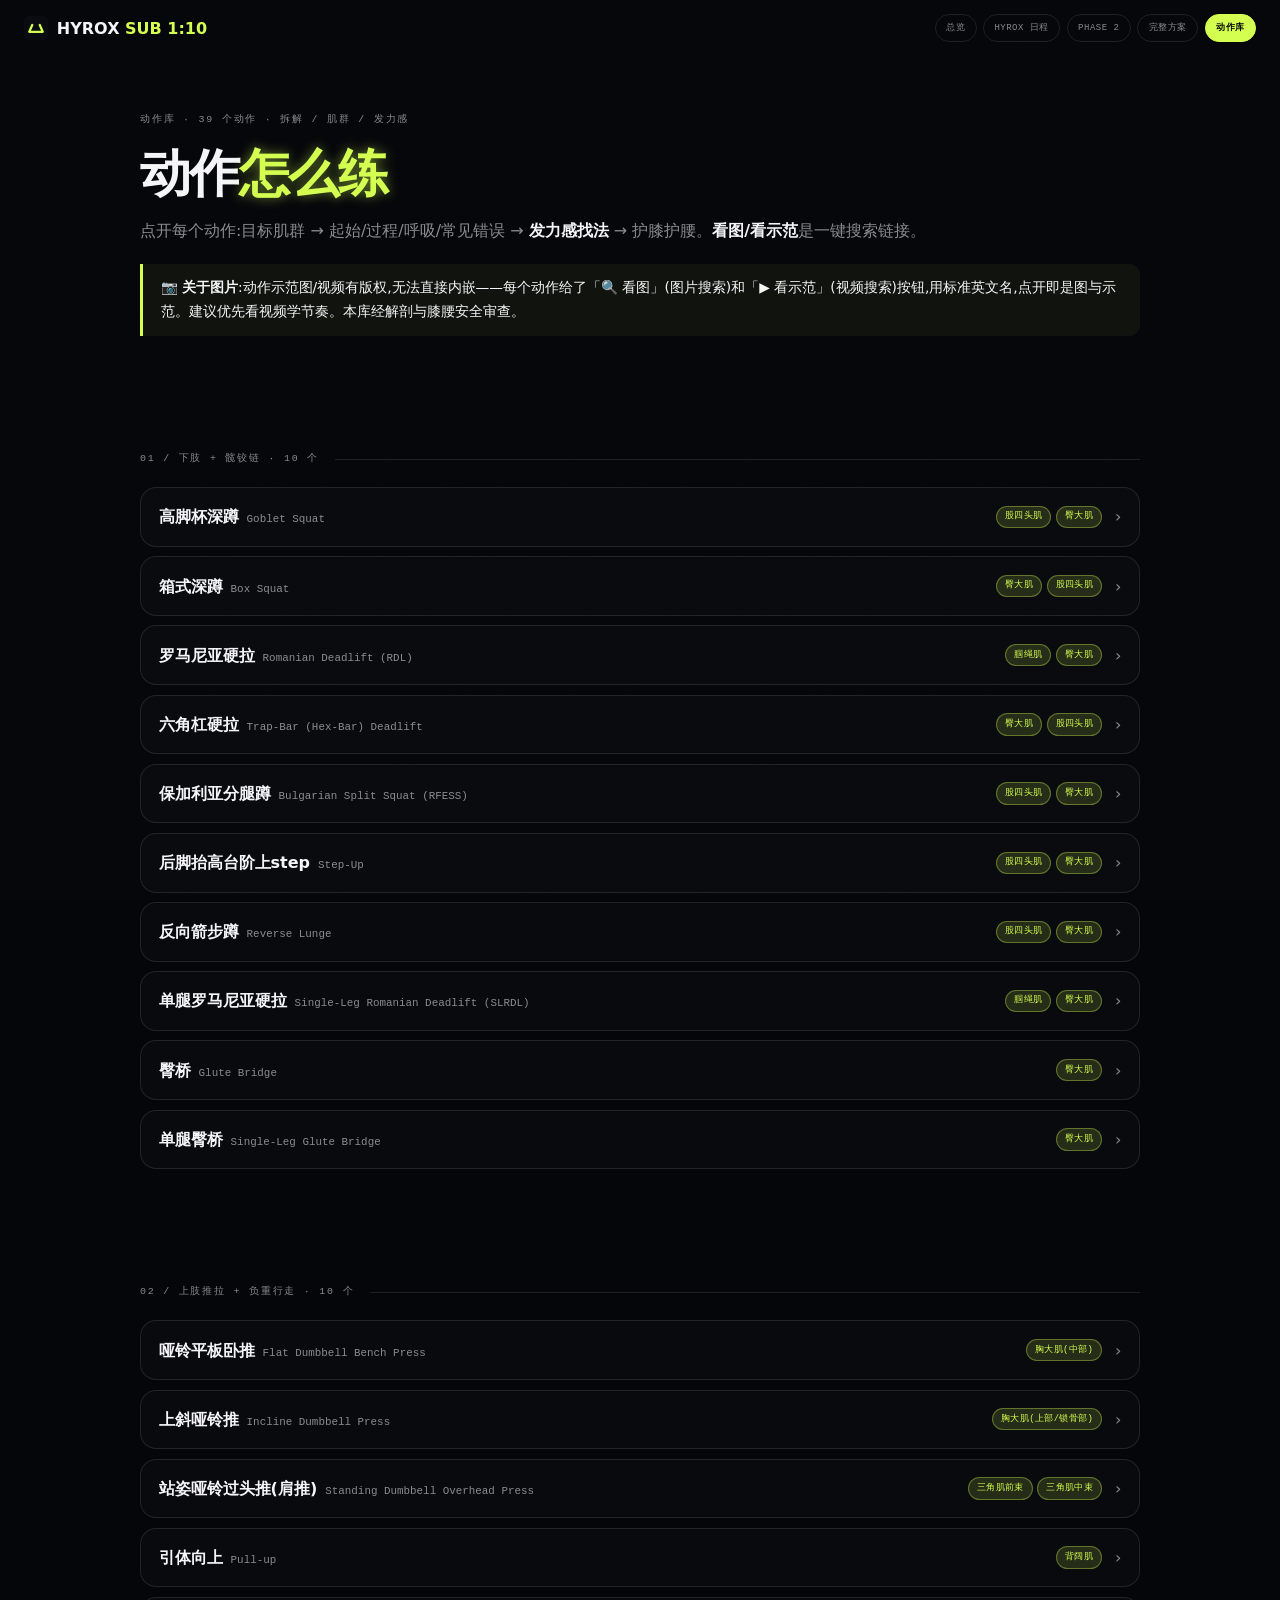
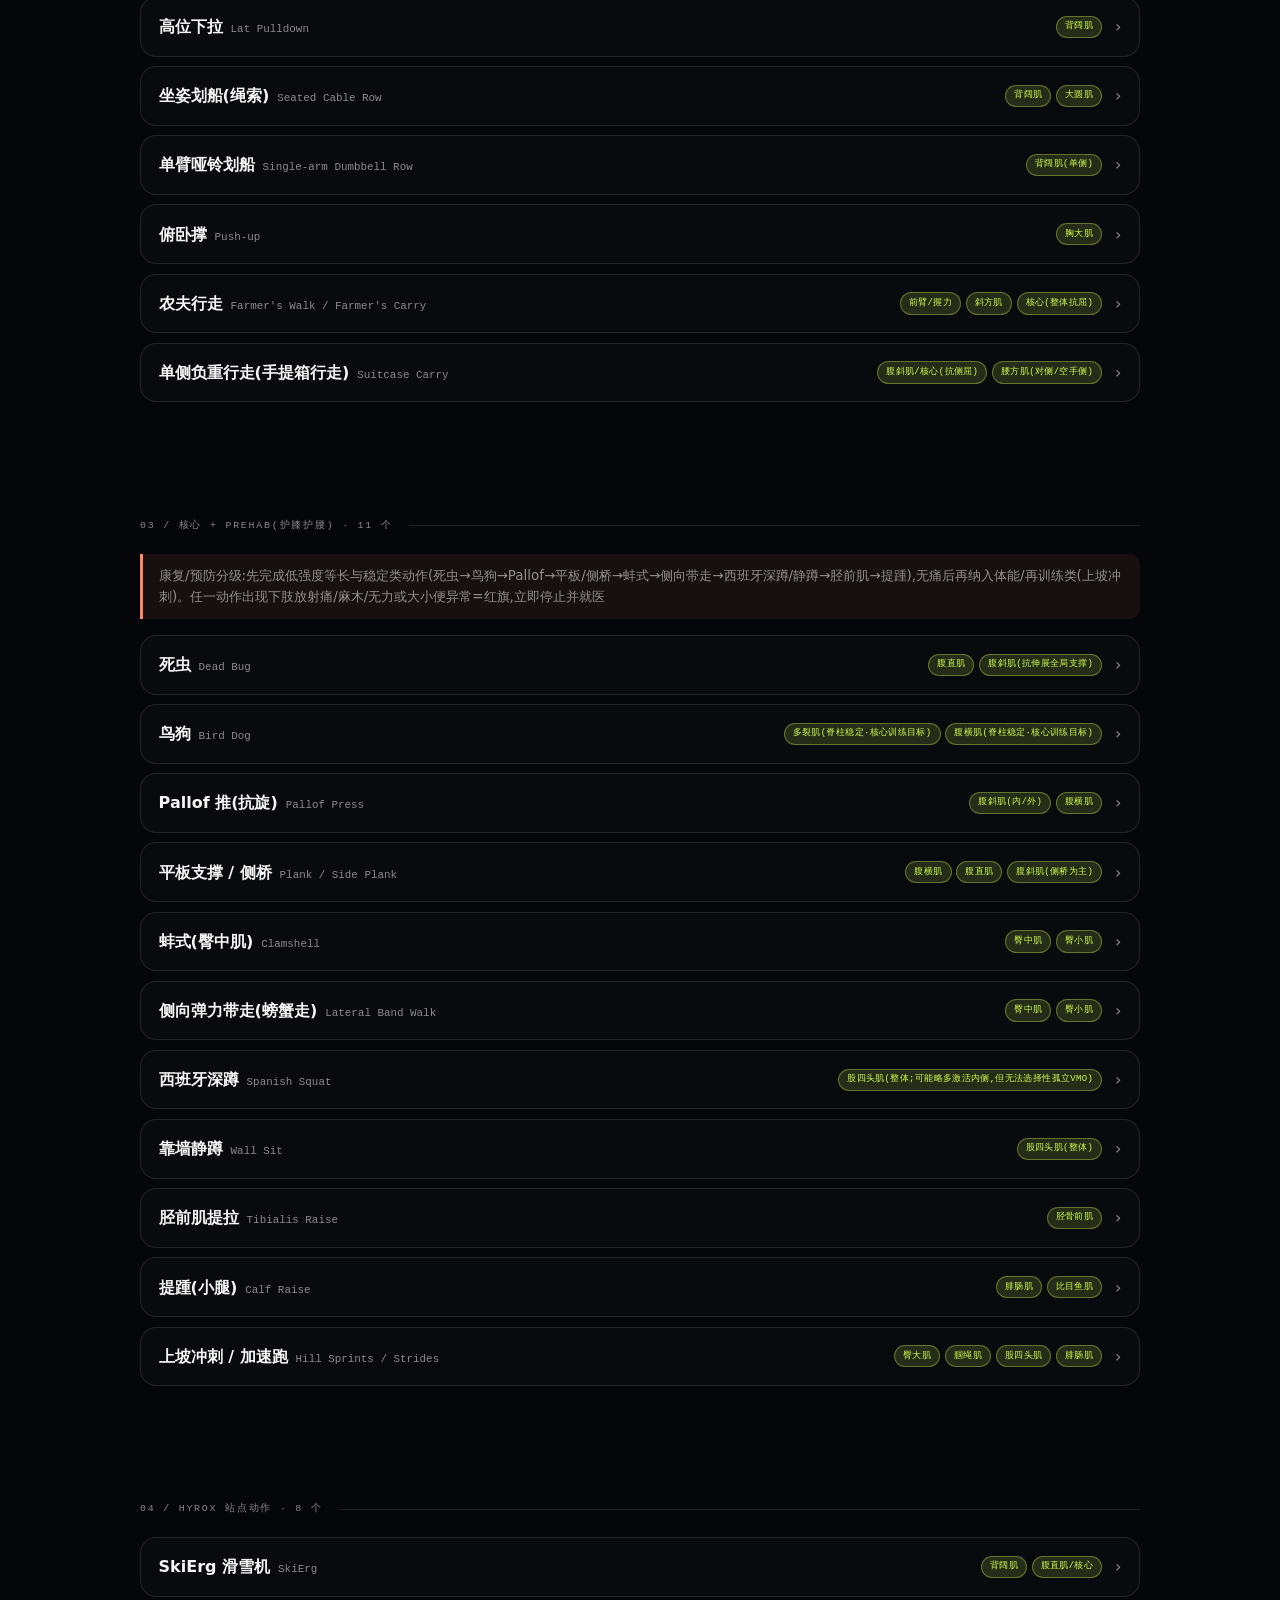
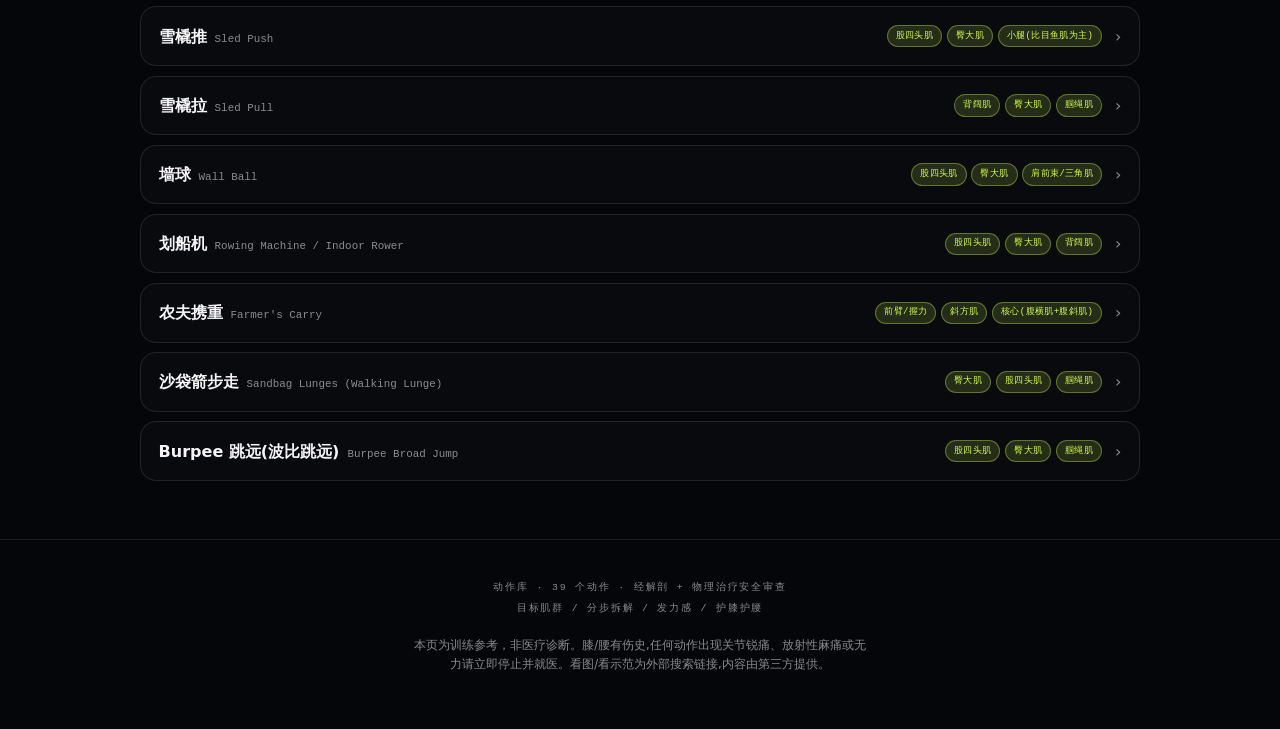
==== exercises.html @ d81061ca "Add exercise library (exercises.html): 39 movements with muscles, breakdown, mind-muscle cues Per mo" ====
<!DOCTYPE html>
<html lang="zh-CN"><head>
<meta charset="UTF-8"><meta name="viewport" content="width=device-width, initial-scale=1.0, viewport-fit=cover">
<title>动作库 · 拆解 / 目标肌群 / 发力感找法</title>
<meta name="description" content="计划中 39 个动作的目标肌群、分步拆解、常见错误、发力感找法与护膝护腰注意,附看图/看示范搜索链接。经解剖与安全审查。">
<link rel="icon" href="data:image/svg+xml,%3Csvg xmlns='http://www.w3.org/2000/svg' viewBox='0 0 64 64'%3E%3Crect width='64' height='64' rx='14' fill='%2305060a'/%3E%3Cpath d='M14 40h36M14 40l8-16M50 40l-8-16' stroke='%23d4ff50' stroke-width='6' stroke-linecap='round' stroke-linejoin='round'/%3E%3C/svg%3E">
<style>
:root{color-scheme:dark;--ink:#05060a;--ink-2:#0a0c12;--text:#f5f5f7;--muted:rgba(245,245,247,.55);--volt:#d4ff50;--volt-rgb:212,255,80;--volt-on-light:#5c750e;--indigo:#583cff;--warn:#ff8a5d;--line:rgba(255,255,255,.1);--ease:cubic-bezier(.16,1,.3,1);--sans:"PingFang SC","SF Pro Display","Hiragino Sans GB","Microsoft YaHei",-apple-system,system-ui,sans-serif;--mono:ui-monospace,"SF Mono",Menlo,monospace;}
*,*::before,*::after{box-sizing:border-box;margin:0;padding:0;}
html{scroll-behavior:smooth;}
body{font-family:var(--sans);background:var(--ink);color:var(--text);line-height:1.7;overflow-x:hidden;-webkit-font-smoothing:antialiased;}
a{color:inherit;text-decoration:none;}
section{position:relative;padding:clamp(2.4rem,4.5vw,3.6rem) 1.5rem;}
.wrap{max-width:1000px;margin:0 auto;}
h1{line-height:1.1;letter-spacing:-.02em;}
.plus{color:var(--volt);}
::selection{background:var(--volt);color:var(--ink);}
.credits{font-family:var(--mono);font-size:.62rem;letter-spacing:.18em;text-transform:uppercase;color:var(--muted);}
.sec-no{display:flex;align-items:center;gap:1rem;margin-bottom:1.2rem;}
.sec-no::after{content:"";flex:1;height:1px;background:var(--line);}
.lead{color:var(--muted);max-width:64ch;font-size:clamp(.96rem,2vw,1.08rem);}
body::after{content:"";position:fixed;inset:0;z-index:5;pointer-events:none;opacity:.05;background-image:url("data:image/svg+xml,%3Csvg xmlns='http://www.w3.org/2000/svg' width='180' height='180'%3E%3Cfilter id='n'%3E%3CfeTurbulence type='fractalNoise' baseFrequency='0.8' numOctaves='2'/%3E%3C/filter%3E%3Crect width='180' height='180' filter='url(%23n)'/%3E%3C/svg%3E");mix-blend-mode:overlay;}
header.bar{position:fixed;top:0;left:0;right:0;z-index:60;display:flex;align-items:center;justify-content:space-between;padding:.9rem 1.5rem;border-bottom:1px solid transparent;transition:border-color .4s,background .4s;}
header.bar.scrolled{border-color:var(--line);background:rgba(5,6,10,.7);}
@supports (backdrop-filter:blur(1px)){header.bar.scrolled{background:rgba(5,6,10,.55);backdrop-filter:blur(20px) saturate(1.5);}}
.bar-logo{display:flex;align-items:center;gap:.55rem;font-weight:800;font-size:1rem;color:var(--text);}
.bar-logo svg{width:24px;height:24px;}
.bar-nav{display:flex;gap:.4rem;flex-wrap:wrap;justify-content:flex-end;}
.bar-nav a{font-family:var(--mono);font-size:.56rem;letter-spacing:.06em;color:var(--muted);border:1px solid var(--line);border-radius:999px;padding:.32rem .65rem;text-transform:uppercase;white-space:nowrap;transition:border-color .2s,color .2s,background .2s;}
.bar-nav a:hover{border-color:var(--volt);color:var(--volt);}
.bar-nav a.active{background:var(--volt);color:var(--ink);border-color:var(--volt);font-weight:700;}
@media(max-width:680px){.bar-logo span{display:none;}}
.intro{padding-top:6rem;}
.intro h1{font-size:clamp(1.9rem,5.5vw,3.2rem);font-weight:900;text-transform:uppercase;letter-spacing:-.03em;}
.intro h1 .plus{text-shadow:0 0 12px rgba(var(--volt-rgb),.5);}
.intro p{color:var(--muted);margin-top:1rem;}
.note0{margin-top:1.2rem;border-left:3px solid var(--volt);background:rgba(var(--volt-rgb),.05);padding:.8rem 1.1rem;border-radius:0 .7rem .7rem 0;font-size:.86rem;color:var(--text);}
.gnote{font-size:.84rem;color:var(--muted);border-left:3px solid var(--warn);background:rgba(255,138,93,.08);padding:.7rem 1rem;border-radius:0 .7rem .7rem 0;margin-bottom:1rem;line-height:1.6;}
.exlist{display:grid;gap:.6rem;}
details.ex{border:1px solid var(--line);border-radius:1rem;background:rgba(255,255,255,.02);overflow:hidden;}
details.ex[open]{border-color:rgba(var(--volt-rgb),.3);}
.ex summary{list-style:none;cursor:pointer;padding:.95rem 1.1rem;display:grid;grid-template-columns:1fr auto auto;gap:.8rem;align-items:center;}
.ex summary::-webkit-details-marker{display:none;}
.exn{font-weight:700;font-size:1rem;}
.exn small{font-family:var(--mono);font-weight:400;font-size:.68rem;color:var(--muted);margin-left:.5rem;text-transform:none;}
.exm{display:flex;gap:.3rem;flex-wrap:wrap;justify-content:flex-end;}
.chev{color:var(--muted);transition:transform .3s var(--ease);}
details.ex[open] .chev{transform:rotate(90deg);}
.mb{font-family:var(--mono);font-size:.56rem;letter-spacing:.04em;border-radius:999px;padding:.16rem .5rem;white-space:nowrap;}
.mb.p{background:rgba(var(--volt-rgb),.14);color:var(--volt);border:1px solid rgba(var(--volt-rgb),.35);}
.mb.s{border:1px solid var(--line);color:var(--muted);}
.exb{padding:0 1.1rem 1.1rem;}
.exlinks{display:flex;gap:.6rem;margin:.2rem 0 1rem;}
.exlinks a{font-family:var(--mono);font-size:.7rem;letter-spacing:.04em;border:1px solid var(--line);border-radius:999px;padding:.4rem .9rem;color:var(--text);transition:all .2s;}
.exlinks a:hover{border-color:var(--volt);color:var(--volt);}
.exrow{display:grid;grid-template-columns:72px 1fr;gap:.8rem;padding:.55rem 0;border-top:1px solid rgba(255,255,255,.06);align-items:start;}
.exrow .lab{font-family:var(--mono);font-size:.56rem;letter-spacing:.06em;text-transform:uppercase;color:var(--volt);padding-top:.15rem;white-space:nowrap;}
.exrow .val{font-size:.86rem;color:var(--muted);line-height:1.6;}
.exrow .val b{color:var(--text);}
.exrow.cue .lab{color:var(--volt);}
.exrow.cue .val{color:var(--text);background:rgba(var(--volt-rgb),.05);border-radius:.6rem;padding:.6rem .8rem;}
.exrow.inj .lab{color:var(--warn);}
.exrow.inj .val{color:rgba(245,245,247,.7);}
.mbset{display:flex;gap:.3rem;flex-wrap:wrap;align-items:center;margin:.2rem 0;}
.mbset b{font-size:.66rem;color:var(--muted);font-family:var(--mono);}
.fl{margin:0;padding-left:1rem;}
.fl li{margin:.15rem 0;}
@media(max-width:560px){.exrow{grid-template-columns:1fr;gap:.2rem;}.ex summary{grid-template-columns:1fr auto;}.exm{display:none;}}
footer{border-top:1px solid var(--line);padding:2.4rem 1.5rem 3.4rem;text-align:center;}
footer .credits{line-height:2.1;}
footer .disc{margin-top:1rem;font-size:.72rem;color:var(--muted);max-width:62ch;margin-inline:auto;}
</style></head><body>
<header class="bar" id="bar">
  <a class="bar-logo" href="index.html"><svg viewBox="0 0 64 64" aria-hidden="true"><rect width="64" height="64" rx="14" fill="#0a0c12"/><path d="M14 42h36M14 42l8-18M50 42l-8-18" stroke="#d4ff50" stroke-width="6" stroke-linecap="round" stroke-linejoin="round"/></svg><span>HYROX <span class="plus">SUB 1:10</span></span></a>
  <nav class="bar-nav">
    <a href="index.html" title="计划总览">总览</a>
    <a href="schedule.html" title="HYROX 日程">HYROX 日程</a>
    <a href="phase2.html" title="赛后 Phase 2">Phase 2</a>
    <a href="journey.html" title="74→体脂15% 全程">完整方案</a>
    <a href="exercises.html" class="active" title="动作图解/拆解/发力感">动作库</a>
  </nav>
</header>
<section class="intro"><div class="wrap">
  <p class="credits" style="margin-bottom:1rem;">动作库 · 39 个动作 · 拆解 / 肌群 / 发力感</p>
  <h1>动作<span class="plus">怎么练</span></h1>
  <p>点开每个动作:目标肌群 → 起始/过程/呼吸/常见错误 → <b style="color:var(--text)">发力感找法</b> → 护膝护腰。<b style="color:var(--text)">看图/看示范</b>是一键搜索链接。</p>
  <div class="note0">📷 <b>关于图片</b>:动作示范图/视频有版权,无法直接内嵌——每个动作给了「🔍 看图」(图片搜索)和「▶ 看示范」(视频搜索)按钮,用标准英文名,点开即是图与示范。建议优先看视频学节奏。本库经解剖与膝腰安全审查。</div>
</div></section>
<section><div class="wrap"><div class="sec-no"><span class="credits">01 / 下肢 + 髋铰链 · 10 个</span></div><div class="exlist"><details class="ex"><summary><span class="exn">高脚杯深蹲<small>Goblet Squat</small></span><span class="exm"><span class="mb p">股四头肌</span><span class="mb p">臀大肌</span></span><span class="chev">›</span></summary><div class="exb"><div class="exlinks"><a href="https://www.google.com/search?udm=2&q=Goblet+Squat+exercise" target="_blank" rel="noopener">🔍 看图</a><a href="https://www.youtube.com/results?search_query=Goblet+Squat+exercise+how+to" target="_blank" rel="noopener">▶ 看示范</a></div><div class="exrow"><span class="lab">目标肌群</span><div class="val"><div class="mbset"><b>主</b> <span class="mb p">股四头肌</span><span class="mb p">臀大肌</span></div><div class="mbset"><b>次</b> <span class="mb s">内收肌</span><span class="mb s">核心(腹横肌/竖脊肌)</span><span class="mb s">上背部</span></div></div></div><div class="exrow"><span class="lab">起始</span><div class="val">双手捧一只哑铃或壶铃竖抱于胸前(壶铃球部朝上托住,或哑铃一端立托),手肘自然指向地面。双脚与肩同宽或略宽,脚尖外旋10–30度。沉肩、肋骨下收、核心轻微绷紧。先徒手做几次掌握轨迹,再加重量。</div></div><div class="exrow"><span class="lab">过程</span><div class="val">离心(下蹲):站立顶端先吸气并轻微收腹,随后屈髋屈膝同时下沉,膝盖顺着脚尖方向往外推,重心压在全脚掌(尤其足跟与拇趾球),控制约2秒,下到大腿接近平行或你能保持腰背中立的最低点。向心(起身):脚跟蹬地,髋膝同时伸展,臀部夹紧到顶,不要先翘屁股再起上身。</div></div><div class="exrow"><span class="lab">呼吸</span><div class="val">轻负荷下吸上呼即可;较大负重时可在顶端短暂吸气收腹建立腹压,仅在下蹲到起身的最费力段短暂保持,越过最费力点即呼气。瓦式呼吸(全程憋气)禁忌:高血压、心血管病、孕期、青光眼、易头晕/晕厥者改用『下吸上呼、不憋气』,出现头晕立即停止。</div></div><div class="exrow"><span class="lab">常见错误</span><div class="val"><ul class="fl"><li>膝盖内扣(膝外翻)</li><li>脚跟离地、重心前移到脚尖</li><li>下蹲到底骨盆后翻塌腰(buttwink)</li><li>上身过度前倾变成早安式</li><li>哑铃远离身体造成上背圆肩</li></ul></div></div><div class="exrow cue"><span class="lab">★ 发力感</span><div class="val">发力感找法:(1)预激活臀部——下蹲前想象用脚把地面‘掰开’,膝盖外推时能摸到臀部外侧(臀中肌)发紧。(2)起身瞬间默念‘脚跟踩穿地板’,感觉力量从足跟经臀部传出,而不是膝盖往前顶。(3)到顶端用力夹臀1秒、像夹住一张纸,建立臀大肌收缩的终点感。(4)股四头找法:把注意力放在大腿前侧‘撑起’重量,下蹲时大腿前侧被拉长、起身时主动收缩。</div></div><div class="exrow inj"><span class="lab">护膝护腰</span><div class="val">护膝:膝盖始终对准2、3脚趾方向,严禁内扣;下蹲深度以腰背能保持中立为限,旧伤期可只蹲到大腿平行以上。护腰:全程肋骨下收、不塌腰不翘臀,憋气建立腹内压锁住下背;到底避免骨盆后翻(buttwink),感到尾骨要卷起就提高站距或减小深度。疼痛红线:正常为大腿/臀部酸胀,若出现关节内锐痛或腰部放射性麻痛应立即停训并就医,不靠自行减深度硬扛。</div></div></div></details><details class="ex"><summary><span class="exn">箱式深蹲<small>Box Squat</small></span><span class="exm"><span class="mb p">臀大肌</span><span class="mb p">股四头肌</span></span><span class="chev">›</span></summary><div class="exb"><div class="exlinks"><a href="https://www.google.com/search?udm=2&q=Box+Squat+exercise" target="_blank" rel="noopener">🔍 看图</a><a href="https://www.youtube.com/results?search_query=Box+Squat+exercise+how+to" target="_blank" rel="noopener">▶ 看示范</a></div><div class="exrow"><span class="lab">目标肌群</span><div class="val"><div class="mbset"><b>主</b> <span class="mb p">臀大肌</span><span class="mb p">股四头肌</span></div><div class="mbset"><b>次</b> <span class="mb s">腘绳肌</span><span class="mb s">内收肌</span><span class="mb s">竖脊肌/核心</span></div></div></div><div class="exrow"><span class="lab">起始</span><div class="val">身后放一个高度让你坐下时大腿约平行(或膝盖不超过你能耐受的角度)的箱子/凳子。双脚与肩同宽或略宽,脚尖微外旋,站位略宽于普通深蹲。杠铃后背或哑铃高脚杯均可,核心绷紧。</div></div><div class="exrow"><span class="lab">过程</span><div class="val">离心(坐下):主动后推臀部(像够后面的箱子),屈髋为主带动屈膝,胫骨尽量保持竖直,控制下放约2–3秒,轻轻坐到箱子上但不松懈(不要砸坐、不要在箱上完全瘫软放松脊柱)。向心(起身):坐稳后保持核心张力,脚跟蹬地、髋部猛力前顶站起,顶端夹臀。</div></div><div class="exrow"><span class="lab">呼吸</span><div class="val">坐下前吸气、较大负重时短暂收腹建立腹压 → 坐到箱上保持张力 → 蹬地起身越过最费力点呼气。瓦式憋气仅短暂用于最费力段;高血压、心血管、孕期、青光眼、易头晕者改用『下吸上呼、不憋气』,头晕立即停。</div></div><div class="exrow"><span class="lab">常见错误</span><div class="val"><ul class="fl"><li>重重砸坐到箱子上(冲击脊柱)</li><li>坐下时膝盖先前移而非臀部后推</li><li>在箱上完全放松导致下背失去张力</li><li>起身靠上身前倾甩起来</li><li>脚跟离地</li></ul></div></div><div class="exrow cue"><span class="lab">★ 发力感</span><div class="val">发力感找法:(1)后坐时想象屁股去‘找身后的门把手’,主动用臀部和腘绳控制下放,能明显感到大腿后侧(腘绳)被拉长。(2)坐箱瞬间保持张力别松,起身前先‘绷住臀部’再蹬,感觉是臀部把你顶起来。(3)用手指先点一下臀部,起身时确认那块肌肉先收紧。(4)胫骨竖直能把负荷导向臀和腘绳——感觉膝盖几乎不前移、力都在髋后。</div></div><div class="exrow inj"><span class="lab">护膝护腰</span><div class="val">护膝:箱式的最大优点就是减少膝前剪切力,务必保持胫骨竖直、膝盖不超过脚尖太多,膝痛者首选此动作。护腰:严禁砸坐,坐下要‘控制触箱’;坐在箱上时下背绝不可塌陷或圆背放松,全程保持腹压与脊柱中立;起身别用腰甩,用髋驱动。疼痛红线:关节内锐痛或腰部放射麻痛立即停止就医。</div></div></div></details><details class="ex"><summary><span class="exn">罗马尼亚硬拉<small>Romanian Deadlift (RDL)</small></span><span class="exm"><span class="mb p">腘绳肌</span><span class="mb p">臀大肌</span></span><span class="chev">›</span></summary><div class="exb"><div class="exlinks"><a href="https://www.google.com/search?udm=2&q=Romanian+Deadlift+%28RDL%29+exercise" target="_blank" rel="noopener">🔍 看图</a><a href="https://www.youtube.com/results?search_query=Romanian+Deadlift+%28RDL%29+exercise+how+to" target="_blank" rel="noopener">▶ 看示范</a></div><div class="exrow"><span class="lab">目标肌群</span><div class="val"><div class="mbset"><b>主</b> <span class="mb p">腘绳肌</span><span class="mb p">臀大肌</span></div><div class="mbset"><b>次</b> <span class="mb s">竖脊肌</span><span class="mb s">背阔肌</span><span class="mb s">上背/斜方</span><span class="mb s">前臂握力</span></div></div></div><div class="exrow"><span class="lab">起始</span><div class="val">站姿与髋同宽,膝盖微屈并在全程基本固定(约15–20度,不再继续弯)。双手正握杠铃(或哑铃)置于大腿前。沉肩、收紧背阔(想象腋下夹住毛巾),核心绷紧,杠贴近大腿。先徒手做髋铰链空摆掌握模式再负重。</div></div><div class="exrow"><span class="lab">过程</span><div class="val">离心(下放):屈髋为主——臀部主动向后推,上身随之前倾,杠铃/哑铃贴着大腿下滑过膝;下放到腘绳有明显牵拉感(通常杠到膝下/胫骨中段)即止,背全程保持中立平直。建议离心放慢到3秒。向心(起身):臀部前顶、用腘绳和臀把上身‘拉’回直立,顶端夹臀,不过度后仰。</div></div><div class="exrow"><span class="lab">呼吸</span><div class="val">直立顶端吸气、负重时短暂收腹建立腹压 → 屈髋下放保持脊柱刚性 → 回到顶端呼气。憋气仅短暂用于最费力段;高血压、心血管、孕期、青光眼、易头晕/晕厥者改用『下吸上呼、不憋气』,头晕立即停。</div></div><div class="exrow"><span class="lab">常见错误</span><div class="val"><ul class="fl"><li>弯腰圆背下放(用下背代替屈髋)</li><li>膝盖随下放越弯越多变成普通硬拉/深蹲</li><li>杠铃离开身体导致力臂变长伤腰</li><li>下放过深超过柔韧度而塌腰</li><li>顶端过度后仰挤压腰椎</li></ul></div></div><div class="exrow cue"><span class="lab">★ 发力感</span><div class="val">发力感找法:(1)关键意念‘屁股向后够墙’而不是‘弯腰向下’——髋后推到极限,腘绳像橡皮筋被拉紧,这种后侧紧绷牵拉感就是对了。(2)离心放慢到3秒,刻意去感受大腿后侧一寸寸被拉长。(3)起身时默念‘用屁股把杠推回去/把髋向前送’,顶端夹臀,而不是用腰挺。(4)预激活:开始前先轻夹一下臀、绷一下大腿后侧,建立目标肌肉的‘存在感’。(5)全程想象用背阔把杠‘黏’在腿上。</div></div><div class="exrow inj"><span class="lab">护膝护腰</span><div class="val">护腰(本动作头号重点):背必须全程中立平直,绝不可圆背;下放深度由腘绳柔韧度决定——一旦感到腰要代偿弯曲立即停止上抬,不追求杠到地面。杠/哑铃始终贴身减少腰椎力臂。旧腰伤先用轻重量或单纯髋铰链空手练模式。护膝:膝盖微屈固定、不锁死也不深蹲,避免膝关节在伸直位被反复牵拉。神经张力区分:若大腿后侧‘牵拉’伴随放射、麻刺或沿腿向下窜痛,可能是坐骨神经张力而非腘绳延展,应立即停止并就医评估,不可强行加深。</div></div></div></details><details class="ex"><summary><span class="exn">六角杠硬拉<small>Trap-Bar (Hex-Bar) Deadlift</small></span><span class="exm"><span class="mb p">臀大肌</span><span class="mb p">股四头肌</span></span><span class="chev">›</span></summary><div class="exb"><div class="exlinks"><a href="https://www.google.com/search?udm=2&q=Trap-Bar+%28Hex-Bar%29+Deadlift+exercise" target="_blank" rel="noopener">🔍 看图</a><a href="https://www.youtube.com/results?search_query=Trap-Bar+%28Hex-Bar%29+Deadlift+exercise+how+to" target="_blank" rel="noopener">▶ 看示范</a></div><div class="exrow"><span class="lab">目标肌群</span><div class="val"><div class="mbset"><b>主</b> <span class="mb p">臀大肌</span><span class="mb p">股四头肌</span></div><div class="mbset"><b>次</b> <span class="mb s">腘绳肌(参与低于直杠硬拉)</span><span class="mb s">竖脊肌</span><span class="mb s">斜方/上背</span><span class="mb s">核心</span><span class="mb s">前臂握力</span></div></div></div><div class="exrow"><span class="lab">起始</span><div class="val">站进六角杠中央,双脚与髋同宽。屈髋屈膝下蹲握住两侧把手(优先用低把还是高把视柔韧/伤情,膝腰不适可用高把减少下蹲幅度)。挺胸、收背阔、核心绷紧,肩在杠略前、手臂垂直,杠重心位于足中。</div></div><div class="exrow"><span class="lab">过程</span><div class="val">向心(起):全脚掌尤其足跟蹬地,髋膝同时伸展把杠竖直推/拉起来,过程中保持背中立、杠贴近身体重心线,顶端站直夹臀,不耸肩后仰。离心(放):屈髋为主带屈膝,控制约2秒把杠竖直放回地面,背始终平直。</div></div><div class="exrow"><span class="lab">呼吸</span><div class="val">下蹲握把后吸气、短暂收腹建立腹压 → 发力起身保持腹压 → 顶端站直后呼气,再吸气放下。憋气仅短暂用于最费力段;高血压、心血管、孕期、青光眼、易头晕/晕厥者改用『下吸上呼、不憋气』,头晕立即停。</div></div><div class="exrow"><span class="lab">常见错误</span><div class="val"><ul class="fl"><li>臀部先抬、上身后起变成腰主导(腘绳/腰超负荷)</li><li>圆背起杠</li><li>膝盖内扣</li><li>起身耸肩或顶端身体后仰</li><li>杠离重心导致前后晃</li></ul></div></div><div class="exrow cue"><span class="lab">★ 发力感</span><div class="val">发力感找法:(1)因为人站在杠中央、重心更接近身体,六角杠比传统硬拉更‘臀腿主导、更护腰’——起身想象‘脚把地面踩下去、同时髋向前顶’,力从足跟经臀传出。(2)起杠前先绷臀绷腿、想象‘髋膝同时打开’,避免屁股抢跑。(3)顶端用力夹臀,建立臀大肌终点收缩感。(4)想股四头时,把注意力放在‘腿把地板蹬开’的前侧发力。注:六角杠重心居中、下蹲幅度更大,实际更偏股四头+臀主导,腘绳参与低于传统直杠硬拉。</div></div><div class="exrow inj"><span class="lab">护膝护腰</span><div class="val">护腰:六角杠重心居中,是腰伤人群比传统直杠更安全的硬拉选择;仍须全程背中立、核心憋气锁脊柱,严禁圆背或‘屁股抢跑’让腰单独挑起。护膝:膝盖对准脚尖不内扣;起放控制节奏,放杠不要砸地。柔韧或伤情受限就用高把位减少下蹲深度。疼痛红线:关节内锐痛或腰部放射麻痛立即停训就医。</div></div></div></details><details class="ex"><summary><span class="exn">保加利亚分腿蹲<small>Bulgarian Split Squat (RFESS)</small></span><span class="exm"><span class="mb p">股四头肌</span><span class="mb p">臀大肌</span></span><span class="chev">›</span></summary><div class="exb"><div class="exlinks"><a href="https://www.google.com/search?udm=2&q=Bulgarian+Split+Squat+%28RFESS%29+exercise" target="_blank" rel="noopener">🔍 看图</a><a href="https://www.youtube.com/results?search_query=Bulgarian+Split+Squat+%28RFESS%29+exercise+how+to" target="_blank" rel="noopener">▶ 看示范</a></div><div class="exrow"><span class="lab">目标肌群</span><div class="val"><div class="mbset"><b>主</b> <span class="mb p">股四头肌</span><span class="mb p">臀大肌</span></div><div class="mbset"><b>次</b> <span class="mb s">内收肌</span><span class="mb s">腘绳肌</span><span class="mb s">臀中肌/髋稳定肌</span><span class="mb s">核心</span></div></div></div><div class="exrow"><span class="lab">起始</span><div class="val">找一张膝盖高度的凳子。后脚脚背或脚尖搭在凳上,前脚向前迈出约一大步(前脚落点要够远,使下蹲时前膝不过度超脚尖)。上身略前倾、核心绷紧。哑铃可双手持于体侧或高脚杯抱于胸前。前脚踩实全掌。平衡不稳者先徒手或单手扶墙/扶杆掌握轨迹再负重。</div></div><div class="exrow"><span class="lab">过程</span><div class="val">离心(下蹲):前腿屈髋屈膝垂直下沉,后膝朝地面降落,重心压在前脚足跟与全掌,控制约2秒,下到前大腿接近平行或后膝近地。向心(起):前脚足跟用力蹬地,髋膝伸展回到起始,顶端前侧臀腿收紧。后腿只作平衡支撑,不主动发力。</div></div><div class="exrow"><span class="lab">呼吸</span><div class="val">起始吸气收紧核心 → 下蹲保持骨盆稳定 → 蹬起越过最费力点呼气。负重大时短暂收腹建立腹压;高血压、心血管、孕期、青光眼、易头晕者改用『下吸上呼、不憋气』,头晕立即停。</div></div><div class="exrow"><span class="lab">常见错误</span><div class="val"><ul class="fl"><li>前脚落点太近,前膝过度前移压力全压膝盖</li><li>骨盆左右倾斜/旋转不稳</li><li>上身乱晃或过度前倒</li><li>重心压在前脚掌前端、脚跟离地</li><li>后腿乱使劲帮忙蹬</li></ul></div></div><div class="exrow cue"><span class="lab">★ 发力感</span><div class="val">发力感找法:(1)想练臀就让上身略前倾、想象‘前脚足跟踩地、髋向后向下坐’,会更多感到前腿臀部牵拉发力;想多练股四头就让躯干更竖直、重心略靠前。(2)起身时默念‘用前脚跟把地板推开、髋向前顶’,感觉臀和大腿前侧把你撑起。(3)先用手摸前侧臀部,下蹲到底时它被拉长、起身时它收紧。(4)全程把后腿当‘脚架’忘掉它,所有力量来自前腿,目标肌的感觉会立刻清晰。</div></div><div class="exrow inj"><span class="lab">护膝护腰</span><div class="val">护膝:前脚迈足够远,使下蹲时前膝大致在脚踝正上方、膝不过度超脚尖;膝盖对准脚尖不内扣;膝痛者减小下蹲深度并选竖直躯干。护腰:核心全程绷紧、骨盆保持水平不前倾塌腰;负重选高脚杯或体侧哑铃比后背杠更稳、对腰更友好。平衡退阶:不稳者先单手扶墙/扶稳固支撑、缩短幅度或先徒手练,稳定后再加重,避免失衡跌倒。单侧动作要先练弱侧、保证骨盆不歪。</div></div></div></details><details class="ex"><summary><span class="exn">后脚抬高台阶上step<small>Step-Up</small></span><span class="exm"><span class="mb p">股四头肌</span><span class="mb p">臀大肌</span></span><span class="chev">›</span></summary><div class="exb"><div class="exlinks"><a href="https://www.google.com/search?udm=2&q=Step-Up+exercise" target="_blank" rel="noopener">🔍 看图</a><a href="https://www.youtube.com/results?search_query=Step-Up+exercise+how+to" target="_blank" rel="noopener">▶ 看示范</a></div><div class="exrow"><span class="lab">目标肌群</span><div class="val"><div class="mbset"><b>主</b> <span class="mb p">股四头肌</span><span class="mb p">臀大肌</span></div><div class="mbset"><b>次</b> <span class="mb s">臀中肌/髋稳定肌</span><span class="mb s">腘绳肌</span><span class="mb s">小腿</span><span class="mb s">核心</span></div></div></div><div class="exrow"><span class="lab">起始</span><div class="val">面对一个膝盖高度左右的稳固箱子/台阶(高度越高臀越多,初学先用较低台阶,确保台面稳固防滑)。一只脚整脚掌踏稳台面,膝对脚尖。双手可持哑铃于体侧或高脚杯抱胸。上身略前倾过台脚上方,核心绷紧。</div></div><div class="exrow"><span class="lab">过程</span><div class="val">向心(上):重心移到台上的前脚,用前脚‘踩台面’把全身推上去——主动用台上腿发力,后腿尽量少蹬地(可让后脚轻点或悬空),站上台顶端伸髋夹臀。离心(下):控制约2–3秒,用台上腿缓慢屈髋屈膝把后脚放回地面,不要直接坠落。全程同一条腿主导。</div></div><div class="exrow"><span class="lab">呼吸</span><div class="val">起步吸气收紧 → 上台发力呼气 → 下放控制时吸气。负重时仅短暂收腹,不长憋气;高血压、心血管、孕期、青光眼、易头晕者用『下吸上呼』,头晕立即停。</div></div><div class="exrow"><span class="lab">常见错误</span><div class="val"><ul class="fl"><li>后脚用力蹬地‘借力’上台(目标腿没真正发力)</li><li>台面太高导致骨盆晃动或上身猛甩</li><li>前脚只用脚掌前端、脚跟没踩实</li><li>膝盖内扣</li><li>下放时直接跳/砸落地不控制</li></ul></div></div><div class="exrow cue"><span class="lab">★ 发力感</span><div class="val">发力感找法:(1)核心意念‘只用台上那条腿把自己踩上去’,后脚像没有一样——这能立刻把感觉集中到台上腿的臀和股四头。(2)上台时想‘前脚跟用力下踩台面’,会更多调动臀部;想多练股四头则重心略靠前用大腿前侧推。(3)离心放慢到3秒,感受台上腿臀腿控制全身重量缓缓下降。(4)顶端伸髋夹臀1秒建立臀收缩终点感。</div></div><div class="exrow inj"><span class="lab">护膝护腰</span><div class="val">护膝:台面高度量力而行(膝伤先用低台减少屈膝角度);上台和下放都让膝盖对准脚尖不内扣;下放务必缓慢离心,严禁跳落冲击膝关节。护腰:核心绷紧、上身前倾但脊柱中立不塌腰;避免用上身甩动借力,骨盆保持稳定不左右歪;负重选体侧哑铃更稳。跌落/平衡防护:台面务必稳固防滑,平衡不稳者先用低台并扶墙/扶杆、徒手掌握轨迹再负重,防止踩空跌倒。</div></div></div></details><details class="ex"><summary><span class="exn">反向箭步蹲<small>Reverse Lunge</small></span><span class="exm"><span class="mb p">股四头肌</span><span class="mb p">臀大肌</span></span><span class="chev">›</span></summary><div class="exb"><div class="exlinks"><a href="https://www.google.com/search?udm=2&q=Reverse+Lunge+exercise" target="_blank" rel="noopener">🔍 看图</a><a href="https://www.youtube.com/results?search_query=Reverse+Lunge+exercise+how+to" target="_blank" rel="noopener">▶ 看示范</a></div><div class="exrow"><span class="lab">目标肌群</span><div class="val"><div class="mbset"><b>主</b> <span class="mb p">股四头肌</span><span class="mb p">臀大肌</span></div><div class="mbset"><b>次</b> <span class="mb s">腘绳肌</span><span class="mb s">臀中肌/髋稳定肌</span><span class="mb s">内收肌</span><span class="mb s">核心</span></div></div></div><div class="exrow"><span class="lab">起始</span><div class="val">双脚与髋同宽站立,核心绷紧,上身略前倾。双手持哑铃于体侧或高脚杯抱胸。选定前脚(支撑脚)踩实全掌。平衡不稳者先徒手或一侧扶墙/扶杆掌握节奏再负重。</div></div><div class="exrow"><span class="lab">过程</span><div class="val">离心(后撤下蹲):一脚向后跨一大步,后脚前脚掌着地,身体垂直下沉,后膝朝地面降落(不触地或轻触),前腿全掌踩稳,前膝大致在脚踝正上方,控制约2秒。向心(起):前脚足跟蹬地、髋膝伸展把后脚收回到起始站立,顶端前腿臀部收紧。</div></div><div class="exrow"><span class="lab">呼吸</span><div class="val">起始吸气收紧核心 → 后撤下蹲保持稳定 → 蹬回起身呼气。负重时仅短暂收腹建立腹压;高血压、心血管、孕期、青光眼、易头晕者改用『下吸上呼、不憋气』,头晕立即停。</div></div><div class="exrow"><span class="lab">常见错误</span><div class="val"><ul class="fl"><li>前膝过度前移超过脚尖</li><li>上身后仰或左右晃</li><li>后撤步幅太小导致膝盖压力大</li><li>骨盆侧倾不稳</li><li>起身靠后脚蹬而非前腿发力</li></ul></div></div><div class="exrow cue"><span class="lab">★ 发力感</span><div class="val">发力感找法:(1)反向箭步比向前箭步对膝盖更友好、更易控制——意念放在‘前腿吃住重量、用前脚跟把地板推开’,感觉前侧臀和大腿前侧发力。(2)想多练臀就让上身略前倾、髋向后坐感受臀部牵拉;想练股四头就躯干竖直。(3)起身默念‘髋向前顶、前脚跟蹬地’,顶端夹臀。(4)后撤腿当‘探路脚’,主力始终在前腿,目标肌感会更明确。</div></div><div class="exrow inj"><span class="lab">护膝护腰</span><div class="val">护膝:反向(后撤)方向减少了前膝的冲击与剪切力,是膝伤优选;后撤步幅要够大让前膝不超脚尖、膝对脚尖不内扣;后膝轻触地或不触地、别砸地。护腰:核心绷紧、骨盆保持水平,上身可略前倾但脊柱中立;先练弱侧保证两侧均衡,避免代偿性塌腰侧倾。平衡退阶:不稳者先一侧扶墙/扶杆或缩短步幅、先徒手熟练再负重,防止失衡跌倒。</div></div></div></details><details class="ex"><summary><span class="exn">单腿罗马尼亚硬拉<small>Single-Leg Romanian Deadlift (SLRDL)</small></span><span class="exm"><span class="mb p">腘绳肌</span><span class="mb p">臀大肌</span></span><span class="chev">›</span></summary><div class="exb"><div class="exlinks"><a href="https://www.google.com/search?udm=2&q=Single-Leg+Romanian+Deadlift+%28SLRDL%29+exercise" target="_blank" rel="noopener">🔍 看图</a><a href="https://www.youtube.com/results?search_query=Single-Leg+Romanian+Deadlift+%28SLRDL%29+exercise+how+to" target="_blank" rel="noopener">▶ 看示范</a></div><div class="exrow"><span class="lab">目标肌群</span><div class="val"><div class="mbset"><b>主</b> <span class="mb p">腘绳肌</span><span class="mb p">臀大肌</span></div><div class="mbset"><b>次</b> <span class="mb s">臀中肌/髋稳定肌</span><span class="mb s">竖脊肌</span><span class="mb s">核心</span><span class="mb s">踝/足稳定肌</span></div></div></div><div class="exrow"><span class="lab">起始</span><div class="val">单脚站立(支撑腿膝微屈约15度并固定),另一手或双手持轻哑铃。支撑脚全掌踩稳、足趾抓地保持平衡。沉肩收背阔,核心绷紧,骨盆摆正。</div></div><div class="exrow"><span class="lab">过程</span><div class="val">离心(下放):支撑腿屈髋,臀部向后推,上身前倾的同时后腿向后上方伸展,身体与后腿连成一条直线(像跷跷板),哑铃贴近支撑腿下滑;下到腘绳明显牵拉、背保持平直即止,放慢约3秒。向心(起):支撑腿臀部与腘绳发力把上身‘拉’回直立,后腿收回,顶端夹臀。全程保持骨盆水平(髋骨两侧朝下、不要向上翻开)。</div></div><div class="exrow"><span class="lab">呼吸</span><div class="val">直立吸气、负重时短暂收腹建立腹压 → 屈髋下放保持脊柱刚性与平衡 → 回到顶端呼气。本动作负重轻一般无需长憋气;高血压、心血管、孕期、青光眼、易头晕者用『下吸上呼、不憋气』,头晕立即停。</div></div><div class="exrow"><span class="lab">常见错误</span><div class="val"><ul class="fl"><li>骨盆旋转打开(后腿那侧髋上翻)</li><li>圆背下放</li><li>支撑膝越弯越多变成单腿深蹲</li><li>靠惯性甩动而非控制</li><li>重心晃动用脚趾死抠代替髋稳定</li></ul></div></div><div class="exrow cue"><span class="lab">★ 发力感</span><div class="val">发力感找法:(1)想象身体是一根‘跷跷板’绕髋关节转动——头和后脚同时一上一下,注意力放在支撑腿大腿后侧被拉长的牵拉感。(2)刻意保持‘骨盆两侧像端水的托盘一样水平’,后腿脚底朝向天花板(不外翻),此时臀中肌和臀大肌稳定发力的感觉最强。(3)离心放慢3秒细品腘绳拉长。(4)起身默念‘用屁股把自己拉直、髋向前送’,顶端夹臀。平衡不稳就先扶墙/扶杆找感觉。</div></div><div class="exrow inj"><span class="lab">护膝护腰</span><div class="val">护腰:与双腿RDL同理,背全程中立平直、屈髋而非弯腰,下放深度由腘绳柔韧决定,腰要代偿就停。单腿负重轻、对腰更友好,适合腰伤期重建髋铰链模式。护膝:支撑膝微屈固定不锁死不深蹲。神经张力区分:若牵拉感伴随放射、麻刺或沿腿向下窜痛,可能是坐骨神经张力而非腘绳延展,应立即停止并就医评估,不可强行加深。平衡:可单手扶墙或先做‘踢腿式’降低难度,避免为找平衡而骨盆歪斜代偿;练前充分激活臀中肌(如侧向蚌式)有助稳定。</div></div></div></details><details class="ex"><summary><span class="exn">臀桥<small>Glute Bridge</small></span><span class="exm"><span class="mb p">臀大肌</span></span><span class="chev">›</span></summary><div class="exb"><div class="exlinks"><a href="https://www.google.com/search?udm=2&q=Glute+Bridge+exercise" target="_blank" rel="noopener">🔍 看图</a><a href="https://www.youtube.com/results?search_query=Glute+Bridge+exercise+how+to" target="_blank" rel="noopener">▶ 看示范</a></div><div class="exrow"><span class="lab">目标肌群</span><div class="val"><div class="mbset"><b>主</b> <span class="mb p">臀大肌</span></div><div class="mbset"><b>次</b> <span class="mb s">腘绳肌</span><span class="mb s">核心/腹横肌</span><span class="mb s">竖脊肌(等长)</span></div></div></div><div class="exrow"><span class="lab">起始</span><div class="val">仰卧屈膝,双脚与髋同宽踩地、脚跟距臀约一掌(脚跟在膝正下方偏后)。手臂置于体侧。肋骨下收、腰椎贴近地面(骨盆轻微后倾),下巴微收。负重可将哑铃/杠铃置于髋部(下方垫软垫)。</div></div><div class="exrow"><span class="lab">过程</span><div class="val">向心(抬髋):脚跟下压、夹紧臀部把骨盆顶向天花板,直到肩-髋-膝成一条直线,顶端用力夹臀停1–2秒。注意是‘卷骨盆+伸髋’而非用腰拱起来。离心(下放):控制约2秒把臀部缓慢放回,不完全松地保持张力(或轻触地立即再起)。</div></div><div class="exrow"><span class="lab">呼吸</span><div class="val">起始吸气 → 抬髋伸髋顶端呼气并主动收紧臀部(呼气有助骨盆后倾、避免塌腰) → 下放吸气。本动作以呼气配合臀收缩为主,无需憋气;即便加重也不长憋气,易头晕者按节奏呼吸、勿屏息。</div></div><div class="exrow"><span class="lab">常见错误</span><div class="val"><ul class="fl"><li>用下背拱起代替伸髋(顶端塌腰挺肚子)</li><li>脚放太远变成腘绳主导、臀部参与少</li><li>顶端过伸腰椎(肋骨张开)</li><li>膝盖外开或内扣</li><li>靠惯性弹起不夹臀</li></ul></div></div><div class="exrow cue"><span class="lab">★ 发力感</span><div class="val">发力感找法:(1)抬髋前先‘骨盆后倾、腰贴地’,把腰椎锁住,这样顶起来的力只能由臀部输出,能立刻屏蔽下背代偿。(2)动作中用手指按住臀部,顶端确认它在用力收缩、像‘把屁股两边肉夹紧夹住一张纸’。(3)想象‘脚跟把地板向下踩’而非向前蹬,顶端夹臀停1–2秒强化收缩感。(4)若总感到腘绳或腰先酸,把脚向臀部靠近一点、并先做骨盆后倾再发力。</div></div><div class="exrow inj"><span class="lab">护膝护腰</span><div class="val">护腰(关键):顶端高度以髋伸直成直线为止,绝不靠拱腰‘再多顶一点’;肋骨下收、靠呼气和臀收缩维持骨盆后倾,避免腰椎过伸——这是臀桥伤腰的主因。护膝:脚跟在膝下方、膝盖对准脚尖不内扣外翻;负重置髋时下垫软垫保护髋骨。适合膝/腰伤期作为低冲击的臀部激活与重建动作;若顶端出现腰部锐痛或放射麻痛应停止。</div></div></div></details><details class="ex"><summary><span class="exn">单腿臀桥<small>Single-Leg Glute Bridge</small></span><span class="exm"><span class="mb p">臀大肌</span></span><span class="chev">›</span></summary><div class="exb"><div class="exlinks"><a href="https://www.google.com/search?udm=2&q=Single-Leg+Glute+Bridge+exercise" target="_blank" rel="noopener">🔍 看图</a><a href="https://www.youtube.com/results?search_query=Single-Leg+Glute+Bridge+exercise+how+to" target="_blank" rel="noopener">▶ 看示范</a></div><div class="exrow"><span class="lab">目标肌群</span><div class="val"><div class="mbset"><b>主</b> <span class="mb p">臀大肌</span></div><div class="mbset"><b>次</b> <span class="mb s">腘绳肌</span><span class="mb s">臀中肌/髋稳定肌</span><span class="mb s">核心/腹横肌</span></div></div></div><div class="exrow"><span class="lab">起始</span><div class="val">仰卧屈膝,一脚与髋同宽踩地(脚跟在膝下偏后),另一腿伸直或屈髋抬起(膝向胸或腿伸向天花板)。肋骨下收、腰贴地、骨盆后倾。手臂置于体侧辅助稳定。</div></div><div class="exrow"><span class="lab">过程</span><div class="val">向心(抬髋):支撑脚脚跟下压、夹臀把骨盆顶起,直到肩-髋-膝成直线,保持骨盆两侧水平不歪斜,顶端夹臀停1–2秒。离心(下放):控制约2秒缓慢放回,保持张力与骨盆水平。一组内同一条腿。</div></div><div class="exrow"><span class="lab">呼吸</span><div class="val">起始吸气 → 抬髋顶端呼气并收紧支撑侧臀部 → 下放吸气。以呼气配合臀收缩为主、无需憋气;易头晕者按节奏呼吸、勿屏息。</div></div><div class="exrow"><span class="lab">常见错误</span><div class="val"><ul class="fl"><li>骨盆向非支撑侧下掉/旋转(髋不水平)</li><li>用下背拱起代偿</li><li>顶端塌腰过伸</li><li>支撑脚太远变腘绳主导</li><li>靠抬起腿甩动借力</li></ul></div></div><div class="exrow cue"><span class="lab">★ 发力感</span><div class="val">发力感找法:(1)单腿负荷集中,臀部发力感比双腿更明显——抬髋前先骨盆后倾锁腰,确保力由支撑侧臀部输出。(2)核心意念‘保持骨盆像端水盘一样两侧水平’,非支撑侧不许掉下去,这会强烈激活支撑侧臀大肌+臀中肌。(3)手指按支撑侧臀部确认顶端收缩,夹臀停1–2秒。(4)若腘绳先抽筋/酸,脚向臀靠近一点并强化先夹臀再顶。</div></div><div class="exrow inj"><span class="lab">护膝护腰</span><div class="val">护腰:同臀桥,顶端只伸到髋直线、靠臀收缩与骨盆后倾防止腰椎过伸;严禁拱腰借力。护膝:支撑脚跟在膝下、膝对脚尖不内扣。骨盆稳定:重点保持两侧水平,先练弱侧、纠正左右臀力量不平衡,对跑步/攀岩的单侧髋稳定很有价值;难度高可先做双腿臀桥或缩短杠杆(屈髋抬腿而非伸直)。出现腰部锐痛或放射麻痛应停止。</div></div></div></details></div></div></section>
<section><div class="wrap"><div class="sec-no"><span class="credits">02 / 上肢推拉 + 负重行走 · 10 个</span></div><div class="exlist"><details class="ex"><summary><span class="exn">哑铃平板卧推<small>Flat Dumbbell Bench Press</small></span><span class="exm"><span class="mb p">胸大肌(中部)</span></span><span class="chev">›</span></summary><div class="exb"><div class="exlinks"><a href="https://www.google.com/search?udm=2&q=Flat+Dumbbell+Bench+Press+exercise" target="_blank" rel="noopener">🔍 看图</a><a href="https://www.youtube.com/results?search_query=Flat+Dumbbell+Bench+Press+exercise+how+to" target="_blank" rel="noopener">▶ 看示范</a></div><div class="exrow"><span class="lab">目标肌群</span><div class="val"><div class="mbset"><b>主</b> <span class="mb p">胸大肌(中部)</span></div><div class="mbset"><b>次</b> <span class="mb s">三角肌前束</span><span class="mb s">肱三头肌</span></div></div></div><div class="exrow"><span class="lab">起始</span><div class="val">仰卧在平凳上。护腰首选姿势:双脚踏实地面、屈膝约90°,轻微骨盆后倾+绷腹,让腰椎保持中立(腰与凳之间约能塞进一只手掌),靠脚和核心提供稳定底面。两只哑铃放在大腿根,用膝盖顶送顺势躺下,哑铃落到胸两侧、约乳头高度。肩胛后缩下沉、贴紧凳面,胸口微微挺起形成自然小拱(不是塌腰)。手腕中立、与前臂成直线,哑铃略低于肩、夹角约45°。备选:仅当用轻重量/小哑铃且下背仍敏感时,才把脚抬到凳上做屈髋姿——但此姿势会缩小支撑底面、降低稳定,务必同时降重量,搬重哑铃时不要用此姿势。</div></div><div class="exrow"><span class="lab">过程</span><div class="val">向心:呼气,胸口主动'把哑铃推向天花板',两只哑铃走略向内的弧线,顶点不互相撞,肘不完全锁死(留一点弯)。离心:吸气,放慢2–3秒,控制哑铃回到胸两侧,感觉胸肌被拉开、有张力,肘约落到与躯干平面齐或略低即可,不必过度下放。脱困(无保护必读):单人哑铃卧推务必选保守重量;一旦推不起来,绝不把哑铃往脸/颈方向放——双臂同时把哑铃下放到体侧、贴近地面卸力,同时身体顺势坐起把哑铃放到大腿/地面。若场地允许,优先改用 floor press(躺地面做,地板自然限制下放深度,既防脱困意外又护肩)。</div></div><div class="exrow"><span class="lab">呼吸</span><div class="val">下放(离心)吸气,推起(向心)呼气。高血压/心血管风险者:避免长时间憋气(Valsalva),全程采用'发力时呼气';仅熟练者在大重量顶部可用极短屏息稳定核心,绝不憋到头晕、脸胀。</div></div><div class="exrow"><span class="lab">常见错误</span><div class="val"><ul class="fl"><li>肩胛没收紧、肩头前顶导致用肩发力、肩前痛</li><li>哑铃下放过深超过身体平面拉伤肩关节</li><li>塌腰把腰拱得过高借力</li><li>手腕后折(哑铃压腕)</li><li>两手不同步、上推时晃动</li><li>选重过大、无保护时力竭无脱困预案(最现实的受伤场景)</li></ul></div></div><div class="exrow cue"><span class="lab">★ 发力感</span><div class="val">推之前先用一只手摸自己的胸大肌外缘,体会'夹'的感觉;正式做时想象'用胸口把哑铃顶起来,而不是用手臂举'。可在第一组前做2组徒手夹胸(双手胸前互推10秒)预激活胸肌。推到顶时想象'两个哑铃中间夹一张纸',主动收缩内夹,让胸肌顶峰收缩更明显。离心放慢到3秒,专注'胸肌被慢慢拉长'的牵拉感。</div></div><div class="exrow inj"><span class="lab">护膝护腰</span><div class="val">腰:全程腰背只留自然小拱,腰与凳之间能塞进一只手掌即可,首选脚踏地屈膝+绷腹保持中立腰,不要为了举更重而拱腰顶髋;脚上凳屈髋姿仅作轻重量备选并务必降重量。膝:无负荷,踏地脚保持膝盖不内扣即可。肩:下放别过深、肘不要外展到90°一字型,保持约45°夹角保护肩前关节囊。无保护安全:选保守可控重量,练前想好脱困路线(向体侧放、不向脸颈),或直接做 floor press。疼痛红线:全程在无痛 ROM 内训练,出现肩/腕/肘关节锐痛立即停止,降重或换动作,绝不忍痛硬推。</div></div></div></details><details class="ex"><summary><span class="exn">上斜哑铃推<small>Incline Dumbbell Press</small></span><span class="exm"><span class="mb p">胸大肌(上部/锁骨部)</span></span><span class="chev">›</span></summary><div class="exb"><div class="exlinks"><a href="https://www.google.com/search?udm=2&q=Incline+Dumbbell+Press+exercise" target="_blank" rel="noopener">🔍 看图</a><a href="https://www.youtube.com/results?search_query=Incline+Dumbbell+Press+exercise+how+to" target="_blank" rel="noopener">▶ 看示范</a></div><div class="exrow"><span class="lab">目标肌群</span><div class="val"><div class="mbset"><b>主</b> <span class="mb p">胸大肌(上部/锁骨部)</span></div><div class="mbset"><b>次</b> <span class="mb s">三角肌前束</span><span class="mb s">肱三头肌</span></div></div></div><div class="exrow"><span class="lab">起始</span><div class="val">靠背角度调到30–45°(超过45°会变成更偏肩的推)。坐稳后同样用膝盖顶送把哑铃带到肩前。背贴靠背、肩胛后缩下沉,臀部不离凳,头自然靠住。哑铃起始落在锁骨偏外、上胸两侧,手腕中立。无保护时先选保守重量,练前想好脱困路线。</div></div><div class="exrow"><span class="lab">过程</span><div class="val">向心:呼气,沿略向内的弧线把哑铃推向'眼睛上方'方向(不是垂直向上,而是顺着斜面),顶点不锁死。离心:吸气,慢放2–3秒回到上胸两侧,感觉上胸被拉伸。脱困(无保护必读):一旦力竭推不起,绝不往脸/颈方向放;双臂同时把哑铃下放到体侧、贴身体往大腿/地面卸下,身体顺靠背坐稳即可,不要勉强单边硬撑。</div></div><div class="exrow"><span class="lab">呼吸</span><div class="val">离心吸气、向心呼气;保持肋骨不外翻、核心轻微收紧。高血压/心血管风险者避免憋气,采用'发力时呼气';不憋到头晕。</div></div><div class="exrow"><span class="lab">常见错误</span><div class="val"><ul class="fl"><li>靠背角度太高变成肩推、上胸没刺激</li><li>下放到肚子方向(轨迹错)而非上胸</li><li>耸肩、肩胛上提导致斜方肌和肩前代偿</li><li>臀部离凳、腰过度拱起借力</li><li>顶部肘锁死卸力</li><li>无保护选重过大、力竭无脱困预案</li></ul></div></div><div class="exrow cue"><span class="lab">★ 发力感</span><div class="val">做前用手指按住锁骨下方一指宽的上胸区域,推起时去感受'这块在收紧、在把哑铃顶起来'。预激活:做1–2组上斜俯卧撑或弹力带高位夹胸找上胸发力。心里默念'推向眼睛斜上方',轨迹对了上胸的发力感立刻清晰。顶部主动内夹做1秒顶峰收缩再下放。</div></div><div class="exrow inj"><span class="lab">护膝护腰</span><div class="val">腰:臀部和下背全程贴靠背,不要为了多推几下而把臀抬离凳、腰悬空——这是上斜推最伤腰的动作;靠背已给腰支撑,利用它。肩:角度别超45°、下放别过深保护肩前。膝:踏地稳住即可,无特别风险。无保护安全:选保守重量,脱困向体侧放、不向脸颈。疼痛红线:在无痛 ROM 内训练,肩前/腕出现锐痛立即停止降重。</div></div></div></details><details class="ex"><summary><span class="exn">站姿哑铃过头推(肩推)<small>Standing Dumbbell Overhead Press</small></span><span class="exm"><span class="mb p">三角肌前束</span><span class="mb p">三角肌中束</span></span><span class="chev">›</span></summary><div class="exb"><div class="exlinks"><a href="https://www.google.com/search?udm=2&q=Standing+Dumbbell+Overhead+Press+exercise" target="_blank" rel="noopener">🔍 看图</a><a href="https://www.youtube.com/results?search_query=Standing+Dumbbell+Overhead+Press+exercise+how+to" target="_blank" rel="noopener">▶ 看示范</a></div><div class="exrow"><span class="lab">目标肌群</span><div class="val"><div class="mbset"><b>主</b> <span class="mb p">三角肌前束</span><span class="mb p">三角肌中束</span></div><div class="mbset"><b>次</b> <span class="mb s">肱三头肌</span><span class="mb s">上斜方肌</span><span class="mb s">前锯肌</span><span class="mb s">核心(稳定)</span></div></div></div><div class="exrow"><span class="lab">起始</span><div class="val">站距与肩同宽,膝盖微解锁(不锁死),臀夹紧、肋骨下沉、核心收紧形成'刚性躯干'。哑铃举到肩上方、约耳侧高度,掌心朝前或略相对,手腕中立。下巴微收给哑铃让路。</div></div><div class="exrow"><span class="lab">过程</span><div class="val">向心:呼气,核心绷住,把哑铃竖直推过头顶,推到顶时头略前移让哑铃落在耳后正上方(头-肩-腕一条线),肘不完全锁死。离心:吸气,控制放回耳侧肩上,不松垮砸下。力竭脱困:无保护过头推力竭时,把哑铃顺体侧弯肘缓冲下放到肩前再放回大腿/地面,不要让哑铃直接砸落或往后倒拽腰。</div></div><div class="exrow"><span class="lab">呼吸</span><div class="val">推起前吸气收紧核心,推到顶呼气。高血压/心血管风险者重点:过头推是血压飙升的高风险动作,务必避免长时间憋气,采用'推时呼气、放时吸气';绝不憋长气到头晕、眼前发黑;熟练者大重量仅用极短 Valsalva。</div></div><div class="exrow"><span class="lab">常见错误</span><div class="val"><ul class="fl"><li>借腰后仰把肩推变成上斜推(最常见、最伤腰)</li><li>推起时肋骨外翻、骨盆前顶</li><li>耸肩过度、全程斜方肌主导</li><li>哑铃在身前推(轨迹偏前)而非过头</li><li>膝和臀松散没绷住、身体晃</li></ul></div></div><div class="exrow cue"><span class="lab">★ 发力感</span><div class="val">推前先'臀夹紧+肚子像要被打一拳那样绷住',这能锁住骨盆防止借腰。想象'用肩膀的圆三角肌把哑铃顶到天花板',而不是用手臂。预激活:弹力带或空手做侧平举+前平举各10次唤醒三角肌。顶部想象'把耳朵从手臂之间露出来',头穿过去说明轨迹正了。若总借腰,改坐姿(有靠背)先建立发力感。</div></div><div class="exrow inj"><span class="lab">护膝护腰</span><div class="val">腰(重点):站姿过头推对下背要求最高——绝不能用腰后仰发力。务必臀夹+绷腹+肋骨下沉,把推举范围控制在'不靠后仰也能推上去'的重量;一旦感觉腰要往后塌,立刻降重量或换成坐姿靠背肩推。膝:微屈不锁死,避免膝过伸代偿;膝伤者负重站立时双脚踩稳、不在负重下原地拧膝转身,需调整方向就小步绕转,急性膝痛期优先坐姿版本。建议从坐姿/半跪姿入门,确认腰不参与借力后再站姿。疼痛红线:无痛 ROM 内训练,肩关节出现锐痛立即停止。</div></div></div></details><details class="ex"><summary><span class="exn">引体向上<small>Pull-up</small></span><span class="exm"><span class="mb p">背阔肌</span></span><span class="chev">›</span></summary><div class="exb"><div class="exlinks"><a href="https://www.google.com/search?udm=2&q=Pull-up+exercise" target="_blank" rel="noopener">🔍 看图</a><a href="https://www.youtube.com/results?search_query=Pull-up+exercise+how+to" target="_blank" rel="noopener">▶ 看示范</a></div><div class="exrow"><span class="lab">目标肌群</span><div class="val"><div class="mbset"><b>主</b> <span class="mb p">背阔肌</span></div><div class="mbset"><b>次</b> <span class="mb s">大圆肌</span><span class="mb s">肱二头肌</span><span class="mb s">斜方肌中下部</span><span class="mb s">菱形肌</span><span class="mb s">核心</span></div></div></div><div class="exrow"><span class="lab">起始</span><div class="val">正握(掌心朝前)略宽于肩,悬垂时主动'沉肩'——肩胛从耳朵方向往下拉,激活背阔,别松垮挂着。核心收紧、肋骨下沉,双腿可微屈交叠防晃。能力不足用弹力带辅助或做高位下拉替代。</div></div><div class="exrow"><span class="lab">过程</span><div class="val">向心:想象'用手肘往口袋方向拉',带动身体上升,胸口朝向单杠,拉到下巴过杠或锁骨接近杠。离心:慢放2–3秒,控制下降到手臂接近伸直但肩胛仍有张力(不完全松到底)。</div></div><div class="exrow"><span class="lab">呼吸</span><div class="val">拉起呼气,下放吸气;全程核心轻绷防止身体摆荡。高血压者避免憋气硬拉,顺势呼吸。</div></div><div class="exrow"><span class="lab">常见错误</span><div class="val"><ul class="fl"><li>用'屈手臂'借肱二头硬拉、背没参与</li><li>耸肩、肩胛上提没下沉,背阔不发力</li><li>靠甩腿摆动借惯性(kipping)在练力量阶段不该用</li><li>下放直接松到底松开肩胛,肩易受伤</li><li>下巴拼命前伸够杠而背没真正拉够</li></ul></div></div><div class="exrow cue"><span class="lab">★ 发力感</span><div class="val">起拉前先做一个'纯沉肩'动作——身体不动,只把肩胛下压让自己升高一两厘米,先感受背阔'点火'。想象'手是钩子,真正发力的是腋下背阔和手肘',念'肘往下、往后口袋拉'。预激活:做几次直臂下压(弹力带high-to-low)找背阔收缩感。离心放慢去感受背阔被拉长的牵张。</div></div><div class="exrow inj"><span class="lab">护膝护腰</span><div class="val">腰:别用腰反弓+摆腿借力,核心绷住、双腿微屈在身前一点能防止腰过伸晃荡。肩:全程不耸肩,下放保留肩胛张力别完全松脱,保护肩袖。膝:无负荷。能力不够请用弹力带辅助或离心引体(跳上去慢放下),而非靠甩动代偿。疼痛红线:无痛 ROM 内训练,肩/肘出现锐痛立即停止改用辅助版本。</div></div></div></details><details class="ex"><summary><span class="exn">高位下拉<small>Lat Pulldown</small></span><span class="exm"><span class="mb p">背阔肌</span></span><span class="chev">›</span></summary><div class="exb"><div class="exlinks"><a href="https://www.google.com/search?udm=2&q=Lat+Pulldown+exercise" target="_blank" rel="noopener">🔍 看图</a><a href="https://www.youtube.com/results?search_query=Lat+Pulldown+exercise+how+to" target="_blank" rel="noopener">▶ 看示范</a></div><div class="exrow"><span class="lab">目标肌群</span><div class="val"><div class="mbset"><b>主</b> <span class="mb p">背阔肌</span></div><div class="mbset"><b>次</b> <span class="mb s">大圆肌</span><span class="mb s">肱二头肌</span><span class="mb s">斜方肌中下部</span><span class="mb s">菱形肌</span></div></div></div><div class="exrow"><span class="lab">起始</span><div class="val">调好腿垫顶住大腿防身体被拉起。正握略宽于肩,坐稳,先沉肩、肩胛下压。躯干保持几乎直立、可微微后倾10–15°(由髋发起的小后倾,不是塌腰),挺胸朝向把手。</div></div><div class="exrow"><span class="lab">过程</span><div class="val">向心:呼气,想象'肘往肋骨两侧下拉',把横杆拉到锁骨/上胸前,胸口去迎杆,到底时背阔顶峰收缩、肩胛下沉夹紧。离心:吸气,慢放2–3秒让横杆回升,手臂接近伸直但肩胛保留张力,感受背阔被拉长。</div></div><div class="exrow"><span class="lab">呼吸</span><div class="val">下拉呼气、回放吸气;后倾角度全程保持稳定,别随节奏一前一后晃。高血压者避免憋气。</div></div><div class="exrow"><span class="lab">常见错误</span><div class="val"><ul class="fl"><li>用力后仰躯干借身体重量荡下来(变划船+借腰)</li><li>拉到脖子后方(颈后下拉)压迫肩颈,不推荐</li><li>手臂主导、屈肘硬拽,背没发力</li><li>耸肩没下沉</li><li>下放时身体被整个拉起、腿垫没顶住</li></ul></div></div><div class="exrow cue"><span class="lab">★ 发力感</span><div class="val">下拉前先只做'沉肩'让肩胛往下,感受腋下背阔收紧再开始。想象'手只是挂钩,用手肘把杆带到口袋',或'用背把胸口拉向横杆'。可以让自己拉到底时主动多夹0.5秒、用另一侧手平时摸过的背阔记忆去对焦。离心数3秒慢放找拉长感。</div></div><div class="exrow inj"><span class="lab">护膝护腰</span><div class="val">腰(重点):后倾控制在小幅度(≤15°)且由髋发起,绝不把它变成'用整个上身往后甩'的借腰动作——这是高位下拉最常见的伤腰错误。核心绷住、骨盆中立。膝/腿:腿垫顶紧防止身体被拽起。肩:不做颈后下拉,统一拉到锁骨前保护肩颈。疼痛红线:无痛 ROM 内训练,肩颈出现锐痛立即停止。</div></div></div></details><details class="ex"><summary><span class="exn">坐姿划船(绳索)<small>Seated Cable Row</small></span><span class="exm"><span class="mb p">背阔肌</span><span class="mb p">大圆肌</span></span><span class="chev">›</span></summary><div class="exb"><div class="exlinks"><a href="https://www.google.com/search?udm=2&q=Seated+Cable+Row+exercise" target="_blank" rel="noopener">🔍 看图</a><a href="https://www.youtube.com/results?search_query=Seated+Cable+Row+exercise+how+to" target="_blank" rel="noopener">▶ 看示范</a></div><div class="exrow"><span class="lab">目标肌群</span><div class="val"><div class="mbset"><b>主</b> <span class="mb p">背阔肌</span><span class="mb p">大圆肌</span></div><div class="mbset"><b>次</b> <span class="mb s">斜方肌中部</span><span class="mb s">菱形肌</span><span class="mb s">三角肌后束</span><span class="mb s">肱二头肌</span><span class="mb s">竖脊肌(等长稳定)</span></div></div></div><div class="exrow"><span class="lab">起始</span><div class="val">坐稳,脚蹬住踏板、膝微屈不锁死。挺胸、躯干直立或非常轻微前倾起步,先沉肩。握把(中立窄握常用),手臂伸直时让肩胛被向前带一点(前引)但不塌肩驼背。</div></div><div class="exrow"><span class="lab">过程</span><div class="val">向心:呼气,先'肩胛后缩夹紧'再屈肘,把把手拉向肚脐/下腹,肘贴近体侧往后走,到底胸口挺、两侧肩胛往脊柱中间夹。离心:吸气,慢放2–3秒手臂前伸,让肩胛随之前引、背阔被拉长,但躯干不前塌、腰不弓。</div></div><div class="exrow"><span class="lab">呼吸</span><div class="val">后拉呼气、前放吸气;躯干靠核心稳住,不靠前后摇摆带动重量。高血压者顺势呼吸不憋气。</div></div><div class="exrow"><span class="lab">常见错误</span><div class="val"><ul class="fl"><li>用躯干一前一后大幅摆动借力(典型伤腰)</li><li>只屈手臂、肩胛不动,背没发力</li><li>耸肩、把手拉太高到胸口上方</li><li>前放时塌腰圆背把腰交给重量</li><li>肘外展太开变成练后束而非背阔</li></ul></div></div><div class="exrow cue"><span class="lab">★ 发力感</span><div class="val">本动作采用'肘贴体侧、拉向肚脐'的低肘窄握轨迹,是背阔主导(中斜方/菱形为次要协同;若改高肘外展宽握、拉向上胸,则中背肌群转为主导)。拉之前先做一个'只夹肩胛、手臂不动'的小动作,感受两片肩胛骨往中间靠、像夹住一支铅笔,再让手肘跟上往后。想象'手是绳子,发力的是背阔',念'夹背—再屈肘'。离心前放时主动'让肩胛被往前送'去感受背阔拉长,而不是含胸塌腰。</div></div><div class="exrow inj"><span class="lab">护膝护腰</span><div class="val">腰(重点):全程躯干基本不动,绝不用'前倾够把手—后仰拉回来'的甩腰节奏;前放时尤其别塌腰圆背(腰最危险的时刻是负重下圆腰),始终保持核心收紧、脊柱中立。膝:微屈不锁死,别用蹬腿伸膝借力。重量以'能保持躯干不晃'为上限。疼痛红线:无痛 ROM 内训练,出现下背或肩锐痛立即停止降重。</div></div></div></details><details class="ex"><summary><span class="exn">单臂哑铃划船<small>Single-arm Dumbbell Row</small></span><span class="exm"><span class="mb p">背阔肌(单侧)</span></span><span class="chev">›</span></summary><div class="exb"><div class="exlinks"><a href="https://www.google.com/search?udm=2&q=Single-arm+Dumbbell+Row+exercise" target="_blank" rel="noopener">🔍 看图</a><a href="https://www.youtube.com/results?search_query=Single-arm+Dumbbell+Row+exercise+how+to" target="_blank" rel="noopener">▶ 看示范</a></div><div class="exrow"><span class="lab">目标肌群</span><div class="val"><div class="mbset"><b>主</b> <span class="mb p">背阔肌(单侧)</span></div><div class="mbset"><b>次</b> <span class="mb s">斜方肌中下部</span><span class="mb s">菱形肌</span><span class="mb s">三角肌后束</span><span class="mb s">肱二头肌</span><span class="mb s">核心抗旋转</span></div></div></div><div class="exrow"><span class="lab">起始</span><div class="val">同侧手和膝跪撑在平凳上,另一脚踏地、膝微屈;背部保持平直如桌面(脊柱中立,不弓不塌),髋与肩同高、不歪斜。工作手垂直握哑铃,先沉肩、肩胛微前引为起点。眼看斜前下方保持颈椎中立。</div></div><div class="exrow"><span class="lab">过程</span><div class="val">向心:呼气,先'肩胛后缩'带动,把哑铃沿体侧往后上方拉到髋/下肋位置,肘贴近身体往天花板方向走,到顶肩胛往脊柱夹。离心:吸气,慢放2–3秒,让哑铃下降、肩胛前引、背阔拉长,身体不旋转。</div></div><div class="exrow"><span class="lab">呼吸</span><div class="val">上拉呼气、下放吸气;核心绷住对抗身体往工作侧旋转的趋势。高血压者顺势呼吸不憋气。</div></div><div class="exrow"><span class="lab">常见错误</span><div class="val"><ul class="fl"><li>拉的时候转体打开肩膀借力(腰椎扭转,危险)</li><li>弓腰或塌腰、背不平</li><li>肘往外开变成练后束、哑铃拉向肩而非髋</li><li>纯屈手臂、肩胛不动</li><li>颈部抬头过度或低头含胸</li></ul></div></div><div class="exrow cue"><span class="lab">★ 发力感</span><div class="val">拉前先想象'把肘往后裤兜方向收',让背阔主导;起手先做'沉肩+夹一点肩胛'再发力。可让没拿哑铃时先空手感受背阔收缩位置。每一次到顶'夹0.5秒'强化顶峰收缩;离心放慢感受背阔被拉长。用'保持髋和肩两条线都平行地面、身体像被锁住不能转'来确认核心在抗旋。</div></div><div class="exrow inj"><span class="lab">护膝护腰</span><div class="val">腰(重点):核心抗旋转是关键——拉重时绝不靠转体/扭腰甩上去,保持背平如桌、髋肩不歪;宁可降重量也要躯干稳定。支撑手和膝在凳上能卸掉大部分下背负荷,优先用这个支撑版本而非站姿俯身版(后者对腰更狠)。膝:踏地腿膝微屈不锁死,跪凳膝下可垫软垫;膝伤者优先用此跪凳支撑版(膝几乎无负荷)。疼痛红线:无痛 ROM 内训练,腰或肩出现锐痛立即停止。</div></div></div></details><details class="ex"><summary><span class="exn">俯卧撑<small>Push-up</small></span><span class="exm"><span class="mb p">胸大肌</span></span><span class="chev">›</span></summary><div class="exb"><div class="exlinks"><a href="https://www.google.com/search?udm=2&q=Push-up+exercise" target="_blank" rel="noopener">🔍 看图</a><a href="https://www.youtube.com/results?search_query=Push-up+exercise+how+to" target="_blank" rel="noopener">▶ 看示范</a></div><div class="exrow"><span class="lab">目标肌群</span><div class="val"><div class="mbset"><b>主</b> <span class="mb p">胸大肌</span></div><div class="mbset"><b>次</b> <span class="mb s">三角肌前束</span><span class="mb s">肱三头肌</span><span class="mb s">前锯肌</span><span class="mb s">核心(整体抗伸展)</span></div></div></div><div class="exrow"><span class="lab">起始</span><div class="val">双手略宽于肩、掌心压实地面、指尖朝前(手腕痛可握俯卧撑架或拳撑)。从头到脚跟一条直线:臀夹紧、核心收紧、肋骨下沉,别塌腰也别拱臀。肩在腕正上方略偏前,肩胛稳住。</div></div><div class="exrow"><span class="lab">过程</span><div class="val">向心:呼气,胸口主动推地,把身体顶离地面,顶部前锯肌轻推'让上背微微外展'(肩胛贴住),肘不锁死。离心:吸气,慢放2–3秒,身体整体下降,肘约45°夹角向后(不外展成一字),胸口接近地面。</div></div><div class="exrow"><span class="lab">呼吸</span><div class="val">下降吸气、上推呼气;全程像平板支撑一样核心持续绷紧。高血压者顺势呼吸,避免憋气到面胀。</div></div><div class="exrow"><span class="lab">常见错误</span><div class="val"><ul class="fl"><li>塌腰、髋下沉(腰借力且受压)</li><li>翘臀、身体折成倒V躲避难度</li><li>肘外展90°一字型(伤肩)</li><li>头先探地、身体没整体下沉</li><li>肩胛乱晃、含胸驼背</li></ul></div></div><div class="exrow cue"><span class="lab">★ 发力感</span><div class="val">把它当成'会动的平板支撑'——开始前先臀夹+绷腹,锁住骨盆别让腰掉下去。下推时想象'用胸口把地板推开';念'肘往后45°,胸口找地'。预激活:做2组斜上俯卧撑(手撑高)或徒手夹胸找胸发力。难度过大就手撑高(墙/凳/杠铃),保证全程腰不塌,比硬做标准版跪姿更安全有效。</div></div><div class="exrow inj"><span class="lab">护膝护腰</span><div class="val">腰(重点):最大风险是塌腰——务必臀夹紧、核心绷住,让身体始终一条直线;若撑不住直线就升高手的位置(斜上俯卧撑)降难度,而不是塌着腰硬做。膝:可做斜上版或跪姿版减负,跪姿时膝下垫软垫保护;膝伤者优先斜上站姿版(膝无负荷)而非跪姿。肩:肘保持约45°别外展成一字保护肩前。疼痛红线:无痛 ROM 内训练,肩/腕出现锐痛立即停止或升高手位降难度。</div></div></div></details><details class="ex"><summary><span class="exn">农夫行走<small>Farmer's Walk / Farmer's Carry</small></span><span class="exm"><span class="mb p">前臂/握力</span><span class="mb p">斜方肌</span><span class="mb p">核心(整体抗屈)</span></span><span class="chev">›</span></summary><div class="exb"><div class="exlinks"><a href="https://www.google.com/search?udm=2&q=Farmer%27s+Walk+%2F+Farmer%27s+Carry+exercise" target="_blank" rel="noopener">🔍 看图</a><a href="https://www.youtube.com/results?search_query=Farmer%27s+Walk+%2F+Farmer%27s+Carry+exercise+how+to" target="_blank" rel="noopener">▶ 看示范</a></div><div class="exrow"><span class="lab">目标肌群</span><div class="val"><div class="mbset"><b>主</b> <span class="mb p">前臂/握力</span><span class="mb p">斜方肌</span><span class="mb p">核心(整体抗屈)</span></div><div class="mbset"><b>次</b> <span class="mb s">臀大肌</span><span class="mb s">股四头肌</span><span class="mb s">竖脊肌(等长)</span><span class="mb s">小腿</span></div></div></div><div class="exrow"><span class="lab">起始</span><div class="val">两手各持一只哑铃/壶铃置于体侧,用硬拉姿势(屈髋屈膝、背平)把重量提起来,不要弯腰直接捡。站直后:挺胸、沉肩(别被重量拽得耸肩驼背)、肋骨下沉、核心绷紧、骨盆中立。目视前方。</div></div><div class="exrow"><span class="lab">过程</span><div class="val">保持躯干完全直立稳定,迈小步、稳步向前走设定距离/时间。步幅不必大,落地轻、节奏稳,不左右摇晃。转身时小步慢转,别甩。到终点用屈髋屈膝的硬拉姿势把重量放回地面。</div></div><div class="exrow"><span class="lab">呼吸</span><div class="val">短促而规律地呼吸(不憋长气),核心持续保持张力,像负重的'会走路的平板'。高血压者尤其避免长憋气。</div></div><div class="exrow"><span class="lab">常见错误</span><div class="val"><ul class="fl"><li>弯腰捡/放重量(最伤腰)</li><li>被重量拽得耸肩、上背前驼</li><li>走起来左右晃、骨盆侧倾</li><li>步子太大导致躯干摇摆</li><li>握不住中途松垮、肩塌下去</li><li>转身时负重下原地拧膝(伤膝)</li></ul></div></div><div class="exrow cue"><span class="lab">★ 发力感</span><div class="val">起步前先'沉肩+绷腹+挺胸',想象头顶被一根线往上提、把自己拉得又高又直。走的时候默念'肩往下、肚子绷住、走直线';用'像头顶顶着一杯水不能洒'来保持躯干不晃。握力可想象'把哑铃柄捏断',激活前臂稳定。</div></div><div class="exrow inj"><span class="lab">护膝护腰</span><div class="val">腰(重点):提起和放下永远用屈髋屈膝的硬拉姿势,绝不弯腰捡重量——农夫行走伤腰几乎都发生在拿起/放下的瞬间。行走中核心持续绷紧维持脊柱中立,重量以'能全程站直不晃'为准。膝:行走时膝微屈缓冲、步幅小减少冲击;起放时膝随髋一起屈,别只屈膝或只屈腰;膝伤者重点——转身必须用小步绕半圈,绝不在负重下固定脚原地扭膝拧转,急性膝痛期减重量缩短距离或暂缓。疼痛红线:无痛范围内训练,膝/腰出现锐痛立即停下放重。</div></div></div></details><details class="ex"><summary><span class="exn">单侧负重行走(手提箱行走)<small>Suitcase Carry</small></span><span class="exm"><span class="mb p">腹斜肌/核心(抗侧屈)</span><span class="mb p">腰方肌(对侧/空手侧)</span></span><span class="chev">›</span></summary><div class="exb"><div class="exlinks"><a href="https://www.google.com/search?udm=2&q=Suitcase+Carry+exercise" target="_blank" rel="noopener">🔍 看图</a><a href="https://www.youtube.com/results?search_query=Suitcase+Carry+exercise+how+to" target="_blank" rel="noopener">▶ 看示范</a></div><div class="exrow"><span class="lab">目标肌群</span><div class="val"><div class="mbset"><b>主</b> <span class="mb p">腹斜肌/核心(抗侧屈)</span><span class="mb p">腰方肌(对侧/空手侧)</span></div><div class="mbset"><b>次</b> <span class="mb s">臀中肌</span><span class="mb s">握力/前臂</span><span class="mb s">斜方肌</span><span class="mb s">臀大肌</span></div></div></div><div class="exrow"><span class="lab">起始</span><div class="val">只在一侧手持一只哑铃/壶铃(像提行李箱),用屈髋屈膝硬拉姿势提起。关键:站直后躯干必须完全竖直、不被重量拉向负重侧——空手那侧肩不能抬高、负重侧不能掉。沉肩、核心绷紧、骨盆水平。</div></div><div class="exrow"><span class="lab">过程</span><div class="val">保持身体绝对正直(像两侧都拿着重量一样),核心主动对抗往负重侧倾倒的力,迈小步稳步向前走完距离。走完换另一侧手重复,保证两侧均衡。到终点屈髋屈膝把重量放回。</div></div><div class="exrow"><span class="lab">呼吸</span><div class="val">规律短呼吸,核心(尤其负重对侧的腹斜肌/腰方肌)持续收紧抗侧屈,不憋气。高血压者顺势呼吸。</div></div><div class="exrow"><span class="lab">常见错误</span><div class="val"><ul class="fl"><li>身体被重量拉得向负重侧侧弯(没起到抗侧屈作用)</li><li>空手侧肩耸高代偿</li><li>骨盆侧倾、一瘸一拐地走</li><li>弯腰拿放重量</li><li>只练一侧不换边导致失衡</li><li>转身时负重下原地拧膝</li></ul></div></div><div class="exrow cue"><span class="lab">★ 发力感</span><div class="val">抗侧屈时真正发力的是'空手那一侧(对侧)'的腰方肌+腹斜肌,它们收缩把躯干从负重侧拉直、防止倒过去——不是练负重同侧的腰。起步前想象'另一只空手里也拎着同样重的箱子',让两肩两髋都保持水平。可先空手时用手摸住空手侧的腰侧,体会它绷紧'不让身体倒过去'的感觉。默念'站得笔直、肩齐、髋齐、走直线'。重量比农夫行走轻,先把'不歪'练出来再加重。</div></div><div class="exrow inj"><span class="lab">护膝护腰</span><div class="val">腰(重点核心训练动作):这是练腰部稳定(抗侧屈)的好动作,发力主体是空手对侧的腰方肌+腹斜肌,前提是躯干不被拉歪——一旦发现身体明显侧倾就降重量,带着侧弯走反而压迫腰椎。提放永远屈髋屈膝、不弯腰。务必左右两侧次数对等,避免一侧腰方肌过度负荷造成失衡。膝:步幅小、膝微屈缓冲;起放重量时膝髋同屈;膝伤者重点——转身用小步绕转,绝不在负重下原地扭膝,急性膝痛期优先缩短距离或暂缓。疼痛红线:无痛范围内训练,膝/腰锐痛立即停止。</div></div></div></details></div></div></section>
<section><div class="wrap"><div class="sec-no"><span class="credits">03 / 核心 + Prehab(护膝护腰) · 11 个</span></div><div class="gnote">康复/预防分级:先完成低强度等长与稳定类动作(死虫→鸟狗→Pallof→平板/侧桥→蚌式→侧向带走→西班牙深蹲/静蹲→胫前肌→提踵),无痛后再纳入体能/再训练类(上坡冲刺)。任一动作出现下肢放射痛/麻木/无力或大小便异常=红旗,立即停止并就医</div><div class="exlist"><details class="ex"><summary><span class="exn">死虫<small>Dead Bug</small></span><span class="exm"><span class="mb p">腹直肌</span><span class="mb p">腹斜肌(抗伸展全局支撑)</span></span><span class="chev">›</span></summary><div class="exb"><div class="exlinks"><a href="https://www.google.com/search?udm=2&q=Dead+Bug+exercise" target="_blank" rel="noopener">🔍 看图</a><a href="https://www.youtube.com/results?search_query=Dead+Bug+exercise+how+to" target="_blank" rel="noopener">▶ 看示范</a></div><div class="exrow"><span class="lab">目标肌群</span><div class="val"><div class="mbset"><b>主</b> <span class="mb p">腹直肌</span><span class="mb p">腹斜肌(抗伸展全局支撑)</span></div><div class="mbset"><b>次</b> <span class="mb s">腹横肌(深层稳定,无法主观孤立)</span><span class="mb s">髂腰肌(离心控制)</span><span class="mb s">盆底肌</span></div></div></div><div class="exrow"><span class="lab">起始</span><div class="val">仰卧,采用『腰痛/抗伸展导向』版本:主动轻微骨盆后倾、把下背压平贴地(明确放弃『中立位』措辞以消除自相矛盾)。双髋双膝各屈90度,小腿与地面平行(桌面位)。双臂垂直向天花板伸,肩胛轻贴地,下巴微收。</div></div><div class="exrow"><span class="lab">过程</span><div class="val">呼气并保持下背压平贴地,对侧手脚同时缓慢伸展(右臂过头、左腿向前下方伸直至离地5-10cm),始终不让腰拱起。停1秒,吸气收回原位,换边。全程像一台『抗伸展』的机器:躯干一动不动,只有四肢在动。</div></div><div class="exrow"><span class="lab">呼吸</span><div class="val">起始用力前先做一次『吹蜡烛』式长呼气把肋骨下沉、腹壁收紧;四肢伸出时持续慢呼,收回时吸气。绝不憋气鼓肚子。</div></div><div class="exrow"><span class="lab">常见错误</span><div class="val"><ul class="fl"><li>下背拱起离地(最常见,代表核心已失控,幅度要缩小)</li><li>用甩的、靠惯性而非控制</li><li>肋骨外翻、胸口顶起</li><li>腿伸太低导致腰代偿</li><li>憋气导致腹内压乱、骨盆前倾</li></ul></div></div><div class="exrow cue"><span class="lab">★ 发力感</span><div class="val">发力感找法:把一只手掌塞到腰和地面之间,主动『用下背把手压住』并全程维持——这是『骨盆后倾+腹壁整体抗伸展支撑』的感觉(不要把它误标成能被孤立感知的腹横肌)。核心目标是『躯干一动不动、腹壁不被四肢杠杆顶起鼓出』。可在小腹放一本轻书,伸腿时盯着书『不许往上翘』。节奏放慢到伸4秒,你会更清楚感到腹壁在『刹车抗伸展』。</div></div><div class="exrow inj"><span class="lab">护膝护腰</span><div class="val">护腰:全程主动把下背压平,一旦感觉腰要离地立刻缩小腿的幅度(可只伸到膝盖半直)。下背伤史者从『只动腿不动手』或『只动手不动腿』退阶版开始。护膝:无负荷、风险低;髋屈肌紧者收回时膝不必收到极限90度,避免髋前夹挤。孕期提示:本动作为仰卧位,孕中晚期长时间仰卧可能压迫下腔静脉致低血压/头晕,建议改侧卧或上身斜靠垫高的替代体位。红旗:出现下肢放射痛/麻木/无力或大小便异常立即停止就医。</div></div></div></details><details class="ex"><summary><span class="exn">鸟狗<small>Bird Dog</small></span><span class="exm"><span class="mb p">多裂肌(脊柱稳定·核心训练目标)</span><span class="mb p">腹横肌(脊柱稳定·核心训练目标)</span></span><span class="chev">›</span></summary><div class="exb"><div class="exlinks"><a href="https://www.google.com/search?udm=2&q=Bird+Dog+exercise" target="_blank" rel="noopener">🔍 看图</a><a href="https://www.youtube.com/results?search_query=Bird+Dog+exercise+how+to" target="_blank" rel="noopener">▶ 看示范</a></div><div class="exrow"><span class="lab">目标肌群</span><div class="val"><div class="mbset"><b>主</b> <span class="mb p">多裂肌(脊柱稳定·核心训练目标)</span><span class="mb p">腹横肌(脊柱稳定·核心训练目标)</span></div><div class="mbset"><b>次</b> <span class="mb s">臀大肌/髋伸肌群(伸腿侧的肢体原动肌,非本动作主要训练意图)</span><span class="mb s">抗旋腹斜肌</span><span class="mb s">肩袖/中下斜方</span></div></div></div><div class="exrow"><span class="lab">起始</span><div class="val">四点支撑:手在肩正下方、膝在髋正下方,脚尖点地。脊柱中立(像背上放一杯水不洒),颈椎延长、看向地面。先轻轻收腹把肚脐拉向脊柱。</div></div><div class="exrow"><span class="lab">过程</span><div class="val">呼气,缓慢伸出对侧手脚(右臂向前、左腿向后),伸到与躯干同高即止——不要高过背、不要塌腰。手指尖远伸、脚跟向后蹬(像把身体拉长)。停1-2秒保持骨盆水平不歪,吸气收回,肘膝可在腹下轻触再伸出,换边。</div></div><div class="exrow"><span class="lab">呼吸</span><div class="val">伸展前呼气收紧核心,保持位时维持浅而稳的呼吸(不憋气),收回时吸气。</div></div><div class="exrow"><span class="lab">常见错误</span><div class="val"><ul class="fl"><li>塌腰、骨盆前倾(腰椎过伸)</li><li>抬手抬腿过高超过水平</li><li>骨盆向支撑侧旋转/掉胯(抗旋失败)</li><li>耸肩、肘软</li><li>速度过快靠晃</li></ul></div></div><div class="exrow cue"><span class="lab">★ 发力感</span><div class="val">先分清两类目标:鸟狗练的是『脊柱稳定肌(多裂肌/腹横肌/抗旋腹斜)』,臀大肌只是伸腿那侧的肢体原动肌——别把它当成练臀动作。抗旋找法:在骶骨上放一个泡沫轴或水杯,伸手脚时『不让它滚下来』,保持杯子不动的那股拧紧腹斜肌的力就是核心稳定。伸腿侧可先轻夹一下同侧臀启动髋伸,但发力主感受应在『躯干稳住不晃』;若总用腰,把伸腿幅度降到脚只离地一掌。蹬腿想『脚跟推墙』,手想『够远处门把』。</div></div><div class="exrow inj"><span class="lab">护膝护腰</span><div class="val">护腰:严禁塌腰找高度,宁可幅度小;下背伤者先练『只伸腿不伸手』。手腕不适可改握拳或用俯卧撑架。护膝:跪姿垫毛巾或软垫保护髌骨,脚尖点地稳定即可,膝无侧向负荷,风险低。红旗:伸展中出现下肢放射痛/麻木立即停止。</div></div></div></details><details class="ex"><summary><span class="exn">Pallof 推(抗旋)<small>Pallof Press</small></span><span class="exm"><span class="mb p">腹斜肌(内/外)</span><span class="mb p">腹横肌</span></span><span class="chev">›</span></summary><div class="exb"><div class="exlinks"><a href="https://www.google.com/search?udm=2&q=Pallof+Press+exercise" target="_blank" rel="noopener">🔍 看图</a><a href="https://www.youtube.com/results?search_query=Pallof+Press+exercise+how+to" target="_blank" rel="noopener">▶ 看示范</a></div><div class="exrow"><span class="lab">目标肌群</span><div class="val"><div class="mbset"><b>主</b> <span class="mb p">腹斜肌(内/外)</span><span class="mb p">腹横肌</span></div><div class="mbset"><b>次</b> <span class="mb s">腹直肌</span><span class="mb s">臀中肌(站姿稳定)</span><span class="mb s">前锯肌/肩稳定肌</span></div></div></div><div class="exrow"><span class="lab">起始</span><div class="val">弹力带或滑轮固定在胸/腹高度,身体侧对锚点。双脚与肩同宽、微屈膝、骨盆中立,核心收紧。双手把带握在胸前胸骨处。站位离锚点远到带子已有张力。</div></div><div class="exrow"><span class="lab">过程</span><div class="val">呼气,双手把带从胸口『水平推直』到手臂完全伸直,此时带子在拉你向锚点旋转——用腹斜肌抵抗、保持躯干正对前方丝毫不转。停2-3秒,吸气慢慢收回胸前。完成全部次数再换另一侧。</div></div><div class="exrow"><span class="lab">呼吸</span><div class="val">推出时呼气并『锁住』腹壁,保持位维持稳定呼吸,收回吸气。把它当成静态抗旋而非推举动作。</div></div><div class="exrow"><span class="lab">常见错误</span><div class="val"><ul class="fl"><li>躯干被带子拽得转向锚点(抗旋失败)</li><li>耸肩或用肩发力代替核心</li><li>骨盆侧移/翻胯</li><li>屏气、肋骨外翻</li><li>站太近使阻力太小没有抗旋刺激</li></ul></div></div><div class="exrow cue"><span class="lab">★ 发力感</span><div class="val">发力感找法:推出前先『像要被人从侧面推倒一样』预先把靠近锚点那侧的腰侧(腹斜肌)拧紧;手伸出时把另一侧肋骨『往下、往内』收,你会摸到侧腹肌肉变硬——那就是抗旋发力。可让手指先戳一下侧腹感受发紧再做。想象肚脐有一束激光,推手过程中『激光始终钉在正前方一点不许扫动』。</div></div><div class="exrow inj"><span class="lab">护膝护腰</span><div class="val">护腰:核心主动锁定、骨盆中立,避免靠腰椎扭转去对抗(应是肌肉等长收缩稳定脊柱)。下背伤者从低阻力、半跪姿(更稳)开始。护膝:站姿微屈膝、膝对齐脚尖不内扣;半跪姿跪侧垫软垫。整体低风险。</div></div></div></details><details class="ex"><summary><span class="exn">平板支撑 / 侧桥<small>Plank / Side Plank</small></span><span class="exm"><span class="mb p">腹横肌</span><span class="mb p">腹直肌</span><span class="mb p">腹斜肌(侧桥为主)</span></span><span class="chev">›</span></summary><div class="exb"><div class="exlinks"><a href="https://www.google.com/search?udm=2&q=Plank+%2F+Side+Plank+exercise" target="_blank" rel="noopener">🔍 看图</a><a href="https://www.youtube.com/results?search_query=Plank+%2F+Side+Plank+exercise+how+to" target="_blank" rel="noopener">▶ 看示范</a></div><div class="exrow"><span class="lab">目标肌群</span><div class="val"><div class="mbset"><b>主</b> <span class="mb p">腹横肌</span><span class="mb p">腹直肌</span><span class="mb p">腹斜肌(侧桥为主)</span></div><div class="mbset"><b>次</b> <span class="mb s">臀大/中肌</span><span class="mb s">竖脊肌</span><span class="mb s">肩稳定肌(前锯肌)</span><span class="mb s">腰方肌(侧桥)</span></div></div></div><div class="exrow"><span class="lab">起始</span><div class="val">平板:前臂支撑,肘在肩正下方,脚尖撑地,身体头-髋-踝成一直线。侧桥:侧卧,下方肘在肩下,双脚叠放或前后错开,髋抬起成直线。</div></div><div class="exrow"><span class="lab">过程</span><div class="val">平板:收紧腹部把骨盆『后倾一点点』让腰变平(不塌不拱),夹臀、前臂下压地面把肩推远,保持。侧桥:髋向上顶到身体成一直线,上方手叉腰或指天,保持躯干不前后倾倒。按时间或回合保持,质量优先于时长。</div></div><div class="exrow"><span class="lab">呼吸</span><div class="val">全程正常浅呼吸,绝不憋气;每次呼气再确认腹壁收紧、肋骨下沉。注意:长时间等长支撑同样会显著升高血压,高血压人群务必持续呼吸、避免久撑屏气。</div></div><div class="exrow"><span class="lab">常见错误</span><div class="val"><ul class="fl"><li>塌腰、臀部下沉(腰椎超伸,最伤腰)</li><li>翘臀像下犬式(虽安全但已非平板刺激)</li><li>耸肩、头前探</li><li>侧桥髋部下掉或身体前倾</li><li>为了撑时间而牺牲姿势或憋气</li></ul></div></div><div class="exrow cue"><span class="lab">★ 发力感</span><div class="val">发力感找法(平板):想象『用肘把地面往脚的方向拉、用脚尖把地面往头的方向推』(两端对拉),腹部立刻绷成一块板;同时『夹一张纸在臀缝里』激活臀肌帮你稳骨盆。侧桥找法:把上方手压在朝上的侧腰上,主动『把髋顶向手』并感受贴手侧腹发硬。宁可30秒标准也不要60秒塌腰。</div></div><div class="exrow inj"><span class="lab">护膝护腰</span><div class="val">护腰:绝不可塌腰;用『骨盆轻微后倾+收腹+夹臀』保护腰椎,腰一沉立刻结束这组。下背急性期改用『高位平板(手撑桌/墙)』减负。护膝:可跪姿平板减脊柱负荷,膝下垫软垫。侧桥肩不适可屈膝(膝撑地)退阶。高血压者避免长时间屏息久撑。</div></div></div></details><details class="ex"><summary><span class="exn">蚌式(臀中肌)<small>Clamshell</small></span><span class="exm"><span class="mb p">臀中肌</span><span class="mb p">臀小肌</span></span><span class="chev">›</span></summary><div class="exb"><div class="exlinks"><a href="https://www.google.com/search?udm=2&q=Clamshell+exercise" target="_blank" rel="noopener">🔍 看图</a><a href="https://www.youtube.com/results?search_query=Clamshell+exercise+how+to" target="_blank" rel="noopener">▶ 看示范</a></div><div class="exrow"><span class="lab">目标肌群</span><div class="val"><div class="mbset"><b>主</b> <span class="mb p">臀中肌</span><span class="mb p">臀小肌</span></div><div class="mbset"><b>次</b> <span class="mb s">核心(稳定骨盆)</span><span class="mb s">髋外旋肌群(注:角度依赖——髋屈≥约60°时部分外旋肌如梨状肌功能反转为内旋肌,本90°屈髋版主要由臀中/臀小驱动,不宜把梨状肌标为外旋主动肌)</span></div></div></div><div class="exrow"><span class="lab">起始</span><div class="val">侧卧,髋膝屈曲约45度/90度,双膝双脚并拢,脚跟对齐。骨盆垂直地面、不要后仰。可在膝上套迷你弹力带增加阻力。下方手枕头、上方手扶髋监控不让骨盆滚动。</div></div><div class="exrow"><span class="lab">过程</span><div class="val">保持双脚并拢、骨盆不动,呼气把上方膝盖像蚌壳一样向上张开到约45度,感受臀部外上方收紧,停1秒,吸气慢慢落下但不完全放松。全程骨盆不能向后翻滚。</div></div><div class="exrow"><span class="lab">呼吸</span><div class="val">开膝时呼气发力,合膝时吸气;节奏慢、控制离心。</div></div><div class="exrow"><span class="lab">常见错误</span><div class="val"><ul class="fl"><li>骨盆向后翻滚用腰带动(假动作,该用扶髋的手察觉)</li><li>开太大幅度导致代偿</li><li>脚跟分开</li><li>速度快、靠惯性弹</li><li>感觉在大腿前侧或腰而非臀侧</li></ul></div></div><div class="exrow cue"><span class="lab">★ 发力感</span><div class="val">发力感找法:先用上方那只手的手指『掐』住裤袋上方、髋骨外侧偏后那块软组织——开膝时你应感到指下肌肉鼓起变硬,那就是臀中肌;若没鼓起反而腰在动,就缩小幅度并把骨盆『再立直一点』。开膝前可先轻轻预收一下臀侧再动。想象膝盖『被一根线从外上方往天花板拉开』,而非自己抬。</div></div><div class="exrow inj"><span class="lab">护膝护腰</span><div class="val">护膝:膝盖无负重、外旋幅度适中即可,弹力带别套太低(套膝上方而非髌骨)。护腰:关键是骨盆稳定不翻滚——用扶髋手监控,腰一参与就减幅;核心轻收维持中立。低风险、康复友好。</div></div></div></details><details class="ex"><summary><span class="exn">侧向弹力带走(螃蟹走)<small>Lateral Band Walk</small></span><span class="exm"><span class="mb p">臀中肌</span><span class="mb p">臀小肌</span></span><span class="chev">›</span></summary><div class="exb"><div class="exlinks"><a href="https://www.google.com/search?udm=2&q=Lateral+Band+Walk+exercise" target="_blank" rel="noopener">🔍 看图</a><a href="https://www.youtube.com/results?search_query=Lateral+Band+Walk+exercise+how+to" target="_blank" rel="noopener">▶ 看示范</a></div><div class="exrow"><span class="lab">目标肌群</span><div class="val"><div class="mbset"><b>主</b> <span class="mb p">臀中肌</span><span class="mb p">臀小肌</span></div><div class="mbset"><b>次</b> <span class="mb s">臀大肌(上束)</span><span class="mb s">股四头肌(等长稳定)</span><span class="mb s">核心</span></div></div></div><div class="exrow"><span class="lab">起始</span><div class="val">迷你弹力带套在膝上方(进阶套踝/脚掌)。半蹲位:屈髋屈膝下蹲到约1/4-1/2,膝对准脚尖、脚距与肩同宽使带子已有张力。躯干微前倾、背挺直、核心收紧。</div></div><div class="exrow"><span class="lab">过程</span><div class="val">保持半蹲高度不起伏,一脚向侧迈一步(脚尖朝前、不外八),另一脚跟随但不并拢——始终保持带子张力和双膝间距。向一个方向走数步再返回。像螃蟹一样低位横移,膝盖不许内扣。</div></div><div class="exrow"><span class="lab">呼吸</span><div class="val">保持均匀呼吸,每迈一步随节奏呼气收核心,不憋气。</div></div><div class="exrow"><span class="lab">常见错误</span><div class="val"><ul class="fl"><li>身体上下起伏(没保持半蹲)</li><li>膝盖内扣(valgus,最伤膝、也说明臀没发力)</li><li>脚外八作弊</li><li>跟随脚并拢丢失张力</li><li>步子太大失去控制</li></ul></div></div><div class="exrow cue"><span class="lab">★ 发力感</span><div class="val">发力感找法:迈步前想『用膝盖把弹力带往外撑开』,横移时始终『主动外推』保持张力——撑带子的力就是臀中肌;两步之间臀侧外上方持续有灼热感才对。可把手按在迈步腿的臀侧确认它在发力。口诀:『低、慢、膝盖永远对脚尖』。</div></div><div class="exrow inj"><span class="lab">护膝护腰</span><div class="val">护膝:核心要点是膝盖始终对齐脚尖、绝不内扣(内扣=髌股关节剪切+ACL风险),带子放膝上方比放脚踝更易控制对位。护腰:半蹲时背挺直、髋后坐别圆腰;核心收紧防止左右晃。膝伤者降低蹲位深度。</div></div></div></details><details class="ex"><summary><span class="exn">西班牙深蹲<small>Spanish Squat</small></span><span class="exm"><span class="mb p">股四头肌(整体;可能略多激活内侧,但无法选择性孤立VMO)</span></span><span class="chev">›</span></summary><div class="exb"><div class="exlinks"><a href="https://www.google.com/search?udm=2&q=Spanish+Squat+exercise" target="_blank" rel="noopener">🔍 看图</a><a href="https://www.youtube.com/results?search_query=Spanish+Squat+exercise+how+to" target="_blank" rel="noopener">▶ 看示范</a></div><div class="exrow"><span class="lab">目标肌群</span><div class="val"><div class="mbset"><b>主</b> <span class="mb p">股四头肌(整体;可能略多激活内侧,但无法选择性孤立VMO)</span></div><div class="mbset"><b>次</b> <span class="mb s">臀大肌</span><span class="mb s">腘绳肌(等长)</span><span class="mb s">核心</span></div></div></div><div class="exrow"><span class="lab">起始</span><div class="val">一条结实弹力带绕过双膝正下方(胫骨上段)、另一端固定在身后稳固立柱上,带子水平张紧把膝盖向后拉。双脚与肩同宽站立,带张力让你能后坐而小腿保持垂直。</div></div><div class="exrow"><span class="lab">过程</span><div class="val">靠带子的水平张力『后坐』下蹲——重点是下蹲时小腿保持垂直、膝盖不前移过脚尖,像坐在隐形椅子上,大腿前侧吃住力下到约平行(或半程)。停顿或慢起。可做等长保持(蹲住30-45秒)或多次反复。</div></div><div class="exrow"><span class="lab">呼吸</span><div class="val">下蹲吸气、蹲到位稳住,起身或保持时呼气收核心。重要:等长长保持版本(30-45秒)同样会显著升高血压,务必全程持续呼吸、绝不憋气,高血压者尤其注意。</div></div><div class="exrow"><span class="lab">常见错误</span><div class="val"><ul class="fl"><li>膝盖前移越过脚尖(失去保护膝的意义)</li><li>圆腰前倾过度</li><li>带子位置太高(到髌骨上)或太松</li><li>脚跟离地</li><li>膝内扣</li><li>等长保持时憋气</li></ul></div></div><div class="exrow cue"><span class="lab">★ 发力感</span><div class="val">发力感找法:下蹲时把手掌按在大腿前侧靠膝盖上方,体会股四头肌整体绷紧顶手的力(可能内侧感觉略强,但不要追求『孤立/选择性激活VMO』——该说法循证有争议)。带子把膝往后拉,让你能放心把重心后坐、股四前侧吃满力而髌骨压力很小。等长保持时全程『想着把大腿前侧绷紧』并持续呼吸。</div></div><div class="exrow inj"><span class="lab">护膝护腰</span><div class="val">护膝:这是髌腱病(jumper's knee)等长加载的常用循证动作(如Rio等长方案),小腿垂直、膝不过脚尖可大幅降低髌股关节压力;对部分髌股疼痛(PFP)亦友好,但属延伸应用、非『黄金/定论』。带子绕胫骨上段而非髌骨,膝对齐脚尖不内扣。护腰:躯干较直、核心收紧,后坐而非折腰,可先从浅蹲等长开始。高血压/等长保持版注意持续呼吸。</div></div></div></details><details class="ex"><summary><span class="exn">靠墙静蹲<small>Wall Sit</small></span><span class="exm"><span class="mb p">股四头肌(整体)</span></span><span class="chev">›</span></summary><div class="exb"><div class="exlinks"><a href="https://www.google.com/search?udm=2&q=Wall+Sit+exercise" target="_blank" rel="noopener">🔍 看图</a><a href="https://www.youtube.com/results?search_query=Wall+Sit+exercise+how+to" target="_blank" rel="noopener">▶ 看示范</a></div><div class="exrow"><span class="lab">目标肌群</span><div class="val"><div class="mbset"><b>主</b> <span class="mb p">股四头肌(整体)</span></div><div class="mbset"><b>次</b> <span class="mb s">臀大肌</span><span class="mb s">腘绳肌(等长)</span><span class="mb s">核心(背贴墙稳定)</span></div></div></div><div class="exrow"><span class="lab">起始</span><div class="val">背贴墙站立,双脚向前迈出一步、与肩同宽,脚尖朝前。沿墙下滑到大腿与地面平行(或膝痛者更高一些),此时小腿垂直地面、膝在踝正上方约90度。下背贴墙。可双膝夹一个球/瑜伽砖强化内侧。</div></div><div class="exrow"><span class="lab">过程</span><div class="val">保持这个『坐姿』静止,膝90度、大腿前侧持续吃力。按目标时间保持(如20-45秒×数组),保持中可主动夹球。结束沿墙起身,不要用手撑腿。</div></div><div class="exrow"><span class="lab">呼吸</span><div class="val">全程均匀稳定呼吸,绝不憋气(憋气会升血压);每次呼气确认核心与下背贴墙。高血压人群等长长保持尤其注意持续呼吸。</div></div><div class="exrow"><span class="lab">常见错误</span><div class="val"><ul class="fl"><li>膝超过脚尖(脚没迈够远,膝压力大)</li><li>蹲太低致膝过度屈曲不适</li><li>下背离墙拱起</li><li>重心偏向一腿</li><li>用手撑大腿借力</li><li>屏气</li></ul></div></div><div class="exrow cue"><span class="lab">★ 发力感</span><div class="val">发力感找法:保持时把双膝之间夹一个瑜伽砖或球『持续用力夹』,会立刻点亮大腿内侧;同时把手放在膝上方内侧感受绷紧。想着『脚跟用力踩地、把身体钉在墙上』,大腿前侧的灼烧感就是目标。膝痛者把蹲位抬高到120度更安全。</div></div><div class="exrow inj"><span class="lab">护膝护腰</span><div class="val">护膝:膝角度按舒适度调整,痛就抬高蹲位(膝越屈髌股压力越大);小腿垂直、膝不过脚尖、对齐脚尖。护腰:下背全程贴墙、骨盆中立,这正是它比自由静蹲更护腰之处。高血压/憋气倾向者尤其注意保持呼吸。</div></div></div></details><details class="ex"><summary><span class="exn">胫前肌提拉<small>Tibialis Raise</small></span><span class="exm"><span class="mb p">胫骨前肌</span></span><span class="chev">›</span></summary><div class="exb"><div class="exlinks"><a href="https://www.google.com/search?udm=2&q=Tibialis+Raise+exercise" target="_blank" rel="noopener">🔍 看图</a><a href="https://www.youtube.com/results?search_query=Tibialis+Raise+exercise+how+to" target="_blank" rel="noopener">▶ 看示范</a></div><div class="exrow"><span class="lab">目标肌群</span><div class="val"><div class="mbset"><b>主</b> <span class="mb p">胫骨前肌</span></div><div class="mbset"><b>次</b> <span class="mb s">趾长伸肌</span><span class="mb s">足踝稳定肌</span></div></div></div><div class="exrow"><span class="lab">起始</span><div class="val">背靠墙站立,脚跟离墙约一脚到两脚的距离,双脚并拢、脚跟着地。臀背轻靠墙以隔离小腿。也可坐姿勾脚做退阶。进阶可用胫前肌训练器或脚背挂弹力带/小重量。</div></div><div class="exrow"><span class="lab">过程</span><div class="val">脚跟为支点,用力把脚尖、前脚掌尽量向上勾起(背屈)朝向小腿,到顶端感受小腿前外侧收紧,停1秒,缓慢放下(离心3秒)到脚掌快着地但不完全放松,反复。</div></div><div class="exrow"><span class="lab">呼吸</span><div class="val">勾起时呼气发力,放下时吸气;节奏可控、离心放慢。</div></div><div class="exrow"><span class="lab">常见错误</span><div class="val"><ul class="fl"><li>靠晃身体或屈髋借力</li><li>幅度不足、只动一点点</li><li>放下太快不控制离心</li><li>脚跟离地</li><li>速度过快</li></ul></div></div><div class="exrow cue"><span class="lab">★ 发力感</span><div class="val">发力感找法:勾脚前先用一只手指点在小腿骨外侧偏上(膝下、胫骨外侧那条肌肉)位置,勾脚时你会摸到它鼓起变硬——盯住这块发力;想象『用脚尖去够自己的膝盖』。离心放慢到3秒『去感受它被拉长着控制』,跑步落地的缓冲力就来自这里。</div></div><div class="exrow inj"><span class="lab">护膝护腰</span><div class="val">护踝/前侧:主要作用是增强胫骨前肌、改善前侧间室耐力与落地缓冲,对『前侧胫痛』有帮助;但常说的『外胫炎/shin splints』多为内侧胫骨应力综合征(MTSS),主因与胫骨后肌/比目鱼肌相关而非胫前肌,本动作对MTSS证据有限,勿笼统等同于治外胫炎。几乎无关节风险。护腰:站姿靠墙保持躯干直、别靠晃腰借力。本类KOT派流行动作低风险但循证强度有限,按经验渐进即可,勿当作确证疗效;初期很快酸胀属正常。</div></div></div></details><details class="ex"><summary><span class="exn">提踵(小腿)<small>Calf Raise</small></span><span class="exm"><span class="mb p">腓肠肌</span><span class="mb p">比目鱼肌</span></span><span class="chev">›</span></summary><div class="exb"><div class="exlinks"><a href="https://www.google.com/search?udm=2&q=Calf+Raise+exercise" target="_blank" rel="noopener">🔍 看图</a><a href="https://www.youtube.com/results?search_query=Calf+Raise+exercise+how+to" target="_blank" rel="noopener">▶ 看示范</a></div><div class="exrow"><span class="lab">目标肌群</span><div class="val"><div class="mbset"><b>主</b> <span class="mb p">腓肠肌</span><span class="mb p">比目鱼肌</span></div><div class="mbset"><b>次</b> <span class="mb s">足底/踝稳定肌</span><span class="mb s">胫后肌</span></div></div></div><div class="exrow"><span class="lab">起始</span><div class="val">站立,前脚掌踩在台阶/杠片边缘、脚跟悬空(或平地起步)。直膝版主练腓肠肌;坐姿屈膝版主练比目鱼肌。扶墙或栏杆保持平衡。脚尖朝前、双脚与髋同宽。</div></div><div class="exrow"><span class="lab">过程</span><div class="val">脚跟尽量缓慢上提到最高点(踮到极限),顶端挤压小腿停1-2秒,再缓慢下放(离心3秒)让脚跟降到低于台阶水平获得充分牵拉,反复。可单脚进阶。</div></div><div class="exrow"><span class="lab">呼吸</span><div class="val">上提时呼气,下放时吸气;强调顶峰挤压与慢离心。</div></div><div class="exrow"><span class="lab">常见错误</span><div class="val"><ul class="fl"><li>幅度不足、没到顶也没充分下沉</li><li>靠弹震惯性而非控制</li><li>脚踝外翻(重心压到小脚趾侧)</li><li>膝盖乱晃</li><li>下放过快错失离心与牵拉</li></ul></div></div><div class="exrow cue"><span class="lab">★ 发力感</span><div class="val">发力感找法:上提到顶时『把全身重量集中压在大脚趾和第二趾根部』,同时想『用脚跟去顶天花板』,小腿后侧会强烈收紧——可空出一只手摸小腿肚感受鼓硬。顶端『多停一拍用力夹紧』再下放;下放时慢到3秒『感受脚跟被拉到最低、跟腱被拉长』。坐姿屈膝版能更明显感到深层比目鱼肌。</div></div><div class="exrow inj"><span class="lab">护膝护腰</span><div class="val">护踝:重心走大脚趾侧、踝不外翻,保护跟腱与踝;有跟腱问题者减少底部牵拉幅度、循序渐进。护腰:挺直躯干、靠扶手平衡,别用腰背前后甩。单脚版先确保平衡再加难度。</div></div></div></details><details class="ex"><summary><span class="exn">上坡冲刺 / 加速跑<small>Hill Sprints / Strides</small></span><span class="exm"><span class="mb p">臀大肌</span><span class="mb p">腘绳肌</span><span class="mb p">股四头肌</span><span class="mb p">腓肠肌</span></span><span class="chev">›</span></summary><div class="exb"><div class="exlinks"><a href="https://www.google.com/search?udm=2&q=Hill+Sprints+%2F+Strides+exercise" target="_blank" rel="noopener">🔍 看图</a><a href="https://www.youtube.com/results?search_query=Hill+Sprints+%2F+Strides+exercise+how+to" target="_blank" rel="noopener">▶ 看示范</a></div><div class="exrow"><span class="lab">目标肌群</span><div class="val"><div class="mbset"><b>主</b> <span class="mb p">臀大肌</span><span class="mb p">腘绳肌</span><span class="mb p">股四头肌</span><span class="mb p">腓肠肌</span></div><div class="mbset"><b>次</b> <span class="mb s">髋屈肌</span><span class="mb s">核心</span><span class="mb s">胫前肌(缓冲)</span><span class="mb s">足踝稳定肌</span></div></div></div><div class="exrow"><span class="lab">起始</span><div class="val">⚠️分级提示:本项为『体能/再训练阶段』动作,是全组中关节与软组织受伤风险最高的项目,不属于护膝护腰康复内容——须先无痛、能稳定完成所有低强度prehab后再纳入,腰膝疼痛/恢复期人群勿当康复动作做。选缓-中坡(约4-8%)或平地做strides。充分热身(慢跑+动态拉伸+几次递增加速)。上坡冲刺距离短(10-20秒/40-80米);strides为平地70-90%速度的流畅加速跑约60-100米。穿合适跑鞋。</div></div><div class="exrow"><span class="lab">过程</span><div class="val">上坡:身体随坡略前倾(从踝发力前倾、非折腰),手臂有力前后摆,膝向前上方驱动、前脚掌着地,蹬地有力。冲刺10-20秒后完全走回恢复。Strides:平地逐渐加速到接近全速、保持几秒放松流畅的高速,再缓慢减速,组间充分走动恢复。质量优先,疲劳时停止。</div></div><div class="exrow"><span class="lab">呼吸</span><div class="val">冲刺中随步频自然有力呼吸(可用2步一吸2步一呼),组间走动时深长呼吸完全恢复后再下一组。</div></div><div class="exrow"><span class="lab">常见错误</span><div class="val"><ul class="fl"><li>热身不足直接冲(拉伤风险)</li><li>折腰前倾而非踝髋整体前倾</li><li>步子过大、脚跟刹车式落地(伤膝)</li><li>组间不充分恢复导致动作变形</li><li>落地砸地、缺乏缓冲</li><li>次数过多(冲刺重质不重量)</li></ul></div></div><div class="exrow cue"><span class="lab">★ 发力感</span><div class="val">发力感找法:每一步『想用臀部把地面往身后推开』(蹬伸来自臀而非只靠小腿),会感到臀和大腿后侧强力发力;上坡天然减少落地冲击、放大臀腿蹬伸感,是体会『臀驱动』的最佳场景。落地想『轻、快、扒地』,脚像『刨地』一样主动后扒,减少刹车。核心『像穿了束腰』收紧把上下半身连成一体。</div></div><div class="exrow inj"><span class="lab">护膝护腰</span><div class="val">分级隔离:此项非护膝护腰康复内容,务必在无痛且完成全部低强度prehab后才纳入。护膝:上坡冲刺落地冲击远小于平地/下坡,对膝相对友好;切忌跨大步、脚跟前伸刹车式落地——保持步频快、落点在身体重心下方。绝不做下坡冲刺(离心冲击伤膝)。护腰:前倾来自踝髋整体、核心收紧,别塌腰撅臀。充分热身、组间足够恢复、控制总量(如4-8次),疲劳变形即停;急性腰膝伤期间不做此项。红旗:出现下肢放射痛/麻木/无力立即停止就医。</div></div></div></details></div></div></section>
<section><div class="wrap"><div class="sec-no"><span class="credits">04 / HYROX 站点动作 · 8 个</span></div><div class="exlist"><details class="ex"><summary><span class="exn">SkiErg 滑雪机<small>SkiErg</small></span><span class="exm"><span class="mb p">背阔肌</span><span class="mb p">腹直肌/核心</span></span><span class="chev">›</span></summary><div class="exb"><div class="exlinks"><a href="https://www.google.com/search?udm=2&q=SkiErg+exercise" target="_blank" rel="noopener">🔍 看图</a><a href="https://www.youtube.com/results?search_query=SkiErg+exercise+how+to" target="_blank" rel="noopener">▶ 看示范</a></div><div class="exrow"><span class="lab">目标肌群</span><div class="val"><div class="mbset"><b>主</b> <span class="mb p">背阔肌</span><span class="mb p">腹直肌/核心</span></div><div class="mbset"><b>次</b> <span class="mb s">肱三头肌</span><span class="mb s">臀大肌</span><span class="mb s">腘绳肌</span><span class="mb s">前锯肌</span><span class="mb s">斜方肌下部</span></div></div></div><div class="exrow"><span class="lab">起始</span><div class="val">双脚与髋同宽,站在机器前一臂距离;双手抓握手柄置于头顶上方略前;膝微屈、髋微铰链(屁股略后坐),核心收紧,脊柱中立不要塌腰。下机前先做几次踝背屈、髋铰链和肩部绕环激活,避免首组在过顶位拉伤。</div></div><div class="exrow"><span class="lab">过程</span><div class="val">向心:同时用力下拉手柄,动作来自'髋铰链下折+背阔下压',手柄沿身体前侧拉到大腿/裆部高度,身体随之前折但背挺直,在下拉收尾段由肱三头主动伸肘把手柄推过髋。离心:伸髋还原,顺势让手柄被带回头顶,手臂放松上举,2秒还原蓄力。全程靠髋和背驱动而非纯手臂。</div></div><div class="exrow"><span class="lab">呼吸</span><div class="val">下拉发力时短促呼气(像打鼻息),还原上举时吸气;高强度时采用每拍一呼的节奏呼吸,避免憋气。</div></div><div class="exrow"><span class="lab">常见错误</span><div class="val"><ul class="fl"><li>只用手臂拉、不用髋和背(手臂先酸)</li><li>塌腰或圆背代偿</li><li>下拉行程过短没拉到裆部</li><li>膝盖过度前后晃动当成深蹲做</li><li>肩膀耸起、斜方上部紧张</li></ul></div></div><div class="exrow cue"><span class="lab">★ 发力感</span><div class="val">先把一只手放在自己背阔(腋下后侧肌肉)上感受它,再开始;每次下拉默念'用背把手柄压下去、屁股向后坐',想象腋下夹一个网球往下挤。把发力起点放在肚脐和髋折叠上——感觉是'身体重量砸下来'带动手柄,只在最后一段才用三头把手柄推过髋。还原时手臂放松上举,把发力感锁在背和核心而非全靠手臂。</div></div><div class="exrow inj"><span class="lab">护膝护腰</span><div class="val">护腰:全程脊柱中立,用髋铰链(屁股后坐)代替弯腰,核心始终绷紧像穿了护腰带;疲劳后最易塌腰,行程宁短勿塌。护膝:膝盖只是轻微屈伸辅助,不要做成深蹲反复屈膝;膝盖方向对准脚尖、不内扣。护肩:头顶略前抓握属过顶前位负荷,避免耸肩和肩前移,下拉靠背阔和髋传力而非肩硬甩;有肩峰下撞击/肩袖伤史者降低抓握高度、减小过顶幅度。红旗:出现关节锐痛、绞锁/卡顿、放射痛或肢体打软,立即停止。</div></div></div></details><details class="ex"><summary><span class="exn">雪橇推<small>Sled Push</small></span><span class="exm"><span class="mb p">股四头肌</span><span class="mb p">臀大肌</span><span class="mb p">小腿(比目鱼肌为主)</span></span><span class="chev">›</span></summary><div class="exb"><div class="exlinks"><a href="https://www.google.com/search?udm=2&q=Sled+Push+exercise" target="_blank" rel="noopener">🔍 看图</a><a href="https://www.youtube.com/results?search_query=Sled+Push+exercise+how+to" target="_blank" rel="noopener">▶ 看示范</a></div><div class="exrow"><span class="lab">目标肌群</span><div class="val"><div class="mbset"><b>主</b> <span class="mb p">股四头肌</span><span class="mb p">臀大肌</span><span class="mb p">小腿(比目鱼肌为主)</span></div><div class="mbset"><b>次</b> <span class="mb s">腘绳肌</span><span class="mb s">腓肠肌</span><span class="mb s">核心</span><span class="mb s">前锯肌/肩前束</span></div></div></div><div class="exrow"><span class="lab">起始</span><div class="val">双手扶住雪橇立柱(高位扶上端、低位扶下端,低位更费股四),手臂伸直锁定;身体前倾成一条从头到脚跟的直线,前脚掌着地脚跟略抬,核心收紧。</div></div><div class="exrow"><span class="lab">过程</span><div class="val">向心:像短跑起跑一样,后腿用力蹬地伸髋伸膝把雪橇推出,身体保持斜直线,步幅小而快、连续不停顿。每一步都'蹬透'到脚尖,膝盖驱动向前。全程无明显离心,靠双腿交替持续输出。</div></div><div class="exrow"><span class="lab">呼吸</span><div class="val">采用短促连续呼吸,每两三步一呼一吸,避免长时间憋气导致血压飙升;起步爆发瞬间可短呼气。</div></div><div class="exrow"><span class="lab">常见错误</span><div class="val"><ul class="fl"><li>身体太直立、变成用上半身硬顶(腿使不上劲)</li><li>塌腰或弓背</li><li>步幅太大失去推进力</li><li>脚跟踩死不蹬到脚尖</li><li>手臂弯曲泄力</li></ul></div></div><div class="exrow cue"><span class="lab">★ 发力感</span><div class="val">起步前先用力'绷紧屁股+踩实前脚掌',感觉重心压在前脚掌;每蹬一步默念'蹬地、伸髋',想象把地面往身后踹开。可先空推两步找到'臀和大腿前侧同时发烫'的感觉再加速。手臂当成传力的硬杆子(锁死不动),让你专注用腿推。</div></div><div class="exrow inj"><span class="lab">护膝护腰</span><div class="val">护腰:保持头-臀-脚跟一条斜线,核心像铁板一样绷住,严禁塌腰塌髋顶腰;重量过大导致弯腰时立刻减重。护膝:膝盖随脚尖方向前推、不内扣;前脚掌发力、落地有缓冲,避免膝盖被动急停;膝伤期选高位扶手、轻重量、短距离。小腿:持续蹬地的踝跖屈耐力主要来自比目鱼肌(屈膝位主导),感到小腿后侧深层发烫属正常,落步缓冲别让踝踩死。红旗:出现关节锐痛、绞锁/卡顿、放射痛或肢体打软,立即停止。</div></div></div></details><details class="ex"><summary><span class="exn">雪橇拉<small>Sled Pull</small></span><span class="exm"><span class="mb p">背阔肌</span><span class="mb p">臀大肌</span><span class="mb p">腘绳肌</span></span><span class="chev">›</span></summary><div class="exb"><div class="exlinks"><a href="https://www.google.com/search?udm=2&q=Sled+Pull+exercise" target="_blank" rel="noopener">🔍 看图</a><a href="https://www.youtube.com/results?search_query=Sled+Pull+exercise+how+to" target="_blank" rel="noopener">▶ 看示范</a></div><div class="exrow"><span class="lab">目标肌群</span><div class="val"><div class="mbset"><b>主</b> <span class="mb p">背阔肌</span><span class="mb p">臀大肌</span><span class="mb p">腘绳肌</span></div><div class="mbset"><b>次</b> <span class="mb s">股四头肌</span><span class="mb s">肱二头肌</span><span class="mb s">核心</span><span class="mb s">斜方肌中下部</span></div></div></div><div class="exrow"><span class="lab">起始</span><div class="val">面向雪橇,绳索拉直;采用'后坐拉绳'姿势:髋后坐微下蹲、屁股向后、背挺直核心收紧;双手交替倒手拉绳,或屈髋后撤步把整体往后带。</div></div><div class="exrow"><span class="lab">过程</span><div class="val">向心:髋后坐发力,用背阔把绳子大力拉向身体、肘向后下方走,同时身体微后倒/后撤,靠臀腿后蹬把雪橇拖近。离心:不放松地交替倒手、稳步后撤。手拉手节奏连贯,力来自腿后链+背而非纯手臂。</div></div><div class="exrow"><span class="lab">呼吸</span><div class="val">每次大力拉绳时呼气,倒手还原时吸气;保持稳定节奏避免憋气。</div></div><div class="exrow"><span class="lab">常见错误</span><div class="val"><ul class="fl"><li>纯用手臂和二头肌拉(前臂先力竭)</li><li>圆背弓腰猛拉</li><li>腿不参与、只靠上肢</li><li>重心太高拉不动</li><li>肩膀耸起</li></ul></div></div><div class="exrow cue"><span class="lab">★ 发力感</span><div class="val">拉之前先'屁股向后坐、脚跟踩地',让重量挂在臀腿上;每拉一把默念'用背阔把肘往后插、脚跟蹬地'。想象把绳子'用后背的力气吞进来',手只是钩子。可先单手慢拉一次,感受同侧背阔和臀部同时收紧再提速。</div></div><div class="exrow inj"><span class="lab">护膝护腰</span><div class="val">护腰:核心全程绷紧、背挺直,用'髋后坐+后撤步'代替弯腰拉,严禁圆背发力;重量大时降低重心、缩短每次拉幅。护膝:膝盖对齐脚尖、半蹲位不要超伸或猛地锁死;后撤落步要稳、避免膝盖打软或外翻。护肩:大力拉绳时前肩和肱二头肌腱承受牵拉,避免耸肩和肩前移,起手别用肩猛地甩拽;有肩前痛/二头肌腱炎史者减重、放慢倒手节奏。红旗:出现关节锐痛、绞锁/卡顿、放射痛或肢体打软,立即停止。</div></div></div></details><details class="ex"><summary><span class="exn">墙球<small>Wall Ball</small></span><span class="exm"><span class="mb p">股四头肌</span><span class="mb p">臀大肌</span><span class="mb p">肩前束/三角肌</span></span><span class="chev">›</span></summary><div class="exb"><div class="exlinks"><a href="https://www.google.com/search?udm=2&q=Wall+Ball+exercise" target="_blank" rel="noopener">🔍 看图</a><a href="https://www.youtube.com/results?search_query=Wall+Ball+exercise+how+to" target="_blank" rel="noopener">▶ 看示范</a></div><div class="exrow"><span class="lab">目标肌群</span><div class="val"><div class="mbset"><b>主</b> <span class="mb p">股四头肌</span><span class="mb p">臀大肌</span><span class="mb p">肩前束/三角肌</span></div><div class="mbset"><b>次</b> <span class="mb s">核心</span><span class="mb s">肱三头肌</span><span class="mb s">小腿</span><span class="mb s">上胸</span></div></div></div><div class="exrow"><span class="lab">起始</span><div class="val">正对墙站一脚距离,双脚与肩同宽略外八;药球抱在锁骨/下巴前,肘内收;面向墙上目标点(约2.7-3米标记),核心收紧、背挺直。上强度前先做踝背屈、髋铰链和肩部激活,降低首组拉伤与代偿风险。</div></div><div class="exrow"><span class="lab">过程</span><div class="val">向心:做一个完整的全蹲(髋膝同时下蹲到大腿水平),起身时腿先发力伸髋伸膝,把蹬地的力'传'到手臂,在身体完全伸展的瞬间把球向上抛向目标。离心:接球同时顺势屈髋屈膝吸收冲击,直接衔接下一个蹲。蹲-起-抛连成一个流畅的弹簧动作。</div></div><div class="exrow"><span class="lab">呼吸</span><div class="val">下蹲时吸气,起身抛球瞬间用力呼气;接球缓冲时再吸气,形成'蹲吸-抛呼'节奏。</div></div><div class="exrow"><span class="lab">常见错误</span><div class="val"><ul class="fl"><li>用手臂硬抛、腿不发力(肩很快力竭)</li><li>蹲不到位(半蹲)</li><li>起身和抛球脱节、没用上腿的力</li><li>接球时膝盖内扣或砸地不缓冲</li><li>脚跟离地、重心压到前脚掌</li><li>躯干过度前倾</li><li>膝外翻(内扣)</li><li>起身时膝先于髋(没用髋驱动)</li></ul></div></div><div class="exrow cue"><span class="lab">★ 发力感</span><div class="val">把动作想成'腿是发动机、手只是出口':起身时默念'蹬地→伸髋→球被弹出去';先做几个不抛球的'蹲跳找节奏',感觉力从脚底经臀腿冲到手心。蹲到底时主动想'臀部坐到后方再爆发起'。接球瞬间想'轻轻把球吸下来'保护关节。</div></div><div class="exrow inj"><span class="lab">护膝护腰</span><div class="val">护膝:接球落地一定屈髋屈膝缓冲、不要直腿砸地;膝盖随脚尖方向、不内扣;下蹲深度以无痛为准。髌股关节(膝前痛/跑步膝)人群优先减小蹲幅、降低球重、控制下蹲速度。护腰:全程核心收紧、背挺直,抛球时靠伸髋而非'甩腰挺肚';接重球时别用下背猛挺代偿。护肩:过顶出球避免耸肩与肩前移,靠下肢传力而非肩硬甩;有肩峰下撞击/肩袖伤史者降低目标点、减球重、缩小过顶幅度。红旗:出现关节锐痛、绞锁/卡顿、放射痛或肢体打软,立即停止。</div></div></div></details><details class="ex"><summary><span class="exn">划船机<small>Rowing Machine / Indoor Rower</small></span><span class="exm"><span class="mb p">股四头肌</span><span class="mb p">臀大肌</span><span class="mb p">背阔肌</span></span><span class="chev">›</span></summary><div class="exb"><div class="exlinks"><a href="https://www.google.com/search?udm=2&q=Rowing+Machine+%2F+Indoor+Rower+exercise" target="_blank" rel="noopener">🔍 看图</a><a href="https://www.youtube.com/results?search_query=Rowing+Machine+%2F+Indoor+Rower+exercise+how+to" target="_blank" rel="noopener">▶ 看示范</a></div><div class="exrow"><span class="lab">目标肌群</span><div class="val"><div class="mbset"><b>主</b> <span class="mb p">股四头肌</span><span class="mb p">臀大肌</span><span class="mb p">背阔肌</span></div><div class="mbset"><b>次</b> <span class="mb s">腘绳肌</span><span class="mb s">斜方肌中下部</span><span class="mb s">菱形肌</span><span class="mb s">肱二头肌</span><span class="mb s">核心</span></div></div></div><div class="exrow"><span class="lab">起始</span><div class="val">脚绑在踏板上(绑带过脚背中部),前滑'入位'(catch):屈膝小腿垂直、上身前倾从髋部前折、手臂伸直握桨,背挺直核心收紧。</div></div><div class="exrow"><span class="lab">过程</span><div class="val">向心(drive)严格顺序:腿先蹬(伸膝)→身体后摆开髋→最后手臂屈肘把桨拉到下肋。离心(recovery)反顺序:先伸手臂→上身前折→再屈膝前滑回入位。腿出大部分力,背和手臂收尾;recovery比drive慢约2倍以恢复。</div></div><div class="exrow"><span class="lab">呼吸</span><div class="val">拉桨发力(drive)时呼气,前滑还原(recovery)时吸气;一桨一呼吸,保持稳定。</div></div><div class="exrow"><span class="lab">常见错误</span><div class="val"><ul class="fl"><li>先弯手臂拉、再蹬腿(顺序错,手臂早疲劳)</li><li>圆背前够或后仰过度</li><li>腿手同时发力没有分段</li><li>耸肩夹脖</li><li>前滑时身体没先前折就缩膝盖、膝盖顶到胸</li></ul></div></div><div class="exrow cue"><span class="lab">★ 发力感</span><div class="val">默记口诀'腿—身—手'拉、'手—身—腿'还;drive时先只想'用脚把踏板蹬走、像腿举',感觉股四和臀先发力,等腿快伸直了再后摆开髋、最后背阔把肘往后拉到肋骨。可放一只手到肋下感受拉桨末端背阔收紧的位置。还原时刻意放慢一倍去感受腘绳被拉长。</div></div><div class="exrow inj"><span class="lab">护膝护腰</span><div class="val">护腰:入位和还原都靠髋部前折(hip hinge)而非圆背弯腰,核心全程绷紧;后摆角度不超过约11点钟方向,别用力后仰挺腰。护膝:仅在入位(catch)保持小腿大致垂直作为定位,蹬腿别猛地锁死膝关节、保持流畅;膝伤期减小前滑幅度。红旗:出现关节锐痛、绞锁/卡顿、放射痛或肢体打软,立即停止。</div></div></div></details><details class="ex"><summary><span class="exn">农夫携重<small>Farmer's Carry</small></span><span class="exm"><span class="mb p">前臂/握力</span><span class="mb p">斜方肌</span><span class="mb p">核心(腹横肌+腹斜肌)</span></span><span class="chev">›</span></summary><div class="exb"><div class="exlinks"><a href="https://www.google.com/search?udm=2&q=Farmer%27s+Carry+exercise" target="_blank" rel="noopener">🔍 看图</a><a href="https://www.youtube.com/results?search_query=Farmer%27s+Carry+exercise+how+to" target="_blank" rel="noopener">▶ 看示范</a></div><div class="exrow"><span class="lab">目标肌群</span><div class="val"><div class="mbset"><b>主</b> <span class="mb p">前臂/握力</span><span class="mb p">斜方肌</span><span class="mb p">核心(腹横肌+腹斜肌)</span></div><div class="mbset"><b>次</b> <span class="mb s">臀大肌</span><span class="mb s">股四头肌</span><span class="mb s">竖脊肌</span><span class="mb s">小腿(比目鱼肌)</span></div></div></div><div class="exrow"><span class="lab">起始</span><div class="val">两个壶铃/把手放身体两侧,屈髋屈膝像硬拉一样背挺直握把抬起;站直后肩胛微下沉后收、胸打开,手臂自然垂于体侧,核心收紧,重量均衡。</div></div><div class="exrow"><span class="lab">过程</span><div class="val">向心(行走):保持躯干直立、骨盆水平,迈小而稳的步子匀速前进;每步靠臀腿驱动,核心抗住两侧重量不让身体左右晃。转身时小步绕大圈、不扭腰。放下时屈髋屈膝硬拉式落地。</div></div><div class="exrow"><span class="lab">呼吸</span><div class="val">保持腹腔加压的浅短呼吸(像隔着绷紧的肚子呼吸),不要为省力而长憋气;每几步一次呼吸循环。</div></div><div class="exrow"><span class="lab">常见错误</span><div class="val"><ul class="fl"><li>耸肩缩脖让斜方代偿过度</li><li>身体左右摇摆/单侧塌髋</li><li>弯腰驼背走</li><li>步子太大重心不稳</li><li>拎起和放下时圆背(最易伤腰的瞬间)</li></ul></div></div><div class="exrow cue"><span class="lab">★ 发力感</span><div class="val">起步前先'肩胛往下沉、像把肩膀插进口袋',再'绷紧肚子像要被人打一拳';行走时默念'站高、夹紧核心、骨盆别歪'。想象头顶有根线把你往上拉、两侧重物把你往下沉,你用核心'撑'在中间。可先原地站30秒感受核心和前臂收紧再迈步。</div></div><div class="exrow inj"><span class="lab">护膝护腰</span><div class="val">护腰:拎起/放下务必用硬拉式髋铰链、背挺直,这两个瞬间最伤腰;行走时核心持续绷紧、绝不左右塌髋或弯腰。护膝:落步轻、膝微屈有缓冲,膝盖对脚尖;转身不要急停扭转,小步绕行减少膝部剪切力。小腿:负重站立与行走的踝稳定靠比目鱼肌持续做踝跖屈耐力输出,落步前脚掌别踩死。红旗:出现关节锐痛、绞锁/卡顿、放射痛或肢体打软,立即停止。</div></div></div></details><details class="ex"><summary><span class="exn">沙袋箭步走<small>Sandbag Lunges (Walking Lunge)</small></span><span class="exm"><span class="mb p">臀大肌</span><span class="mb p">股四头肌</span><span class="mb p">腘绳肌</span></span><span class="chev">›</span></summary><div class="exb"><div class="exlinks"><a href="https://www.google.com/search?udm=2&q=Sandbag+Lunges+%28Walking+Lunge%29+exercise" target="_blank" rel="noopener">🔍 看图</a><a href="https://www.youtube.com/results?search_query=Sandbag+Lunges+%28Walking+Lunge%29+exercise+how+to" target="_blank" rel="noopener">▶ 看示范</a></div><div class="exrow"><span class="lab">目标肌群</span><div class="val"><div class="mbset"><b>主</b> <span class="mb p">臀大肌</span><span class="mb p">股四头肌</span><span class="mb p">腘绳肌</span></div><div class="mbset"><b>次</b> <span class="mb s">内收肌</span><span class="mb s">核心</span><span class="mb s">小腿</span><span class="mb s">竖脊肌</span></div></div></div><div class="exrow"><span class="lab">起始</span><div class="val">沙袋扛于肩后/颈后或抱于胸前,双手固定;站直、双脚与髋同宽,核心收紧、背挺直、目视前方。</div></div><div class="exrow"><span class="lab">过程</span><div class="val">向心:向前迈一大步,后膝下沉接近地面、前膝屈约90度(前小腿垂直),前脚掌和脚跟踩实,用前腿臀腿发力把身体蹬起并把后腿带到前方进入下一步。两腿交替向前行进。离心:下沉到底的过程控制不要砸膝。重心稳定、躯干始终竖直。</div></div><div class="exrow"><span class="lab">呼吸</span><div class="val">下沉时吸气,起身蹬起时呼气;一步一呼吸,扛重时保持核心加压。</div></div><div class="exrow"><span class="lab">常见错误</span><div class="val"><ul class="fl"><li>前膝内扣(外翻)</li><li>上身前倾或塌腰</li><li>步子太小膝盖压力大</li><li>后膝砸地</li><li>起身靠后腿点地借力而非前腿发力</li><li>左右晃失衡</li></ul></div></div><div class="exrow cue"><span class="lab">★ 发力感</span><div class="val">下沉前默念'重心放在前脚跟',起身时'用前脚跟和臀部把自己顶起来',感觉前侧臀和大腿后侧发力而非膝盖顶。可先扶墙做几次徒手箭步,把手放在工作腿臀部上感受它在起身时先收紧。想象后腿只是平衡支架,主力永远是前腿的臀。</div></div><div class="exrow inj"><span class="lab">护膝护腰</span><div class="val">护膝:以'前膝对准脚尖方向、不内扣、下蹲深度无痛'为唯一判据,不必刻意限制前膝前后位置(自然前移过脚尖属正常);后膝轻触地不砸。髌股关节(膝前痛/跑步膝)人群优先缩短步幅、减重或改原地箭步、控制下沉速度与深度。护腰:躯干始终竖直、核心绷紧,扛后肩沙袋时尤其别塌腰挺肚;抱胸式对腰更友好,腰不适时优选抱胸位。红旗:出现关节锐痛、绞锁/卡顿、放射痛或肢体打软,立即停止。</div></div></div></details><details class="ex"><summary><span class="exn">Burpee 跳远(波比跳远)<small>Burpee Broad Jump</small></span><span class="exm"><span class="mb p">股四头肌</span><span class="mb p">臀大肌</span><span class="mb p">腘绳肌</span></span><span class="chev">›</span></summary><div class="exb"><div class="exlinks"><a href="https://www.google.com/search?udm=2&q=Burpee+Broad+Jump+exercise" target="_blank" rel="noopener">🔍 看图</a><a href="https://www.youtube.com/results?search_query=Burpee+Broad+Jump+exercise+how+to" target="_blank" rel="noopener">▶ 看示范</a></div><div class="exrow"><span class="lab">目标肌群</span><div class="val"><div class="mbset"><b>主</b> <span class="mb p">股四头肌</span><span class="mb p">臀大肌</span><span class="mb p">腘绳肌</span></div><div class="mbset"><b>次</b> <span class="mb s">胸大肌(仅俯卧撑相)</span><span class="mb s">肩前束</span><span class="mb s">肱三头肌</span><span class="mb s">核心</span><span class="mb s">小腿(比目鱼肌缓冲)</span></div></div></div><div class="exrow"><span class="lab">起始</span><div class="val">站立于起点,双脚与肩同宽,核心收紧。把动作拆成:下蹲撑地→跳/退成俯卧→俯卧撑(或胸贴地)→收腿起身→向前立定跳远→落地缓冲,循环。上强度前先做踝背屈、髋铰链与肩部激活。</div></div><div class="exrow"><span class="lab">过程</span><div class="val">向心:屈髋下蹲双手撑地,双脚向后跳成平板;胸贴地完成一个俯卧撑;双脚收回到手旁,起身;立即屈髋屈膝预蹲、双臂后摆,爆发伸髋伸膝向前跳远,双脚同时落地。离心:落地瞬间屈髋屈膝、前脚掌先着地缓冲,稳住后进入下一个。</div></div><div class="exrow"><span class="lab">呼吸</span><div class="val">下地俯卧时呼气,起身蓄力时吸气,跳远腾空发力时呼气;高强度下保持每动作一呼一吸、绝不长憋气。</div></div><div class="exrow"><span class="lab">常见错误</span><div class="val"><ul class="fl"><li>落地直腿砸地不缓冲(最伤膝)</li><li>起身和跳远脱节、跳前没蓄力</li><li>俯卧/起身时塌腰(尤其疲劳后)</li><li>落地左右脚不齐或膝内扣</li><li>上肢撑地耸肩、肘外翻</li></ul></div></div><div class="exrow cue"><span class="lab">★ 发力感</span><div class="val">跳远前默念'后坐蓄力→摆臂→蹬地伸髋把自己甩出去',感觉力从臀和大腿前侧爆发;落地时想'像猫一样轻、用屁股和大腿后侧把冲击吃掉'。先单独练几次'立定跳远+软着陆'找到屈髋缓冲的感觉,再接进波比。趴地起身时主动'绷紧肚子'再起,避免塌腰。</div></div><div class="exrow inj"><span class="lab">护膝护腰</span><div class="val">护膝:落地必须屈髋屈膝、前脚掌先着地做软着陆(踝由比目鱼肌吸收冲击),绝不直腿硬砸;膝盖对脚尖不内扣。髌股关节(膝前痛/跑步膝)人群优先缩短跳距、降低跳跃速度、把落地缓冲做足,膝痛期可把跳远改为'向前跨步走'。护腰:平板和起身阶段核心全程绷紧、臀夹紧防止塌腰;疲劳后塌腰风险最高,宁可放慢节奏保持脊柱中立,俯卧撑可改跪姿减负。红旗:出现关节锐痛、绞锁/卡顿、放射痛或肢体打软,立即停止。</div></div></div></details></div></div></section>

<footer>
  <p class="credits">动作库 · 39 个动作 · 经解剖 + 物理治疗安全审查<br>目标肌群 / 分步拆解 / 发力感 / 护膝护腰</p>
  <p class="disc">本页为训练参考，非医疗诊断。膝/腰有伤史,任何动作出现关节锐痛、放射性麻痛或无力请立即停止并就医。看图/看示范为外部搜索链接,内容由第三方提供。</p>
</footer>
<script>
(function(){var bar=document.getElementById('bar');var os=function(){bar.classList.toggle('scrolled',window.scrollY>40);};window.addEventListener('scroll',os,{passive:true});os();})();
</script>
</body></html>
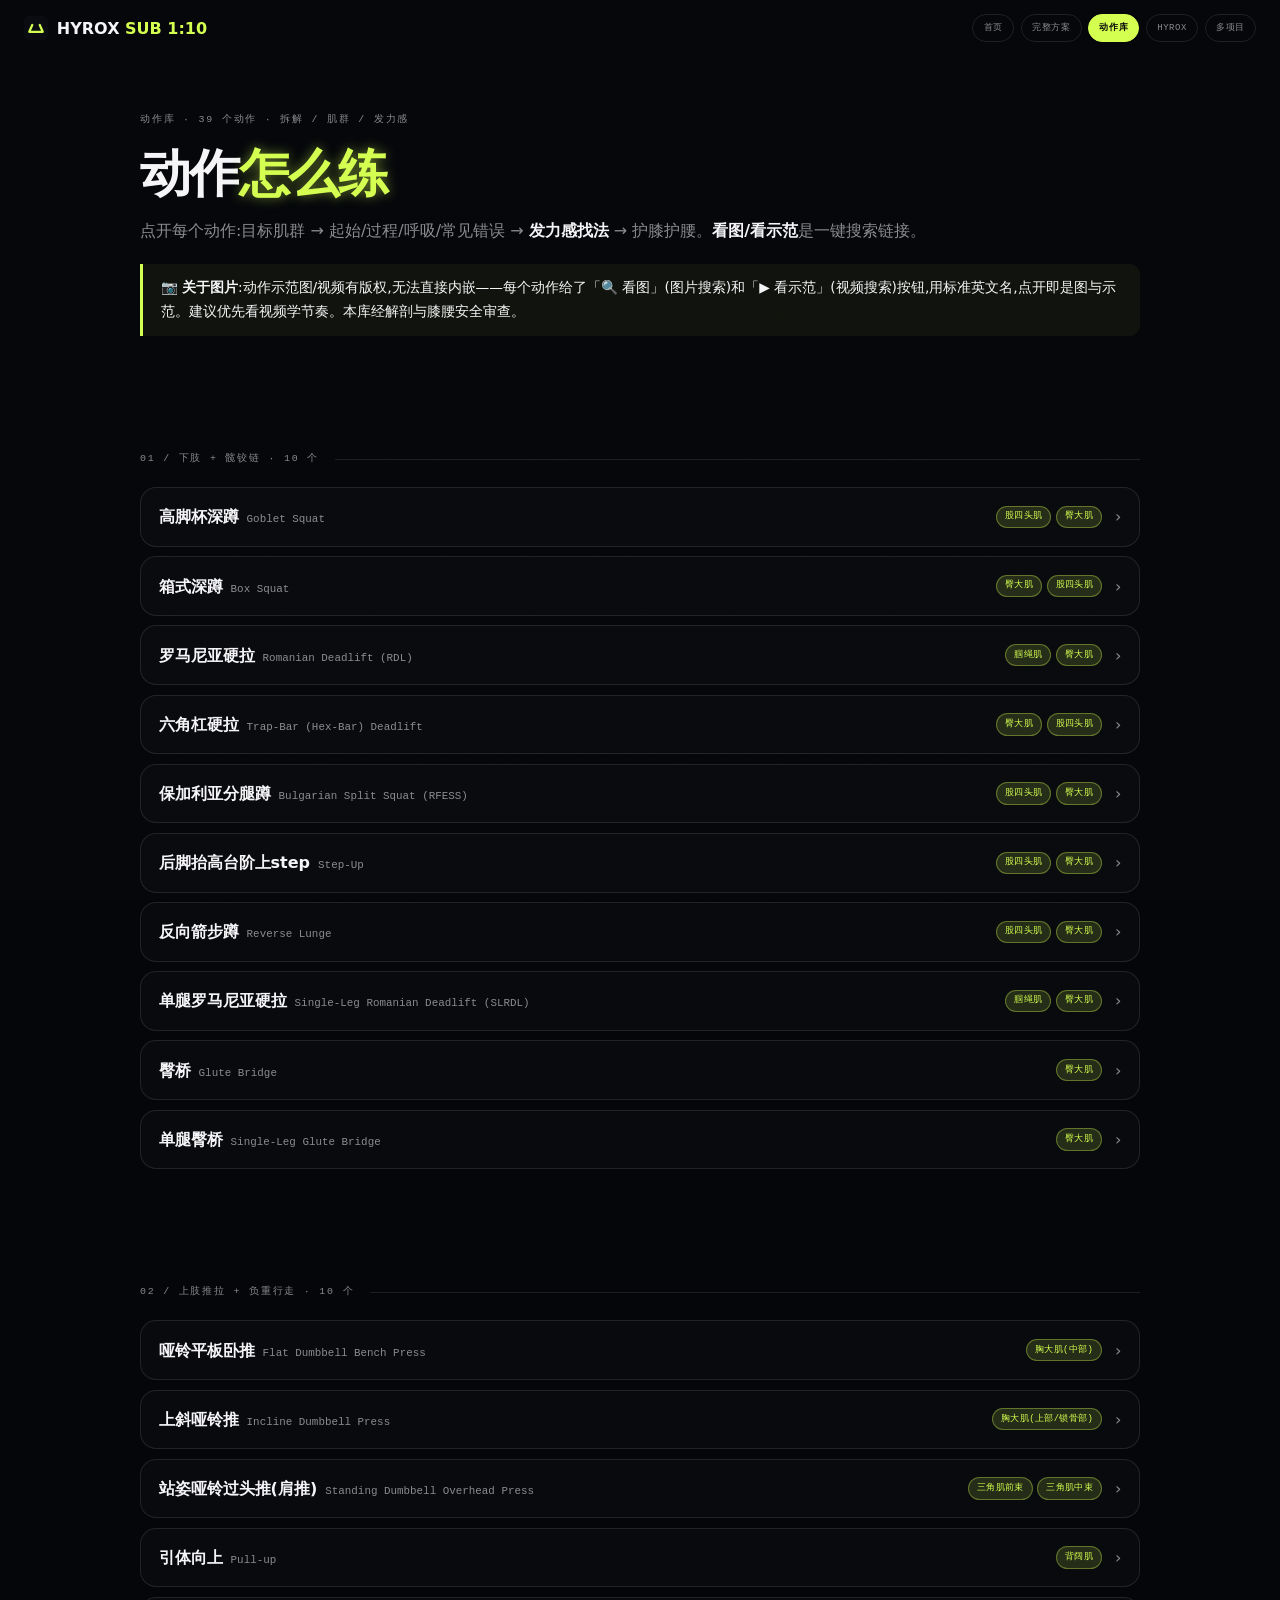
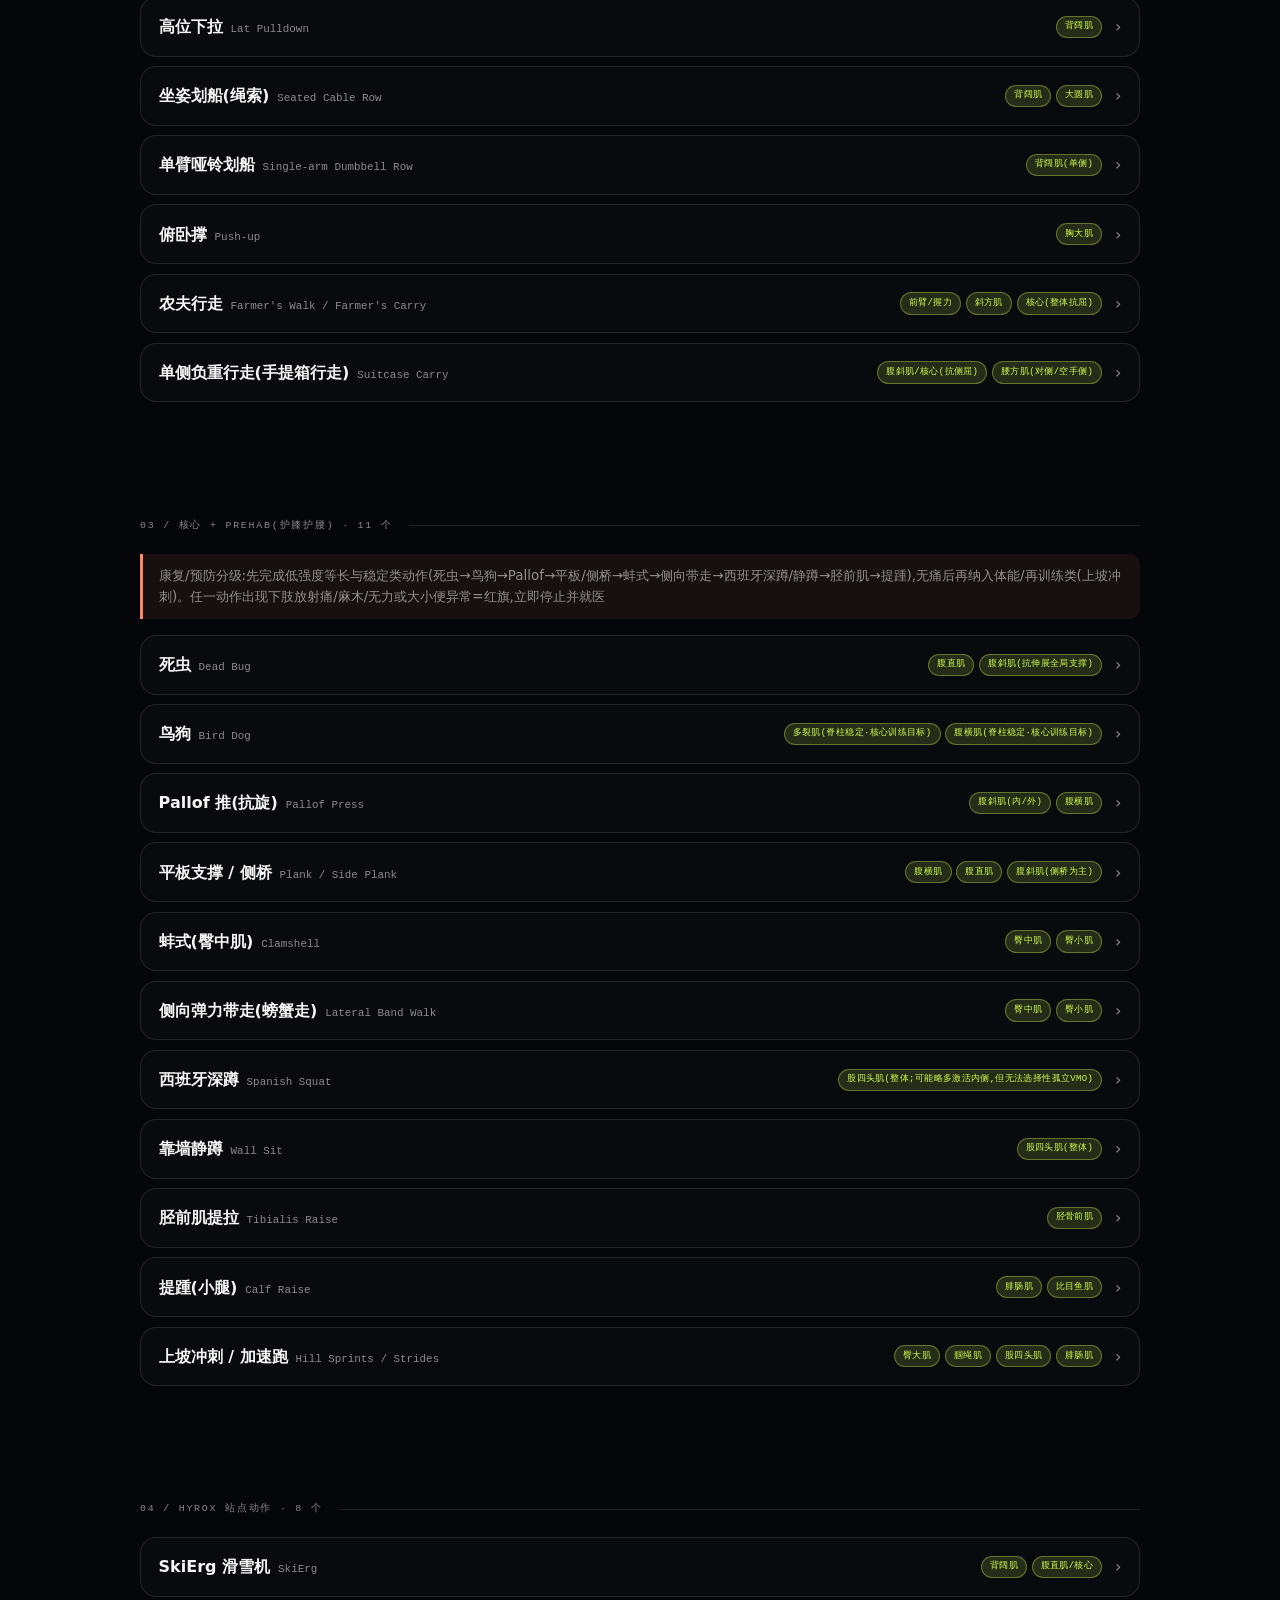
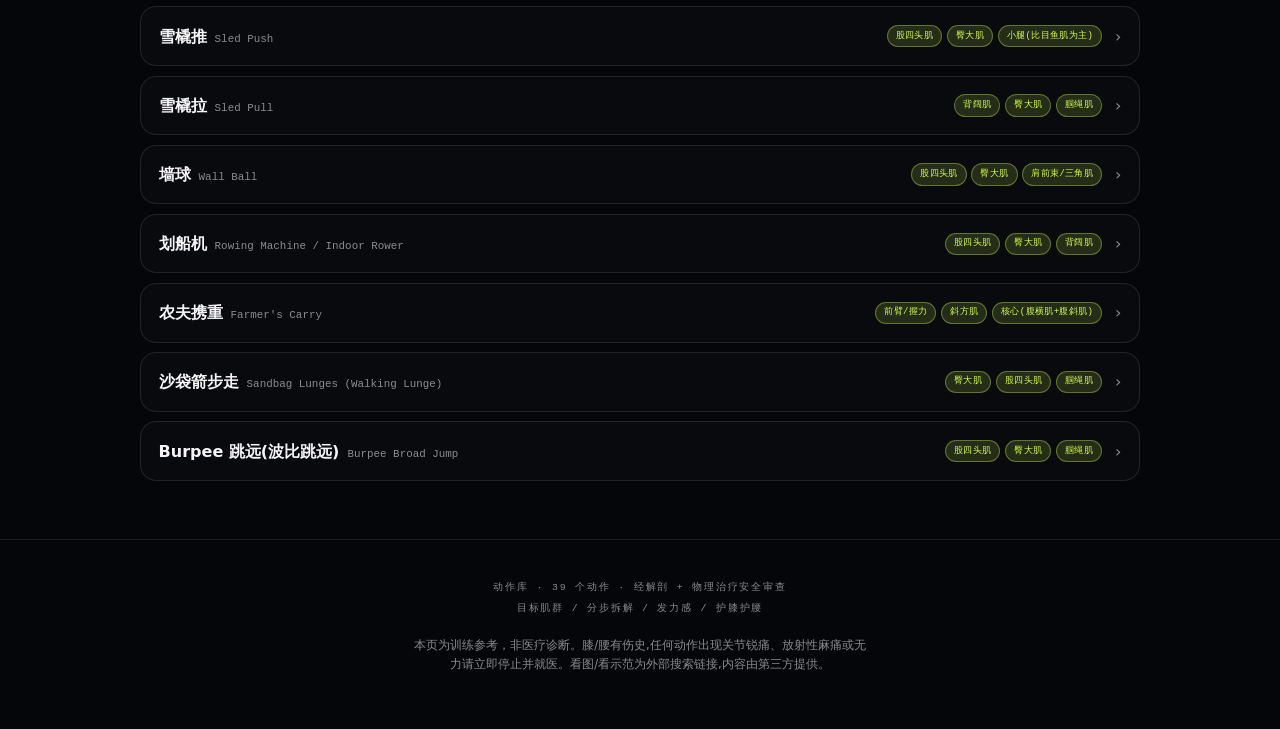
==== commit e61efd22: "Reorganize site IA: rebuild index as home/hub, unify nav across all pages - index.html is now a true" ====
--- a/exercises.html
+++ b/exercises.html
@@ -73,11 +73,11 @@
 <header class="bar" id="bar">
   <a class="bar-logo" href="index.html"><svg viewBox="0 0 64 64" aria-hidden="true"><rect width="64" height="64" rx="14" fill="#0a0c12"/><path d="M14 42h36M14 42l8-18M50 42l-8-18" stroke="#d4ff50" stroke-width="6" stroke-linecap="round" stroke-linejoin="round"/></svg><span>HYROX <span class="plus">SUB 1:10</span></span></a>
   <nav class="bar-nav">
-    <a href="index.html" title="计划总览">总览</a>
-    <a href="schedule.html" title="HYROX 日程">HYROX 日程</a>
-    <a href="phase2.html" title="赛后 Phase 2">Phase 2</a>
-    <a href="journey.html" title="74→体脂15% 全程">完整方案</a>
-    <a href="exercises.html" class="active" title="动作图解/拆解/发力感">动作库</a>
+    <a href="index.html">首页</a>
+    <a href="journey.html">完整方案</a>
+    <a href="exercises.html" class="active">动作库</a>
+    <a href="schedule.html">HYROX</a>
+    <a href="phase2.html">多项目</a>
   </nav>
 </header>
 <section class="intro"><div class="wrap">
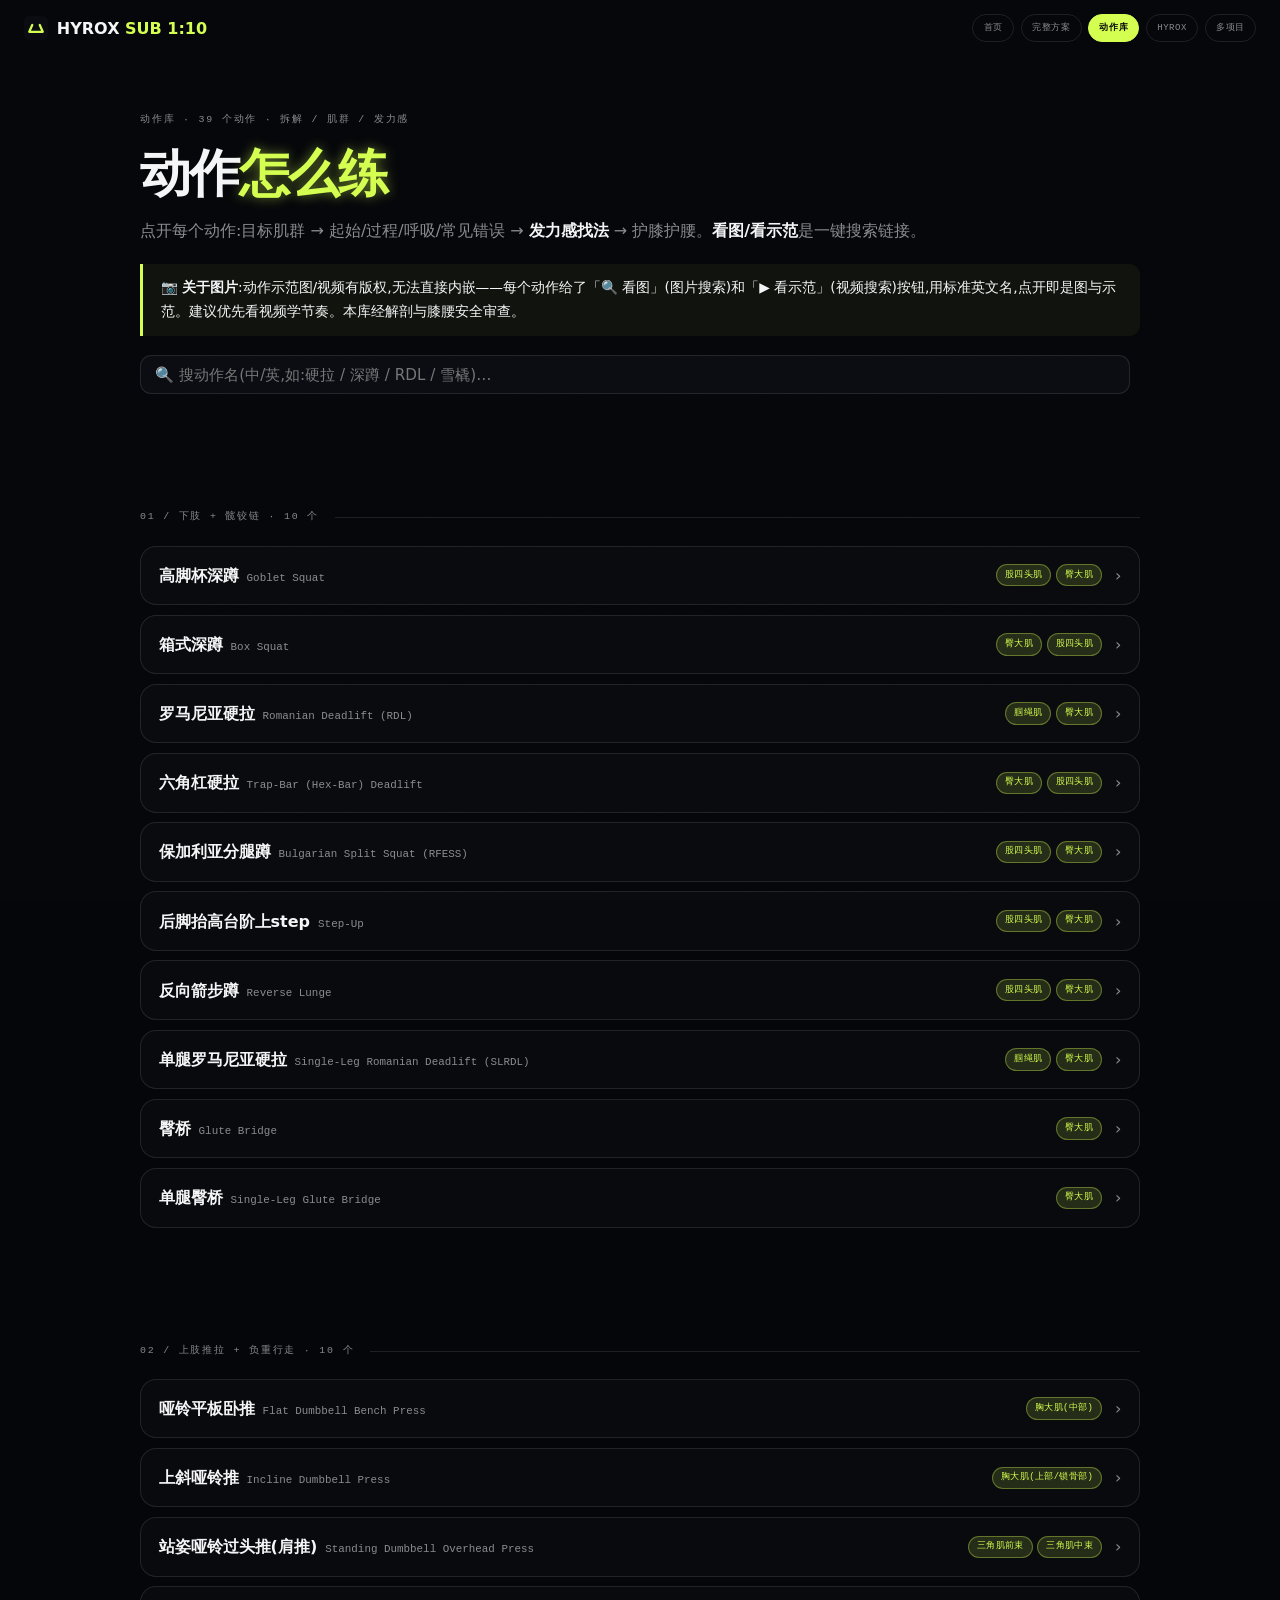
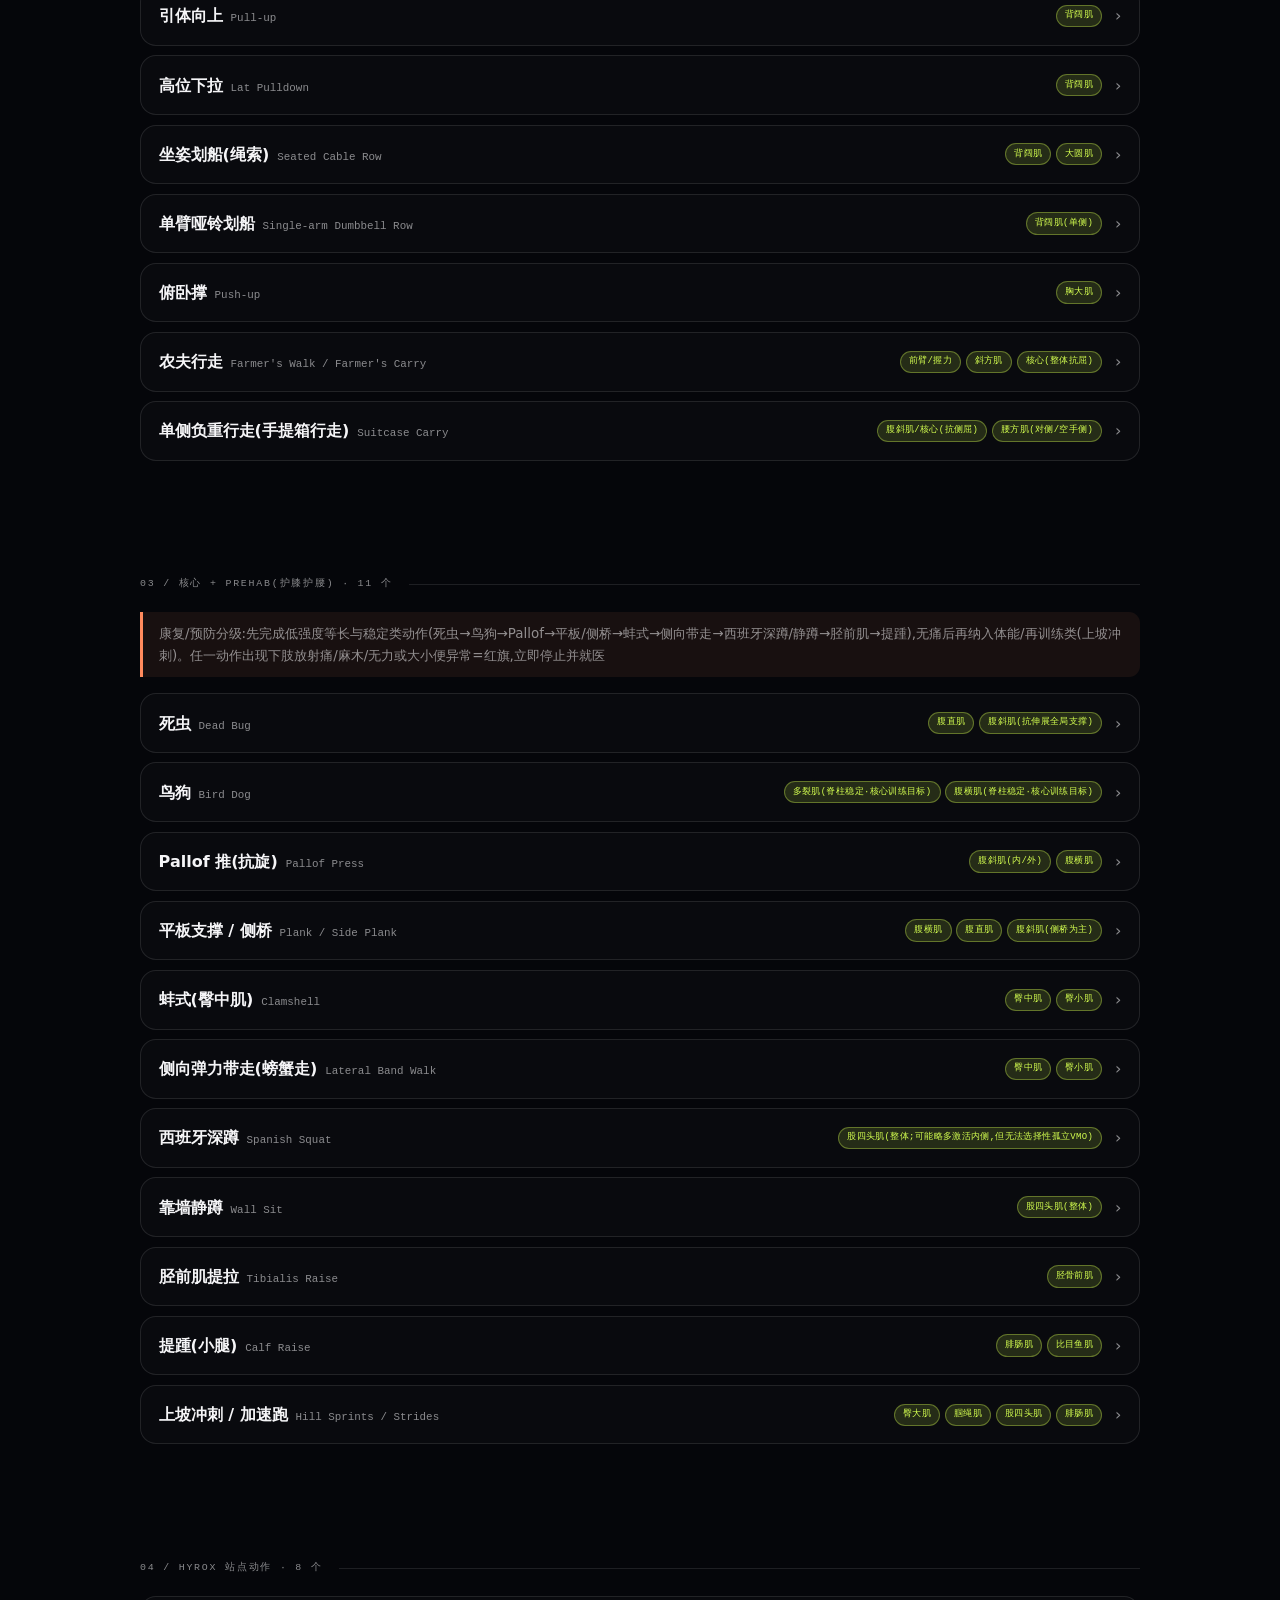
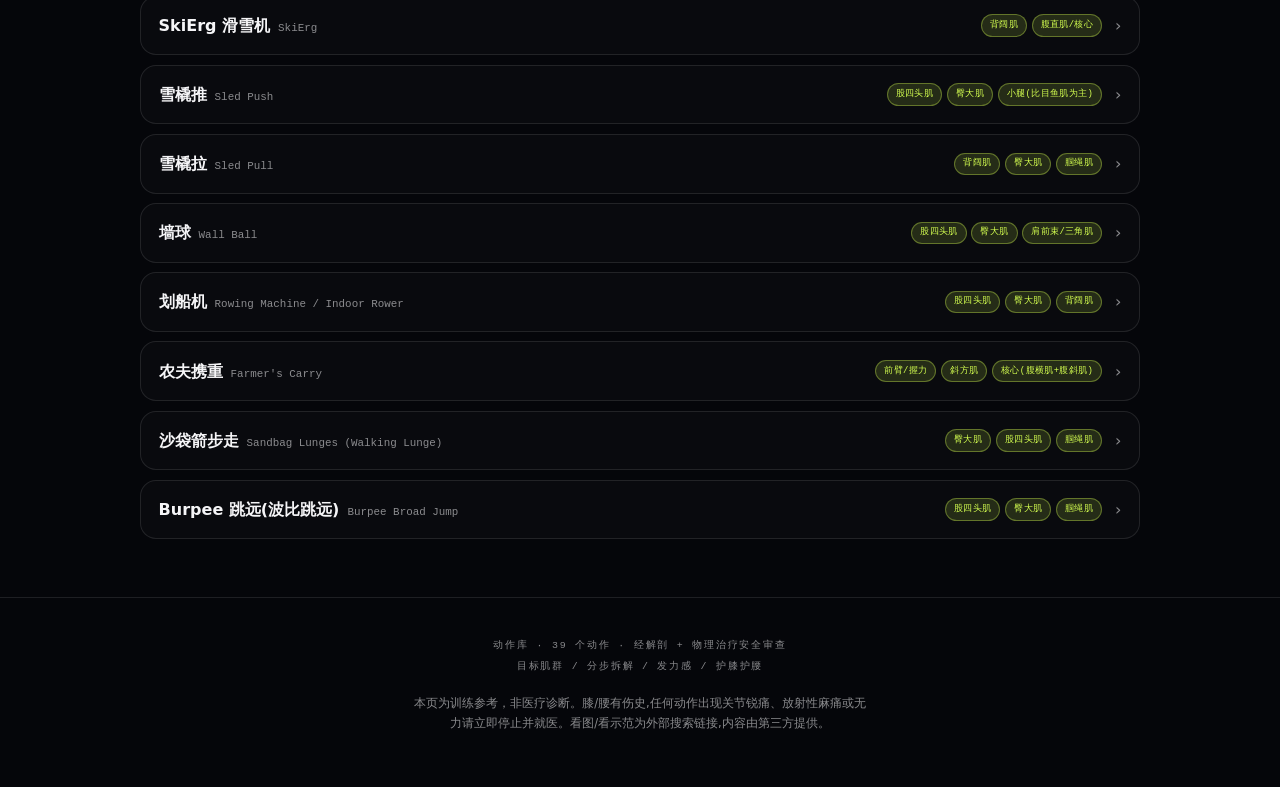
==== commit 9481a50f: "Link HYROX plan to exercise library; add search + deep-link anchors - exercises.html: per-card ids, " ====
--- a/exercises.html
+++ b/exercises.html
@@ -69,6 +69,12 @@
 footer{border-top:1px solid var(--line);padding:2.4rem 1.5rem 3.4rem;text-align:center;}
 footer .credits{line-height:2.1;}
 footer .disc{margin-top:1rem;font-size:.72rem;color:var(--muted);max-width:62ch;margin-inline:auto;}
+
+.exsearch{display:flex;gap:.6rem;align-items:center;margin-top:1.2rem;}
+.exsearch input{flex:1;font-family:var(--sans);font-size:.95rem;background:#0a0c12;border:1px solid var(--line);border-radius:.7rem;color:var(--text);padding:.6rem .9rem;}
+.exsearch input:focus{outline:2px solid var(--volt);}
+.exsearch #exCount{font-family:var(--mono);font-size:.66rem;color:var(--muted);white-space:nowrap;}
+details.ex.hl{border-color:var(--volt);box-shadow:0 0 30px rgba(var(--volt-rgb),.12);}
 </style></head><body>
 <header class="bar" id="bar">
   <a class="bar-logo" href="index.html"><svg viewBox="0 0 64 64" aria-hidden="true"><rect width="64" height="64" rx="14" fill="#0a0c12"/><path d="M14 42h36M14 42l8-18M50 42l-8-18" stroke="#d4ff50" stroke-width="6" stroke-linecap="round" stroke-linejoin="round"/></svg><span>HYROX <span class="plus">SUB 1:10</span></span></a>
@@ -85,17 +91,24 @@
   <h1>动作<span class="plus">怎么练</span></h1>
   <p>点开每个动作:目标肌群 → 起始/过程/呼吸/常见错误 → <b style="color:var(--text)">发力感找法</b> → 护膝护腰。<b style="color:var(--text)">看图/看示范</b>是一键搜索链接。</p>
   <div class="note0">📷 <b>关于图片</b>:动作示范图/视频有版权,无法直接内嵌——每个动作给了「🔍 看图」(图片搜索)和「▶ 看示范」(视频搜索)按钮,用标准英文名,点开即是图与示范。建议优先看视频学节奏。本库经解剖与膝腰安全审查。</div>
+  <div class="exsearch"><input id="exSearch" type="search" placeholder="🔍 搜动作名(中/英,如:硬拉 / 深蹲 / RDL / 雪橇)…"><span id="exCount"></span></div>
 </div></section>
-<section><div class="wrap"><div class="sec-no"><span class="credits">01 / 下肢 + 髋铰链 · 10 个</span></div><div class="exlist"><details class="ex"><summary><span class="exn">高脚杯深蹲<small>Goblet Squat</small></span><span class="exm"><span class="mb p">股四头肌</span><span class="mb p">臀大肌</span></span><span class="chev">›</span></summary><div class="exb"><div class="exlinks"><a href="https://www.google.com/search?udm=2&q=Goblet+Squat+exercise" target="_blank" rel="noopener">🔍 看图</a><a href="https://www.youtube.com/results?search_query=Goblet+Squat+exercise+how+to" target="_blank" rel="noopener">▶ 看示范</a></div><div class="exrow"><span class="lab">目标肌群</span><div class="val"><div class="mbset"><b>主</b> <span class="mb p">股四头肌</span><span class="mb p">臀大肌</span></div><div class="mbset"><b>次</b> <span class="mb s">内收肌</span><span class="mb s">核心(腹横肌/竖脊肌)</span><span class="mb s">上背部</span></div></div></div><div class="exrow"><span class="lab">起始</span><div class="val">双手捧一只哑铃或壶铃竖抱于胸前(壶铃球部朝上托住,或哑铃一端立托),手肘自然指向地面。双脚与肩同宽或略宽,脚尖外旋10–30度。沉肩、肋骨下收、核心轻微绷紧。先徒手做几次掌握轨迹,再加重量。</div></div><div class="exrow"><span class="lab">过程</span><div class="val">离心(下蹲):站立顶端先吸气并轻微收腹,随后屈髋屈膝同时下沉,膝盖顺着脚尖方向往外推,重心压在全脚掌(尤其足跟与拇趾球),控制约2秒,下到大腿接近平行或你能保持腰背中立的最低点。向心(起身):脚跟蹬地,髋膝同时伸展,臀部夹紧到顶,不要先翘屁股再起上身。</div></div><div class="exrow"><span class="lab">呼吸</span><div class="val">轻负荷下吸上呼即可;较大负重时可在顶端短暂吸气收腹建立腹压,仅在下蹲到起身的最费力段短暂保持,越过最费力点即呼气。瓦式呼吸(全程憋气)禁忌:高血压、心血管病、孕期、青光眼、易头晕/晕厥者改用『下吸上呼、不憋气』,出现头晕立即停止。</div></div><div class="exrow"><span class="lab">常见错误</span><div class="val"><ul class="fl"><li>膝盖内扣(膝外翻)</li><li>脚跟离地、重心前移到脚尖</li><li>下蹲到底骨盆后翻塌腰(buttwink)</li><li>上身过度前倾变成早安式</li><li>哑铃远离身体造成上背圆肩</li></ul></div></div><div class="exrow cue"><span class="lab">★ 发力感</span><div class="val">发力感找法:(1)预激活臀部——下蹲前想象用脚把地面‘掰开’,膝盖外推时能摸到臀部外侧(臀中肌)发紧。(2)起身瞬间默念‘脚跟踩穿地板’,感觉力量从足跟经臀部传出,而不是膝盖往前顶。(3)到顶端用力夹臀1秒、像夹住一张纸,建立臀大肌收缩的终点感。(4)股四头找法:把注意力放在大腿前侧‘撑起’重量,下蹲时大腿前侧被拉长、起身时主动收缩。</div></div><div class="exrow inj"><span class="lab">护膝护腰</span><div class="val">护膝:膝盖始终对准2、3脚趾方向,严禁内扣;下蹲深度以腰背能保持中立为限,旧伤期可只蹲到大腿平行以上。护腰:全程肋骨下收、不塌腰不翘臀,憋气建立腹内压锁住下背;到底避免骨盆后翻(buttwink),感到尾骨要卷起就提高站距或减小深度。疼痛红线:正常为大腿/臀部酸胀,若出现关节内锐痛或腰部放射性麻痛应立即停训并就医,不靠自行减深度硬扛。</div></div></div></details><details class="ex"><summary><span class="exn">箱式深蹲<small>Box Squat</small></span><span class="exm"><span class="mb p">臀大肌</span><span class="mb p">股四头肌</span></span><span class="chev">›</span></summary><div class="exb"><div class="exlinks"><a href="https://www.google.com/search?udm=2&q=Box+Squat+exercise" target="_blank" rel="noopener">🔍 看图</a><a href="https://www.youtube.com/results?search_query=Box+Squat+exercise+how+to" target="_blank" rel="noopener">▶ 看示范</a></div><div class="exrow"><span class="lab">目标肌群</span><div class="val"><div class="mbset"><b>主</b> <span class="mb p">臀大肌</span><span class="mb p">股四头肌</span></div><div class="mbset"><b>次</b> <span class="mb s">腘绳肌</span><span class="mb s">内收肌</span><span class="mb s">竖脊肌/核心</span></div></div></div><div class="exrow"><span class="lab">起始</span><div class="val">身后放一个高度让你坐下时大腿约平行(或膝盖不超过你能耐受的角度)的箱子/凳子。双脚与肩同宽或略宽,脚尖微外旋,站位略宽于普通深蹲。杠铃后背或哑铃高脚杯均可,核心绷紧。</div></div><div class="exrow"><span class="lab">过程</span><div class="val">离心(坐下):主动后推臀部(像够后面的箱子),屈髋为主带动屈膝,胫骨尽量保持竖直,控制下放约2–3秒,轻轻坐到箱子上但不松懈(不要砸坐、不要在箱上完全瘫软放松脊柱)。向心(起身):坐稳后保持核心张力,脚跟蹬地、髋部猛力前顶站起,顶端夹臀。</div></div><div class="exrow"><span class="lab">呼吸</span><div class="val">坐下前吸气、较大负重时短暂收腹建立腹压 → 坐到箱上保持张力 → 蹬地起身越过最费力点呼气。瓦式憋气仅短暂用于最费力段;高血压、心血管、孕期、青光眼、易头晕者改用『下吸上呼、不憋气』,头晕立即停。</div></div><div class="exrow"><span class="lab">常见错误</span><div class="val"><ul class="fl"><li>重重砸坐到箱子上(冲击脊柱)</li><li>坐下时膝盖先前移而非臀部后推</li><li>在箱上完全放松导致下背失去张力</li><li>起身靠上身前倾甩起来</li><li>脚跟离地</li></ul></div></div><div class="exrow cue"><span class="lab">★ 发力感</span><div class="val">发力感找法:(1)后坐时想象屁股去‘找身后的门把手’,主动用臀部和腘绳控制下放,能明显感到大腿后侧(腘绳)被拉长。(2)坐箱瞬间保持张力别松,起身前先‘绷住臀部’再蹬,感觉是臀部把你顶起来。(3)用手指先点一下臀部,起身时确认那块肌肉先收紧。(4)胫骨竖直能把负荷导向臀和腘绳——感觉膝盖几乎不前移、力都在髋后。</div></div><div class="exrow inj"><span class="lab">护膝护腰</span><div class="val">护膝:箱式的最大优点就是减少膝前剪切力,务必保持胫骨竖直、膝盖不超过脚尖太多,膝痛者首选此动作。护腰:严禁砸坐,坐下要‘控制触箱’;坐在箱上时下背绝不可塌陷或圆背放松,全程保持腹压与脊柱中立;起身别用腰甩,用髋驱动。疼痛红线:关节内锐痛或腰部放射麻痛立即停止就医。</div></div></div></details><details class="ex"><summary><span class="exn">罗马尼亚硬拉<small>Romanian Deadlift (RDL)</small></span><span class="exm"><span class="mb p">腘绳肌</span><span class="mb p">臀大肌</span></span><span class="chev">›</span></summary><div class="exb"><div class="exlinks"><a href="https://www.google.com/search?udm=2&q=Romanian+Deadlift+%28RDL%29+exercise" target="_blank" rel="noopener">🔍 看图</a><a href="https://www.youtube.com/results?search_query=Romanian+Deadlift+%28RDL%29+exercise+how+to" target="_blank" rel="noopener">▶ 看示范</a></div><div class="exrow"><span class="lab">目标肌群</span><div class="val"><div class="mbset"><b>主</b> <span class="mb p">腘绳肌</span><span class="mb p">臀大肌</span></div><div class="mbset"><b>次</b> <span class="mb s">竖脊肌</span><span class="mb s">背阔肌</span><span class="mb s">上背/斜方</span><span class="mb s">前臂握力</span></div></div></div><div class="exrow"><span class="lab">起始</span><div class="val">站姿与髋同宽,膝盖微屈并在全程基本固定(约15–20度,不再继续弯)。双手正握杠铃(或哑铃)置于大腿前。沉肩、收紧背阔(想象腋下夹住毛巾),核心绷紧,杠贴近大腿。先徒手做髋铰链空摆掌握模式再负重。</div></div><div class="exrow"><span class="lab">过程</span><div class="val">离心(下放):屈髋为主——臀部主动向后推,上身随之前倾,杠铃/哑铃贴着大腿下滑过膝;下放到腘绳有明显牵拉感(通常杠到膝下/胫骨中段)即止,背全程保持中立平直。建议离心放慢到3秒。向心(起身):臀部前顶、用腘绳和臀把上身‘拉’回直立,顶端夹臀,不过度后仰。</div></div><div class="exrow"><span class="lab">呼吸</span><div class="val">直立顶端吸气、负重时短暂收腹建立腹压 → 屈髋下放保持脊柱刚性 → 回到顶端呼气。憋气仅短暂用于最费力段;高血压、心血管、孕期、青光眼、易头晕/晕厥者改用『下吸上呼、不憋气』,头晕立即停。</div></div><div class="exrow"><span class="lab">常见错误</span><div class="val"><ul class="fl"><li>弯腰圆背下放(用下背代替屈髋)</li><li>膝盖随下放越弯越多变成普通硬拉/深蹲</li><li>杠铃离开身体导致力臂变长伤腰</li><li>下放过深超过柔韧度而塌腰</li><li>顶端过度后仰挤压腰椎</li></ul></div></div><div class="exrow cue"><span class="lab">★ 发力感</span><div class="val">发力感找法:(1)关键意念‘屁股向后够墙’而不是‘弯腰向下’——髋后推到极限,腘绳像橡皮筋被拉紧,这种后侧紧绷牵拉感就是对了。(2)离心放慢到3秒,刻意去感受大腿后侧一寸寸被拉长。(3)起身时默念‘用屁股把杠推回去/把髋向前送’,顶端夹臀,而不是用腰挺。(4)预激活:开始前先轻夹一下臀、绷一下大腿后侧,建立目标肌肉的‘存在感’。(5)全程想象用背阔把杠‘黏’在腿上。</div></div><div class="exrow inj"><span class="lab">护膝护腰</span><div class="val">护腰(本动作头号重点):背必须全程中立平直,绝不可圆背;下放深度由腘绳柔韧度决定——一旦感到腰要代偿弯曲立即停止上抬,不追求杠到地面。杠/哑铃始终贴身减少腰椎力臂。旧腰伤先用轻重量或单纯髋铰链空手练模式。护膝:膝盖微屈固定、不锁死也不深蹲,避免膝关节在伸直位被反复牵拉。神经张力区分:若大腿后侧‘牵拉’伴随放射、麻刺或沿腿向下窜痛,可能是坐骨神经张力而非腘绳延展,应立即停止并就医评估,不可强行加深。</div></div></div></details><details class="ex"><summary><span class="exn">六角杠硬拉<small>Trap-Bar (Hex-Bar) Deadlift</small></span><span class="exm"><span class="mb p">臀大肌</span><span class="mb p">股四头肌</span></span><span class="chev">›</span></summary><div class="exb"><div class="exlinks"><a href="https://www.google.com/search?udm=2&q=Trap-Bar+%28Hex-Bar%29+Deadlift+exercise" target="_blank" rel="noopener">🔍 看图</a><a href="https://www.youtube.com/results?search_query=Trap-Bar+%28Hex-Bar%29+Deadlift+exercise+how+to" target="_blank" rel="noopener">▶ 看示范</a></div><div class="exrow"><span class="lab">目标肌群</span><div class="val"><div class="mbset"><b>主</b> <span class="mb p">臀大肌</span><span class="mb p">股四头肌</span></div><div class="mbset"><b>次</b> <span class="mb s">腘绳肌(参与低于直杠硬拉)</span><span class="mb s">竖脊肌</span><span class="mb s">斜方/上背</span><span class="mb s">核心</span><span class="mb s">前臂握力</span></div></div></div><div class="exrow"><span class="lab">起始</span><div class="val">站进六角杠中央,双脚与髋同宽。屈髋屈膝下蹲握住两侧把手(优先用低把还是高把视柔韧/伤情,膝腰不适可用高把减少下蹲幅度)。挺胸、收背阔、核心绷紧,肩在杠略前、手臂垂直,杠重心位于足中。</div></div><div class="exrow"><span class="lab">过程</span><div class="val">向心(起):全脚掌尤其足跟蹬地,髋膝同时伸展把杠竖直推/拉起来,过程中保持背中立、杠贴近身体重心线,顶端站直夹臀,不耸肩后仰。离心(放):屈髋为主带屈膝,控制约2秒把杠竖直放回地面,背始终平直。</div></div><div class="exrow"><span class="lab">呼吸</span><div class="val">下蹲握把后吸气、短暂收腹建立腹压 → 发力起身保持腹压 → 顶端站直后呼气,再吸气放下。憋气仅短暂用于最费力段;高血压、心血管、孕期、青光眼、易头晕/晕厥者改用『下吸上呼、不憋气』,头晕立即停。</div></div><div class="exrow"><span class="lab">常见错误</span><div class="val"><ul class="fl"><li>臀部先抬、上身后起变成腰主导(腘绳/腰超负荷)</li><li>圆背起杠</li><li>膝盖内扣</li><li>起身耸肩或顶端身体后仰</li><li>杠离重心导致前后晃</li></ul></div></div><div class="exrow cue"><span class="lab">★ 发力感</span><div class="val">发力感找法:(1)因为人站在杠中央、重心更接近身体,六角杠比传统硬拉更‘臀腿主导、更护腰’——起身想象‘脚把地面踩下去、同时髋向前顶’,力从足跟经臀传出。(2)起杠前先绷臀绷腿、想象‘髋膝同时打开’,避免屁股抢跑。(3)顶端用力夹臀,建立臀大肌终点收缩感。(4)想股四头时,把注意力放在‘腿把地板蹬开’的前侧发力。注:六角杠重心居中、下蹲幅度更大,实际更偏股四头+臀主导,腘绳参与低于传统直杠硬拉。</div></div><div class="exrow inj"><span class="lab">护膝护腰</span><div class="val">护腰:六角杠重心居中,是腰伤人群比传统直杠更安全的硬拉选择;仍须全程背中立、核心憋气锁脊柱,严禁圆背或‘屁股抢跑’让腰单独挑起。护膝:膝盖对准脚尖不内扣;起放控制节奏,放杠不要砸地。柔韧或伤情受限就用高把位减少下蹲深度。疼痛红线:关节内锐痛或腰部放射麻痛立即停训就医。</div></div></div></details><details class="ex"><summary><span class="exn">保加利亚分腿蹲<small>Bulgarian Split Squat (RFESS)</small></span><span class="exm"><span class="mb p">股四头肌</span><span class="mb p">臀大肌</span></span><span class="chev">›</span></summary><div class="exb"><div class="exlinks"><a href="https://www.google.com/search?udm=2&q=Bulgarian+Split+Squat+%28RFESS%29+exercise" target="_blank" rel="noopener">🔍 看图</a><a href="https://www.youtube.com/results?search_query=Bulgarian+Split+Squat+%28RFESS%29+exercise+how+to" target="_blank" rel="noopener">▶ 看示范</a></div><div class="exrow"><span class="lab">目标肌群</span><div class="val"><div class="mbset"><b>主</b> <span class="mb p">股四头肌</span><span class="mb p">臀大肌</span></div><div class="mbset"><b>次</b> <span class="mb s">内收肌</span><span class="mb s">腘绳肌</span><span class="mb s">臀中肌/髋稳定肌</span><span class="mb s">核心</span></div></div></div><div class="exrow"><span class="lab">起始</span><div class="val">找一张膝盖高度的凳子。后脚脚背或脚尖搭在凳上,前脚向前迈出约一大步(前脚落点要够远,使下蹲时前膝不过度超脚尖)。上身略前倾、核心绷紧。哑铃可双手持于体侧或高脚杯抱于胸前。前脚踩实全掌。平衡不稳者先徒手或单手扶墙/扶杆掌握轨迹再负重。</div></div><div class="exrow"><span class="lab">过程</span><div class="val">离心(下蹲):前腿屈髋屈膝垂直下沉,后膝朝地面降落,重心压在前脚足跟与全掌,控制约2秒,下到前大腿接近平行或后膝近地。向心(起):前脚足跟用力蹬地,髋膝伸展回到起始,顶端前侧臀腿收紧。后腿只作平衡支撑,不主动发力。</div></div><div class="exrow"><span class="lab">呼吸</span><div class="val">起始吸气收紧核心 → 下蹲保持骨盆稳定 → 蹬起越过最费力点呼气。负重大时短暂收腹建立腹压;高血压、心血管、孕期、青光眼、易头晕者改用『下吸上呼、不憋气』,头晕立即停。</div></div><div class="exrow"><span class="lab">常见错误</span><div class="val"><ul class="fl"><li>前脚落点太近,前膝过度前移压力全压膝盖</li><li>骨盆左右倾斜/旋转不稳</li><li>上身乱晃或过度前倒</li><li>重心压在前脚掌前端、脚跟离地</li><li>后腿乱使劲帮忙蹬</li></ul></div></div><div class="exrow cue"><span class="lab">★ 发力感</span><div class="val">发力感找法:(1)想练臀就让上身略前倾、想象‘前脚足跟踩地、髋向后向下坐’,会更多感到前腿臀部牵拉发力;想多练股四头就让躯干更竖直、重心略靠前。(2)起身时默念‘用前脚跟把地板推开、髋向前顶’,感觉臀和大腿前侧把你撑起。(3)先用手摸前侧臀部,下蹲到底时它被拉长、起身时它收紧。(4)全程把后腿当‘脚架’忘掉它,所有力量来自前腿,目标肌的感觉会立刻清晰。</div></div><div class="exrow inj"><span class="lab">护膝护腰</span><div class="val">护膝:前脚迈足够远,使下蹲时前膝大致在脚踝正上方、膝不过度超脚尖;膝盖对准脚尖不内扣;膝痛者减小下蹲深度并选竖直躯干。护腰:核心全程绷紧、骨盆保持水平不前倾塌腰;负重选高脚杯或体侧哑铃比后背杠更稳、对腰更友好。平衡退阶:不稳者先单手扶墙/扶稳固支撑、缩短幅度或先徒手练,稳定后再加重,避免失衡跌倒。单侧动作要先练弱侧、保证骨盆不歪。</div></div></div></details><details class="ex"><summary><span class="exn">后脚抬高台阶上step<small>Step-Up</small></span><span class="exm"><span class="mb p">股四头肌</span><span class="mb p">臀大肌</span></span><span class="chev">›</span></summary><div class="exb"><div class="exlinks"><a href="https://www.google.com/search?udm=2&q=Step-Up+exercise" target="_blank" rel="noopener">🔍 看图</a><a href="https://www.youtube.com/results?search_query=Step-Up+exercise+how+to" target="_blank" rel="noopener">▶ 看示范</a></div><div class="exrow"><span class="lab">目标肌群</span><div class="val"><div class="mbset"><b>主</b> <span class="mb p">股四头肌</span><span class="mb p">臀大肌</span></div><div class="mbset"><b>次</b> <span class="mb s">臀中肌/髋稳定肌</span><span class="mb s">腘绳肌</span><span class="mb s">小腿</span><span class="mb s">核心</span></div></div></div><div class="exrow"><span class="lab">起始</span><div class="val">面对一个膝盖高度左右的稳固箱子/台阶(高度越高臀越多,初学先用较低台阶,确保台面稳固防滑)。一只脚整脚掌踏稳台面,膝对脚尖。双手可持哑铃于体侧或高脚杯抱胸。上身略前倾过台脚上方,核心绷紧。</div></div><div class="exrow"><span class="lab">过程</span><div class="val">向心(上):重心移到台上的前脚,用前脚‘踩台面’把全身推上去——主动用台上腿发力,后腿尽量少蹬地(可让后脚轻点或悬空),站上台顶端伸髋夹臀。离心(下):控制约2–3秒,用台上腿缓慢屈髋屈膝把后脚放回地面,不要直接坠落。全程同一条腿主导。</div></div><div class="exrow"><span class="lab">呼吸</span><div class="val">起步吸气收紧 → 上台发力呼气 → 下放控制时吸气。负重时仅短暂收腹,不长憋气;高血压、心血管、孕期、青光眼、易头晕者用『下吸上呼』,头晕立即停。</div></div><div class="exrow"><span class="lab">常见错误</span><div class="val"><ul class="fl"><li>后脚用力蹬地‘借力’上台(目标腿没真正发力)</li><li>台面太高导致骨盆晃动或上身猛甩</li><li>前脚只用脚掌前端、脚跟没踩实</li><li>膝盖内扣</li><li>下放时直接跳/砸落地不控制</li></ul></div></div><div class="exrow cue"><span class="lab">★ 发力感</span><div class="val">发力感找法:(1)核心意念‘只用台上那条腿把自己踩上去’,后脚像没有一样——这能立刻把感觉集中到台上腿的臀和股四头。(2)上台时想‘前脚跟用力下踩台面’,会更多调动臀部;想多练股四头则重心略靠前用大腿前侧推。(3)离心放慢到3秒,感受台上腿臀腿控制全身重量缓缓下降。(4)顶端伸髋夹臀1秒建立臀收缩终点感。</div></div><div class="exrow inj"><span class="lab">护膝护腰</span><div class="val">护膝:台面高度量力而行(膝伤先用低台减少屈膝角度);上台和下放都让膝盖对准脚尖不内扣;下放务必缓慢离心,严禁跳落冲击膝关节。护腰:核心绷紧、上身前倾但脊柱中立不塌腰;避免用上身甩动借力,骨盆保持稳定不左右歪;负重选体侧哑铃更稳。跌落/平衡防护:台面务必稳固防滑,平衡不稳者先用低台并扶墙/扶杆、徒手掌握轨迹再负重,防止踩空跌倒。</div></div></div></details><details class="ex"><summary><span class="exn">反向箭步蹲<small>Reverse Lunge</small></span><span class="exm"><span class="mb p">股四头肌</span><span class="mb p">臀大肌</span></span><span class="chev">›</span></summary><div class="exb"><div class="exlinks"><a href="https://www.google.com/search?udm=2&q=Reverse+Lunge+exercise" target="_blank" rel="noopener">🔍 看图</a><a href="https://www.youtube.com/results?search_query=Reverse+Lunge+exercise+how+to" target="_blank" rel="noopener">▶ 看示范</a></div><div class="exrow"><span class="lab">目标肌群</span><div class="val"><div class="mbset"><b>主</b> <span class="mb p">股四头肌</span><span class="mb p">臀大肌</span></div><div class="mbset"><b>次</b> <span class="mb s">腘绳肌</span><span class="mb s">臀中肌/髋稳定肌</span><span class="mb s">内收肌</span><span class="mb s">核心</span></div></div></div><div class="exrow"><span class="lab">起始</span><div class="val">双脚与髋同宽站立,核心绷紧,上身略前倾。双手持哑铃于体侧或高脚杯抱胸。选定前脚(支撑脚)踩实全掌。平衡不稳者先徒手或一侧扶墙/扶杆掌握节奏再负重。</div></div><div class="exrow"><span class="lab">过程</span><div class="val">离心(后撤下蹲):一脚向后跨一大步,后脚前脚掌着地,身体垂直下沉,后膝朝地面降落(不触地或轻触),前腿全掌踩稳,前膝大致在脚踝正上方,控制约2秒。向心(起):前脚足跟蹬地、髋膝伸展把后脚收回到起始站立,顶端前腿臀部收紧。</div></div><div class="exrow"><span class="lab">呼吸</span><div class="val">起始吸气收紧核心 → 后撤下蹲保持稳定 → 蹬回起身呼气。负重时仅短暂收腹建立腹压;高血压、心血管、孕期、青光眼、易头晕者改用『下吸上呼、不憋气』,头晕立即停。</div></div><div class="exrow"><span class="lab">常见错误</span><div class="val"><ul class="fl"><li>前膝过度前移超过脚尖</li><li>上身后仰或左右晃</li><li>后撤步幅太小导致膝盖压力大</li><li>骨盆侧倾不稳</li><li>起身靠后脚蹬而非前腿发力</li></ul></div></div><div class="exrow cue"><span class="lab">★ 发力感</span><div class="val">发力感找法:(1)反向箭步比向前箭步对膝盖更友好、更易控制——意念放在‘前腿吃住重量、用前脚跟把地板推开’,感觉前侧臀和大腿前侧发力。(2)想多练臀就让上身略前倾、髋向后坐感受臀部牵拉;想练股四头就躯干竖直。(3)起身默念‘髋向前顶、前脚跟蹬地’,顶端夹臀。(4)后撤腿当‘探路脚’,主力始终在前腿,目标肌感会更明确。</div></div><div class="exrow inj"><span class="lab">护膝护腰</span><div class="val">护膝:反向(后撤)方向减少了前膝的冲击与剪切力,是膝伤优选;后撤步幅要够大让前膝不超脚尖、膝对脚尖不内扣;后膝轻触地或不触地、别砸地。护腰:核心绷紧、骨盆保持水平,上身可略前倾但脊柱中立;先练弱侧保证两侧均衡,避免代偿性塌腰侧倾。平衡退阶:不稳者先一侧扶墙/扶杆或缩短步幅、先徒手熟练再负重,防止失衡跌倒。</div></div></div></details><details class="ex"><summary><span class="exn">单腿罗马尼亚硬拉<small>Single-Leg Romanian Deadlift (SLRDL)</small></span><span class="exm"><span class="mb p">腘绳肌</span><span class="mb p">臀大肌</span></span><span class="chev">›</span></summary><div class="exb"><div class="exlinks"><a href="https://www.google.com/search?udm=2&q=Single-Leg+Romanian+Deadlift+%28SLRDL%29+exercise" target="_blank" rel="noopener">🔍 看图</a><a href="https://www.youtube.com/results?search_query=Single-Leg+Romanian+Deadlift+%28SLRDL%29+exercise+how+to" target="_blank" rel="noopener">▶ 看示范</a></div><div class="exrow"><span class="lab">目标肌群</span><div class="val"><div class="mbset"><b>主</b> <span class="mb p">腘绳肌</span><span class="mb p">臀大肌</span></div><div class="mbset"><b>次</b> <span class="mb s">臀中肌/髋稳定肌</span><span class="mb s">竖脊肌</span><span class="mb s">核心</span><span class="mb s">踝/足稳定肌</span></div></div></div><div class="exrow"><span class="lab">起始</span><div class="val">单脚站立(支撑腿膝微屈约15度并固定),另一手或双手持轻哑铃。支撑脚全掌踩稳、足趾抓地保持平衡。沉肩收背阔,核心绷紧,骨盆摆正。</div></div><div class="exrow"><span class="lab">过程</span><div class="val">离心(下放):支撑腿屈髋,臀部向后推,上身前倾的同时后腿向后上方伸展,身体与后腿连成一条直线(像跷跷板),哑铃贴近支撑腿下滑;下到腘绳明显牵拉、背保持平直即止,放慢约3秒。向心(起):支撑腿臀部与腘绳发力把上身‘拉’回直立,后腿收回,顶端夹臀。全程保持骨盆水平(髋骨两侧朝下、不要向上翻开)。</div></div><div class="exrow"><span class="lab">呼吸</span><div class="val">直立吸气、负重时短暂收腹建立腹压 → 屈髋下放保持脊柱刚性与平衡 → 回到顶端呼气。本动作负重轻一般无需长憋气;高血压、心血管、孕期、青光眼、易头晕者用『下吸上呼、不憋气』,头晕立即停。</div></div><div class="exrow"><span class="lab">常见错误</span><div class="val"><ul class="fl"><li>骨盆旋转打开(后腿那侧髋上翻)</li><li>圆背下放</li><li>支撑膝越弯越多变成单腿深蹲</li><li>靠惯性甩动而非控制</li><li>重心晃动用脚趾死抠代替髋稳定</li></ul></div></div><div class="exrow cue"><span class="lab">★ 发力感</span><div class="val">发力感找法:(1)想象身体是一根‘跷跷板’绕髋关节转动——头和后脚同时一上一下,注意力放在支撑腿大腿后侧被拉长的牵拉感。(2)刻意保持‘骨盆两侧像端水的托盘一样水平’,后腿脚底朝向天花板(不外翻),此时臀中肌和臀大肌稳定发力的感觉最强。(3)离心放慢3秒细品腘绳拉长。(4)起身默念‘用屁股把自己拉直、髋向前送’,顶端夹臀。平衡不稳就先扶墙/扶杆找感觉。</div></div><div class="exrow inj"><span class="lab">护膝护腰</span><div class="val">护腰:与双腿RDL同理,背全程中立平直、屈髋而非弯腰,下放深度由腘绳柔韧决定,腰要代偿就停。单腿负重轻、对腰更友好,适合腰伤期重建髋铰链模式。护膝:支撑膝微屈固定不锁死不深蹲。神经张力区分:若牵拉感伴随放射、麻刺或沿腿向下窜痛,可能是坐骨神经张力而非腘绳延展,应立即停止并就医评估,不可强行加深。平衡:可单手扶墙或先做‘踢腿式’降低难度,避免为找平衡而骨盆歪斜代偿;练前充分激活臀中肌(如侧向蚌式)有助稳定。</div></div></div></details><details class="ex"><summary><span class="exn">臀桥<small>Glute Bridge</small></span><span class="exm"><span class="mb p">臀大肌</span></span><span class="chev">›</span></summary><div class="exb"><div class="exlinks"><a href="https://www.google.com/search?udm=2&q=Glute+Bridge+exercise" target="_blank" rel="noopener">🔍 看图</a><a href="https://www.youtube.com/results?search_query=Glute+Bridge+exercise+how+to" target="_blank" rel="noopener">▶ 看示范</a></div><div class="exrow"><span class="lab">目标肌群</span><div class="val"><div class="mbset"><b>主</b> <span class="mb p">臀大肌</span></div><div class="mbset"><b>次</b> <span class="mb s">腘绳肌</span><span class="mb s">核心/腹横肌</span><span class="mb s">竖脊肌(等长)</span></div></div></div><div class="exrow"><span class="lab">起始</span><div class="val">仰卧屈膝,双脚与髋同宽踩地、脚跟距臀约一掌(脚跟在膝正下方偏后)。手臂置于体侧。肋骨下收、腰椎贴近地面(骨盆轻微后倾),下巴微收。负重可将哑铃/杠铃置于髋部(下方垫软垫)。</div></div><div class="exrow"><span class="lab">过程</span><div class="val">向心(抬髋):脚跟下压、夹紧臀部把骨盆顶向天花板,直到肩-髋-膝成一条直线,顶端用力夹臀停1–2秒。注意是‘卷骨盆+伸髋’而非用腰拱起来。离心(下放):控制约2秒把臀部缓慢放回,不完全松地保持张力(或轻触地立即再起)。</div></div><div class="exrow"><span class="lab">呼吸</span><div class="val">起始吸气 → 抬髋伸髋顶端呼气并主动收紧臀部(呼气有助骨盆后倾、避免塌腰) → 下放吸气。本动作以呼气配合臀收缩为主,无需憋气;即便加重也不长憋气,易头晕者按节奏呼吸、勿屏息。</div></div><div class="exrow"><span class="lab">常见错误</span><div class="val"><ul class="fl"><li>用下背拱起代替伸髋(顶端塌腰挺肚子)</li><li>脚放太远变成腘绳主导、臀部参与少</li><li>顶端过伸腰椎(肋骨张开)</li><li>膝盖外开或内扣</li><li>靠惯性弹起不夹臀</li></ul></div></div><div class="exrow cue"><span class="lab">★ 发力感</span><div class="val">发力感找法:(1)抬髋前先‘骨盆后倾、腰贴地’,把腰椎锁住,这样顶起来的力只能由臀部输出,能立刻屏蔽下背代偿。(2)动作中用手指按住臀部,顶端确认它在用力收缩、像‘把屁股两边肉夹紧夹住一张纸’。(3)想象‘脚跟把地板向下踩’而非向前蹬,顶端夹臀停1–2秒强化收缩感。(4)若总感到腘绳或腰先酸,把脚向臀部靠近一点、并先做骨盆后倾再发力。</div></div><div class="exrow inj"><span class="lab">护膝护腰</span><div class="val">护腰(关键):顶端高度以髋伸直成直线为止,绝不靠拱腰‘再多顶一点’;肋骨下收、靠呼气和臀收缩维持骨盆后倾,避免腰椎过伸——这是臀桥伤腰的主因。护膝:脚跟在膝下方、膝盖对准脚尖不内扣外翻;负重置髋时下垫软垫保护髋骨。适合膝/腰伤期作为低冲击的臀部激活与重建动作;若顶端出现腰部锐痛或放射麻痛应停止。</div></div></div></details><details class="ex"><summary><span class="exn">单腿臀桥<small>Single-Leg Glute Bridge</small></span><span class="exm"><span class="mb p">臀大肌</span></span><span class="chev">›</span></summary><div class="exb"><div class="exlinks"><a href="https://www.google.com/search?udm=2&q=Single-Leg+Glute+Bridge+exercise" target="_blank" rel="noopener">🔍 看图</a><a href="https://www.youtube.com/results?search_query=Single-Leg+Glute+Bridge+exercise+how+to" target="_blank" rel="noopener">▶ 看示范</a></div><div class="exrow"><span class="lab">目标肌群</span><div class="val"><div class="mbset"><b>主</b> <span class="mb p">臀大肌</span></div><div class="mbset"><b>次</b> <span class="mb s">腘绳肌</span><span class="mb s">臀中肌/髋稳定肌</span><span class="mb s">核心/腹横肌</span></div></div></div><div class="exrow"><span class="lab">起始</span><div class="val">仰卧屈膝,一脚与髋同宽踩地(脚跟在膝下偏后),另一腿伸直或屈髋抬起(膝向胸或腿伸向天花板)。肋骨下收、腰贴地、骨盆后倾。手臂置于体侧辅助稳定。</div></div><div class="exrow"><span class="lab">过程</span><div class="val">向心(抬髋):支撑脚脚跟下压、夹臀把骨盆顶起,直到肩-髋-膝成直线,保持骨盆两侧水平不歪斜,顶端夹臀停1–2秒。离心(下放):控制约2秒缓慢放回,保持张力与骨盆水平。一组内同一条腿。</div></div><div class="exrow"><span class="lab">呼吸</span><div class="val">起始吸气 → 抬髋顶端呼气并收紧支撑侧臀部 → 下放吸气。以呼气配合臀收缩为主、无需憋气;易头晕者按节奏呼吸、勿屏息。</div></div><div class="exrow"><span class="lab">常见错误</span><div class="val"><ul class="fl"><li>骨盆向非支撑侧下掉/旋转(髋不水平)</li><li>用下背拱起代偿</li><li>顶端塌腰过伸</li><li>支撑脚太远变腘绳主导</li><li>靠抬起腿甩动借力</li></ul></div></div><div class="exrow cue"><span class="lab">★ 发力感</span><div class="val">发力感找法:(1)单腿负荷集中,臀部发力感比双腿更明显——抬髋前先骨盆后倾锁腰,确保力由支撑侧臀部输出。(2)核心意念‘保持骨盆像端水盘一样两侧水平’,非支撑侧不许掉下去,这会强烈激活支撑侧臀大肌+臀中肌。(3)手指按支撑侧臀部确认顶端收缩,夹臀停1–2秒。(4)若腘绳先抽筋/酸,脚向臀靠近一点并强化先夹臀再顶。</div></div><div class="exrow inj"><span class="lab">护膝护腰</span><div class="val">护腰:同臀桥,顶端只伸到髋直线、靠臀收缩与骨盆后倾防止腰椎过伸;严禁拱腰借力。护膝:支撑脚跟在膝下、膝对脚尖不内扣。骨盆稳定:重点保持两侧水平,先练弱侧、纠正左右臀力量不平衡,对跑步/攀岩的单侧髋稳定很有价值;难度高可先做双腿臀桥或缩短杠杆(屈髋抬腿而非伸直)。出现腰部锐痛或放射麻痛应停止。</div></div></div></details></div></div></section>
-<section><div class="wrap"><div class="sec-no"><span class="credits">02 / 上肢推拉 + 负重行走 · 10 个</span></div><div class="exlist"><details class="ex"><summary><span class="exn">哑铃平板卧推<small>Flat Dumbbell Bench Press</small></span><span class="exm"><span class="mb p">胸大肌(中部)</span></span><span class="chev">›</span></summary><div class="exb"><div class="exlinks"><a href="https://www.google.com/search?udm=2&q=Flat+Dumbbell+Bench+Press+exercise" target="_blank" rel="noopener">🔍 看图</a><a href="https://www.youtube.com/results?search_query=Flat+Dumbbell+Bench+Press+exercise+how+to" target="_blank" rel="noopener">▶ 看示范</a></div><div class="exrow"><span class="lab">目标肌群</span><div class="val"><div class="mbset"><b>主</b> <span class="mb p">胸大肌(中部)</span></div><div class="mbset"><b>次</b> <span class="mb s">三角肌前束</span><span class="mb s">肱三头肌</span></div></div></div><div class="exrow"><span class="lab">起始</span><div class="val">仰卧在平凳上。护腰首选姿势:双脚踏实地面、屈膝约90°,轻微骨盆后倾+绷腹,让腰椎保持中立(腰与凳之间约能塞进一只手掌),靠脚和核心提供稳定底面。两只哑铃放在大腿根,用膝盖顶送顺势躺下,哑铃落到胸两侧、约乳头高度。肩胛后缩下沉、贴紧凳面,胸口微微挺起形成自然小拱(不是塌腰)。手腕中立、与前臂成直线,哑铃略低于肩、夹角约45°。备选:仅当用轻重量/小哑铃且下背仍敏感时,才把脚抬到凳上做屈髋姿——但此姿势会缩小支撑底面、降低稳定,务必同时降重量,搬重哑铃时不要用此姿势。</div></div><div class="exrow"><span class="lab">过程</span><div class="val">向心:呼气,胸口主动'把哑铃推向天花板',两只哑铃走略向内的弧线,顶点不互相撞,肘不完全锁死(留一点弯)。离心:吸气,放慢2–3秒,控制哑铃回到胸两侧,感觉胸肌被拉开、有张力,肘约落到与躯干平面齐或略低即可,不必过度下放。脱困(无保护必读):单人哑铃卧推务必选保守重量;一旦推不起来,绝不把哑铃往脸/颈方向放——双臂同时把哑铃下放到体侧、贴近地面卸力,同时身体顺势坐起把哑铃放到大腿/地面。若场地允许,优先改用 floor press(躺地面做,地板自然限制下放深度,既防脱困意外又护肩)。</div></div><div class="exrow"><span class="lab">呼吸</span><div class="val">下放(离心)吸气,推起(向心)呼气。高血压/心血管风险者:避免长时间憋气(Valsalva),全程采用'发力时呼气';仅熟练者在大重量顶部可用极短屏息稳定核心,绝不憋到头晕、脸胀。</div></div><div class="exrow"><span class="lab">常见错误</span><div class="val"><ul class="fl"><li>肩胛没收紧、肩头前顶导致用肩发力、肩前痛</li><li>哑铃下放过深超过身体平面拉伤肩关节</li><li>塌腰把腰拱得过高借力</li><li>手腕后折(哑铃压腕)</li><li>两手不同步、上推时晃动</li><li>选重过大、无保护时力竭无脱困预案(最现实的受伤场景)</li></ul></div></div><div class="exrow cue"><span class="lab">★ 发力感</span><div class="val">推之前先用一只手摸自己的胸大肌外缘,体会'夹'的感觉;正式做时想象'用胸口把哑铃顶起来,而不是用手臂举'。可在第一组前做2组徒手夹胸(双手胸前互推10秒)预激活胸肌。推到顶时想象'两个哑铃中间夹一张纸',主动收缩内夹,让胸肌顶峰收缩更明显。离心放慢到3秒,专注'胸肌被慢慢拉长'的牵拉感。</div></div><div class="exrow inj"><span class="lab">护膝护腰</span><div class="val">腰:全程腰背只留自然小拱,腰与凳之间能塞进一只手掌即可,首选脚踏地屈膝+绷腹保持中立腰,不要为了举更重而拱腰顶髋;脚上凳屈髋姿仅作轻重量备选并务必降重量。膝:无负荷,踏地脚保持膝盖不内扣即可。肩:下放别过深、肘不要外展到90°一字型,保持约45°夹角保护肩前关节囊。无保护安全:选保守可控重量,练前想好脱困路线(向体侧放、不向脸颈),或直接做 floor press。疼痛红线:全程在无痛 ROM 内训练,出现肩/腕/肘关节锐痛立即停止,降重或换动作,绝不忍痛硬推。</div></div></div></details><details class="ex"><summary><span class="exn">上斜哑铃推<small>Incline Dumbbell Press</small></span><span class="exm"><span class="mb p">胸大肌(上部/锁骨部)</span></span><span class="chev">›</span></summary><div class="exb"><div class="exlinks"><a href="https://www.google.com/search?udm=2&q=Incline+Dumbbell+Press+exercise" target="_blank" rel="noopener">🔍 看图</a><a href="https://www.youtube.com/results?search_query=Incline+Dumbbell+Press+exercise+how+to" target="_blank" rel="noopener">▶ 看示范</a></div><div class="exrow"><span class="lab">目标肌群</span><div class="val"><div class="mbset"><b>主</b> <span class="mb p">胸大肌(上部/锁骨部)</span></div><div class="mbset"><b>次</b> <span class="mb s">三角肌前束</span><span class="mb s">肱三头肌</span></div></div></div><div class="exrow"><span class="lab">起始</span><div class="val">靠背角度调到30–45°(超过45°会变成更偏肩的推)。坐稳后同样用膝盖顶送把哑铃带到肩前。背贴靠背、肩胛后缩下沉,臀部不离凳,头自然靠住。哑铃起始落在锁骨偏外、上胸两侧,手腕中立。无保护时先选保守重量,练前想好脱困路线。</div></div><div class="exrow"><span class="lab">过程</span><div class="val">向心:呼气,沿略向内的弧线把哑铃推向'眼睛上方'方向(不是垂直向上,而是顺着斜面),顶点不锁死。离心:吸气,慢放2–3秒回到上胸两侧,感觉上胸被拉伸。脱困(无保护必读):一旦力竭推不起,绝不往脸/颈方向放;双臂同时把哑铃下放到体侧、贴身体往大腿/地面卸下,身体顺靠背坐稳即可,不要勉强单边硬撑。</div></div><div class="exrow"><span class="lab">呼吸</span><div class="val">离心吸气、向心呼气;保持肋骨不外翻、核心轻微收紧。高血压/心血管风险者避免憋气,采用'发力时呼气';不憋到头晕。</div></div><div class="exrow"><span class="lab">常见错误</span><div class="val"><ul class="fl"><li>靠背角度太高变成肩推、上胸没刺激</li><li>下放到肚子方向(轨迹错)而非上胸</li><li>耸肩、肩胛上提导致斜方肌和肩前代偿</li><li>臀部离凳、腰过度拱起借力</li><li>顶部肘锁死卸力</li><li>无保护选重过大、力竭无脱困预案</li></ul></div></div><div class="exrow cue"><span class="lab">★ 发力感</span><div class="val">做前用手指按住锁骨下方一指宽的上胸区域,推起时去感受'这块在收紧、在把哑铃顶起来'。预激活:做1–2组上斜俯卧撑或弹力带高位夹胸找上胸发力。心里默念'推向眼睛斜上方',轨迹对了上胸的发力感立刻清晰。顶部主动内夹做1秒顶峰收缩再下放。</div></div><div class="exrow inj"><span class="lab">护膝护腰</span><div class="val">腰:臀部和下背全程贴靠背,不要为了多推几下而把臀抬离凳、腰悬空——这是上斜推最伤腰的动作;靠背已给腰支撑,利用它。肩:角度别超45°、下放别过深保护肩前。膝:踏地稳住即可,无特别风险。无保护安全:选保守重量,脱困向体侧放、不向脸颈。疼痛红线:在无痛 ROM 内训练,肩前/腕出现锐痛立即停止降重。</div></div></div></details><details class="ex"><summary><span class="exn">站姿哑铃过头推(肩推)<small>Standing Dumbbell Overhead Press</small></span><span class="exm"><span class="mb p">三角肌前束</span><span class="mb p">三角肌中束</span></span><span class="chev">›</span></summary><div class="exb"><div class="exlinks"><a href="https://www.google.com/search?udm=2&q=Standing+Dumbbell+Overhead+Press+exercise" target="_blank" rel="noopener">🔍 看图</a><a href="https://www.youtube.com/results?search_query=Standing+Dumbbell+Overhead+Press+exercise+how+to" target="_blank" rel="noopener">▶ 看示范</a></div><div class="exrow"><span class="lab">目标肌群</span><div class="val"><div class="mbset"><b>主</b> <span class="mb p">三角肌前束</span><span class="mb p">三角肌中束</span></div><div class="mbset"><b>次</b> <span class="mb s">肱三头肌</span><span class="mb s">上斜方肌</span><span class="mb s">前锯肌</span><span class="mb s">核心(稳定)</span></div></div></div><div class="exrow"><span class="lab">起始</span><div class="val">站距与肩同宽,膝盖微解锁(不锁死),臀夹紧、肋骨下沉、核心收紧形成'刚性躯干'。哑铃举到肩上方、约耳侧高度,掌心朝前或略相对,手腕中立。下巴微收给哑铃让路。</div></div><div class="exrow"><span class="lab">过程</span><div class="val">向心:呼气,核心绷住,把哑铃竖直推过头顶,推到顶时头略前移让哑铃落在耳后正上方(头-肩-腕一条线),肘不完全锁死。离心:吸气,控制放回耳侧肩上,不松垮砸下。力竭脱困:无保护过头推力竭时,把哑铃顺体侧弯肘缓冲下放到肩前再放回大腿/地面,不要让哑铃直接砸落或往后倒拽腰。</div></div><div class="exrow"><span class="lab">呼吸</span><div class="val">推起前吸气收紧核心,推到顶呼气。高血压/心血管风险者重点:过头推是血压飙升的高风险动作,务必避免长时间憋气,采用'推时呼气、放时吸气';绝不憋长气到头晕、眼前发黑;熟练者大重量仅用极短 Valsalva。</div></div><div class="exrow"><span class="lab">常见错误</span><div class="val"><ul class="fl"><li>借腰后仰把肩推变成上斜推(最常见、最伤腰)</li><li>推起时肋骨外翻、骨盆前顶</li><li>耸肩过度、全程斜方肌主导</li><li>哑铃在身前推(轨迹偏前)而非过头</li><li>膝和臀松散没绷住、身体晃</li></ul></div></div><div class="exrow cue"><span class="lab">★ 发力感</span><div class="val">推前先'臀夹紧+肚子像要被打一拳那样绷住',这能锁住骨盆防止借腰。想象'用肩膀的圆三角肌把哑铃顶到天花板',而不是用手臂。预激活:弹力带或空手做侧平举+前平举各10次唤醒三角肌。顶部想象'把耳朵从手臂之间露出来',头穿过去说明轨迹正了。若总借腰,改坐姿(有靠背)先建立发力感。</div></div><div class="exrow inj"><span class="lab">护膝护腰</span><div class="val">腰(重点):站姿过头推对下背要求最高——绝不能用腰后仰发力。务必臀夹+绷腹+肋骨下沉,把推举范围控制在'不靠后仰也能推上去'的重量;一旦感觉腰要往后塌,立刻降重量或换成坐姿靠背肩推。膝:微屈不锁死,避免膝过伸代偿;膝伤者负重站立时双脚踩稳、不在负重下原地拧膝转身,需调整方向就小步绕转,急性膝痛期优先坐姿版本。建议从坐姿/半跪姿入门,确认腰不参与借力后再站姿。疼痛红线:无痛 ROM 内训练,肩关节出现锐痛立即停止。</div></div></div></details><details class="ex"><summary><span class="exn">引体向上<small>Pull-up</small></span><span class="exm"><span class="mb p">背阔肌</span></span><span class="chev">›</span></summary><div class="exb"><div class="exlinks"><a href="https://www.google.com/search?udm=2&q=Pull-up+exercise" target="_blank" rel="noopener">🔍 看图</a><a href="https://www.youtube.com/results?search_query=Pull-up+exercise+how+to" target="_blank" rel="noopener">▶ 看示范</a></div><div class="exrow"><span class="lab">目标肌群</span><div class="val"><div class="mbset"><b>主</b> <span class="mb p">背阔肌</span></div><div class="mbset"><b>次</b> <span class="mb s">大圆肌</span><span class="mb s">肱二头肌</span><span class="mb s">斜方肌中下部</span><span class="mb s">菱形肌</span><span class="mb s">核心</span></div></div></div><div class="exrow"><span class="lab">起始</span><div class="val">正握(掌心朝前)略宽于肩,悬垂时主动'沉肩'——肩胛从耳朵方向往下拉,激活背阔,别松垮挂着。核心收紧、肋骨下沉,双腿可微屈交叠防晃。能力不足用弹力带辅助或做高位下拉替代。</div></div><div class="exrow"><span class="lab">过程</span><div class="val">向心:想象'用手肘往口袋方向拉',带动身体上升,胸口朝向单杠,拉到下巴过杠或锁骨接近杠。离心:慢放2–3秒,控制下降到手臂接近伸直但肩胛仍有张力(不完全松到底)。</div></div><div class="exrow"><span class="lab">呼吸</span><div class="val">拉起呼气,下放吸气;全程核心轻绷防止身体摆荡。高血压者避免憋气硬拉,顺势呼吸。</div></div><div class="exrow"><span class="lab">常见错误</span><div class="val"><ul class="fl"><li>用'屈手臂'借肱二头硬拉、背没参与</li><li>耸肩、肩胛上提没下沉,背阔不发力</li><li>靠甩腿摆动借惯性(kipping)在练力量阶段不该用</li><li>下放直接松到底松开肩胛,肩易受伤</li><li>下巴拼命前伸够杠而背没真正拉够</li></ul></div></div><div class="exrow cue"><span class="lab">★ 发力感</span><div class="val">起拉前先做一个'纯沉肩'动作——身体不动,只把肩胛下压让自己升高一两厘米,先感受背阔'点火'。想象'手是钩子,真正发力的是腋下背阔和手肘',念'肘往下、往后口袋拉'。预激活:做几次直臂下压(弹力带high-to-low)找背阔收缩感。离心放慢去感受背阔被拉长的牵张。</div></div><div class="exrow inj"><span class="lab">护膝护腰</span><div class="val">腰:别用腰反弓+摆腿借力,核心绷住、双腿微屈在身前一点能防止腰过伸晃荡。肩:全程不耸肩,下放保留肩胛张力别完全松脱,保护肩袖。膝:无负荷。能力不够请用弹力带辅助或离心引体(跳上去慢放下),而非靠甩动代偿。疼痛红线:无痛 ROM 内训练,肩/肘出现锐痛立即停止改用辅助版本。</div></div></div></details><details class="ex"><summary><span class="exn">高位下拉<small>Lat Pulldown</small></span><span class="exm"><span class="mb p">背阔肌</span></span><span class="chev">›</span></summary><div class="exb"><div class="exlinks"><a href="https://www.google.com/search?udm=2&q=Lat+Pulldown+exercise" target="_blank" rel="noopener">🔍 看图</a><a href="https://www.youtube.com/results?search_query=Lat+Pulldown+exercise+how+to" target="_blank" rel="noopener">▶ 看示范</a></div><div class="exrow"><span class="lab">目标肌群</span><div class="val"><div class="mbset"><b>主</b> <span class="mb p">背阔肌</span></div><div class="mbset"><b>次</b> <span class="mb s">大圆肌</span><span class="mb s">肱二头肌</span><span class="mb s">斜方肌中下部</span><span class="mb s">菱形肌</span></div></div></div><div class="exrow"><span class="lab">起始</span><div class="val">调好腿垫顶住大腿防身体被拉起。正握略宽于肩,坐稳,先沉肩、肩胛下压。躯干保持几乎直立、可微微后倾10–15°(由髋发起的小后倾,不是塌腰),挺胸朝向把手。</div></div><div class="exrow"><span class="lab">过程</span><div class="val">向心:呼气,想象'肘往肋骨两侧下拉',把横杆拉到锁骨/上胸前,胸口去迎杆,到底时背阔顶峰收缩、肩胛下沉夹紧。离心:吸气,慢放2–3秒让横杆回升,手臂接近伸直但肩胛保留张力,感受背阔被拉长。</div></div><div class="exrow"><span class="lab">呼吸</span><div class="val">下拉呼气、回放吸气;后倾角度全程保持稳定,别随节奏一前一后晃。高血压者避免憋气。</div></div><div class="exrow"><span class="lab">常见错误</span><div class="val"><ul class="fl"><li>用力后仰躯干借身体重量荡下来(变划船+借腰)</li><li>拉到脖子后方(颈后下拉)压迫肩颈,不推荐</li><li>手臂主导、屈肘硬拽,背没发力</li><li>耸肩没下沉</li><li>下放时身体被整个拉起、腿垫没顶住</li></ul></div></div><div class="exrow cue"><span class="lab">★ 发力感</span><div class="val">下拉前先只做'沉肩'让肩胛往下,感受腋下背阔收紧再开始。想象'手只是挂钩,用手肘把杆带到口袋',或'用背把胸口拉向横杆'。可以让自己拉到底时主动多夹0.5秒、用另一侧手平时摸过的背阔记忆去对焦。离心数3秒慢放找拉长感。</div></div><div class="exrow inj"><span class="lab">护膝护腰</span><div class="val">腰(重点):后倾控制在小幅度(≤15°)且由髋发起,绝不把它变成'用整个上身往后甩'的借腰动作——这是高位下拉最常见的伤腰错误。核心绷住、骨盆中立。膝/腿:腿垫顶紧防止身体被拽起。肩:不做颈后下拉,统一拉到锁骨前保护肩颈。疼痛红线:无痛 ROM 内训练,肩颈出现锐痛立即停止。</div></div></div></details><details class="ex"><summary><span class="exn">坐姿划船(绳索)<small>Seated Cable Row</small></span><span class="exm"><span class="mb p">背阔肌</span><span class="mb p">大圆肌</span></span><span class="chev">›</span></summary><div class="exb"><div class="exlinks"><a href="https://www.google.com/search?udm=2&q=Seated+Cable+Row+exercise" target="_blank" rel="noopener">🔍 看图</a><a href="https://www.youtube.com/results?search_query=Seated+Cable+Row+exercise+how+to" target="_blank" rel="noopener">▶ 看示范</a></div><div class="exrow"><span class="lab">目标肌群</span><div class="val"><div class="mbset"><b>主</b> <span class="mb p">背阔肌</span><span class="mb p">大圆肌</span></div><div class="mbset"><b>次</b> <span class="mb s">斜方肌中部</span><span class="mb s">菱形肌</span><span class="mb s">三角肌后束</span><span class="mb s">肱二头肌</span><span class="mb s">竖脊肌(等长稳定)</span></div></div></div><div class="exrow"><span class="lab">起始</span><div class="val">坐稳,脚蹬住踏板、膝微屈不锁死。挺胸、躯干直立或非常轻微前倾起步,先沉肩。握把(中立窄握常用),手臂伸直时让肩胛被向前带一点(前引)但不塌肩驼背。</div></div><div class="exrow"><span class="lab">过程</span><div class="val">向心:呼气,先'肩胛后缩夹紧'再屈肘,把把手拉向肚脐/下腹,肘贴近体侧往后走,到底胸口挺、两侧肩胛往脊柱中间夹。离心:吸气,慢放2–3秒手臂前伸,让肩胛随之前引、背阔被拉长,但躯干不前塌、腰不弓。</div></div><div class="exrow"><span class="lab">呼吸</span><div class="val">后拉呼气、前放吸气;躯干靠核心稳住,不靠前后摇摆带动重量。高血压者顺势呼吸不憋气。</div></div><div class="exrow"><span class="lab">常见错误</span><div class="val"><ul class="fl"><li>用躯干一前一后大幅摆动借力(典型伤腰)</li><li>只屈手臂、肩胛不动,背没发力</li><li>耸肩、把手拉太高到胸口上方</li><li>前放时塌腰圆背把腰交给重量</li><li>肘外展太开变成练后束而非背阔</li></ul></div></div><div class="exrow cue"><span class="lab">★ 发力感</span><div class="val">本动作采用'肘贴体侧、拉向肚脐'的低肘窄握轨迹,是背阔主导(中斜方/菱形为次要协同;若改高肘外展宽握、拉向上胸,则中背肌群转为主导)。拉之前先做一个'只夹肩胛、手臂不动'的小动作,感受两片肩胛骨往中间靠、像夹住一支铅笔,再让手肘跟上往后。想象'手是绳子,发力的是背阔',念'夹背—再屈肘'。离心前放时主动'让肩胛被往前送'去感受背阔拉长,而不是含胸塌腰。</div></div><div class="exrow inj"><span class="lab">护膝护腰</span><div class="val">腰(重点):全程躯干基本不动,绝不用'前倾够把手—后仰拉回来'的甩腰节奏;前放时尤其别塌腰圆背(腰最危险的时刻是负重下圆腰),始终保持核心收紧、脊柱中立。膝:微屈不锁死,别用蹬腿伸膝借力。重量以'能保持躯干不晃'为上限。疼痛红线:无痛 ROM 内训练,出现下背或肩锐痛立即停止降重。</div></div></div></details><details class="ex"><summary><span class="exn">单臂哑铃划船<small>Single-arm Dumbbell Row</small></span><span class="exm"><span class="mb p">背阔肌(单侧)</span></span><span class="chev">›</span></summary><div class="exb"><div class="exlinks"><a href="https://www.google.com/search?udm=2&q=Single-arm+Dumbbell+Row+exercise" target="_blank" rel="noopener">🔍 看图</a><a href="https://www.youtube.com/results?search_query=Single-arm+Dumbbell+Row+exercise+how+to" target="_blank" rel="noopener">▶ 看示范</a></div><div class="exrow"><span class="lab">目标肌群</span><div class="val"><div class="mbset"><b>主</b> <span class="mb p">背阔肌(单侧)</span></div><div class="mbset"><b>次</b> <span class="mb s">斜方肌中下部</span><span class="mb s">菱形肌</span><span class="mb s">三角肌后束</span><span class="mb s">肱二头肌</span><span class="mb s">核心抗旋转</span></div></div></div><div class="exrow"><span class="lab">起始</span><div class="val">同侧手和膝跪撑在平凳上,另一脚踏地、膝微屈;背部保持平直如桌面(脊柱中立,不弓不塌),髋与肩同高、不歪斜。工作手垂直握哑铃,先沉肩、肩胛微前引为起点。眼看斜前下方保持颈椎中立。</div></div><div class="exrow"><span class="lab">过程</span><div class="val">向心:呼气,先'肩胛后缩'带动,把哑铃沿体侧往后上方拉到髋/下肋位置,肘贴近身体往天花板方向走,到顶肩胛往脊柱夹。离心:吸气,慢放2–3秒,让哑铃下降、肩胛前引、背阔拉长,身体不旋转。</div></div><div class="exrow"><span class="lab">呼吸</span><div class="val">上拉呼气、下放吸气;核心绷住对抗身体往工作侧旋转的趋势。高血压者顺势呼吸不憋气。</div></div><div class="exrow"><span class="lab">常见错误</span><div class="val"><ul class="fl"><li>拉的时候转体打开肩膀借力(腰椎扭转,危险)</li><li>弓腰或塌腰、背不平</li><li>肘往外开变成练后束、哑铃拉向肩而非髋</li><li>纯屈手臂、肩胛不动</li><li>颈部抬头过度或低头含胸</li></ul></div></div><div class="exrow cue"><span class="lab">★ 发力感</span><div class="val">拉前先想象'把肘往后裤兜方向收',让背阔主导;起手先做'沉肩+夹一点肩胛'再发力。可让没拿哑铃时先空手感受背阔收缩位置。每一次到顶'夹0.5秒'强化顶峰收缩;离心放慢感受背阔被拉长。用'保持髋和肩两条线都平行地面、身体像被锁住不能转'来确认核心在抗旋。</div></div><div class="exrow inj"><span class="lab">护膝护腰</span><div class="val">腰(重点):核心抗旋转是关键——拉重时绝不靠转体/扭腰甩上去,保持背平如桌、髋肩不歪;宁可降重量也要躯干稳定。支撑手和膝在凳上能卸掉大部分下背负荷,优先用这个支撑版本而非站姿俯身版(后者对腰更狠)。膝:踏地腿膝微屈不锁死,跪凳膝下可垫软垫;膝伤者优先用此跪凳支撑版(膝几乎无负荷)。疼痛红线:无痛 ROM 内训练,腰或肩出现锐痛立即停止。</div></div></div></details><details class="ex"><summary><span class="exn">俯卧撑<small>Push-up</small></span><span class="exm"><span class="mb p">胸大肌</span></span><span class="chev">›</span></summary><div class="exb"><div class="exlinks"><a href="https://www.google.com/search?udm=2&q=Push-up+exercise" target="_blank" rel="noopener">🔍 看图</a><a href="https://www.youtube.com/results?search_query=Push-up+exercise+how+to" target="_blank" rel="noopener">▶ 看示范</a></div><div class="exrow"><span class="lab">目标肌群</span><div class="val"><div class="mbset"><b>主</b> <span class="mb p">胸大肌</span></div><div class="mbset"><b>次</b> <span class="mb s">三角肌前束</span><span class="mb s">肱三头肌</span><span class="mb s">前锯肌</span><span class="mb s">核心(整体抗伸展)</span></div></div></div><div class="exrow"><span class="lab">起始</span><div class="val">双手略宽于肩、掌心压实地面、指尖朝前(手腕痛可握俯卧撑架或拳撑)。从头到脚跟一条直线:臀夹紧、核心收紧、肋骨下沉,别塌腰也别拱臀。肩在腕正上方略偏前,肩胛稳住。</div></div><div class="exrow"><span class="lab">过程</span><div class="val">向心:呼气,胸口主动推地,把身体顶离地面,顶部前锯肌轻推'让上背微微外展'(肩胛贴住),肘不锁死。离心:吸气,慢放2–3秒,身体整体下降,肘约45°夹角向后(不外展成一字),胸口接近地面。</div></div><div class="exrow"><span class="lab">呼吸</span><div class="val">下降吸气、上推呼气;全程像平板支撑一样核心持续绷紧。高血压者顺势呼吸,避免憋气到面胀。</div></div><div class="exrow"><span class="lab">常见错误</span><div class="val"><ul class="fl"><li>塌腰、髋下沉(腰借力且受压)</li><li>翘臀、身体折成倒V躲避难度</li><li>肘外展90°一字型(伤肩)</li><li>头先探地、身体没整体下沉</li><li>肩胛乱晃、含胸驼背</li></ul></div></div><div class="exrow cue"><span class="lab">★ 发力感</span><div class="val">把它当成'会动的平板支撑'——开始前先臀夹+绷腹,锁住骨盆别让腰掉下去。下推时想象'用胸口把地板推开';念'肘往后45°,胸口找地'。预激活:做2组斜上俯卧撑(手撑高)或徒手夹胸找胸发力。难度过大就手撑高(墙/凳/杠铃),保证全程腰不塌,比硬做标准版跪姿更安全有效。</div></div><div class="exrow inj"><span class="lab">护膝护腰</span><div class="val">腰(重点):最大风险是塌腰——务必臀夹紧、核心绷住,让身体始终一条直线;若撑不住直线就升高手的位置(斜上俯卧撑)降难度,而不是塌着腰硬做。膝:可做斜上版或跪姿版减负,跪姿时膝下垫软垫保护;膝伤者优先斜上站姿版(膝无负荷)而非跪姿。肩:肘保持约45°别外展成一字保护肩前。疼痛红线:无痛 ROM 内训练,肩/腕出现锐痛立即停止或升高手位降难度。</div></div></div></details><details class="ex"><summary><span class="exn">农夫行走<small>Farmer's Walk / Farmer's Carry</small></span><span class="exm"><span class="mb p">前臂/握力</span><span class="mb p">斜方肌</span><span class="mb p">核心(整体抗屈)</span></span><span class="chev">›</span></summary><div class="exb"><div class="exlinks"><a href="https://www.google.com/search?udm=2&q=Farmer%27s+Walk+%2F+Farmer%27s+Carry+exercise" target="_blank" rel="noopener">🔍 看图</a><a href="https://www.youtube.com/results?search_query=Farmer%27s+Walk+%2F+Farmer%27s+Carry+exercise+how+to" target="_blank" rel="noopener">▶ 看示范</a></div><div class="exrow"><span class="lab">目标肌群</span><div class="val"><div class="mbset"><b>主</b> <span class="mb p">前臂/握力</span><span class="mb p">斜方肌</span><span class="mb p">核心(整体抗屈)</span></div><div class="mbset"><b>次</b> <span class="mb s">臀大肌</span><span class="mb s">股四头肌</span><span class="mb s">竖脊肌(等长)</span><span class="mb s">小腿</span></div></div></div><div class="exrow"><span class="lab">起始</span><div class="val">两手各持一只哑铃/壶铃置于体侧,用硬拉姿势(屈髋屈膝、背平)把重量提起来,不要弯腰直接捡。站直后:挺胸、沉肩(别被重量拽得耸肩驼背)、肋骨下沉、核心绷紧、骨盆中立。目视前方。</div></div><div class="exrow"><span class="lab">过程</span><div class="val">保持躯干完全直立稳定,迈小步、稳步向前走设定距离/时间。步幅不必大,落地轻、节奏稳,不左右摇晃。转身时小步慢转,别甩。到终点用屈髋屈膝的硬拉姿势把重量放回地面。</div></div><div class="exrow"><span class="lab">呼吸</span><div class="val">短促而规律地呼吸(不憋长气),核心持续保持张力,像负重的'会走路的平板'。高血压者尤其避免长憋气。</div></div><div class="exrow"><span class="lab">常见错误</span><div class="val"><ul class="fl"><li>弯腰捡/放重量(最伤腰)</li><li>被重量拽得耸肩、上背前驼</li><li>走起来左右晃、骨盆侧倾</li><li>步子太大导致躯干摇摆</li><li>握不住中途松垮、肩塌下去</li><li>转身时负重下原地拧膝(伤膝)</li></ul></div></div><div class="exrow cue"><span class="lab">★ 发力感</span><div class="val">起步前先'沉肩+绷腹+挺胸',想象头顶被一根线往上提、把自己拉得又高又直。走的时候默念'肩往下、肚子绷住、走直线';用'像头顶顶着一杯水不能洒'来保持躯干不晃。握力可想象'把哑铃柄捏断',激活前臂稳定。</div></div><div class="exrow inj"><span class="lab">护膝护腰</span><div class="val">腰(重点):提起和放下永远用屈髋屈膝的硬拉姿势,绝不弯腰捡重量——农夫行走伤腰几乎都发生在拿起/放下的瞬间。行走中核心持续绷紧维持脊柱中立,重量以'能全程站直不晃'为准。膝:行走时膝微屈缓冲、步幅小减少冲击;起放时膝随髋一起屈,别只屈膝或只屈腰;膝伤者重点——转身必须用小步绕半圈,绝不在负重下固定脚原地扭膝拧转,急性膝痛期减重量缩短距离或暂缓。疼痛红线:无痛范围内训练,膝/腰出现锐痛立即停下放重。</div></div></div></details><details class="ex"><summary><span class="exn">单侧负重行走(手提箱行走)<small>Suitcase Carry</small></span><span class="exm"><span class="mb p">腹斜肌/核心(抗侧屈)</span><span class="mb p">腰方肌(对侧/空手侧)</span></span><span class="chev">›</span></summary><div class="exb"><div class="exlinks"><a href="https://www.google.com/search?udm=2&q=Suitcase+Carry+exercise" target="_blank" rel="noopener">🔍 看图</a><a href="https://www.youtube.com/results?search_query=Suitcase+Carry+exercise+how+to" target="_blank" rel="noopener">▶ 看示范</a></div><div class="exrow"><span class="lab">目标肌群</span><div class="val"><div class="mbset"><b>主</b> <span class="mb p">腹斜肌/核心(抗侧屈)</span><span class="mb p">腰方肌(对侧/空手侧)</span></div><div class="mbset"><b>次</b> <span class="mb s">臀中肌</span><span class="mb s">握力/前臂</span><span class="mb s">斜方肌</span><span class="mb s">臀大肌</span></div></div></div><div class="exrow"><span class="lab">起始</span><div class="val">只在一侧手持一只哑铃/壶铃(像提行李箱),用屈髋屈膝硬拉姿势提起。关键:站直后躯干必须完全竖直、不被重量拉向负重侧——空手那侧肩不能抬高、负重侧不能掉。沉肩、核心绷紧、骨盆水平。</div></div><div class="exrow"><span class="lab">过程</span><div class="val">保持身体绝对正直(像两侧都拿着重量一样),核心主动对抗往负重侧倾倒的力,迈小步稳步向前走完距离。走完换另一侧手重复,保证两侧均衡。到终点屈髋屈膝把重量放回。</div></div><div class="exrow"><span class="lab">呼吸</span><div class="val">规律短呼吸,核心(尤其负重对侧的腹斜肌/腰方肌)持续收紧抗侧屈,不憋气。高血压者顺势呼吸。</div></div><div class="exrow"><span class="lab">常见错误</span><div class="val"><ul class="fl"><li>身体被重量拉得向负重侧侧弯(没起到抗侧屈作用)</li><li>空手侧肩耸高代偿</li><li>骨盆侧倾、一瘸一拐地走</li><li>弯腰拿放重量</li><li>只练一侧不换边导致失衡</li><li>转身时负重下原地拧膝</li></ul></div></div><div class="exrow cue"><span class="lab">★ 发力感</span><div class="val">抗侧屈时真正发力的是'空手那一侧(对侧)'的腰方肌+腹斜肌,它们收缩把躯干从负重侧拉直、防止倒过去——不是练负重同侧的腰。起步前想象'另一只空手里也拎着同样重的箱子',让两肩两髋都保持水平。可先空手时用手摸住空手侧的腰侧,体会它绷紧'不让身体倒过去'的感觉。默念'站得笔直、肩齐、髋齐、走直线'。重量比农夫行走轻,先把'不歪'练出来再加重。</div></div><div class="exrow inj"><span class="lab">护膝护腰</span><div class="val">腰(重点核心训练动作):这是练腰部稳定(抗侧屈)的好动作,发力主体是空手对侧的腰方肌+腹斜肌,前提是躯干不被拉歪——一旦发现身体明显侧倾就降重量,带着侧弯走反而压迫腰椎。提放永远屈髋屈膝、不弯腰。务必左右两侧次数对等,避免一侧腰方肌过度负荷造成失衡。膝:步幅小、膝微屈缓冲;起放重量时膝髋同屈;膝伤者重点——转身用小步绕转,绝不在负重下原地扭膝,急性膝痛期优先缩短距离或暂缓。疼痛红线:无痛范围内训练,膝/腰锐痛立即停止。</div></div></div></details></div></div></section>
-<section><div class="wrap"><div class="sec-no"><span class="credits">03 / 核心 + Prehab(护膝护腰) · 11 个</span></div><div class="gnote">康复/预防分级:先完成低强度等长与稳定类动作(死虫→鸟狗→Pallof→平板/侧桥→蚌式→侧向带走→西班牙深蹲/静蹲→胫前肌→提踵),无痛后再纳入体能/再训练类(上坡冲刺)。任一动作出现下肢放射痛/麻木/无力或大小便异常=红旗,立即停止并就医</div><div class="exlist"><details class="ex"><summary><span class="exn">死虫<small>Dead Bug</small></span><span class="exm"><span class="mb p">腹直肌</span><span class="mb p">腹斜肌(抗伸展全局支撑)</span></span><span class="chev">›</span></summary><div class="exb"><div class="exlinks"><a href="https://www.google.com/search?udm=2&q=Dead+Bug+exercise" target="_blank" rel="noopener">🔍 看图</a><a href="https://www.youtube.com/results?search_query=Dead+Bug+exercise+how+to" target="_blank" rel="noopener">▶ 看示范</a></div><div class="exrow"><span class="lab">目标肌群</span><div class="val"><div class="mbset"><b>主</b> <span class="mb p">腹直肌</span><span class="mb p">腹斜肌(抗伸展全局支撑)</span></div><div class="mbset"><b>次</b> <span class="mb s">腹横肌(深层稳定,无法主观孤立)</span><span class="mb s">髂腰肌(离心控制)</span><span class="mb s">盆底肌</span></div></div></div><div class="exrow"><span class="lab">起始</span><div class="val">仰卧,采用『腰痛/抗伸展导向』版本:主动轻微骨盆后倾、把下背压平贴地(明确放弃『中立位』措辞以消除自相矛盾)。双髋双膝各屈90度,小腿与地面平行(桌面位)。双臂垂直向天花板伸,肩胛轻贴地,下巴微收。</div></div><div class="exrow"><span class="lab">过程</span><div class="val">呼气并保持下背压平贴地,对侧手脚同时缓慢伸展(右臂过头、左腿向前下方伸直至离地5-10cm),始终不让腰拱起。停1秒,吸气收回原位,换边。全程像一台『抗伸展』的机器:躯干一动不动,只有四肢在动。</div></div><div class="exrow"><span class="lab">呼吸</span><div class="val">起始用力前先做一次『吹蜡烛』式长呼气把肋骨下沉、腹壁收紧;四肢伸出时持续慢呼,收回时吸气。绝不憋气鼓肚子。</div></div><div class="exrow"><span class="lab">常见错误</span><div class="val"><ul class="fl"><li>下背拱起离地(最常见,代表核心已失控,幅度要缩小)</li><li>用甩的、靠惯性而非控制</li><li>肋骨外翻、胸口顶起</li><li>腿伸太低导致腰代偿</li><li>憋气导致腹内压乱、骨盆前倾</li></ul></div></div><div class="exrow cue"><span class="lab">★ 发力感</span><div class="val">发力感找法:把一只手掌塞到腰和地面之间,主动『用下背把手压住』并全程维持——这是『骨盆后倾+腹壁整体抗伸展支撑』的感觉(不要把它误标成能被孤立感知的腹横肌)。核心目标是『躯干一动不动、腹壁不被四肢杠杆顶起鼓出』。可在小腹放一本轻书,伸腿时盯着书『不许往上翘』。节奏放慢到伸4秒,你会更清楚感到腹壁在『刹车抗伸展』。</div></div><div class="exrow inj"><span class="lab">护膝护腰</span><div class="val">护腰:全程主动把下背压平,一旦感觉腰要离地立刻缩小腿的幅度(可只伸到膝盖半直)。下背伤史者从『只动腿不动手』或『只动手不动腿』退阶版开始。护膝:无负荷、风险低;髋屈肌紧者收回时膝不必收到极限90度,避免髋前夹挤。孕期提示:本动作为仰卧位,孕中晚期长时间仰卧可能压迫下腔静脉致低血压/头晕,建议改侧卧或上身斜靠垫高的替代体位。红旗:出现下肢放射痛/麻木/无力或大小便异常立即停止就医。</div></div></div></details><details class="ex"><summary><span class="exn">鸟狗<small>Bird Dog</small></span><span class="exm"><span class="mb p">多裂肌(脊柱稳定·核心训练目标)</span><span class="mb p">腹横肌(脊柱稳定·核心训练目标)</span></span><span class="chev">›</span></summary><div class="exb"><div class="exlinks"><a href="https://www.google.com/search?udm=2&q=Bird+Dog+exercise" target="_blank" rel="noopener">🔍 看图</a><a href="https://www.youtube.com/results?search_query=Bird+Dog+exercise+how+to" target="_blank" rel="noopener">▶ 看示范</a></div><div class="exrow"><span class="lab">目标肌群</span><div class="val"><div class="mbset"><b>主</b> <span class="mb p">多裂肌(脊柱稳定·核心训练目标)</span><span class="mb p">腹横肌(脊柱稳定·核心训练目标)</span></div><div class="mbset"><b>次</b> <span class="mb s">臀大肌/髋伸肌群(伸腿侧的肢体原动肌,非本动作主要训练意图)</span><span class="mb s">抗旋腹斜肌</span><span class="mb s">肩袖/中下斜方</span></div></div></div><div class="exrow"><span class="lab">起始</span><div class="val">四点支撑:手在肩正下方、膝在髋正下方,脚尖点地。脊柱中立(像背上放一杯水不洒),颈椎延长、看向地面。先轻轻收腹把肚脐拉向脊柱。</div></div><div class="exrow"><span class="lab">过程</span><div class="val">呼气,缓慢伸出对侧手脚(右臂向前、左腿向后),伸到与躯干同高即止——不要高过背、不要塌腰。手指尖远伸、脚跟向后蹬(像把身体拉长)。停1-2秒保持骨盆水平不歪,吸气收回,肘膝可在腹下轻触再伸出,换边。</div></div><div class="exrow"><span class="lab">呼吸</span><div class="val">伸展前呼气收紧核心,保持位时维持浅而稳的呼吸(不憋气),收回时吸气。</div></div><div class="exrow"><span class="lab">常见错误</span><div class="val"><ul class="fl"><li>塌腰、骨盆前倾(腰椎过伸)</li><li>抬手抬腿过高超过水平</li><li>骨盆向支撑侧旋转/掉胯(抗旋失败)</li><li>耸肩、肘软</li><li>速度过快靠晃</li></ul></div></div><div class="exrow cue"><span class="lab">★ 发力感</span><div class="val">先分清两类目标:鸟狗练的是『脊柱稳定肌(多裂肌/腹横肌/抗旋腹斜)』,臀大肌只是伸腿那侧的肢体原动肌——别把它当成练臀动作。抗旋找法:在骶骨上放一个泡沫轴或水杯,伸手脚时『不让它滚下来』,保持杯子不动的那股拧紧腹斜肌的力就是核心稳定。伸腿侧可先轻夹一下同侧臀启动髋伸,但发力主感受应在『躯干稳住不晃』;若总用腰,把伸腿幅度降到脚只离地一掌。蹬腿想『脚跟推墙』,手想『够远处门把』。</div></div><div class="exrow inj"><span class="lab">护膝护腰</span><div class="val">护腰:严禁塌腰找高度,宁可幅度小;下背伤者先练『只伸腿不伸手』。手腕不适可改握拳或用俯卧撑架。护膝:跪姿垫毛巾或软垫保护髌骨,脚尖点地稳定即可,膝无侧向负荷,风险低。红旗:伸展中出现下肢放射痛/麻木立即停止。</div></div></div></details><details class="ex"><summary><span class="exn">Pallof 推(抗旋)<small>Pallof Press</small></span><span class="exm"><span class="mb p">腹斜肌(内/外)</span><span class="mb p">腹横肌</span></span><span class="chev">›</span></summary><div class="exb"><div class="exlinks"><a href="https://www.google.com/search?udm=2&q=Pallof+Press+exercise" target="_blank" rel="noopener">🔍 看图</a><a href="https://www.youtube.com/results?search_query=Pallof+Press+exercise+how+to" target="_blank" rel="noopener">▶ 看示范</a></div><div class="exrow"><span class="lab">目标肌群</span><div class="val"><div class="mbset"><b>主</b> <span class="mb p">腹斜肌(内/外)</span><span class="mb p">腹横肌</span></div><div class="mbset"><b>次</b> <span class="mb s">腹直肌</span><span class="mb s">臀中肌(站姿稳定)</span><span class="mb s">前锯肌/肩稳定肌</span></div></div></div><div class="exrow"><span class="lab">起始</span><div class="val">弹力带或滑轮固定在胸/腹高度,身体侧对锚点。双脚与肩同宽、微屈膝、骨盆中立,核心收紧。双手把带握在胸前胸骨处。站位离锚点远到带子已有张力。</div></div><div class="exrow"><span class="lab">过程</span><div class="val">呼气,双手把带从胸口『水平推直』到手臂完全伸直,此时带子在拉你向锚点旋转——用腹斜肌抵抗、保持躯干正对前方丝毫不转。停2-3秒,吸气慢慢收回胸前。完成全部次数再换另一侧。</div></div><div class="exrow"><span class="lab">呼吸</span><div class="val">推出时呼气并『锁住』腹壁,保持位维持稳定呼吸,收回吸气。把它当成静态抗旋而非推举动作。</div></div><div class="exrow"><span class="lab">常见错误</span><div class="val"><ul class="fl"><li>躯干被带子拽得转向锚点(抗旋失败)</li><li>耸肩或用肩发力代替核心</li><li>骨盆侧移/翻胯</li><li>屏气、肋骨外翻</li><li>站太近使阻力太小没有抗旋刺激</li></ul></div></div><div class="exrow cue"><span class="lab">★ 发力感</span><div class="val">发力感找法:推出前先『像要被人从侧面推倒一样』预先把靠近锚点那侧的腰侧(腹斜肌)拧紧;手伸出时把另一侧肋骨『往下、往内』收,你会摸到侧腹肌肉变硬——那就是抗旋发力。可让手指先戳一下侧腹感受发紧再做。想象肚脐有一束激光,推手过程中『激光始终钉在正前方一点不许扫动』。</div></div><div class="exrow inj"><span class="lab">护膝护腰</span><div class="val">护腰:核心主动锁定、骨盆中立,避免靠腰椎扭转去对抗(应是肌肉等长收缩稳定脊柱)。下背伤者从低阻力、半跪姿(更稳)开始。护膝:站姿微屈膝、膝对齐脚尖不内扣;半跪姿跪侧垫软垫。整体低风险。</div></div></div></details><details class="ex"><summary><span class="exn">平板支撑 / 侧桥<small>Plank / Side Plank</small></span><span class="exm"><span class="mb p">腹横肌</span><span class="mb p">腹直肌</span><span class="mb p">腹斜肌(侧桥为主)</span></span><span class="chev">›</span></summary><div class="exb"><div class="exlinks"><a href="https://www.google.com/search?udm=2&q=Plank+%2F+Side+Plank+exercise" target="_blank" rel="noopener">🔍 看图</a><a href="https://www.youtube.com/results?search_query=Plank+%2F+Side+Plank+exercise+how+to" target="_blank" rel="noopener">▶ 看示范</a></div><div class="exrow"><span class="lab">目标肌群</span><div class="val"><div class="mbset"><b>主</b> <span class="mb p">腹横肌</span><span class="mb p">腹直肌</span><span class="mb p">腹斜肌(侧桥为主)</span></div><div class="mbset"><b>次</b> <span class="mb s">臀大/中肌</span><span class="mb s">竖脊肌</span><span class="mb s">肩稳定肌(前锯肌)</span><span class="mb s">腰方肌(侧桥)</span></div></div></div><div class="exrow"><span class="lab">起始</span><div class="val">平板:前臂支撑,肘在肩正下方,脚尖撑地,身体头-髋-踝成一直线。侧桥:侧卧,下方肘在肩下,双脚叠放或前后错开,髋抬起成直线。</div></div><div class="exrow"><span class="lab">过程</span><div class="val">平板:收紧腹部把骨盆『后倾一点点』让腰变平(不塌不拱),夹臀、前臂下压地面把肩推远,保持。侧桥:髋向上顶到身体成一直线,上方手叉腰或指天,保持躯干不前后倾倒。按时间或回合保持,质量优先于时长。</div></div><div class="exrow"><span class="lab">呼吸</span><div class="val">全程正常浅呼吸,绝不憋气;每次呼气再确认腹壁收紧、肋骨下沉。注意:长时间等长支撑同样会显著升高血压,高血压人群务必持续呼吸、避免久撑屏气。</div></div><div class="exrow"><span class="lab">常见错误</span><div class="val"><ul class="fl"><li>塌腰、臀部下沉(腰椎超伸,最伤腰)</li><li>翘臀像下犬式(虽安全但已非平板刺激)</li><li>耸肩、头前探</li><li>侧桥髋部下掉或身体前倾</li><li>为了撑时间而牺牲姿势或憋气</li></ul></div></div><div class="exrow cue"><span class="lab">★ 发力感</span><div class="val">发力感找法(平板):想象『用肘把地面往脚的方向拉、用脚尖把地面往头的方向推』(两端对拉),腹部立刻绷成一块板;同时『夹一张纸在臀缝里』激活臀肌帮你稳骨盆。侧桥找法:把上方手压在朝上的侧腰上,主动『把髋顶向手』并感受贴手侧腹发硬。宁可30秒标准也不要60秒塌腰。</div></div><div class="exrow inj"><span class="lab">护膝护腰</span><div class="val">护腰:绝不可塌腰;用『骨盆轻微后倾+收腹+夹臀』保护腰椎,腰一沉立刻结束这组。下背急性期改用『高位平板(手撑桌/墙)』减负。护膝:可跪姿平板减脊柱负荷,膝下垫软垫。侧桥肩不适可屈膝(膝撑地)退阶。高血压者避免长时间屏息久撑。</div></div></div></details><details class="ex"><summary><span class="exn">蚌式(臀中肌)<small>Clamshell</small></span><span class="exm"><span class="mb p">臀中肌</span><span class="mb p">臀小肌</span></span><span class="chev">›</span></summary><div class="exb"><div class="exlinks"><a href="https://www.google.com/search?udm=2&q=Clamshell+exercise" target="_blank" rel="noopener">🔍 看图</a><a href="https://www.youtube.com/results?search_query=Clamshell+exercise+how+to" target="_blank" rel="noopener">▶ 看示范</a></div><div class="exrow"><span class="lab">目标肌群</span><div class="val"><div class="mbset"><b>主</b> <span class="mb p">臀中肌</span><span class="mb p">臀小肌</span></div><div class="mbset"><b>次</b> <span class="mb s">核心(稳定骨盆)</span><span class="mb s">髋外旋肌群(注:角度依赖——髋屈≥约60°时部分外旋肌如梨状肌功能反转为内旋肌,本90°屈髋版主要由臀中/臀小驱动,不宜把梨状肌标为外旋主动肌)</span></div></div></div><div class="exrow"><span class="lab">起始</span><div class="val">侧卧,髋膝屈曲约45度/90度,双膝双脚并拢,脚跟对齐。骨盆垂直地面、不要后仰。可在膝上套迷你弹力带增加阻力。下方手枕头、上方手扶髋监控不让骨盆滚动。</div></div><div class="exrow"><span class="lab">过程</span><div class="val">保持双脚并拢、骨盆不动,呼气把上方膝盖像蚌壳一样向上张开到约45度,感受臀部外上方收紧,停1秒,吸气慢慢落下但不完全放松。全程骨盆不能向后翻滚。</div></div><div class="exrow"><span class="lab">呼吸</span><div class="val">开膝时呼气发力,合膝时吸气;节奏慢、控制离心。</div></div><div class="exrow"><span class="lab">常见错误</span><div class="val"><ul class="fl"><li>骨盆向后翻滚用腰带动(假动作,该用扶髋的手察觉)</li><li>开太大幅度导致代偿</li><li>脚跟分开</li><li>速度快、靠惯性弹</li><li>感觉在大腿前侧或腰而非臀侧</li></ul></div></div><div class="exrow cue"><span class="lab">★ 发力感</span><div class="val">发力感找法:先用上方那只手的手指『掐』住裤袋上方、髋骨外侧偏后那块软组织——开膝时你应感到指下肌肉鼓起变硬,那就是臀中肌;若没鼓起反而腰在动,就缩小幅度并把骨盆『再立直一点』。开膝前可先轻轻预收一下臀侧再动。想象膝盖『被一根线从外上方往天花板拉开』,而非自己抬。</div></div><div class="exrow inj"><span class="lab">护膝护腰</span><div class="val">护膝:膝盖无负重、外旋幅度适中即可,弹力带别套太低(套膝上方而非髌骨)。护腰:关键是骨盆稳定不翻滚——用扶髋手监控,腰一参与就减幅;核心轻收维持中立。低风险、康复友好。</div></div></div></details><details class="ex"><summary><span class="exn">侧向弹力带走(螃蟹走)<small>Lateral Band Walk</small></span><span class="exm"><span class="mb p">臀中肌</span><span class="mb p">臀小肌</span></span><span class="chev">›</span></summary><div class="exb"><div class="exlinks"><a href="https://www.google.com/search?udm=2&q=Lateral+Band+Walk+exercise" target="_blank" rel="noopener">🔍 看图</a><a href="https://www.youtube.com/results?search_query=Lateral+Band+Walk+exercise+how+to" target="_blank" rel="noopener">▶ 看示范</a></div><div class="exrow"><span class="lab">目标肌群</span><div class="val"><div class="mbset"><b>主</b> <span class="mb p">臀中肌</span><span class="mb p">臀小肌</span></div><div class="mbset"><b>次</b> <span class="mb s">臀大肌(上束)</span><span class="mb s">股四头肌(等长稳定)</span><span class="mb s">核心</span></div></div></div><div class="exrow"><span class="lab">起始</span><div class="val">迷你弹力带套在膝上方(进阶套踝/脚掌)。半蹲位:屈髋屈膝下蹲到约1/4-1/2,膝对准脚尖、脚距与肩同宽使带子已有张力。躯干微前倾、背挺直、核心收紧。</div></div><div class="exrow"><span class="lab">过程</span><div class="val">保持半蹲高度不起伏,一脚向侧迈一步(脚尖朝前、不外八),另一脚跟随但不并拢——始终保持带子张力和双膝间距。向一个方向走数步再返回。像螃蟹一样低位横移,膝盖不许内扣。</div></div><div class="exrow"><span class="lab">呼吸</span><div class="val">保持均匀呼吸,每迈一步随节奏呼气收核心,不憋气。</div></div><div class="exrow"><span class="lab">常见错误</span><div class="val"><ul class="fl"><li>身体上下起伏(没保持半蹲)</li><li>膝盖内扣(valgus,最伤膝、也说明臀没发力)</li><li>脚外八作弊</li><li>跟随脚并拢丢失张力</li><li>步子太大失去控制</li></ul></div></div><div class="exrow cue"><span class="lab">★ 发力感</span><div class="val">发力感找法:迈步前想『用膝盖把弹力带往外撑开』,横移时始终『主动外推』保持张力——撑带子的力就是臀中肌;两步之间臀侧外上方持续有灼热感才对。可把手按在迈步腿的臀侧确认它在发力。口诀:『低、慢、膝盖永远对脚尖』。</div></div><div class="exrow inj"><span class="lab">护膝护腰</span><div class="val">护膝:核心要点是膝盖始终对齐脚尖、绝不内扣(内扣=髌股关节剪切+ACL风险),带子放膝上方比放脚踝更易控制对位。护腰:半蹲时背挺直、髋后坐别圆腰;核心收紧防止左右晃。膝伤者降低蹲位深度。</div></div></div></details><details class="ex"><summary><span class="exn">西班牙深蹲<small>Spanish Squat</small></span><span class="exm"><span class="mb p">股四头肌(整体;可能略多激活内侧,但无法选择性孤立VMO)</span></span><span class="chev">›</span></summary><div class="exb"><div class="exlinks"><a href="https://www.google.com/search?udm=2&q=Spanish+Squat+exercise" target="_blank" rel="noopener">🔍 看图</a><a href="https://www.youtube.com/results?search_query=Spanish+Squat+exercise+how+to" target="_blank" rel="noopener">▶ 看示范</a></div><div class="exrow"><span class="lab">目标肌群</span><div class="val"><div class="mbset"><b>主</b> <span class="mb p">股四头肌(整体;可能略多激活内侧,但无法选择性孤立VMO)</span></div><div class="mbset"><b>次</b> <span class="mb s">臀大肌</span><span class="mb s">腘绳肌(等长)</span><span class="mb s">核心</span></div></div></div><div class="exrow"><span class="lab">起始</span><div class="val">一条结实弹力带绕过双膝正下方(胫骨上段)、另一端固定在身后稳固立柱上,带子水平张紧把膝盖向后拉。双脚与肩同宽站立,带张力让你能后坐而小腿保持垂直。</div></div><div class="exrow"><span class="lab">过程</span><div class="val">靠带子的水平张力『后坐』下蹲——重点是下蹲时小腿保持垂直、膝盖不前移过脚尖,像坐在隐形椅子上,大腿前侧吃住力下到约平行(或半程)。停顿或慢起。可做等长保持(蹲住30-45秒)或多次反复。</div></div><div class="exrow"><span class="lab">呼吸</span><div class="val">下蹲吸气、蹲到位稳住,起身或保持时呼气收核心。重要:等长长保持版本(30-45秒)同样会显著升高血压,务必全程持续呼吸、绝不憋气,高血压者尤其注意。</div></div><div class="exrow"><span class="lab">常见错误</span><div class="val"><ul class="fl"><li>膝盖前移越过脚尖(失去保护膝的意义)</li><li>圆腰前倾过度</li><li>带子位置太高(到髌骨上)或太松</li><li>脚跟离地</li><li>膝内扣</li><li>等长保持时憋气</li></ul></div></div><div class="exrow cue"><span class="lab">★ 发力感</span><div class="val">发力感找法:下蹲时把手掌按在大腿前侧靠膝盖上方,体会股四头肌整体绷紧顶手的力(可能内侧感觉略强,但不要追求『孤立/选择性激活VMO』——该说法循证有争议)。带子把膝往后拉,让你能放心把重心后坐、股四前侧吃满力而髌骨压力很小。等长保持时全程『想着把大腿前侧绷紧』并持续呼吸。</div></div><div class="exrow inj"><span class="lab">护膝护腰</span><div class="val">护膝:这是髌腱病(jumper's knee)等长加载的常用循证动作(如Rio等长方案),小腿垂直、膝不过脚尖可大幅降低髌股关节压力;对部分髌股疼痛(PFP)亦友好,但属延伸应用、非『黄金/定论』。带子绕胫骨上段而非髌骨,膝对齐脚尖不内扣。护腰:躯干较直、核心收紧,后坐而非折腰,可先从浅蹲等长开始。高血压/等长保持版注意持续呼吸。</div></div></div></details><details class="ex"><summary><span class="exn">靠墙静蹲<small>Wall Sit</small></span><span class="exm"><span class="mb p">股四头肌(整体)</span></span><span class="chev">›</span></summary><div class="exb"><div class="exlinks"><a href="https://www.google.com/search?udm=2&q=Wall+Sit+exercise" target="_blank" rel="noopener">🔍 看图</a><a href="https://www.youtube.com/results?search_query=Wall+Sit+exercise+how+to" target="_blank" rel="noopener">▶ 看示范</a></div><div class="exrow"><span class="lab">目标肌群</span><div class="val"><div class="mbset"><b>主</b> <span class="mb p">股四头肌(整体)</span></div><div class="mbset"><b>次</b> <span class="mb s">臀大肌</span><span class="mb s">腘绳肌(等长)</span><span class="mb s">核心(背贴墙稳定)</span></div></div></div><div class="exrow"><span class="lab">起始</span><div class="val">背贴墙站立,双脚向前迈出一步、与肩同宽,脚尖朝前。沿墙下滑到大腿与地面平行(或膝痛者更高一些),此时小腿垂直地面、膝在踝正上方约90度。下背贴墙。可双膝夹一个球/瑜伽砖强化内侧。</div></div><div class="exrow"><span class="lab">过程</span><div class="val">保持这个『坐姿』静止,膝90度、大腿前侧持续吃力。按目标时间保持(如20-45秒×数组),保持中可主动夹球。结束沿墙起身,不要用手撑腿。</div></div><div class="exrow"><span class="lab">呼吸</span><div class="val">全程均匀稳定呼吸,绝不憋气(憋气会升血压);每次呼气确认核心与下背贴墙。高血压人群等长长保持尤其注意持续呼吸。</div></div><div class="exrow"><span class="lab">常见错误</span><div class="val"><ul class="fl"><li>膝超过脚尖(脚没迈够远,膝压力大)</li><li>蹲太低致膝过度屈曲不适</li><li>下背离墙拱起</li><li>重心偏向一腿</li><li>用手撑大腿借力</li><li>屏气</li></ul></div></div><div class="exrow cue"><span class="lab">★ 发力感</span><div class="val">发力感找法:保持时把双膝之间夹一个瑜伽砖或球『持续用力夹』,会立刻点亮大腿内侧;同时把手放在膝上方内侧感受绷紧。想着『脚跟用力踩地、把身体钉在墙上』,大腿前侧的灼烧感就是目标。膝痛者把蹲位抬高到120度更安全。</div></div><div class="exrow inj"><span class="lab">护膝护腰</span><div class="val">护膝:膝角度按舒适度调整,痛就抬高蹲位(膝越屈髌股压力越大);小腿垂直、膝不过脚尖、对齐脚尖。护腰:下背全程贴墙、骨盆中立,这正是它比自由静蹲更护腰之处。高血压/憋气倾向者尤其注意保持呼吸。</div></div></div></details><details class="ex"><summary><span class="exn">胫前肌提拉<small>Tibialis Raise</small></span><span class="exm"><span class="mb p">胫骨前肌</span></span><span class="chev">›</span></summary><div class="exb"><div class="exlinks"><a href="https://www.google.com/search?udm=2&q=Tibialis+Raise+exercise" target="_blank" rel="noopener">🔍 看图</a><a href="https://www.youtube.com/results?search_query=Tibialis+Raise+exercise+how+to" target="_blank" rel="noopener">▶ 看示范</a></div><div class="exrow"><span class="lab">目标肌群</span><div class="val"><div class="mbset"><b>主</b> <span class="mb p">胫骨前肌</span></div><div class="mbset"><b>次</b> <span class="mb s">趾长伸肌</span><span class="mb s">足踝稳定肌</span></div></div></div><div class="exrow"><span class="lab">起始</span><div class="val">背靠墙站立,脚跟离墙约一脚到两脚的距离,双脚并拢、脚跟着地。臀背轻靠墙以隔离小腿。也可坐姿勾脚做退阶。进阶可用胫前肌训练器或脚背挂弹力带/小重量。</div></div><div class="exrow"><span class="lab">过程</span><div class="val">脚跟为支点,用力把脚尖、前脚掌尽量向上勾起(背屈)朝向小腿,到顶端感受小腿前外侧收紧,停1秒,缓慢放下(离心3秒)到脚掌快着地但不完全放松,反复。</div></div><div class="exrow"><span class="lab">呼吸</span><div class="val">勾起时呼气发力,放下时吸气;节奏可控、离心放慢。</div></div><div class="exrow"><span class="lab">常见错误</span><div class="val"><ul class="fl"><li>靠晃身体或屈髋借力</li><li>幅度不足、只动一点点</li><li>放下太快不控制离心</li><li>脚跟离地</li><li>速度过快</li></ul></div></div><div class="exrow cue"><span class="lab">★ 发力感</span><div class="val">发力感找法:勾脚前先用一只手指点在小腿骨外侧偏上(膝下、胫骨外侧那条肌肉)位置,勾脚时你会摸到它鼓起变硬——盯住这块发力;想象『用脚尖去够自己的膝盖』。离心放慢到3秒『去感受它被拉长着控制』,跑步落地的缓冲力就来自这里。</div></div><div class="exrow inj"><span class="lab">护膝护腰</span><div class="val">护踝/前侧:主要作用是增强胫骨前肌、改善前侧间室耐力与落地缓冲,对『前侧胫痛』有帮助;但常说的『外胫炎/shin splints』多为内侧胫骨应力综合征(MTSS),主因与胫骨后肌/比目鱼肌相关而非胫前肌,本动作对MTSS证据有限,勿笼统等同于治外胫炎。几乎无关节风险。护腰:站姿靠墙保持躯干直、别靠晃腰借力。本类KOT派流行动作低风险但循证强度有限,按经验渐进即可,勿当作确证疗效;初期很快酸胀属正常。</div></div></div></details><details class="ex"><summary><span class="exn">提踵(小腿)<small>Calf Raise</small></span><span class="exm"><span class="mb p">腓肠肌</span><span class="mb p">比目鱼肌</span></span><span class="chev">›</span></summary><div class="exb"><div class="exlinks"><a href="https://www.google.com/search?udm=2&q=Calf+Raise+exercise" target="_blank" rel="noopener">🔍 看图</a><a href="https://www.youtube.com/results?search_query=Calf+Raise+exercise+how+to" target="_blank" rel="noopener">▶ 看示范</a></div><div class="exrow"><span class="lab">目标肌群</span><div class="val"><div class="mbset"><b>主</b> <span class="mb p">腓肠肌</span><span class="mb p">比目鱼肌</span></div><div class="mbset"><b>次</b> <span class="mb s">足底/踝稳定肌</span><span class="mb s">胫后肌</span></div></div></div><div class="exrow"><span class="lab">起始</span><div class="val">站立,前脚掌踩在台阶/杠片边缘、脚跟悬空(或平地起步)。直膝版主练腓肠肌;坐姿屈膝版主练比目鱼肌。扶墙或栏杆保持平衡。脚尖朝前、双脚与髋同宽。</div></div><div class="exrow"><span class="lab">过程</span><div class="val">脚跟尽量缓慢上提到最高点(踮到极限),顶端挤压小腿停1-2秒,再缓慢下放(离心3秒)让脚跟降到低于台阶水平获得充分牵拉,反复。可单脚进阶。</div></div><div class="exrow"><span class="lab">呼吸</span><div class="val">上提时呼气,下放时吸气;强调顶峰挤压与慢离心。</div></div><div class="exrow"><span class="lab">常见错误</span><div class="val"><ul class="fl"><li>幅度不足、没到顶也没充分下沉</li><li>靠弹震惯性而非控制</li><li>脚踝外翻(重心压到小脚趾侧)</li><li>膝盖乱晃</li><li>下放过快错失离心与牵拉</li></ul></div></div><div class="exrow cue"><span class="lab">★ 发力感</span><div class="val">发力感找法:上提到顶时『把全身重量集中压在大脚趾和第二趾根部』,同时想『用脚跟去顶天花板』,小腿后侧会强烈收紧——可空出一只手摸小腿肚感受鼓硬。顶端『多停一拍用力夹紧』再下放;下放时慢到3秒『感受脚跟被拉到最低、跟腱被拉长』。坐姿屈膝版能更明显感到深层比目鱼肌。</div></div><div class="exrow inj"><span class="lab">护膝护腰</span><div class="val">护踝:重心走大脚趾侧、踝不外翻,保护跟腱与踝;有跟腱问题者减少底部牵拉幅度、循序渐进。护腰:挺直躯干、靠扶手平衡,别用腰背前后甩。单脚版先确保平衡再加难度。</div></div></div></details><details class="ex"><summary><span class="exn">上坡冲刺 / 加速跑<small>Hill Sprints / Strides</small></span><span class="exm"><span class="mb p">臀大肌</span><span class="mb p">腘绳肌</span><span class="mb p">股四头肌</span><span class="mb p">腓肠肌</span></span><span class="chev">›</span></summary><div class="exb"><div class="exlinks"><a href="https://www.google.com/search?udm=2&q=Hill+Sprints+%2F+Strides+exercise" target="_blank" rel="noopener">🔍 看图</a><a href="https://www.youtube.com/results?search_query=Hill+Sprints+%2F+Strides+exercise+how+to" target="_blank" rel="noopener">▶ 看示范</a></div><div class="exrow"><span class="lab">目标肌群</span><div class="val"><div class="mbset"><b>主</b> <span class="mb p">臀大肌</span><span class="mb p">腘绳肌</span><span class="mb p">股四头肌</span><span class="mb p">腓肠肌</span></div><div class="mbset"><b>次</b> <span class="mb s">髋屈肌</span><span class="mb s">核心</span><span class="mb s">胫前肌(缓冲)</span><span class="mb s">足踝稳定肌</span></div></div></div><div class="exrow"><span class="lab">起始</span><div class="val">⚠️分级提示:本项为『体能/再训练阶段』动作,是全组中关节与软组织受伤风险最高的项目,不属于护膝护腰康复内容——须先无痛、能稳定完成所有低强度prehab后再纳入,腰膝疼痛/恢复期人群勿当康复动作做。选缓-中坡(约4-8%)或平地做strides。充分热身(慢跑+动态拉伸+几次递增加速)。上坡冲刺距离短(10-20秒/40-80米);strides为平地70-90%速度的流畅加速跑约60-100米。穿合适跑鞋。</div></div><div class="exrow"><span class="lab">过程</span><div class="val">上坡:身体随坡略前倾(从踝发力前倾、非折腰),手臂有力前后摆,膝向前上方驱动、前脚掌着地,蹬地有力。冲刺10-20秒后完全走回恢复。Strides:平地逐渐加速到接近全速、保持几秒放松流畅的高速,再缓慢减速,组间充分走动恢复。质量优先,疲劳时停止。</div></div><div class="exrow"><span class="lab">呼吸</span><div class="val">冲刺中随步频自然有力呼吸(可用2步一吸2步一呼),组间走动时深长呼吸完全恢复后再下一组。</div></div><div class="exrow"><span class="lab">常见错误</span><div class="val"><ul class="fl"><li>热身不足直接冲(拉伤风险)</li><li>折腰前倾而非踝髋整体前倾</li><li>步子过大、脚跟刹车式落地(伤膝)</li><li>组间不充分恢复导致动作变形</li><li>落地砸地、缺乏缓冲</li><li>次数过多(冲刺重质不重量)</li></ul></div></div><div class="exrow cue"><span class="lab">★ 发力感</span><div class="val">发力感找法:每一步『想用臀部把地面往身后推开』(蹬伸来自臀而非只靠小腿),会感到臀和大腿后侧强力发力;上坡天然减少落地冲击、放大臀腿蹬伸感,是体会『臀驱动』的最佳场景。落地想『轻、快、扒地』,脚像『刨地』一样主动后扒,减少刹车。核心『像穿了束腰』收紧把上下半身连成一体。</div></div><div class="exrow inj"><span class="lab">护膝护腰</span><div class="val">分级隔离:此项非护膝护腰康复内容,务必在无痛且完成全部低强度prehab后才纳入。护膝:上坡冲刺落地冲击远小于平地/下坡,对膝相对友好;切忌跨大步、脚跟前伸刹车式落地——保持步频快、落点在身体重心下方。绝不做下坡冲刺(离心冲击伤膝)。护腰:前倾来自踝髋整体、核心收紧,别塌腰撅臀。充分热身、组间足够恢复、控制总量(如4-8次),疲劳变形即停;急性腰膝伤期间不做此项。红旗:出现下肢放射痛/麻木/无力立即停止就医。</div></div></div></details></div></div></section>
-<section><div class="wrap"><div class="sec-no"><span class="credits">04 / HYROX 站点动作 · 8 个</span></div><div class="exlist"><details class="ex"><summary><span class="exn">SkiErg 滑雪机<small>SkiErg</small></span><span class="exm"><span class="mb p">背阔肌</span><span class="mb p">腹直肌/核心</span></span><span class="chev">›</span></summary><div class="exb"><div class="exlinks"><a href="https://www.google.com/search?udm=2&q=SkiErg+exercise" target="_blank" rel="noopener">🔍 看图</a><a href="https://www.youtube.com/results?search_query=SkiErg+exercise+how+to" target="_blank" rel="noopener">▶ 看示范</a></div><div class="exrow"><span class="lab">目标肌群</span><div class="val"><div class="mbset"><b>主</b> <span class="mb p">背阔肌</span><span class="mb p">腹直肌/核心</span></div><div class="mbset"><b>次</b> <span class="mb s">肱三头肌</span><span class="mb s">臀大肌</span><span class="mb s">腘绳肌</span><span class="mb s">前锯肌</span><span class="mb s">斜方肌下部</span></div></div></div><div class="exrow"><span class="lab">起始</span><div class="val">双脚与髋同宽,站在机器前一臂距离;双手抓握手柄置于头顶上方略前;膝微屈、髋微铰链(屁股略后坐),核心收紧,脊柱中立不要塌腰。下机前先做几次踝背屈、髋铰链和肩部绕环激活,避免首组在过顶位拉伤。</div></div><div class="exrow"><span class="lab">过程</span><div class="val">向心:同时用力下拉手柄,动作来自'髋铰链下折+背阔下压',手柄沿身体前侧拉到大腿/裆部高度,身体随之前折但背挺直,在下拉收尾段由肱三头主动伸肘把手柄推过髋。离心:伸髋还原,顺势让手柄被带回头顶,手臂放松上举,2秒还原蓄力。全程靠髋和背驱动而非纯手臂。</div></div><div class="exrow"><span class="lab">呼吸</span><div class="val">下拉发力时短促呼气(像打鼻息),还原上举时吸气;高强度时采用每拍一呼的节奏呼吸,避免憋气。</div></div><div class="exrow"><span class="lab">常见错误</span><div class="val"><ul class="fl"><li>只用手臂拉、不用髋和背(手臂先酸)</li><li>塌腰或圆背代偿</li><li>下拉行程过短没拉到裆部</li><li>膝盖过度前后晃动当成深蹲做</li><li>肩膀耸起、斜方上部紧张</li></ul></div></div><div class="exrow cue"><span class="lab">★ 发力感</span><div class="val">先把一只手放在自己背阔(腋下后侧肌肉)上感受它,再开始;每次下拉默念'用背把手柄压下去、屁股向后坐',想象腋下夹一个网球往下挤。把发力起点放在肚脐和髋折叠上——感觉是'身体重量砸下来'带动手柄,只在最后一段才用三头把手柄推过髋。还原时手臂放松上举,把发力感锁在背和核心而非全靠手臂。</div></div><div class="exrow inj"><span class="lab">护膝护腰</span><div class="val">护腰:全程脊柱中立,用髋铰链(屁股后坐)代替弯腰,核心始终绷紧像穿了护腰带;疲劳后最易塌腰,行程宁短勿塌。护膝:膝盖只是轻微屈伸辅助,不要做成深蹲反复屈膝;膝盖方向对准脚尖、不内扣。护肩:头顶略前抓握属过顶前位负荷,避免耸肩和肩前移,下拉靠背阔和髋传力而非肩硬甩;有肩峰下撞击/肩袖伤史者降低抓握高度、减小过顶幅度。红旗:出现关节锐痛、绞锁/卡顿、放射痛或肢体打软,立即停止。</div></div></div></details><details class="ex"><summary><span class="exn">雪橇推<small>Sled Push</small></span><span class="exm"><span class="mb p">股四头肌</span><span class="mb p">臀大肌</span><span class="mb p">小腿(比目鱼肌为主)</span></span><span class="chev">›</span></summary><div class="exb"><div class="exlinks"><a href="https://www.google.com/search?udm=2&q=Sled+Push+exercise" target="_blank" rel="noopener">🔍 看图</a><a href="https://www.youtube.com/results?search_query=Sled+Push+exercise+how+to" target="_blank" rel="noopener">▶ 看示范</a></div><div class="exrow"><span class="lab">目标肌群</span><div class="val"><div class="mbset"><b>主</b> <span class="mb p">股四头肌</span><span class="mb p">臀大肌</span><span class="mb p">小腿(比目鱼肌为主)</span></div><div class="mbset"><b>次</b> <span class="mb s">腘绳肌</span><span class="mb s">腓肠肌</span><span class="mb s">核心</span><span class="mb s">前锯肌/肩前束</span></div></div></div><div class="exrow"><span class="lab">起始</span><div class="val">双手扶住雪橇立柱(高位扶上端、低位扶下端,低位更费股四),手臂伸直锁定;身体前倾成一条从头到脚跟的直线,前脚掌着地脚跟略抬,核心收紧。</div></div><div class="exrow"><span class="lab">过程</span><div class="val">向心:像短跑起跑一样,后腿用力蹬地伸髋伸膝把雪橇推出,身体保持斜直线,步幅小而快、连续不停顿。每一步都'蹬透'到脚尖,膝盖驱动向前。全程无明显离心,靠双腿交替持续输出。</div></div><div class="exrow"><span class="lab">呼吸</span><div class="val">采用短促连续呼吸,每两三步一呼一吸,避免长时间憋气导致血压飙升;起步爆发瞬间可短呼气。</div></div><div class="exrow"><span class="lab">常见错误</span><div class="val"><ul class="fl"><li>身体太直立、变成用上半身硬顶(腿使不上劲)</li><li>塌腰或弓背</li><li>步幅太大失去推进力</li><li>脚跟踩死不蹬到脚尖</li><li>手臂弯曲泄力</li></ul></div></div><div class="exrow cue"><span class="lab">★ 发力感</span><div class="val">起步前先用力'绷紧屁股+踩实前脚掌',感觉重心压在前脚掌;每蹬一步默念'蹬地、伸髋',想象把地面往身后踹开。可先空推两步找到'臀和大腿前侧同时发烫'的感觉再加速。手臂当成传力的硬杆子(锁死不动),让你专注用腿推。</div></div><div class="exrow inj"><span class="lab">护膝护腰</span><div class="val">护腰:保持头-臀-脚跟一条斜线,核心像铁板一样绷住,严禁塌腰塌髋顶腰;重量过大导致弯腰时立刻减重。护膝:膝盖随脚尖方向前推、不内扣;前脚掌发力、落地有缓冲,避免膝盖被动急停;膝伤期选高位扶手、轻重量、短距离。小腿:持续蹬地的踝跖屈耐力主要来自比目鱼肌(屈膝位主导),感到小腿后侧深层发烫属正常,落步缓冲别让踝踩死。红旗:出现关节锐痛、绞锁/卡顿、放射痛或肢体打软,立即停止。</div></div></div></details><details class="ex"><summary><span class="exn">雪橇拉<small>Sled Pull</small></span><span class="exm"><span class="mb p">背阔肌</span><span class="mb p">臀大肌</span><span class="mb p">腘绳肌</span></span><span class="chev">›</span></summary><div class="exb"><div class="exlinks"><a href="https://www.google.com/search?udm=2&q=Sled+Pull+exercise" target="_blank" rel="noopener">🔍 看图</a><a href="https://www.youtube.com/results?search_query=Sled+Pull+exercise+how+to" target="_blank" rel="noopener">▶ 看示范</a></div><div class="exrow"><span class="lab">目标肌群</span><div class="val"><div class="mbset"><b>主</b> <span class="mb p">背阔肌</span><span class="mb p">臀大肌</span><span class="mb p">腘绳肌</span></div><div class="mbset"><b>次</b> <span class="mb s">股四头肌</span><span class="mb s">肱二头肌</span><span class="mb s">核心</span><span class="mb s">斜方肌中下部</span></div></div></div><div class="exrow"><span class="lab">起始</span><div class="val">面向雪橇,绳索拉直;采用'后坐拉绳'姿势:髋后坐微下蹲、屁股向后、背挺直核心收紧;双手交替倒手拉绳,或屈髋后撤步把整体往后带。</div></div><div class="exrow"><span class="lab">过程</span><div class="val">向心:髋后坐发力,用背阔把绳子大力拉向身体、肘向后下方走,同时身体微后倒/后撤,靠臀腿后蹬把雪橇拖近。离心:不放松地交替倒手、稳步后撤。手拉手节奏连贯,力来自腿后链+背而非纯手臂。</div></div><div class="exrow"><span class="lab">呼吸</span><div class="val">每次大力拉绳时呼气,倒手还原时吸气;保持稳定节奏避免憋气。</div></div><div class="exrow"><span class="lab">常见错误</span><div class="val"><ul class="fl"><li>纯用手臂和二头肌拉(前臂先力竭)</li><li>圆背弓腰猛拉</li><li>腿不参与、只靠上肢</li><li>重心太高拉不动</li><li>肩膀耸起</li></ul></div></div><div class="exrow cue"><span class="lab">★ 发力感</span><div class="val">拉之前先'屁股向后坐、脚跟踩地',让重量挂在臀腿上;每拉一把默念'用背阔把肘往后插、脚跟蹬地'。想象把绳子'用后背的力气吞进来',手只是钩子。可先单手慢拉一次,感受同侧背阔和臀部同时收紧再提速。</div></div><div class="exrow inj"><span class="lab">护膝护腰</span><div class="val">护腰:核心全程绷紧、背挺直,用'髋后坐+后撤步'代替弯腰拉,严禁圆背发力;重量大时降低重心、缩短每次拉幅。护膝:膝盖对齐脚尖、半蹲位不要超伸或猛地锁死;后撤落步要稳、避免膝盖打软或外翻。护肩:大力拉绳时前肩和肱二头肌腱承受牵拉,避免耸肩和肩前移,起手别用肩猛地甩拽;有肩前痛/二头肌腱炎史者减重、放慢倒手节奏。红旗:出现关节锐痛、绞锁/卡顿、放射痛或肢体打软,立即停止。</div></div></div></details><details class="ex"><summary><span class="exn">墙球<small>Wall Ball</small></span><span class="exm"><span class="mb p">股四头肌</span><span class="mb p">臀大肌</span><span class="mb p">肩前束/三角肌</span></span><span class="chev">›</span></summary><div class="exb"><div class="exlinks"><a href="https://www.google.com/search?udm=2&q=Wall+Ball+exercise" target="_blank" rel="noopener">🔍 看图</a><a href="https://www.youtube.com/results?search_query=Wall+Ball+exercise+how+to" target="_blank" rel="noopener">▶ 看示范</a></div><div class="exrow"><span class="lab">目标肌群</span><div class="val"><div class="mbset"><b>主</b> <span class="mb p">股四头肌</span><span class="mb p">臀大肌</span><span class="mb p">肩前束/三角肌</span></div><div class="mbset"><b>次</b> <span class="mb s">核心</span><span class="mb s">肱三头肌</span><span class="mb s">小腿</span><span class="mb s">上胸</span></div></div></div><div class="exrow"><span class="lab">起始</span><div class="val">正对墙站一脚距离,双脚与肩同宽略外八;药球抱在锁骨/下巴前,肘内收;面向墙上目标点(约2.7-3米标记),核心收紧、背挺直。上强度前先做踝背屈、髋铰链和肩部激活,降低首组拉伤与代偿风险。</div></div><div class="exrow"><span class="lab">过程</span><div class="val">向心:做一个完整的全蹲(髋膝同时下蹲到大腿水平),起身时腿先发力伸髋伸膝,把蹬地的力'传'到手臂,在身体完全伸展的瞬间把球向上抛向目标。离心:接球同时顺势屈髋屈膝吸收冲击,直接衔接下一个蹲。蹲-起-抛连成一个流畅的弹簧动作。</div></div><div class="exrow"><span class="lab">呼吸</span><div class="val">下蹲时吸气,起身抛球瞬间用力呼气;接球缓冲时再吸气,形成'蹲吸-抛呼'节奏。</div></div><div class="exrow"><span class="lab">常见错误</span><div class="val"><ul class="fl"><li>用手臂硬抛、腿不发力(肩很快力竭)</li><li>蹲不到位(半蹲)</li><li>起身和抛球脱节、没用上腿的力</li><li>接球时膝盖内扣或砸地不缓冲</li><li>脚跟离地、重心压到前脚掌</li><li>躯干过度前倾</li><li>膝外翻(内扣)</li><li>起身时膝先于髋(没用髋驱动)</li></ul></div></div><div class="exrow cue"><span class="lab">★ 发力感</span><div class="val">把动作想成'腿是发动机、手只是出口':起身时默念'蹬地→伸髋→球被弹出去';先做几个不抛球的'蹲跳找节奏',感觉力从脚底经臀腿冲到手心。蹲到底时主动想'臀部坐到后方再爆发起'。接球瞬间想'轻轻把球吸下来'保护关节。</div></div><div class="exrow inj"><span class="lab">护膝护腰</span><div class="val">护膝:接球落地一定屈髋屈膝缓冲、不要直腿砸地;膝盖随脚尖方向、不内扣;下蹲深度以无痛为准。髌股关节(膝前痛/跑步膝)人群优先减小蹲幅、降低球重、控制下蹲速度。护腰:全程核心收紧、背挺直,抛球时靠伸髋而非'甩腰挺肚';接重球时别用下背猛挺代偿。护肩:过顶出球避免耸肩与肩前移,靠下肢传力而非肩硬甩;有肩峰下撞击/肩袖伤史者降低目标点、减球重、缩小过顶幅度。红旗:出现关节锐痛、绞锁/卡顿、放射痛或肢体打软,立即停止。</div></div></div></details><details class="ex"><summary><span class="exn">划船机<small>Rowing Machine / Indoor Rower</small></span><span class="exm"><span class="mb p">股四头肌</span><span class="mb p">臀大肌</span><span class="mb p">背阔肌</span></span><span class="chev">›</span></summary><div class="exb"><div class="exlinks"><a href="https://www.google.com/search?udm=2&q=Rowing+Machine+%2F+Indoor+Rower+exercise" target="_blank" rel="noopener">🔍 看图</a><a href="https://www.youtube.com/results?search_query=Rowing+Machine+%2F+Indoor+Rower+exercise+how+to" target="_blank" rel="noopener">▶ 看示范</a></div><div class="exrow"><span class="lab">目标肌群</span><div class="val"><div class="mbset"><b>主</b> <span class="mb p">股四头肌</span><span class="mb p">臀大肌</span><span class="mb p">背阔肌</span></div><div class="mbset"><b>次</b> <span class="mb s">腘绳肌</span><span class="mb s">斜方肌中下部</span><span class="mb s">菱形肌</span><span class="mb s">肱二头肌</span><span class="mb s">核心</span></div></div></div><div class="exrow"><span class="lab">起始</span><div class="val">脚绑在踏板上(绑带过脚背中部),前滑'入位'(catch):屈膝小腿垂直、上身前倾从髋部前折、手臂伸直握桨,背挺直核心收紧。</div></div><div class="exrow"><span class="lab">过程</span><div class="val">向心(drive)严格顺序:腿先蹬(伸膝)→身体后摆开髋→最后手臂屈肘把桨拉到下肋。离心(recovery)反顺序:先伸手臂→上身前折→再屈膝前滑回入位。腿出大部分力,背和手臂收尾;recovery比drive慢约2倍以恢复。</div></div><div class="exrow"><span class="lab">呼吸</span><div class="val">拉桨发力(drive)时呼气,前滑还原(recovery)时吸气;一桨一呼吸,保持稳定。</div></div><div class="exrow"><span class="lab">常见错误</span><div class="val"><ul class="fl"><li>先弯手臂拉、再蹬腿(顺序错,手臂早疲劳)</li><li>圆背前够或后仰过度</li><li>腿手同时发力没有分段</li><li>耸肩夹脖</li><li>前滑时身体没先前折就缩膝盖、膝盖顶到胸</li></ul></div></div><div class="exrow cue"><span class="lab">★ 发力感</span><div class="val">默记口诀'腿—身—手'拉、'手—身—腿'还;drive时先只想'用脚把踏板蹬走、像腿举',感觉股四和臀先发力,等腿快伸直了再后摆开髋、最后背阔把肘往后拉到肋骨。可放一只手到肋下感受拉桨末端背阔收紧的位置。还原时刻意放慢一倍去感受腘绳被拉长。</div></div><div class="exrow inj"><span class="lab">护膝护腰</span><div class="val">护腰:入位和还原都靠髋部前折(hip hinge)而非圆背弯腰,核心全程绷紧;后摆角度不超过约11点钟方向,别用力后仰挺腰。护膝:仅在入位(catch)保持小腿大致垂直作为定位,蹬腿别猛地锁死膝关节、保持流畅;膝伤期减小前滑幅度。红旗:出现关节锐痛、绞锁/卡顿、放射痛或肢体打软,立即停止。</div></div></div></details><details class="ex"><summary><span class="exn">农夫携重<small>Farmer's Carry</small></span><span class="exm"><span class="mb p">前臂/握力</span><span class="mb p">斜方肌</span><span class="mb p">核心(腹横肌+腹斜肌)</span></span><span class="chev">›</span></summary><div class="exb"><div class="exlinks"><a href="https://www.google.com/search?udm=2&q=Farmer%27s+Carry+exercise" target="_blank" rel="noopener">🔍 看图</a><a href="https://www.youtube.com/results?search_query=Farmer%27s+Carry+exercise+how+to" target="_blank" rel="noopener">▶ 看示范</a></div><div class="exrow"><span class="lab">目标肌群</span><div class="val"><div class="mbset"><b>主</b> <span class="mb p">前臂/握力</span><span class="mb p">斜方肌</span><span class="mb p">核心(腹横肌+腹斜肌)</span></div><div class="mbset"><b>次</b> <span class="mb s">臀大肌</span><span class="mb s">股四头肌</span><span class="mb s">竖脊肌</span><span class="mb s">小腿(比目鱼肌)</span></div></div></div><div class="exrow"><span class="lab">起始</span><div class="val">两个壶铃/把手放身体两侧,屈髋屈膝像硬拉一样背挺直握把抬起;站直后肩胛微下沉后收、胸打开,手臂自然垂于体侧,核心收紧,重量均衡。</div></div><div class="exrow"><span class="lab">过程</span><div class="val">向心(行走):保持躯干直立、骨盆水平,迈小而稳的步子匀速前进;每步靠臀腿驱动,核心抗住两侧重量不让身体左右晃。转身时小步绕大圈、不扭腰。放下时屈髋屈膝硬拉式落地。</div></div><div class="exrow"><span class="lab">呼吸</span><div class="val">保持腹腔加压的浅短呼吸(像隔着绷紧的肚子呼吸),不要为省力而长憋气;每几步一次呼吸循环。</div></div><div class="exrow"><span class="lab">常见错误</span><div class="val"><ul class="fl"><li>耸肩缩脖让斜方代偿过度</li><li>身体左右摇摆/单侧塌髋</li><li>弯腰驼背走</li><li>步子太大重心不稳</li><li>拎起和放下时圆背(最易伤腰的瞬间)</li></ul></div></div><div class="exrow cue"><span class="lab">★ 发力感</span><div class="val">起步前先'肩胛往下沉、像把肩膀插进口袋',再'绷紧肚子像要被人打一拳';行走时默念'站高、夹紧核心、骨盆别歪'。想象头顶有根线把你往上拉、两侧重物把你往下沉,你用核心'撑'在中间。可先原地站30秒感受核心和前臂收紧再迈步。</div></div><div class="exrow inj"><span class="lab">护膝护腰</span><div class="val">护腰:拎起/放下务必用硬拉式髋铰链、背挺直,这两个瞬间最伤腰;行走时核心持续绷紧、绝不左右塌髋或弯腰。护膝:落步轻、膝微屈有缓冲,膝盖对脚尖;转身不要急停扭转,小步绕行减少膝部剪切力。小腿:负重站立与行走的踝稳定靠比目鱼肌持续做踝跖屈耐力输出,落步前脚掌别踩死。红旗:出现关节锐痛、绞锁/卡顿、放射痛或肢体打软,立即停止。</div></div></div></details><details class="ex"><summary><span class="exn">沙袋箭步走<small>Sandbag Lunges (Walking Lunge)</small></span><span class="exm"><span class="mb p">臀大肌</span><span class="mb p">股四头肌</span><span class="mb p">腘绳肌</span></span><span class="chev">›</span></summary><div class="exb"><div class="exlinks"><a href="https://www.google.com/search?udm=2&q=Sandbag+Lunges+%28Walking+Lunge%29+exercise" target="_blank" rel="noopener">🔍 看图</a><a href="https://www.youtube.com/results?search_query=Sandbag+Lunges+%28Walking+Lunge%29+exercise+how+to" target="_blank" rel="noopener">▶ 看示范</a></div><div class="exrow"><span class="lab">目标肌群</span><div class="val"><div class="mbset"><b>主</b> <span class="mb p">臀大肌</span><span class="mb p">股四头肌</span><span class="mb p">腘绳肌</span></div><div class="mbset"><b>次</b> <span class="mb s">内收肌</span><span class="mb s">核心</span><span class="mb s">小腿</span><span class="mb s">竖脊肌</span></div></div></div><div class="exrow"><span class="lab">起始</span><div class="val">沙袋扛于肩后/颈后或抱于胸前,双手固定;站直、双脚与髋同宽,核心收紧、背挺直、目视前方。</div></div><div class="exrow"><span class="lab">过程</span><div class="val">向心:向前迈一大步,后膝下沉接近地面、前膝屈约90度(前小腿垂直),前脚掌和脚跟踩实,用前腿臀腿发力把身体蹬起并把后腿带到前方进入下一步。两腿交替向前行进。离心:下沉到底的过程控制不要砸膝。重心稳定、躯干始终竖直。</div></div><div class="exrow"><span class="lab">呼吸</span><div class="val">下沉时吸气,起身蹬起时呼气;一步一呼吸,扛重时保持核心加压。</div></div><div class="exrow"><span class="lab">常见错误</span><div class="val"><ul class="fl"><li>前膝内扣(外翻)</li><li>上身前倾或塌腰</li><li>步子太小膝盖压力大</li><li>后膝砸地</li><li>起身靠后腿点地借力而非前腿发力</li><li>左右晃失衡</li></ul></div></div><div class="exrow cue"><span class="lab">★ 发力感</span><div class="val">下沉前默念'重心放在前脚跟',起身时'用前脚跟和臀部把自己顶起来',感觉前侧臀和大腿后侧发力而非膝盖顶。可先扶墙做几次徒手箭步,把手放在工作腿臀部上感受它在起身时先收紧。想象后腿只是平衡支架,主力永远是前腿的臀。</div></div><div class="exrow inj"><span class="lab">护膝护腰</span><div class="val">护膝:以'前膝对准脚尖方向、不内扣、下蹲深度无痛'为唯一判据,不必刻意限制前膝前后位置(自然前移过脚尖属正常);后膝轻触地不砸。髌股关节(膝前痛/跑步膝)人群优先缩短步幅、减重或改原地箭步、控制下沉速度与深度。护腰:躯干始终竖直、核心绷紧,扛后肩沙袋时尤其别塌腰挺肚;抱胸式对腰更友好,腰不适时优选抱胸位。红旗:出现关节锐痛、绞锁/卡顿、放射痛或肢体打软,立即停止。</div></div></div></details><details class="ex"><summary><span class="exn">Burpee 跳远(波比跳远)<small>Burpee Broad Jump</small></span><span class="exm"><span class="mb p">股四头肌</span><span class="mb p">臀大肌</span><span class="mb p">腘绳肌</span></span><span class="chev">›</span></summary><div class="exb"><div class="exlinks"><a href="https://www.google.com/search?udm=2&q=Burpee+Broad+Jump+exercise" target="_blank" rel="noopener">🔍 看图</a><a href="https://www.youtube.com/results?search_query=Burpee+Broad+Jump+exercise+how+to" target="_blank" rel="noopener">▶ 看示范</a></div><div class="exrow"><span class="lab">目标肌群</span><div class="val"><div class="mbset"><b>主</b> <span class="mb p">股四头肌</span><span class="mb p">臀大肌</span><span class="mb p">腘绳肌</span></div><div class="mbset"><b>次</b> <span class="mb s">胸大肌(仅俯卧撑相)</span><span class="mb s">肩前束</span><span class="mb s">肱三头肌</span><span class="mb s">核心</span><span class="mb s">小腿(比目鱼肌缓冲)</span></div></div></div><div class="exrow"><span class="lab">起始</span><div class="val">站立于起点,双脚与肩同宽,核心收紧。把动作拆成:下蹲撑地→跳/退成俯卧→俯卧撑(或胸贴地)→收腿起身→向前立定跳远→落地缓冲,循环。上强度前先做踝背屈、髋铰链与肩部激活。</div></div><div class="exrow"><span class="lab">过程</span><div class="val">向心:屈髋下蹲双手撑地,双脚向后跳成平板;胸贴地完成一个俯卧撑;双脚收回到手旁,起身;立即屈髋屈膝预蹲、双臂后摆,爆发伸髋伸膝向前跳远,双脚同时落地。离心:落地瞬间屈髋屈膝、前脚掌先着地缓冲,稳住后进入下一个。</div></div><div class="exrow"><span class="lab">呼吸</span><div class="val">下地俯卧时呼气,起身蓄力时吸气,跳远腾空发力时呼气;高强度下保持每动作一呼一吸、绝不长憋气。</div></div><div class="exrow"><span class="lab">常见错误</span><div class="val"><ul class="fl"><li>落地直腿砸地不缓冲(最伤膝)</li><li>起身和跳远脱节、跳前没蓄力</li><li>俯卧/起身时塌腰(尤其疲劳后)</li><li>落地左右脚不齐或膝内扣</li><li>上肢撑地耸肩、肘外翻</li></ul></div></div><div class="exrow cue"><span class="lab">★ 发力感</span><div class="val">跳远前默念'后坐蓄力→摆臂→蹬地伸髋把自己甩出去',感觉力从臀和大腿前侧爆发;落地时想'像猫一样轻、用屁股和大腿后侧把冲击吃掉'。先单独练几次'立定跳远+软着陆'找到屈髋缓冲的感觉,再接进波比。趴地起身时主动'绷紧肚子'再起,避免塌腰。</div></div><div class="exrow inj"><span class="lab">护膝护腰</span><div class="val">护膝:落地必须屈髋屈膝、前脚掌先着地做软着陆(踝由比目鱼肌吸收冲击),绝不直腿硬砸;膝盖对脚尖不内扣。髌股关节(膝前痛/跑步膝)人群优先缩短跳距、降低跳跃速度、把落地缓冲做足,膝痛期可把跳远改为'向前跨步走'。护腰:平板和起身阶段核心全程绷紧、臀夹紧防止塌腰;疲劳后塌腰风险最高,宁可放慢节奏保持脊柱中立,俯卧撑可改跪姿减负。红旗:出现关节锐痛、绞锁/卡顿、放射痛或肢体打软,立即停止。</div></div></div></details></div></div></section>
+<section><div class="wrap"><div class="sec-no"><span class="credits">01 / 下肢 + 髋铰链 · 10 个</span></div><div class="exlist"><details class="ex" id="ex-goblet-squat"><summary><span class="exn">高脚杯深蹲<small>Goblet Squat</small></span><span class="exm"><span class="mb p">股四头肌</span><span class="mb p">臀大肌</span></span><span class="chev">›</span></summary><div class="exb"><div class="exlinks"><a href="https://www.google.com/search?udm=2&q=Goblet+Squat+exercise" target="_blank" rel="noopener">🔍 看图</a><a href="https://www.youtube.com/results?search_query=Goblet+Squat+exercise+how+to" target="_blank" rel="noopener">▶ 看示范</a></div><div class="exrow"><span class="lab">目标肌群</span><div class="val"><div class="mbset"><b>主</b> <span class="mb p">股四头肌</span><span class="mb p">臀大肌</span></div><div class="mbset"><b>次</b> <span class="mb s">内收肌</span><span class="mb s">核心(腹横肌/竖脊肌)</span><span class="mb s">上背部</span></div></div></div><div class="exrow"><span class="lab">起始</span><div class="val">双手捧一只哑铃或壶铃竖抱于胸前(壶铃球部朝上托住,或哑铃一端立托),手肘自然指向地面。双脚与肩同宽或略宽,脚尖外旋10–30度。沉肩、肋骨下收、核心轻微绷紧。先徒手做几次掌握轨迹,再加重量。</div></div><div class="exrow"><span class="lab">过程</span><div class="val">离心(下蹲):站立顶端先吸气并轻微收腹,随后屈髋屈膝同时下沉,膝盖顺着脚尖方向往外推,重心压在全脚掌(尤其足跟与拇趾球),控制约2秒,下到大腿接近平行或你能保持腰背中立的最低点。向心(起身):脚跟蹬地,髋膝同时伸展,臀部夹紧到顶,不要先翘屁股再起上身。</div></div><div class="exrow"><span class="lab">呼吸</span><div class="val">轻负荷下吸上呼即可;较大负重时可在顶端短暂吸气收腹建立腹压,仅在下蹲到起身的最费力段短暂保持,越过最费力点即呼气。瓦式呼吸(全程憋气)禁忌:高血压、心血管病、孕期、青光眼、易头晕/晕厥者改用『下吸上呼、不憋气』,出现头晕立即停止。</div></div><div class="exrow"><span class="lab">常见错误</span><div class="val"><ul class="fl"><li>膝盖内扣(膝外翻)</li><li>脚跟离地、重心前移到脚尖</li><li>下蹲到底骨盆后翻塌腰(buttwink)</li><li>上身过度前倾变成早安式</li><li>哑铃远离身体造成上背圆肩</li></ul></div></div><div class="exrow cue"><span class="lab">★ 发力感</span><div class="val">发力感找法:(1)预激活臀部——下蹲前想象用脚把地面‘掰开’,膝盖外推时能摸到臀部外侧(臀中肌)发紧。(2)起身瞬间默念‘脚跟踩穿地板’,感觉力量从足跟经臀部传出,而不是膝盖往前顶。(3)到顶端用力夹臀1秒、像夹住一张纸,建立臀大肌收缩的终点感。(4)股四头找法:把注意力放在大腿前侧‘撑起’重量,下蹲时大腿前侧被拉长、起身时主动收缩。</div></div><div class="exrow inj"><span class="lab">护膝护腰</span><div class="val">护膝:膝盖始终对准2、3脚趾方向,严禁内扣;下蹲深度以腰背能保持中立为限,旧伤期可只蹲到大腿平行以上。护腰:全程肋骨下收、不塌腰不翘臀,憋气建立腹内压锁住下背;到底避免骨盆后翻(buttwink),感到尾骨要卷起就提高站距或减小深度。疼痛红线:正常为大腿/臀部酸胀,若出现关节内锐痛或腰部放射性麻痛应立即停训并就医,不靠自行减深度硬扛。</div></div></div></details><details class="ex" id="ex-box-squat"><summary><span class="exn">箱式深蹲<small>Box Squat</small></span><span class="exm"><span class="mb p">臀大肌</span><span class="mb p">股四头肌</span></span><span class="chev">›</span></summary><div class="exb"><div class="exlinks"><a href="https://www.google.com/search?udm=2&q=Box+Squat+exercise" target="_blank" rel="noopener">🔍 看图</a><a href="https://www.youtube.com/results?search_query=Box+Squat+exercise+how+to" target="_blank" rel="noopener">▶ 看示范</a></div><div class="exrow"><span class="lab">目标肌群</span><div class="val"><div class="mbset"><b>主</b> <span class="mb p">臀大肌</span><span class="mb p">股四头肌</span></div><div class="mbset"><b>次</b> <span class="mb s">腘绳肌</span><span class="mb s">内收肌</span><span class="mb s">竖脊肌/核心</span></div></div></div><div class="exrow"><span class="lab">起始</span><div class="val">身后放一个高度让你坐下时大腿约平行(或膝盖不超过你能耐受的角度)的箱子/凳子。双脚与肩同宽或略宽,脚尖微外旋,站位略宽于普通深蹲。杠铃后背或哑铃高脚杯均可,核心绷紧。</div></div><div class="exrow"><span class="lab">过程</span><div class="val">离心(坐下):主动后推臀部(像够后面的箱子),屈髋为主带动屈膝,胫骨尽量保持竖直,控制下放约2–3秒,轻轻坐到箱子上但不松懈(不要砸坐、不要在箱上完全瘫软放松脊柱)。向心(起身):坐稳后保持核心张力,脚跟蹬地、髋部猛力前顶站起,顶端夹臀。</div></div><div class="exrow"><span class="lab">呼吸</span><div class="val">坐下前吸气、较大负重时短暂收腹建立腹压 → 坐到箱上保持张力 → 蹬地起身越过最费力点呼气。瓦式憋气仅短暂用于最费力段;高血压、心血管、孕期、青光眼、易头晕者改用『下吸上呼、不憋气』,头晕立即停。</div></div><div class="exrow"><span class="lab">常见错误</span><div class="val"><ul class="fl"><li>重重砸坐到箱子上(冲击脊柱)</li><li>坐下时膝盖先前移而非臀部后推</li><li>在箱上完全放松导致下背失去张力</li><li>起身靠上身前倾甩起来</li><li>脚跟离地</li></ul></div></div><div class="exrow cue"><span class="lab">★ 发力感</span><div class="val">发力感找法:(1)后坐时想象屁股去‘找身后的门把手’,主动用臀部和腘绳控制下放,能明显感到大腿后侧(腘绳)被拉长。(2)坐箱瞬间保持张力别松,起身前先‘绷住臀部’再蹬,感觉是臀部把你顶起来。(3)用手指先点一下臀部,起身时确认那块肌肉先收紧。(4)胫骨竖直能把负荷导向臀和腘绳——感觉膝盖几乎不前移、力都在髋后。</div></div><div class="exrow inj"><span class="lab">护膝护腰</span><div class="val">护膝:箱式的最大优点就是减少膝前剪切力,务必保持胫骨竖直、膝盖不超过脚尖太多,膝痛者首选此动作。护腰:严禁砸坐,坐下要‘控制触箱’;坐在箱上时下背绝不可塌陷或圆背放松,全程保持腹压与脊柱中立;起身别用腰甩,用髋驱动。疼痛红线:关节内锐痛或腰部放射麻痛立即停止就医。</div></div></div></details><details class="ex" id="ex-romanian-deadlift-rdl"><summary><span class="exn">罗马尼亚硬拉<small>Romanian Deadlift (RDL)</small></span><span class="exm"><span class="mb p">腘绳肌</span><span class="mb p">臀大肌</span></span><span class="chev">›</span></summary><div class="exb"><div class="exlinks"><a href="https://www.google.com/search?udm=2&q=Romanian+Deadlift+%28RDL%29+exercise" target="_blank" rel="noopener">🔍 看图</a><a href="https://www.youtube.com/results?search_query=Romanian+Deadlift+%28RDL%29+exercise+how+to" target="_blank" rel="noopener">▶ 看示范</a></div><div class="exrow"><span class="lab">目标肌群</span><div class="val"><div class="mbset"><b>主</b> <span class="mb p">腘绳肌</span><span class="mb p">臀大肌</span></div><div class="mbset"><b>次</b> <span class="mb s">竖脊肌</span><span class="mb s">背阔肌</span><span class="mb s">上背/斜方</span><span class="mb s">前臂握力</span></div></div></div><div class="exrow"><span class="lab">起始</span><div class="val">站姿与髋同宽,膝盖微屈并在全程基本固定(约15–20度,不再继续弯)。双手正握杠铃(或哑铃)置于大腿前。沉肩、收紧背阔(想象腋下夹住毛巾),核心绷紧,杠贴近大腿。先徒手做髋铰链空摆掌握模式再负重。</div></div><div class="exrow"><span class="lab">过程</span><div class="val">离心(下放):屈髋为主——臀部主动向后推,上身随之前倾,杠铃/哑铃贴着大腿下滑过膝;下放到腘绳有明显牵拉感(通常杠到膝下/胫骨中段)即止,背全程保持中立平直。建议离心放慢到3秒。向心(起身):臀部前顶、用腘绳和臀把上身‘拉’回直立,顶端夹臀,不过度后仰。</div></div><div class="exrow"><span class="lab">呼吸</span><div class="val">直立顶端吸气、负重时短暂收腹建立腹压 → 屈髋下放保持脊柱刚性 → 回到顶端呼气。憋气仅短暂用于最费力段;高血压、心血管、孕期、青光眼、易头晕/晕厥者改用『下吸上呼、不憋气』,头晕立即停。</div></div><div class="exrow"><span class="lab">常见错误</span><div class="val"><ul class="fl"><li>弯腰圆背下放(用下背代替屈髋)</li><li>膝盖随下放越弯越多变成普通硬拉/深蹲</li><li>杠铃离开身体导致力臂变长伤腰</li><li>下放过深超过柔韧度而塌腰</li><li>顶端过度后仰挤压腰椎</li></ul></div></div><div class="exrow cue"><span class="lab">★ 发力感</span><div class="val">发力感找法:(1)关键意念‘屁股向后够墙’而不是‘弯腰向下’——髋后推到极限,腘绳像橡皮筋被拉紧,这种后侧紧绷牵拉感就是对了。(2)离心放慢到3秒,刻意去感受大腿后侧一寸寸被拉长。(3)起身时默念‘用屁股把杠推回去/把髋向前送’,顶端夹臀,而不是用腰挺。(4)预激活:开始前先轻夹一下臀、绷一下大腿后侧,建立目标肌肉的‘存在感’。(5)全程想象用背阔把杠‘黏’在腿上。</div></div><div class="exrow inj"><span class="lab">护膝护腰</span><div class="val">护腰(本动作头号重点):背必须全程中立平直,绝不可圆背;下放深度由腘绳柔韧度决定——一旦感到腰要代偿弯曲立即停止上抬,不追求杠到地面。杠/哑铃始终贴身减少腰椎力臂。旧腰伤先用轻重量或单纯髋铰链空手练模式。护膝:膝盖微屈固定、不锁死也不深蹲,避免膝关节在伸直位被反复牵拉。神经张力区分:若大腿后侧‘牵拉’伴随放射、麻刺或沿腿向下窜痛,可能是坐骨神经张力而非腘绳延展,应立即停止并就医评估,不可强行加深。</div></div></div></details><details class="ex" id="ex-trap-bar-hex-bar-deadlift"><summary><span class="exn">六角杠硬拉<small>Trap-Bar (Hex-Bar) Deadlift</small></span><span class="exm"><span class="mb p">臀大肌</span><span class="mb p">股四头肌</span></span><span class="chev">›</span></summary><div class="exb"><div class="exlinks"><a href="https://www.google.com/search?udm=2&q=Trap-Bar+%28Hex-Bar%29+Deadlift+exercise" target="_blank" rel="noopener">🔍 看图</a><a href="https://www.youtube.com/results?search_query=Trap-Bar+%28Hex-Bar%29+Deadlift+exercise+how+to" target="_blank" rel="noopener">▶ 看示范</a></div><div class="exrow"><span class="lab">目标肌群</span><div class="val"><div class="mbset"><b>主</b> <span class="mb p">臀大肌</span><span class="mb p">股四头肌</span></div><div class="mbset"><b>次</b> <span class="mb s">腘绳肌(参与低于直杠硬拉)</span><span class="mb s">竖脊肌</span><span class="mb s">斜方/上背</span><span class="mb s">核心</span><span class="mb s">前臂握力</span></div></div></div><div class="exrow"><span class="lab">起始</span><div class="val">站进六角杠中央,双脚与髋同宽。屈髋屈膝下蹲握住两侧把手(优先用低把还是高把视柔韧/伤情,膝腰不适可用高把减少下蹲幅度)。挺胸、收背阔、核心绷紧,肩在杠略前、手臂垂直,杠重心位于足中。</div></div><div class="exrow"><span class="lab">过程</span><div class="val">向心(起):全脚掌尤其足跟蹬地,髋膝同时伸展把杠竖直推/拉起来,过程中保持背中立、杠贴近身体重心线,顶端站直夹臀,不耸肩后仰。离心(放):屈髋为主带屈膝,控制约2秒把杠竖直放回地面,背始终平直。</div></div><div class="exrow"><span class="lab">呼吸</span><div class="val">下蹲握把后吸气、短暂收腹建立腹压 → 发力起身保持腹压 → 顶端站直后呼气,再吸气放下。憋气仅短暂用于最费力段;高血压、心血管、孕期、青光眼、易头晕/晕厥者改用『下吸上呼、不憋气』,头晕立即停。</div></div><div class="exrow"><span class="lab">常见错误</span><div class="val"><ul class="fl"><li>臀部先抬、上身后起变成腰主导(腘绳/腰超负荷)</li><li>圆背起杠</li><li>膝盖内扣</li><li>起身耸肩或顶端身体后仰</li><li>杠离重心导致前后晃</li></ul></div></div><div class="exrow cue"><span class="lab">★ 发力感</span><div class="val">发力感找法:(1)因为人站在杠中央、重心更接近身体,六角杠比传统硬拉更‘臀腿主导、更护腰’——起身想象‘脚把地面踩下去、同时髋向前顶’,力从足跟经臀传出。(2)起杠前先绷臀绷腿、想象‘髋膝同时打开’,避免屁股抢跑。(3)顶端用力夹臀,建立臀大肌终点收缩感。(4)想股四头时,把注意力放在‘腿把地板蹬开’的前侧发力。注:六角杠重心居中、下蹲幅度更大,实际更偏股四头+臀主导,腘绳参与低于传统直杠硬拉。</div></div><div class="exrow inj"><span class="lab">护膝护腰</span><div class="val">护腰:六角杠重心居中,是腰伤人群比传统直杠更安全的硬拉选择;仍须全程背中立、核心憋气锁脊柱,严禁圆背或‘屁股抢跑’让腰单独挑起。护膝:膝盖对准脚尖不内扣;起放控制节奏,放杠不要砸地。柔韧或伤情受限就用高把位减少下蹲深度。疼痛红线:关节内锐痛或腰部放射麻痛立即停训就医。</div></div></div></details><details class="ex" id="ex-bulgarian-split-squat-rfess"><summary><span class="exn">保加利亚分腿蹲<small>Bulgarian Split Squat (RFESS)</small></span><span class="exm"><span class="mb p">股四头肌</span><span class="mb p">臀大肌</span></span><span class="chev">›</span></summary><div class="exb"><div class="exlinks"><a href="https://www.google.com/search?udm=2&q=Bulgarian+Split+Squat+%28RFESS%29+exercise" target="_blank" rel="noopener">🔍 看图</a><a href="https://www.youtube.com/results?search_query=Bulgarian+Split+Squat+%28RFESS%29+exercise+how+to" target="_blank" rel="noopener">▶ 看示范</a></div><div class="exrow"><span class="lab">目标肌群</span><div class="val"><div class="mbset"><b>主</b> <span class="mb p">股四头肌</span><span class="mb p">臀大肌</span></div><div class="mbset"><b>次</b> <span class="mb s">内收肌</span><span class="mb s">腘绳肌</span><span class="mb s">臀中肌/髋稳定肌</span><span class="mb s">核心</span></div></div></div><div class="exrow"><span class="lab">起始</span><div class="val">找一张膝盖高度的凳子。后脚脚背或脚尖搭在凳上,前脚向前迈出约一大步(前脚落点要够远,使下蹲时前膝不过度超脚尖)。上身略前倾、核心绷紧。哑铃可双手持于体侧或高脚杯抱于胸前。前脚踩实全掌。平衡不稳者先徒手或单手扶墙/扶杆掌握轨迹再负重。</div></div><div class="exrow"><span class="lab">过程</span><div class="val">离心(下蹲):前腿屈髋屈膝垂直下沉,后膝朝地面降落,重心压在前脚足跟与全掌,控制约2秒,下到前大腿接近平行或后膝近地。向心(起):前脚足跟用力蹬地,髋膝伸展回到起始,顶端前侧臀腿收紧。后腿只作平衡支撑,不主动发力。</div></div><div class="exrow"><span class="lab">呼吸</span><div class="val">起始吸气收紧核心 → 下蹲保持骨盆稳定 → 蹬起越过最费力点呼气。负重大时短暂收腹建立腹压;高血压、心血管、孕期、青光眼、易头晕者改用『下吸上呼、不憋气』,头晕立即停。</div></div><div class="exrow"><span class="lab">常见错误</span><div class="val"><ul class="fl"><li>前脚落点太近,前膝过度前移压力全压膝盖</li><li>骨盆左右倾斜/旋转不稳</li><li>上身乱晃或过度前倒</li><li>重心压在前脚掌前端、脚跟离地</li><li>后腿乱使劲帮忙蹬</li></ul></div></div><div class="exrow cue"><span class="lab">★ 发力感</span><div class="val">发力感找法:(1)想练臀就让上身略前倾、想象‘前脚足跟踩地、髋向后向下坐’,会更多感到前腿臀部牵拉发力;想多练股四头就让躯干更竖直、重心略靠前。(2)起身时默念‘用前脚跟把地板推开、髋向前顶’,感觉臀和大腿前侧把你撑起。(3)先用手摸前侧臀部,下蹲到底时它被拉长、起身时它收紧。(4)全程把后腿当‘脚架’忘掉它,所有力量来自前腿,目标肌的感觉会立刻清晰。</div></div><div class="exrow inj"><span class="lab">护膝护腰</span><div class="val">护膝:前脚迈足够远,使下蹲时前膝大致在脚踝正上方、膝不过度超脚尖;膝盖对准脚尖不内扣;膝痛者减小下蹲深度并选竖直躯干。护腰:核心全程绷紧、骨盆保持水平不前倾塌腰;负重选高脚杯或体侧哑铃比后背杠更稳、对腰更友好。平衡退阶:不稳者先单手扶墙/扶稳固支撑、缩短幅度或先徒手练,稳定后再加重,避免失衡跌倒。单侧动作要先练弱侧、保证骨盆不歪。</div></div></div></details><details class="ex" id="ex-step-up"><summary><span class="exn">后脚抬高台阶上step<small>Step-Up</small></span><span class="exm"><span class="mb p">股四头肌</span><span class="mb p">臀大肌</span></span><span class="chev">›</span></summary><div class="exb"><div class="exlinks"><a href="https://www.google.com/search?udm=2&q=Step-Up+exercise" target="_blank" rel="noopener">🔍 看图</a><a href="https://www.youtube.com/results?search_query=Step-Up+exercise+how+to" target="_blank" rel="noopener">▶ 看示范</a></div><div class="exrow"><span class="lab">目标肌群</span><div class="val"><div class="mbset"><b>主</b> <span class="mb p">股四头肌</span><span class="mb p">臀大肌</span></div><div class="mbset"><b>次</b> <span class="mb s">臀中肌/髋稳定肌</span><span class="mb s">腘绳肌</span><span class="mb s">小腿</span><span class="mb s">核心</span></div></div></div><div class="exrow"><span class="lab">起始</span><div class="val">面对一个膝盖高度左右的稳固箱子/台阶(高度越高臀越多,初学先用较低台阶,确保台面稳固防滑)。一只脚整脚掌踏稳台面,膝对脚尖。双手可持哑铃于体侧或高脚杯抱胸。上身略前倾过台脚上方,核心绷紧。</div></div><div class="exrow"><span class="lab">过程</span><div class="val">向心(上):重心移到台上的前脚,用前脚‘踩台面’把全身推上去——主动用台上腿发力,后腿尽量少蹬地(可让后脚轻点或悬空),站上台顶端伸髋夹臀。离心(下):控制约2–3秒,用台上腿缓慢屈髋屈膝把后脚放回地面,不要直接坠落。全程同一条腿主导。</div></div><div class="exrow"><span class="lab">呼吸</span><div class="val">起步吸气收紧 → 上台发力呼气 → 下放控制时吸气。负重时仅短暂收腹,不长憋气;高血压、心血管、孕期、青光眼、易头晕者用『下吸上呼』,头晕立即停。</div></div><div class="exrow"><span class="lab">常见错误</span><div class="val"><ul class="fl"><li>后脚用力蹬地‘借力’上台(目标腿没真正发力)</li><li>台面太高导致骨盆晃动或上身猛甩</li><li>前脚只用脚掌前端、脚跟没踩实</li><li>膝盖内扣</li><li>下放时直接跳/砸落地不控制</li></ul></div></div><div class="exrow cue"><span class="lab">★ 发力感</span><div class="val">发力感找法:(1)核心意念‘只用台上那条腿把自己踩上去’,后脚像没有一样——这能立刻把感觉集中到台上腿的臀和股四头。(2)上台时想‘前脚跟用力下踩台面’,会更多调动臀部;想多练股四头则重心略靠前用大腿前侧推。(3)离心放慢到3秒,感受台上腿臀腿控制全身重量缓缓下降。(4)顶端伸髋夹臀1秒建立臀收缩终点感。</div></div><div class="exrow inj"><span class="lab">护膝护腰</span><div class="val">护膝:台面高度量力而行(膝伤先用低台减少屈膝角度);上台和下放都让膝盖对准脚尖不内扣;下放务必缓慢离心,严禁跳落冲击膝关节。护腰:核心绷紧、上身前倾但脊柱中立不塌腰;避免用上身甩动借力,骨盆保持稳定不左右歪;负重选体侧哑铃更稳。跌落/平衡防护:台面务必稳固防滑,平衡不稳者先用低台并扶墙/扶杆、徒手掌握轨迹再负重,防止踩空跌倒。</div></div></div></details><details class="ex" id="ex-reverse-lunge"><summary><span class="exn">反向箭步蹲<small>Reverse Lunge</small></span><span class="exm"><span class="mb p">股四头肌</span><span class="mb p">臀大肌</span></span><span class="chev">›</span></summary><div class="exb"><div class="exlinks"><a href="https://www.google.com/search?udm=2&q=Reverse+Lunge+exercise" target="_blank" rel="noopener">🔍 看图</a><a href="https://www.youtube.com/results?search_query=Reverse+Lunge+exercise+how+to" target="_blank" rel="noopener">▶ 看示范</a></div><div class="exrow"><span class="lab">目标肌群</span><div class="val"><div class="mbset"><b>主</b> <span class="mb p">股四头肌</span><span class="mb p">臀大肌</span></div><div class="mbset"><b>次</b> <span class="mb s">腘绳肌</span><span class="mb s">臀中肌/髋稳定肌</span><span class="mb s">内收肌</span><span class="mb s">核心</span></div></div></div><div class="exrow"><span class="lab">起始</span><div class="val">双脚与髋同宽站立,核心绷紧,上身略前倾。双手持哑铃于体侧或高脚杯抱胸。选定前脚(支撑脚)踩实全掌。平衡不稳者先徒手或一侧扶墙/扶杆掌握节奏再负重。</div></div><div class="exrow"><span class="lab">过程</span><div class="val">离心(后撤下蹲):一脚向后跨一大步,后脚前脚掌着地,身体垂直下沉,后膝朝地面降落(不触地或轻触),前腿全掌踩稳,前膝大致在脚踝正上方,控制约2秒。向心(起):前脚足跟蹬地、髋膝伸展把后脚收回到起始站立,顶端前腿臀部收紧。</div></div><div class="exrow"><span class="lab">呼吸</span><div class="val">起始吸气收紧核心 → 后撤下蹲保持稳定 → 蹬回起身呼气。负重时仅短暂收腹建立腹压;高血压、心血管、孕期、青光眼、易头晕者改用『下吸上呼、不憋气』,头晕立即停。</div></div><div class="exrow"><span class="lab">常见错误</span><div class="val"><ul class="fl"><li>前膝过度前移超过脚尖</li><li>上身后仰或左右晃</li><li>后撤步幅太小导致膝盖压力大</li><li>骨盆侧倾不稳</li><li>起身靠后脚蹬而非前腿发力</li></ul></div></div><div class="exrow cue"><span class="lab">★ 发力感</span><div class="val">发力感找法:(1)反向箭步比向前箭步对膝盖更友好、更易控制——意念放在‘前腿吃住重量、用前脚跟把地板推开’,感觉前侧臀和大腿前侧发力。(2)想多练臀就让上身略前倾、髋向后坐感受臀部牵拉;想练股四头就躯干竖直。(3)起身默念‘髋向前顶、前脚跟蹬地’,顶端夹臀。(4)后撤腿当‘探路脚’,主力始终在前腿,目标肌感会更明确。</div></div><div class="exrow inj"><span class="lab">护膝护腰</span><div class="val">护膝:反向(后撤)方向减少了前膝的冲击与剪切力,是膝伤优选;后撤步幅要够大让前膝不超脚尖、膝对脚尖不内扣;后膝轻触地或不触地、别砸地。护腰:核心绷紧、骨盆保持水平,上身可略前倾但脊柱中立;先练弱侧保证两侧均衡,避免代偿性塌腰侧倾。平衡退阶:不稳者先一侧扶墙/扶杆或缩短步幅、先徒手熟练再负重,防止失衡跌倒。</div></div></div></details><details class="ex" id="ex-single-leg-romanian-deadlift-slrdl"><summary><span class="exn">单腿罗马尼亚硬拉<small>Single-Leg Romanian Deadlift (SLRDL)</small></span><span class="exm"><span class="mb p">腘绳肌</span><span class="mb p">臀大肌</span></span><span class="chev">›</span></summary><div class="exb"><div class="exlinks"><a href="https://www.google.com/search?udm=2&q=Single-Leg+Romanian+Deadlift+%28SLRDL%29+exercise" target="_blank" rel="noopener">🔍 看图</a><a href="https://www.youtube.com/results?search_query=Single-Leg+Romanian+Deadlift+%28SLRDL%29+exercise+how+to" target="_blank" rel="noopener">▶ 看示范</a></div><div class="exrow"><span class="lab">目标肌群</span><div class="val"><div class="mbset"><b>主</b> <span class="mb p">腘绳肌</span><span class="mb p">臀大肌</span></div><div class="mbset"><b>次</b> <span class="mb s">臀中肌/髋稳定肌</span><span class="mb s">竖脊肌</span><span class="mb s">核心</span><span class="mb s">踝/足稳定肌</span></div></div></div><div class="exrow"><span class="lab">起始</span><div class="val">单脚站立(支撑腿膝微屈约15度并固定),另一手或双手持轻哑铃。支撑脚全掌踩稳、足趾抓地保持平衡。沉肩收背阔,核心绷紧,骨盆摆正。</div></div><div class="exrow"><span class="lab">过程</span><div class="val">离心(下放):支撑腿屈髋,臀部向后推,上身前倾的同时后腿向后上方伸展,身体与后腿连成一条直线(像跷跷板),哑铃贴近支撑腿下滑;下到腘绳明显牵拉、背保持平直即止,放慢约3秒。向心(起):支撑腿臀部与腘绳发力把上身‘拉’回直立,后腿收回,顶端夹臀。全程保持骨盆水平(髋骨两侧朝下、不要向上翻开)。</div></div><div class="exrow"><span class="lab">呼吸</span><div class="val">直立吸气、负重时短暂收腹建立腹压 → 屈髋下放保持脊柱刚性与平衡 → 回到顶端呼气。本动作负重轻一般无需长憋气;高血压、心血管、孕期、青光眼、易头晕者用『下吸上呼、不憋气』,头晕立即停。</div></div><div class="exrow"><span class="lab">常见错误</span><div class="val"><ul class="fl"><li>骨盆旋转打开(后腿那侧髋上翻)</li><li>圆背下放</li><li>支撑膝越弯越多变成单腿深蹲</li><li>靠惯性甩动而非控制</li><li>重心晃动用脚趾死抠代替髋稳定</li></ul></div></div><div class="exrow cue"><span class="lab">★ 发力感</span><div class="val">发力感找法:(1)想象身体是一根‘跷跷板’绕髋关节转动——头和后脚同时一上一下,注意力放在支撑腿大腿后侧被拉长的牵拉感。(2)刻意保持‘骨盆两侧像端水的托盘一样水平’,后腿脚底朝向天花板(不外翻),此时臀中肌和臀大肌稳定发力的感觉最强。(3)离心放慢3秒细品腘绳拉长。(4)起身默念‘用屁股把自己拉直、髋向前送’,顶端夹臀。平衡不稳就先扶墙/扶杆找感觉。</div></div><div class="exrow inj"><span class="lab">护膝护腰</span><div class="val">护腰:与双腿RDL同理,背全程中立平直、屈髋而非弯腰,下放深度由腘绳柔韧决定,腰要代偿就停。单腿负重轻、对腰更友好,适合腰伤期重建髋铰链模式。护膝:支撑膝微屈固定不锁死不深蹲。神经张力区分:若牵拉感伴随放射、麻刺或沿腿向下窜痛,可能是坐骨神经张力而非腘绳延展,应立即停止并就医评估,不可强行加深。平衡:可单手扶墙或先做‘踢腿式’降低难度,避免为找平衡而骨盆歪斜代偿;练前充分激活臀中肌(如侧向蚌式)有助稳定。</div></div></div></details><details class="ex" id="ex-glute-bridge"><summary><span class="exn">臀桥<small>Glute Bridge</small></span><span class="exm"><span class="mb p">臀大肌</span></span><span class="chev">›</span></summary><div class="exb"><div class="exlinks"><a href="https://www.google.com/search?udm=2&q=Glute+Bridge+exercise" target="_blank" rel="noopener">🔍 看图</a><a href="https://www.youtube.com/results?search_query=Glute+Bridge+exercise+how+to" target="_blank" rel="noopener">▶ 看示范</a></div><div class="exrow"><span class="lab">目标肌群</span><div class="val"><div class="mbset"><b>主</b> <span class="mb p">臀大肌</span></div><div class="mbset"><b>次</b> <span class="mb s">腘绳肌</span><span class="mb s">核心/腹横肌</span><span class="mb s">竖脊肌(等长)</span></div></div></div><div class="exrow"><span class="lab">起始</span><div class="val">仰卧屈膝,双脚与髋同宽踩地、脚跟距臀约一掌(脚跟在膝正下方偏后)。手臂置于体侧。肋骨下收、腰椎贴近地面(骨盆轻微后倾),下巴微收。负重可将哑铃/杠铃置于髋部(下方垫软垫)。</div></div><div class="exrow"><span class="lab">过程</span><div class="val">向心(抬髋):脚跟下压、夹紧臀部把骨盆顶向天花板,直到肩-髋-膝成一条直线,顶端用力夹臀停1–2秒。注意是‘卷骨盆+伸髋’而非用腰拱起来。离心(下放):控制约2秒把臀部缓慢放回,不完全松地保持张力(或轻触地立即再起)。</div></div><div class="exrow"><span class="lab">呼吸</span><div class="val">起始吸气 → 抬髋伸髋顶端呼气并主动收紧臀部(呼气有助骨盆后倾、避免塌腰) → 下放吸气。本动作以呼气配合臀收缩为主,无需憋气;即便加重也不长憋气,易头晕者按节奏呼吸、勿屏息。</div></div><div class="exrow"><span class="lab">常见错误</span><div class="val"><ul class="fl"><li>用下背拱起代替伸髋(顶端塌腰挺肚子)</li><li>脚放太远变成腘绳主导、臀部参与少</li><li>顶端过伸腰椎(肋骨张开)</li><li>膝盖外开或内扣</li><li>靠惯性弹起不夹臀</li></ul></div></div><div class="exrow cue"><span class="lab">★ 发力感</span><div class="val">发力感找法:(1)抬髋前先‘骨盆后倾、腰贴地’,把腰椎锁住,这样顶起来的力只能由臀部输出,能立刻屏蔽下背代偿。(2)动作中用手指按住臀部,顶端确认它在用力收缩、像‘把屁股两边肉夹紧夹住一张纸’。(3)想象‘脚跟把地板向下踩’而非向前蹬,顶端夹臀停1–2秒强化收缩感。(4)若总感到腘绳或腰先酸,把脚向臀部靠近一点、并先做骨盆后倾再发力。</div></div><div class="exrow inj"><span class="lab">护膝护腰</span><div class="val">护腰(关键):顶端高度以髋伸直成直线为止,绝不靠拱腰‘再多顶一点’;肋骨下收、靠呼气和臀收缩维持骨盆后倾,避免腰椎过伸——这是臀桥伤腰的主因。护膝:脚跟在膝下方、膝盖对准脚尖不内扣外翻;负重置髋时下垫软垫保护髋骨。适合膝/腰伤期作为低冲击的臀部激活与重建动作;若顶端出现腰部锐痛或放射麻痛应停止。</div></div></div></details><details class="ex" id="ex-single-leg-glute-bridge"><summary><span class="exn">单腿臀桥<small>Single-Leg Glute Bridge</small></span><span class="exm"><span class="mb p">臀大肌</span></span><span class="chev">›</span></summary><div class="exb"><div class="exlinks"><a href="https://www.google.com/search?udm=2&q=Single-Leg+Glute+Bridge+exercise" target="_blank" rel="noopener">🔍 看图</a><a href="https://www.youtube.com/results?search_query=Single-Leg+Glute+Bridge+exercise+how+to" target="_blank" rel="noopener">▶ 看示范</a></div><div class="exrow"><span class="lab">目标肌群</span><div class="val"><div class="mbset"><b>主</b> <span class="mb p">臀大肌</span></div><div class="mbset"><b>次</b> <span class="mb s">腘绳肌</span><span class="mb s">臀中肌/髋稳定肌</span><span class="mb s">核心/腹横肌</span></div></div></div><div class="exrow"><span class="lab">起始</span><div class="val">仰卧屈膝,一脚与髋同宽踩地(脚跟在膝下偏后),另一腿伸直或屈髋抬起(膝向胸或腿伸向天花板)。肋骨下收、腰贴地、骨盆后倾。手臂置于体侧辅助稳定。</div></div><div class="exrow"><span class="lab">过程</span><div class="val">向心(抬髋):支撑脚脚跟下压、夹臀把骨盆顶起,直到肩-髋-膝成直线,保持骨盆两侧水平不歪斜,顶端夹臀停1–2秒。离心(下放):控制约2秒缓慢放回,保持张力与骨盆水平。一组内同一条腿。</div></div><div class="exrow"><span class="lab">呼吸</span><div class="val">起始吸气 → 抬髋顶端呼气并收紧支撑侧臀部 → 下放吸气。以呼气配合臀收缩为主、无需憋气;易头晕者按节奏呼吸、勿屏息。</div></div><div class="exrow"><span class="lab">常见错误</span><div class="val"><ul class="fl"><li>骨盆向非支撑侧下掉/旋转(髋不水平)</li><li>用下背拱起代偿</li><li>顶端塌腰过伸</li><li>支撑脚太远变腘绳主导</li><li>靠抬起腿甩动借力</li></ul></div></div><div class="exrow cue"><span class="lab">★ 发力感</span><div class="val">发力感找法:(1)单腿负荷集中,臀部发力感比双腿更明显——抬髋前先骨盆后倾锁腰,确保力由支撑侧臀部输出。(2)核心意念‘保持骨盆像端水盘一样两侧水平’,非支撑侧不许掉下去,这会强烈激活支撑侧臀大肌+臀中肌。(3)手指按支撑侧臀部确认顶端收缩,夹臀停1–2秒。(4)若腘绳先抽筋/酸,脚向臀靠近一点并强化先夹臀再顶。</div></div><div class="exrow inj"><span class="lab">护膝护腰</span><div class="val">护腰:同臀桥,顶端只伸到髋直线、靠臀收缩与骨盆后倾防止腰椎过伸;严禁拱腰借力。护膝:支撑脚跟在膝下、膝对脚尖不内扣。骨盆稳定:重点保持两侧水平,先练弱侧、纠正左右臀力量不平衡,对跑步/攀岩的单侧髋稳定很有价值;难度高可先做双腿臀桥或缩短杠杆(屈髋抬腿而非伸直)。出现腰部锐痛或放射麻痛应停止。</div></div></div></details></div></div></section>
+<section><div class="wrap"><div class="sec-no"><span class="credits">02 / 上肢推拉 + 负重行走 · 10 个</span></div><div class="exlist"><details class="ex" id="ex-flat-dumbbell-bench-press"><summary><span class="exn">哑铃平板卧推<small>Flat Dumbbell Bench Press</small></span><span class="exm"><span class="mb p">胸大肌(中部)</span></span><span class="chev">›</span></summary><div class="exb"><div class="exlinks"><a href="https://www.google.com/search?udm=2&q=Flat+Dumbbell+Bench+Press+exercise" target="_blank" rel="noopener">🔍 看图</a><a href="https://www.youtube.com/results?search_query=Flat+Dumbbell+Bench+Press+exercise+how+to" target="_blank" rel="noopener">▶ 看示范</a></div><div class="exrow"><span class="lab">目标肌群</span><div class="val"><div class="mbset"><b>主</b> <span class="mb p">胸大肌(中部)</span></div><div class="mbset"><b>次</b> <span class="mb s">三角肌前束</span><span class="mb s">肱三头肌</span></div></div></div><div class="exrow"><span class="lab">起始</span><div class="val">仰卧在平凳上。护腰首选姿势:双脚踏实地面、屈膝约90°,轻微骨盆后倾+绷腹,让腰椎保持中立(腰与凳之间约能塞进一只手掌),靠脚和核心提供稳定底面。两只哑铃放在大腿根,用膝盖顶送顺势躺下,哑铃落到胸两侧、约乳头高度。肩胛后缩下沉、贴紧凳面,胸口微微挺起形成自然小拱(不是塌腰)。手腕中立、与前臂成直线,哑铃略低于肩、夹角约45°。备选:仅当用轻重量/小哑铃且下背仍敏感时,才把脚抬到凳上做屈髋姿——但此姿势会缩小支撑底面、降低稳定,务必同时降重量,搬重哑铃时不要用此姿势。</div></div><div class="exrow"><span class="lab">过程</span><div class="val">向心:呼气,胸口主动'把哑铃推向天花板',两只哑铃走略向内的弧线,顶点不互相撞,肘不完全锁死(留一点弯)。离心:吸气,放慢2–3秒,控制哑铃回到胸两侧,感觉胸肌被拉开、有张力,肘约落到与躯干平面齐或略低即可,不必过度下放。脱困(无保护必读):单人哑铃卧推务必选保守重量;一旦推不起来,绝不把哑铃往脸/颈方向放——双臂同时把哑铃下放到体侧、贴近地面卸力,同时身体顺势坐起把哑铃放到大腿/地面。若场地允许,优先改用 floor press(躺地面做,地板自然限制下放深度,既防脱困意外又护肩)。</div></div><div class="exrow"><span class="lab">呼吸</span><div class="val">下放(离心)吸气,推起(向心)呼气。高血压/心血管风险者:避免长时间憋气(Valsalva),全程采用'发力时呼气';仅熟练者在大重量顶部可用极短屏息稳定核心,绝不憋到头晕、脸胀。</div></div><div class="exrow"><span class="lab">常见错误</span><div class="val"><ul class="fl"><li>肩胛没收紧、肩头前顶导致用肩发力、肩前痛</li><li>哑铃下放过深超过身体平面拉伤肩关节</li><li>塌腰把腰拱得过高借力</li><li>手腕后折(哑铃压腕)</li><li>两手不同步、上推时晃动</li><li>选重过大、无保护时力竭无脱困预案(最现实的受伤场景)</li></ul></div></div><div class="exrow cue"><span class="lab">★ 发力感</span><div class="val">推之前先用一只手摸自己的胸大肌外缘,体会'夹'的感觉;正式做时想象'用胸口把哑铃顶起来,而不是用手臂举'。可在第一组前做2组徒手夹胸(双手胸前互推10秒)预激活胸肌。推到顶时想象'两个哑铃中间夹一张纸',主动收缩内夹,让胸肌顶峰收缩更明显。离心放慢到3秒,专注'胸肌被慢慢拉长'的牵拉感。</div></div><div class="exrow inj"><span class="lab">护膝护腰</span><div class="val">腰:全程腰背只留自然小拱,腰与凳之间能塞进一只手掌即可,首选脚踏地屈膝+绷腹保持中立腰,不要为了举更重而拱腰顶髋;脚上凳屈髋姿仅作轻重量备选并务必降重量。膝:无负荷,踏地脚保持膝盖不内扣即可。肩:下放别过深、肘不要外展到90°一字型,保持约45°夹角保护肩前关节囊。无保护安全:选保守可控重量,练前想好脱困路线(向体侧放、不向脸颈),或直接做 floor press。疼痛红线:全程在无痛 ROM 内训练,出现肩/腕/肘关节锐痛立即停止,降重或换动作,绝不忍痛硬推。</div></div></div></details><details class="ex" id="ex-incline-dumbbell-press"><summary><span class="exn">上斜哑铃推<small>Incline Dumbbell Press</small></span><span class="exm"><span class="mb p">胸大肌(上部/锁骨部)</span></span><span class="chev">›</span></summary><div class="exb"><div class="exlinks"><a href="https://www.google.com/search?udm=2&q=Incline+Dumbbell+Press+exercise" target="_blank" rel="noopener">🔍 看图</a><a href="https://www.youtube.com/results?search_query=Incline+Dumbbell+Press+exercise+how+to" target="_blank" rel="noopener">▶ 看示范</a></div><div class="exrow"><span class="lab">目标肌群</span><div class="val"><div class="mbset"><b>主</b> <span class="mb p">胸大肌(上部/锁骨部)</span></div><div class="mbset"><b>次</b> <span class="mb s">三角肌前束</span><span class="mb s">肱三头肌</span></div></div></div><div class="exrow"><span class="lab">起始</span><div class="val">靠背角度调到30–45°(超过45°会变成更偏肩的推)。坐稳后同样用膝盖顶送把哑铃带到肩前。背贴靠背、肩胛后缩下沉,臀部不离凳,头自然靠住。哑铃起始落在锁骨偏外、上胸两侧,手腕中立。无保护时先选保守重量,练前想好脱困路线。</div></div><div class="exrow"><span class="lab">过程</span><div class="val">向心:呼气,沿略向内的弧线把哑铃推向'眼睛上方'方向(不是垂直向上,而是顺着斜面),顶点不锁死。离心:吸气,慢放2–3秒回到上胸两侧,感觉上胸被拉伸。脱困(无保护必读):一旦力竭推不起,绝不往脸/颈方向放;双臂同时把哑铃下放到体侧、贴身体往大腿/地面卸下,身体顺靠背坐稳即可,不要勉强单边硬撑。</div></div><div class="exrow"><span class="lab">呼吸</span><div class="val">离心吸气、向心呼气;保持肋骨不外翻、核心轻微收紧。高血压/心血管风险者避免憋气,采用'发力时呼气';不憋到头晕。</div></div><div class="exrow"><span class="lab">常见错误</span><div class="val"><ul class="fl"><li>靠背角度太高变成肩推、上胸没刺激</li><li>下放到肚子方向(轨迹错)而非上胸</li><li>耸肩、肩胛上提导致斜方肌和肩前代偿</li><li>臀部离凳、腰过度拱起借力</li><li>顶部肘锁死卸力</li><li>无保护选重过大、力竭无脱困预案</li></ul></div></div><div class="exrow cue"><span class="lab">★ 发力感</span><div class="val">做前用手指按住锁骨下方一指宽的上胸区域,推起时去感受'这块在收紧、在把哑铃顶起来'。预激活:做1–2组上斜俯卧撑或弹力带高位夹胸找上胸发力。心里默念'推向眼睛斜上方',轨迹对了上胸的发力感立刻清晰。顶部主动内夹做1秒顶峰收缩再下放。</div></div><div class="exrow inj"><span class="lab">护膝护腰</span><div class="val">腰:臀部和下背全程贴靠背,不要为了多推几下而把臀抬离凳、腰悬空——这是上斜推最伤腰的动作;靠背已给腰支撑,利用它。肩:角度别超45°、下放别过深保护肩前。膝:踏地稳住即可,无特别风险。无保护安全:选保守重量,脱困向体侧放、不向脸颈。疼痛红线:在无痛 ROM 内训练,肩前/腕出现锐痛立即停止降重。</div></div></div></details><details class="ex" id="ex-standing-dumbbell-overhead-press"><summary><span class="exn">站姿哑铃过头推(肩推)<small>Standing Dumbbell Overhead Press</small></span><span class="exm"><span class="mb p">三角肌前束</span><span class="mb p">三角肌中束</span></span><span class="chev">›</span></summary><div class="exb"><div class="exlinks"><a href="https://www.google.com/search?udm=2&q=Standing+Dumbbell+Overhead+Press+exercise" target="_blank" rel="noopener">🔍 看图</a><a href="https://www.youtube.com/results?search_query=Standing+Dumbbell+Overhead+Press+exercise+how+to" target="_blank" rel="noopener">▶ 看示范</a></div><div class="exrow"><span class="lab">目标肌群</span><div class="val"><div class="mbset"><b>主</b> <span class="mb p">三角肌前束</span><span class="mb p">三角肌中束</span></div><div class="mbset"><b>次</b> <span class="mb s">肱三头肌</span><span class="mb s">上斜方肌</span><span class="mb s">前锯肌</span><span class="mb s">核心(稳定)</span></div></div></div><div class="exrow"><span class="lab">起始</span><div class="val">站距与肩同宽,膝盖微解锁(不锁死),臀夹紧、肋骨下沉、核心收紧形成'刚性躯干'。哑铃举到肩上方、约耳侧高度,掌心朝前或略相对,手腕中立。下巴微收给哑铃让路。</div></div><div class="exrow"><span class="lab">过程</span><div class="val">向心:呼气,核心绷住,把哑铃竖直推过头顶,推到顶时头略前移让哑铃落在耳后正上方(头-肩-腕一条线),肘不完全锁死。离心:吸气,控制放回耳侧肩上,不松垮砸下。力竭脱困:无保护过头推力竭时,把哑铃顺体侧弯肘缓冲下放到肩前再放回大腿/地面,不要让哑铃直接砸落或往后倒拽腰。</div></div><div class="exrow"><span class="lab">呼吸</span><div class="val">推起前吸气收紧核心,推到顶呼气。高血压/心血管风险者重点:过头推是血压飙升的高风险动作,务必避免长时间憋气,采用'推时呼气、放时吸气';绝不憋长气到头晕、眼前发黑;熟练者大重量仅用极短 Valsalva。</div></div><div class="exrow"><span class="lab">常见错误</span><div class="val"><ul class="fl"><li>借腰后仰把肩推变成上斜推(最常见、最伤腰)</li><li>推起时肋骨外翻、骨盆前顶</li><li>耸肩过度、全程斜方肌主导</li><li>哑铃在身前推(轨迹偏前)而非过头</li><li>膝和臀松散没绷住、身体晃</li></ul></div></div><div class="exrow cue"><span class="lab">★ 发力感</span><div class="val">推前先'臀夹紧+肚子像要被打一拳那样绷住',这能锁住骨盆防止借腰。想象'用肩膀的圆三角肌把哑铃顶到天花板',而不是用手臂。预激活:弹力带或空手做侧平举+前平举各10次唤醒三角肌。顶部想象'把耳朵从手臂之间露出来',头穿过去说明轨迹正了。若总借腰,改坐姿(有靠背)先建立发力感。</div></div><div class="exrow inj"><span class="lab">护膝护腰</span><div class="val">腰(重点):站姿过头推对下背要求最高——绝不能用腰后仰发力。务必臀夹+绷腹+肋骨下沉,把推举范围控制在'不靠后仰也能推上去'的重量;一旦感觉腰要往后塌,立刻降重量或换成坐姿靠背肩推。膝:微屈不锁死,避免膝过伸代偿;膝伤者负重站立时双脚踩稳、不在负重下原地拧膝转身,需调整方向就小步绕转,急性膝痛期优先坐姿版本。建议从坐姿/半跪姿入门,确认腰不参与借力后再站姿。疼痛红线:无痛 ROM 内训练,肩关节出现锐痛立即停止。</div></div></div></details><details class="ex" id="ex-pull-up"><summary><span class="exn">引体向上<small>Pull-up</small></span><span class="exm"><span class="mb p">背阔肌</span></span><span class="chev">›</span></summary><div class="exb"><div class="exlinks"><a href="https://www.google.com/search?udm=2&q=Pull-up+exercise" target="_blank" rel="noopener">🔍 看图</a><a href="https://www.youtube.com/results?search_query=Pull-up+exercise+how+to" target="_blank" rel="noopener">▶ 看示范</a></div><div class="exrow"><span class="lab">目标肌群</span><div class="val"><div class="mbset"><b>主</b> <span class="mb p">背阔肌</span></div><div class="mbset"><b>次</b> <span class="mb s">大圆肌</span><span class="mb s">肱二头肌</span><span class="mb s">斜方肌中下部</span><span class="mb s">菱形肌</span><span class="mb s">核心</span></div></div></div><div class="exrow"><span class="lab">起始</span><div class="val">正握(掌心朝前)略宽于肩,悬垂时主动'沉肩'——肩胛从耳朵方向往下拉,激活背阔,别松垮挂着。核心收紧、肋骨下沉,双腿可微屈交叠防晃。能力不足用弹力带辅助或做高位下拉替代。</div></div><div class="exrow"><span class="lab">过程</span><div class="val">向心:想象'用手肘往口袋方向拉',带动身体上升,胸口朝向单杠,拉到下巴过杠或锁骨接近杠。离心:慢放2–3秒,控制下降到手臂接近伸直但肩胛仍有张力(不完全松到底)。</div></div><div class="exrow"><span class="lab">呼吸</span><div class="val">拉起呼气,下放吸气;全程核心轻绷防止身体摆荡。高血压者避免憋气硬拉,顺势呼吸。</div></div><div class="exrow"><span class="lab">常见错误</span><div class="val"><ul class="fl"><li>用'屈手臂'借肱二头硬拉、背没参与</li><li>耸肩、肩胛上提没下沉,背阔不发力</li><li>靠甩腿摆动借惯性(kipping)在练力量阶段不该用</li><li>下放直接松到底松开肩胛,肩易受伤</li><li>下巴拼命前伸够杠而背没真正拉够</li></ul></div></div><div class="exrow cue"><span class="lab">★ 发力感</span><div class="val">起拉前先做一个'纯沉肩'动作——身体不动,只把肩胛下压让自己升高一两厘米,先感受背阔'点火'。想象'手是钩子,真正发力的是腋下背阔和手肘',念'肘往下、往后口袋拉'。预激活:做几次直臂下压(弹力带high-to-low)找背阔收缩感。离心放慢去感受背阔被拉长的牵张。</div></div><div class="exrow inj"><span class="lab">护膝护腰</span><div class="val">腰:别用腰反弓+摆腿借力,核心绷住、双腿微屈在身前一点能防止腰过伸晃荡。肩:全程不耸肩,下放保留肩胛张力别完全松脱,保护肩袖。膝:无负荷。能力不够请用弹力带辅助或离心引体(跳上去慢放下),而非靠甩动代偿。疼痛红线:无痛 ROM 内训练,肩/肘出现锐痛立即停止改用辅助版本。</div></div></div></details><details class="ex" id="ex-lat-pulldown"><summary><span class="exn">高位下拉<small>Lat Pulldown</small></span><span class="exm"><span class="mb p">背阔肌</span></span><span class="chev">›</span></summary><div class="exb"><div class="exlinks"><a href="https://www.google.com/search?udm=2&q=Lat+Pulldown+exercise" target="_blank" rel="noopener">🔍 看图</a><a href="https://www.youtube.com/results?search_query=Lat+Pulldown+exercise+how+to" target="_blank" rel="noopener">▶ 看示范</a></div><div class="exrow"><span class="lab">目标肌群</span><div class="val"><div class="mbset"><b>主</b> <span class="mb p">背阔肌</span></div><div class="mbset"><b>次</b> <span class="mb s">大圆肌</span><span class="mb s">肱二头肌</span><span class="mb s">斜方肌中下部</span><span class="mb s">菱形肌</span></div></div></div><div class="exrow"><span class="lab">起始</span><div class="val">调好腿垫顶住大腿防身体被拉起。正握略宽于肩,坐稳,先沉肩、肩胛下压。躯干保持几乎直立、可微微后倾10–15°(由髋发起的小后倾,不是塌腰),挺胸朝向把手。</div></div><div class="exrow"><span class="lab">过程</span><div class="val">向心:呼气,想象'肘往肋骨两侧下拉',把横杆拉到锁骨/上胸前,胸口去迎杆,到底时背阔顶峰收缩、肩胛下沉夹紧。离心:吸气,慢放2–3秒让横杆回升,手臂接近伸直但肩胛保留张力,感受背阔被拉长。</div></div><div class="exrow"><span class="lab">呼吸</span><div class="val">下拉呼气、回放吸气;后倾角度全程保持稳定,别随节奏一前一后晃。高血压者避免憋气。</div></div><div class="exrow"><span class="lab">常见错误</span><div class="val"><ul class="fl"><li>用力后仰躯干借身体重量荡下来(变划船+借腰)</li><li>拉到脖子后方(颈后下拉)压迫肩颈,不推荐</li><li>手臂主导、屈肘硬拽,背没发力</li><li>耸肩没下沉</li><li>下放时身体被整个拉起、腿垫没顶住</li></ul></div></div><div class="exrow cue"><span class="lab">★ 发力感</span><div class="val">下拉前先只做'沉肩'让肩胛往下,感受腋下背阔收紧再开始。想象'手只是挂钩,用手肘把杆带到口袋',或'用背把胸口拉向横杆'。可以让自己拉到底时主动多夹0.5秒、用另一侧手平时摸过的背阔记忆去对焦。离心数3秒慢放找拉长感。</div></div><div class="exrow inj"><span class="lab">护膝护腰</span><div class="val">腰(重点):后倾控制在小幅度(≤15°)且由髋发起,绝不把它变成'用整个上身往后甩'的借腰动作——这是高位下拉最常见的伤腰错误。核心绷住、骨盆中立。膝/腿:腿垫顶紧防止身体被拽起。肩:不做颈后下拉,统一拉到锁骨前保护肩颈。疼痛红线:无痛 ROM 内训练,肩颈出现锐痛立即停止。</div></div></div></details><details class="ex" id="ex-seated-cable-row"><summary><span class="exn">坐姿划船(绳索)<small>Seated Cable Row</small></span><span class="exm"><span class="mb p">背阔肌</span><span class="mb p">大圆肌</span></span><span class="chev">›</span></summary><div class="exb"><div class="exlinks"><a href="https://www.google.com/search?udm=2&q=Seated+Cable+Row+exercise" target="_blank" rel="noopener">🔍 看图</a><a href="https://www.youtube.com/results?search_query=Seated+Cable+Row+exercise+how+to" target="_blank" rel="noopener">▶ 看示范</a></div><div class="exrow"><span class="lab">目标肌群</span><div class="val"><div class="mbset"><b>主</b> <span class="mb p">背阔肌</span><span class="mb p">大圆肌</span></div><div class="mbset"><b>次</b> <span class="mb s">斜方肌中部</span><span class="mb s">菱形肌</span><span class="mb s">三角肌后束</span><span class="mb s">肱二头肌</span><span class="mb s">竖脊肌(等长稳定)</span></div></div></div><div class="exrow"><span class="lab">起始</span><div class="val">坐稳,脚蹬住踏板、膝微屈不锁死。挺胸、躯干直立或非常轻微前倾起步,先沉肩。握把(中立窄握常用),手臂伸直时让肩胛被向前带一点(前引)但不塌肩驼背。</div></div><div class="exrow"><span class="lab">过程</span><div class="val">向心:呼气,先'肩胛后缩夹紧'再屈肘,把把手拉向肚脐/下腹,肘贴近体侧往后走,到底胸口挺、两侧肩胛往脊柱中间夹。离心:吸气,慢放2–3秒手臂前伸,让肩胛随之前引、背阔被拉长,但躯干不前塌、腰不弓。</div></div><div class="exrow"><span class="lab">呼吸</span><div class="val">后拉呼气、前放吸气;躯干靠核心稳住,不靠前后摇摆带动重量。高血压者顺势呼吸不憋气。</div></div><div class="exrow"><span class="lab">常见错误</span><div class="val"><ul class="fl"><li>用躯干一前一后大幅摆动借力(典型伤腰)</li><li>只屈手臂、肩胛不动,背没发力</li><li>耸肩、把手拉太高到胸口上方</li><li>前放时塌腰圆背把腰交给重量</li><li>肘外展太开变成练后束而非背阔</li></ul></div></div><div class="exrow cue"><span class="lab">★ 发力感</span><div class="val">本动作采用'肘贴体侧、拉向肚脐'的低肘窄握轨迹,是背阔主导(中斜方/菱形为次要协同;若改高肘外展宽握、拉向上胸,则中背肌群转为主导)。拉之前先做一个'只夹肩胛、手臂不动'的小动作,感受两片肩胛骨往中间靠、像夹住一支铅笔,再让手肘跟上往后。想象'手是绳子,发力的是背阔',念'夹背—再屈肘'。离心前放时主动'让肩胛被往前送'去感受背阔拉长,而不是含胸塌腰。</div></div><div class="exrow inj"><span class="lab">护膝护腰</span><div class="val">腰(重点):全程躯干基本不动,绝不用'前倾够把手—后仰拉回来'的甩腰节奏;前放时尤其别塌腰圆背(腰最危险的时刻是负重下圆腰),始终保持核心收紧、脊柱中立。膝:微屈不锁死,别用蹬腿伸膝借力。重量以'能保持躯干不晃'为上限。疼痛红线:无痛 ROM 内训练,出现下背或肩锐痛立即停止降重。</div></div></div></details><details class="ex" id="ex-single-arm-dumbbell-row"><summary><span class="exn">单臂哑铃划船<small>Single-arm Dumbbell Row</small></span><span class="exm"><span class="mb p">背阔肌(单侧)</span></span><span class="chev">›</span></summary><div class="exb"><div class="exlinks"><a href="https://www.google.com/search?udm=2&q=Single-arm+Dumbbell+Row+exercise" target="_blank" rel="noopener">🔍 看图</a><a href="https://www.youtube.com/results?search_query=Single-arm+Dumbbell+Row+exercise+how+to" target="_blank" rel="noopener">▶ 看示范</a></div><div class="exrow"><span class="lab">目标肌群</span><div class="val"><div class="mbset"><b>主</b> <span class="mb p">背阔肌(单侧)</span></div><div class="mbset"><b>次</b> <span class="mb s">斜方肌中下部</span><span class="mb s">菱形肌</span><span class="mb s">三角肌后束</span><span class="mb s">肱二头肌</span><span class="mb s">核心抗旋转</span></div></div></div><div class="exrow"><span class="lab">起始</span><div class="val">同侧手和膝跪撑在平凳上,另一脚踏地、膝微屈;背部保持平直如桌面(脊柱中立,不弓不塌),髋与肩同高、不歪斜。工作手垂直握哑铃,先沉肩、肩胛微前引为起点。眼看斜前下方保持颈椎中立。</div></div><div class="exrow"><span class="lab">过程</span><div class="val">向心:呼气,先'肩胛后缩'带动,把哑铃沿体侧往后上方拉到髋/下肋位置,肘贴近身体往天花板方向走,到顶肩胛往脊柱夹。离心:吸气,慢放2–3秒,让哑铃下降、肩胛前引、背阔拉长,身体不旋转。</div></div><div class="exrow"><span class="lab">呼吸</span><div class="val">上拉呼气、下放吸气;核心绷住对抗身体往工作侧旋转的趋势。高血压者顺势呼吸不憋气。</div></div><div class="exrow"><span class="lab">常见错误</span><div class="val"><ul class="fl"><li>拉的时候转体打开肩膀借力(腰椎扭转,危险)</li><li>弓腰或塌腰、背不平</li><li>肘往外开变成练后束、哑铃拉向肩而非髋</li><li>纯屈手臂、肩胛不动</li><li>颈部抬头过度或低头含胸</li></ul></div></div><div class="exrow cue"><span class="lab">★ 发力感</span><div class="val">拉前先想象'把肘往后裤兜方向收',让背阔主导;起手先做'沉肩+夹一点肩胛'再发力。可让没拿哑铃时先空手感受背阔收缩位置。每一次到顶'夹0.5秒'强化顶峰收缩;离心放慢感受背阔被拉长。用'保持髋和肩两条线都平行地面、身体像被锁住不能转'来确认核心在抗旋。</div></div><div class="exrow inj"><span class="lab">护膝护腰</span><div class="val">腰(重点):核心抗旋转是关键——拉重时绝不靠转体/扭腰甩上去,保持背平如桌、髋肩不歪;宁可降重量也要躯干稳定。支撑手和膝在凳上能卸掉大部分下背负荷,优先用这个支撑版本而非站姿俯身版(后者对腰更狠)。膝:踏地腿膝微屈不锁死,跪凳膝下可垫软垫;膝伤者优先用此跪凳支撑版(膝几乎无负荷)。疼痛红线:无痛 ROM 内训练,腰或肩出现锐痛立即停止。</div></div></div></details><details class="ex" id="ex-push-up"><summary><span class="exn">俯卧撑<small>Push-up</small></span><span class="exm"><span class="mb p">胸大肌</span></span><span class="chev">›</span></summary><div class="exb"><div class="exlinks"><a href="https://www.google.com/search?udm=2&q=Push-up+exercise" target="_blank" rel="noopener">🔍 看图</a><a href="https://www.youtube.com/results?search_query=Push-up+exercise+how+to" target="_blank" rel="noopener">▶ 看示范</a></div><div class="exrow"><span class="lab">目标肌群</span><div class="val"><div class="mbset"><b>主</b> <span class="mb p">胸大肌</span></div><div class="mbset"><b>次</b> <span class="mb s">三角肌前束</span><span class="mb s">肱三头肌</span><span class="mb s">前锯肌</span><span class="mb s">核心(整体抗伸展)</span></div></div></div><div class="exrow"><span class="lab">起始</span><div class="val">双手略宽于肩、掌心压实地面、指尖朝前(手腕痛可握俯卧撑架或拳撑)。从头到脚跟一条直线:臀夹紧、核心收紧、肋骨下沉,别塌腰也别拱臀。肩在腕正上方略偏前,肩胛稳住。</div></div><div class="exrow"><span class="lab">过程</span><div class="val">向心:呼气,胸口主动推地,把身体顶离地面,顶部前锯肌轻推'让上背微微外展'(肩胛贴住),肘不锁死。离心:吸气,慢放2–3秒,身体整体下降,肘约45°夹角向后(不外展成一字),胸口接近地面。</div></div><div class="exrow"><span class="lab">呼吸</span><div class="val">下降吸气、上推呼气;全程像平板支撑一样核心持续绷紧。高血压者顺势呼吸,避免憋气到面胀。</div></div><div class="exrow"><span class="lab">常见错误</span><div class="val"><ul class="fl"><li>塌腰、髋下沉(腰借力且受压)</li><li>翘臀、身体折成倒V躲避难度</li><li>肘外展90°一字型(伤肩)</li><li>头先探地、身体没整体下沉</li><li>肩胛乱晃、含胸驼背</li></ul></div></div><div class="exrow cue"><span class="lab">★ 发力感</span><div class="val">把它当成'会动的平板支撑'——开始前先臀夹+绷腹,锁住骨盆别让腰掉下去。下推时想象'用胸口把地板推开';念'肘往后45°,胸口找地'。预激活:做2组斜上俯卧撑(手撑高)或徒手夹胸找胸发力。难度过大就手撑高(墙/凳/杠铃),保证全程腰不塌,比硬做标准版跪姿更安全有效。</div></div><div class="exrow inj"><span class="lab">护膝护腰</span><div class="val">腰(重点):最大风险是塌腰——务必臀夹紧、核心绷住,让身体始终一条直线;若撑不住直线就升高手的位置(斜上俯卧撑)降难度,而不是塌着腰硬做。膝:可做斜上版或跪姿版减负,跪姿时膝下垫软垫保护;膝伤者优先斜上站姿版(膝无负荷)而非跪姿。肩:肘保持约45°别外展成一字保护肩前。疼痛红线:无痛 ROM 内训练,肩/腕出现锐痛立即停止或升高手位降难度。</div></div></div></details><details class="ex" id="ex-farmer-s-walk-farmer-s-carry"><summary><span class="exn">农夫行走<small>Farmer's Walk / Farmer's Carry</small></span><span class="exm"><span class="mb p">前臂/握力</span><span class="mb p">斜方肌</span><span class="mb p">核心(整体抗屈)</span></span><span class="chev">›</span></summary><div class="exb"><div class="exlinks"><a href="https://www.google.com/search?udm=2&q=Farmer%27s+Walk+%2F+Farmer%27s+Carry+exercise" target="_blank" rel="noopener">🔍 看图</a><a href="https://www.youtube.com/results?search_query=Farmer%27s+Walk+%2F+Farmer%27s+Carry+exercise+how+to" target="_blank" rel="noopener">▶ 看示范</a></div><div class="exrow"><span class="lab">目标肌群</span><div class="val"><div class="mbset"><b>主</b> <span class="mb p">前臂/握力</span><span class="mb p">斜方肌</span><span class="mb p">核心(整体抗屈)</span></div><div class="mbset"><b>次</b> <span class="mb s">臀大肌</span><span class="mb s">股四头肌</span><span class="mb s">竖脊肌(等长)</span><span class="mb s">小腿</span></div></div></div><div class="exrow"><span class="lab">起始</span><div class="val">两手各持一只哑铃/壶铃置于体侧,用硬拉姿势(屈髋屈膝、背平)把重量提起来,不要弯腰直接捡。站直后:挺胸、沉肩(别被重量拽得耸肩驼背)、肋骨下沉、核心绷紧、骨盆中立。目视前方。</div></div><div class="exrow"><span class="lab">过程</span><div class="val">保持躯干完全直立稳定,迈小步、稳步向前走设定距离/时间。步幅不必大,落地轻、节奏稳,不左右摇晃。转身时小步慢转,别甩。到终点用屈髋屈膝的硬拉姿势把重量放回地面。</div></div><div class="exrow"><span class="lab">呼吸</span><div class="val">短促而规律地呼吸(不憋长气),核心持续保持张力,像负重的'会走路的平板'。高血压者尤其避免长憋气。</div></div><div class="exrow"><span class="lab">常见错误</span><div class="val"><ul class="fl"><li>弯腰捡/放重量(最伤腰)</li><li>被重量拽得耸肩、上背前驼</li><li>走起来左右晃、骨盆侧倾</li><li>步子太大导致躯干摇摆</li><li>握不住中途松垮、肩塌下去</li><li>转身时负重下原地拧膝(伤膝)</li></ul></div></div><div class="exrow cue"><span class="lab">★ 发力感</span><div class="val">起步前先'沉肩+绷腹+挺胸',想象头顶被一根线往上提、把自己拉得又高又直。走的时候默念'肩往下、肚子绷住、走直线';用'像头顶顶着一杯水不能洒'来保持躯干不晃。握力可想象'把哑铃柄捏断',激活前臂稳定。</div></div><div class="exrow inj"><span class="lab">护膝护腰</span><div class="val">腰(重点):提起和放下永远用屈髋屈膝的硬拉姿势,绝不弯腰捡重量——农夫行走伤腰几乎都发生在拿起/放下的瞬间。行走中核心持续绷紧维持脊柱中立,重量以'能全程站直不晃'为准。膝:行走时膝微屈缓冲、步幅小减少冲击;起放时膝随髋一起屈,别只屈膝或只屈腰;膝伤者重点——转身必须用小步绕半圈,绝不在负重下固定脚原地扭膝拧转,急性膝痛期减重量缩短距离或暂缓。疼痛红线:无痛范围内训练,膝/腰出现锐痛立即停下放重。</div></div></div></details><details class="ex" id="ex-suitcase-carry"><summary><span class="exn">单侧负重行走(手提箱行走)<small>Suitcase Carry</small></span><span class="exm"><span class="mb p">腹斜肌/核心(抗侧屈)</span><span class="mb p">腰方肌(对侧/空手侧)</span></span><span class="chev">›</span></summary><div class="exb"><div class="exlinks"><a href="https://www.google.com/search?udm=2&q=Suitcase+Carry+exercise" target="_blank" rel="noopener">🔍 看图</a><a href="https://www.youtube.com/results?search_query=Suitcase+Carry+exercise+how+to" target="_blank" rel="noopener">▶ 看示范</a></div><div class="exrow"><span class="lab">目标肌群</span><div class="val"><div class="mbset"><b>主</b> <span class="mb p">腹斜肌/核心(抗侧屈)</span><span class="mb p">腰方肌(对侧/空手侧)</span></div><div class="mbset"><b>次</b> <span class="mb s">臀中肌</span><span class="mb s">握力/前臂</span><span class="mb s">斜方肌</span><span class="mb s">臀大肌</span></div></div></div><div class="exrow"><span class="lab">起始</span><div class="val">只在一侧手持一只哑铃/壶铃(像提行李箱),用屈髋屈膝硬拉姿势提起。关键:站直后躯干必须完全竖直、不被重量拉向负重侧——空手那侧肩不能抬高、负重侧不能掉。沉肩、核心绷紧、骨盆水平。</div></div><div class="exrow"><span class="lab">过程</span><div class="val">保持身体绝对正直(像两侧都拿着重量一样),核心主动对抗往负重侧倾倒的力,迈小步稳步向前走完距离。走完换另一侧手重复,保证两侧均衡。到终点屈髋屈膝把重量放回。</div></div><div class="exrow"><span class="lab">呼吸</span><div class="val">规律短呼吸,核心(尤其负重对侧的腹斜肌/腰方肌)持续收紧抗侧屈,不憋气。高血压者顺势呼吸。</div></div><div class="exrow"><span class="lab">常见错误</span><div class="val"><ul class="fl"><li>身体被重量拉得向负重侧侧弯(没起到抗侧屈作用)</li><li>空手侧肩耸高代偿</li><li>骨盆侧倾、一瘸一拐地走</li><li>弯腰拿放重量</li><li>只练一侧不换边导致失衡</li><li>转身时负重下原地拧膝</li></ul></div></div><div class="exrow cue"><span class="lab">★ 发力感</span><div class="val">抗侧屈时真正发力的是'空手那一侧(对侧)'的腰方肌+腹斜肌,它们收缩把躯干从负重侧拉直、防止倒过去——不是练负重同侧的腰。起步前想象'另一只空手里也拎着同样重的箱子',让两肩两髋都保持水平。可先空手时用手摸住空手侧的腰侧,体会它绷紧'不让身体倒过去'的感觉。默念'站得笔直、肩齐、髋齐、走直线'。重量比农夫行走轻,先把'不歪'练出来再加重。</div></div><div class="exrow inj"><span class="lab">护膝护腰</span><div class="val">腰(重点核心训练动作):这是练腰部稳定(抗侧屈)的好动作,发力主体是空手对侧的腰方肌+腹斜肌,前提是躯干不被拉歪——一旦发现身体明显侧倾就降重量,带着侧弯走反而压迫腰椎。提放永远屈髋屈膝、不弯腰。务必左右两侧次数对等,避免一侧腰方肌过度负荷造成失衡。膝:步幅小、膝微屈缓冲;起放重量时膝髋同屈;膝伤者重点——转身用小步绕转,绝不在负重下原地扭膝,急性膝痛期优先缩短距离或暂缓。疼痛红线:无痛范围内训练,膝/腰锐痛立即停止。</div></div></div></details></div></div></section>
+<section><div class="wrap"><div class="sec-no"><span class="credits">03 / 核心 + Prehab(护膝护腰) · 11 个</span></div><div class="gnote">康复/预防分级:先完成低强度等长与稳定类动作(死虫→鸟狗→Pallof→平板/侧桥→蚌式→侧向带走→西班牙深蹲/静蹲→胫前肌→提踵),无痛后再纳入体能/再训练类(上坡冲刺)。任一动作出现下肢放射痛/麻木/无力或大小便异常=红旗,立即停止并就医</div><div class="exlist"><details class="ex" id="ex-dead-bug"><summary><span class="exn">死虫<small>Dead Bug</small></span><span class="exm"><span class="mb p">腹直肌</span><span class="mb p">腹斜肌(抗伸展全局支撑)</span></span><span class="chev">›</span></summary><div class="exb"><div class="exlinks"><a href="https://www.google.com/search?udm=2&q=Dead+Bug+exercise" target="_blank" rel="noopener">🔍 看图</a><a href="https://www.youtube.com/results?search_query=Dead+Bug+exercise+how+to" target="_blank" rel="noopener">▶ 看示范</a></div><div class="exrow"><span class="lab">目标肌群</span><div class="val"><div class="mbset"><b>主</b> <span class="mb p">腹直肌</span><span class="mb p">腹斜肌(抗伸展全局支撑)</span></div><div class="mbset"><b>次</b> <span class="mb s">腹横肌(深层稳定,无法主观孤立)</span><span class="mb s">髂腰肌(离心控制)</span><span class="mb s">盆底肌</span></div></div></div><div class="exrow"><span class="lab">起始</span><div class="val">仰卧,采用『腰痛/抗伸展导向』版本:主动轻微骨盆后倾、把下背压平贴地(明确放弃『中立位』措辞以消除自相矛盾)。双髋双膝各屈90度,小腿与地面平行(桌面位)。双臂垂直向天花板伸,肩胛轻贴地,下巴微收。</div></div><div class="exrow"><span class="lab">过程</span><div class="val">呼气并保持下背压平贴地,对侧手脚同时缓慢伸展(右臂过头、左腿向前下方伸直至离地5-10cm),始终不让腰拱起。停1秒,吸气收回原位,换边。全程像一台『抗伸展』的机器:躯干一动不动,只有四肢在动。</div></div><div class="exrow"><span class="lab">呼吸</span><div class="val">起始用力前先做一次『吹蜡烛』式长呼气把肋骨下沉、腹壁收紧;四肢伸出时持续慢呼,收回时吸气。绝不憋气鼓肚子。</div></div><div class="exrow"><span class="lab">常见错误</span><div class="val"><ul class="fl"><li>下背拱起离地(最常见,代表核心已失控,幅度要缩小)</li><li>用甩的、靠惯性而非控制</li><li>肋骨外翻、胸口顶起</li><li>腿伸太低导致腰代偿</li><li>憋气导致腹内压乱、骨盆前倾</li></ul></div></div><div class="exrow cue"><span class="lab">★ 发力感</span><div class="val">发力感找法:把一只手掌塞到腰和地面之间,主动『用下背把手压住』并全程维持——这是『骨盆后倾+腹壁整体抗伸展支撑』的感觉(不要把它误标成能被孤立感知的腹横肌)。核心目标是『躯干一动不动、腹壁不被四肢杠杆顶起鼓出』。可在小腹放一本轻书,伸腿时盯着书『不许往上翘』。节奏放慢到伸4秒,你会更清楚感到腹壁在『刹车抗伸展』。</div></div><div class="exrow inj"><span class="lab">护膝护腰</span><div class="val">护腰:全程主动把下背压平,一旦感觉腰要离地立刻缩小腿的幅度(可只伸到膝盖半直)。下背伤史者从『只动腿不动手』或『只动手不动腿』退阶版开始。护膝:无负荷、风险低;髋屈肌紧者收回时膝不必收到极限90度,避免髋前夹挤。孕期提示:本动作为仰卧位,孕中晚期长时间仰卧可能压迫下腔静脉致低血压/头晕,建议改侧卧或上身斜靠垫高的替代体位。红旗:出现下肢放射痛/麻木/无力或大小便异常立即停止就医。</div></div></div></details><details class="ex" id="ex-bird-dog"><summary><span class="exn">鸟狗<small>Bird Dog</small></span><span class="exm"><span class="mb p">多裂肌(脊柱稳定·核心训练目标)</span><span class="mb p">腹横肌(脊柱稳定·核心训练目标)</span></span><span class="chev">›</span></summary><div class="exb"><div class="exlinks"><a href="https://www.google.com/search?udm=2&q=Bird+Dog+exercise" target="_blank" rel="noopener">🔍 看图</a><a href="https://www.youtube.com/results?search_query=Bird+Dog+exercise+how+to" target="_blank" rel="noopener">▶ 看示范</a></div><div class="exrow"><span class="lab">目标肌群</span><div class="val"><div class="mbset"><b>主</b> <span class="mb p">多裂肌(脊柱稳定·核心训练目标)</span><span class="mb p">腹横肌(脊柱稳定·核心训练目标)</span></div><div class="mbset"><b>次</b> <span class="mb s">臀大肌/髋伸肌群(伸腿侧的肢体原动肌,非本动作主要训练意图)</span><span class="mb s">抗旋腹斜肌</span><span class="mb s">肩袖/中下斜方</span></div></div></div><div class="exrow"><span class="lab">起始</span><div class="val">四点支撑:手在肩正下方、膝在髋正下方,脚尖点地。脊柱中立(像背上放一杯水不洒),颈椎延长、看向地面。先轻轻收腹把肚脐拉向脊柱。</div></div><div class="exrow"><span class="lab">过程</span><div class="val">呼气,缓慢伸出对侧手脚(右臂向前、左腿向后),伸到与躯干同高即止——不要高过背、不要塌腰。手指尖远伸、脚跟向后蹬(像把身体拉长)。停1-2秒保持骨盆水平不歪,吸气收回,肘膝可在腹下轻触再伸出,换边。</div></div><div class="exrow"><span class="lab">呼吸</span><div class="val">伸展前呼气收紧核心,保持位时维持浅而稳的呼吸(不憋气),收回时吸气。</div></div><div class="exrow"><span class="lab">常见错误</span><div class="val"><ul class="fl"><li>塌腰、骨盆前倾(腰椎过伸)</li><li>抬手抬腿过高超过水平</li><li>骨盆向支撑侧旋转/掉胯(抗旋失败)</li><li>耸肩、肘软</li><li>速度过快靠晃</li></ul></div></div><div class="exrow cue"><span class="lab">★ 发力感</span><div class="val">先分清两类目标:鸟狗练的是『脊柱稳定肌(多裂肌/腹横肌/抗旋腹斜)』,臀大肌只是伸腿那侧的肢体原动肌——别把它当成练臀动作。抗旋找法:在骶骨上放一个泡沫轴或水杯,伸手脚时『不让它滚下来』,保持杯子不动的那股拧紧腹斜肌的力就是核心稳定。伸腿侧可先轻夹一下同侧臀启动髋伸,但发力主感受应在『躯干稳住不晃』;若总用腰,把伸腿幅度降到脚只离地一掌。蹬腿想『脚跟推墙』,手想『够远处门把』。</div></div><div class="exrow inj"><span class="lab">护膝护腰</span><div class="val">护腰:严禁塌腰找高度,宁可幅度小;下背伤者先练『只伸腿不伸手』。手腕不适可改握拳或用俯卧撑架。护膝:跪姿垫毛巾或软垫保护髌骨,脚尖点地稳定即可,膝无侧向负荷,风险低。红旗:伸展中出现下肢放射痛/麻木立即停止。</div></div></div></details><details class="ex" id="ex-pallof-press"><summary><span class="exn">Pallof 推(抗旋)<small>Pallof Press</small></span><span class="exm"><span class="mb p">腹斜肌(内/外)</span><span class="mb p">腹横肌</span></span><span class="chev">›</span></summary><div class="exb"><div class="exlinks"><a href="https://www.google.com/search?udm=2&q=Pallof+Press+exercise" target="_blank" rel="noopener">🔍 看图</a><a href="https://www.youtube.com/results?search_query=Pallof+Press+exercise+how+to" target="_blank" rel="noopener">▶ 看示范</a></div><div class="exrow"><span class="lab">目标肌群</span><div class="val"><div class="mbset"><b>主</b> <span class="mb p">腹斜肌(内/外)</span><span class="mb p">腹横肌</span></div><div class="mbset"><b>次</b> <span class="mb s">腹直肌</span><span class="mb s">臀中肌(站姿稳定)</span><span class="mb s">前锯肌/肩稳定肌</span></div></div></div><div class="exrow"><span class="lab">起始</span><div class="val">弹力带或滑轮固定在胸/腹高度,身体侧对锚点。双脚与肩同宽、微屈膝、骨盆中立,核心收紧。双手把带握在胸前胸骨处。站位离锚点远到带子已有张力。</div></div><div class="exrow"><span class="lab">过程</span><div class="val">呼气,双手把带从胸口『水平推直』到手臂完全伸直,此时带子在拉你向锚点旋转——用腹斜肌抵抗、保持躯干正对前方丝毫不转。停2-3秒,吸气慢慢收回胸前。完成全部次数再换另一侧。</div></div><div class="exrow"><span class="lab">呼吸</span><div class="val">推出时呼气并『锁住』腹壁,保持位维持稳定呼吸,收回吸气。把它当成静态抗旋而非推举动作。</div></div><div class="exrow"><span class="lab">常见错误</span><div class="val"><ul class="fl"><li>躯干被带子拽得转向锚点(抗旋失败)</li><li>耸肩或用肩发力代替核心</li><li>骨盆侧移/翻胯</li><li>屏气、肋骨外翻</li><li>站太近使阻力太小没有抗旋刺激</li></ul></div></div><div class="exrow cue"><span class="lab">★ 发力感</span><div class="val">发力感找法:推出前先『像要被人从侧面推倒一样』预先把靠近锚点那侧的腰侧(腹斜肌)拧紧;手伸出时把另一侧肋骨『往下、往内』收,你会摸到侧腹肌肉变硬——那就是抗旋发力。可让手指先戳一下侧腹感受发紧再做。想象肚脐有一束激光,推手过程中『激光始终钉在正前方一点不许扫动』。</div></div><div class="exrow inj"><span class="lab">护膝护腰</span><div class="val">护腰:核心主动锁定、骨盆中立,避免靠腰椎扭转去对抗(应是肌肉等长收缩稳定脊柱)。下背伤者从低阻力、半跪姿(更稳)开始。护膝:站姿微屈膝、膝对齐脚尖不内扣;半跪姿跪侧垫软垫。整体低风险。</div></div></div></details><details class="ex" id="ex-plank-side-plank"><summary><span class="exn">平板支撑 / 侧桥<small>Plank / Side Plank</small></span><span class="exm"><span class="mb p">腹横肌</span><span class="mb p">腹直肌</span><span class="mb p">腹斜肌(侧桥为主)</span></span><span class="chev">›</span></summary><div class="exb"><div class="exlinks"><a href="https://www.google.com/search?udm=2&q=Plank+%2F+Side+Plank+exercise" target="_blank" rel="noopener">🔍 看图</a><a href="https://www.youtube.com/results?search_query=Plank+%2F+Side+Plank+exercise+how+to" target="_blank" rel="noopener">▶ 看示范</a></div><div class="exrow"><span class="lab">目标肌群</span><div class="val"><div class="mbset"><b>主</b> <span class="mb p">腹横肌</span><span class="mb p">腹直肌</span><span class="mb p">腹斜肌(侧桥为主)</span></div><div class="mbset"><b>次</b> <span class="mb s">臀大/中肌</span><span class="mb s">竖脊肌</span><span class="mb s">肩稳定肌(前锯肌)</span><span class="mb s">腰方肌(侧桥)</span></div></div></div><div class="exrow"><span class="lab">起始</span><div class="val">平板:前臂支撑,肘在肩正下方,脚尖撑地,身体头-髋-踝成一直线。侧桥:侧卧,下方肘在肩下,双脚叠放或前后错开,髋抬起成直线。</div></div><div class="exrow"><span class="lab">过程</span><div class="val">平板:收紧腹部把骨盆『后倾一点点』让腰变平(不塌不拱),夹臀、前臂下压地面把肩推远,保持。侧桥:髋向上顶到身体成一直线,上方手叉腰或指天,保持躯干不前后倾倒。按时间或回合保持,质量优先于时长。</div></div><div class="exrow"><span class="lab">呼吸</span><div class="val">全程正常浅呼吸,绝不憋气;每次呼气再确认腹壁收紧、肋骨下沉。注意:长时间等长支撑同样会显著升高血压,高血压人群务必持续呼吸、避免久撑屏气。</div></div><div class="exrow"><span class="lab">常见错误</span><div class="val"><ul class="fl"><li>塌腰、臀部下沉(腰椎超伸,最伤腰)</li><li>翘臀像下犬式(虽安全但已非平板刺激)</li><li>耸肩、头前探</li><li>侧桥髋部下掉或身体前倾</li><li>为了撑时间而牺牲姿势或憋气</li></ul></div></div><div class="exrow cue"><span class="lab">★ 发力感</span><div class="val">发力感找法(平板):想象『用肘把地面往脚的方向拉、用脚尖把地面往头的方向推』(两端对拉),腹部立刻绷成一块板;同时『夹一张纸在臀缝里』激活臀肌帮你稳骨盆。侧桥找法:把上方手压在朝上的侧腰上,主动『把髋顶向手』并感受贴手侧腹发硬。宁可30秒标准也不要60秒塌腰。</div></div><div class="exrow inj"><span class="lab">护膝护腰</span><div class="val">护腰:绝不可塌腰;用『骨盆轻微后倾+收腹+夹臀』保护腰椎,腰一沉立刻结束这组。下背急性期改用『高位平板(手撑桌/墙)』减负。护膝:可跪姿平板减脊柱负荷,膝下垫软垫。侧桥肩不适可屈膝(膝撑地)退阶。高血压者避免长时间屏息久撑。</div></div></div></details><details class="ex" id="ex-clamshell"><summary><span class="exn">蚌式(臀中肌)<small>Clamshell</small></span><span class="exm"><span class="mb p">臀中肌</span><span class="mb p">臀小肌</span></span><span class="chev">›</span></summary><div class="exb"><div class="exlinks"><a href="https://www.google.com/search?udm=2&q=Clamshell+exercise" target="_blank" rel="noopener">🔍 看图</a><a href="https://www.youtube.com/results?search_query=Clamshell+exercise+how+to" target="_blank" rel="noopener">▶ 看示范</a></div><div class="exrow"><span class="lab">目标肌群</span><div class="val"><div class="mbset"><b>主</b> <span class="mb p">臀中肌</span><span class="mb p">臀小肌</span></div><div class="mbset"><b>次</b> <span class="mb s">核心(稳定骨盆)</span><span class="mb s">髋外旋肌群(注:角度依赖——髋屈≥约60°时部分外旋肌如梨状肌功能反转为内旋肌,本90°屈髋版主要由臀中/臀小驱动,不宜把梨状肌标为外旋主动肌)</span></div></div></div><div class="exrow"><span class="lab">起始</span><div class="val">侧卧,髋膝屈曲约45度/90度,双膝双脚并拢,脚跟对齐。骨盆垂直地面、不要后仰。可在膝上套迷你弹力带增加阻力。下方手枕头、上方手扶髋监控不让骨盆滚动。</div></div><div class="exrow"><span class="lab">过程</span><div class="val">保持双脚并拢、骨盆不动,呼气把上方膝盖像蚌壳一样向上张开到约45度,感受臀部外上方收紧,停1秒,吸气慢慢落下但不完全放松。全程骨盆不能向后翻滚。</div></div><div class="exrow"><span class="lab">呼吸</span><div class="val">开膝时呼气发力,合膝时吸气;节奏慢、控制离心。</div></div><div class="exrow"><span class="lab">常见错误</span><div class="val"><ul class="fl"><li>骨盆向后翻滚用腰带动(假动作,该用扶髋的手察觉)</li><li>开太大幅度导致代偿</li><li>脚跟分开</li><li>速度快、靠惯性弹</li><li>感觉在大腿前侧或腰而非臀侧</li></ul></div></div><div class="exrow cue"><span class="lab">★ 发力感</span><div class="val">发力感找法:先用上方那只手的手指『掐』住裤袋上方、髋骨外侧偏后那块软组织——开膝时你应感到指下肌肉鼓起变硬,那就是臀中肌;若没鼓起反而腰在动,就缩小幅度并把骨盆『再立直一点』。开膝前可先轻轻预收一下臀侧再动。想象膝盖『被一根线从外上方往天花板拉开』,而非自己抬。</div></div><div class="exrow inj"><span class="lab">护膝护腰</span><div class="val">护膝:膝盖无负重、外旋幅度适中即可,弹力带别套太低(套膝上方而非髌骨)。护腰:关键是骨盆稳定不翻滚——用扶髋手监控,腰一参与就减幅;核心轻收维持中立。低风险、康复友好。</div></div></div></details><details class="ex" id="ex-lateral-band-walk"><summary><span class="exn">侧向弹力带走(螃蟹走)<small>Lateral Band Walk</small></span><span class="exm"><span class="mb p">臀中肌</span><span class="mb p">臀小肌</span></span><span class="chev">›</span></summary><div class="exb"><div class="exlinks"><a href="https://www.google.com/search?udm=2&q=Lateral+Band+Walk+exercise" target="_blank" rel="noopener">🔍 看图</a><a href="https://www.youtube.com/results?search_query=Lateral+Band+Walk+exercise+how+to" target="_blank" rel="noopener">▶ 看示范</a></div><div class="exrow"><span class="lab">目标肌群</span><div class="val"><div class="mbset"><b>主</b> <span class="mb p">臀中肌</span><span class="mb p">臀小肌</span></div><div class="mbset"><b>次</b> <span class="mb s">臀大肌(上束)</span><span class="mb s">股四头肌(等长稳定)</span><span class="mb s">核心</span></div></div></div><div class="exrow"><span class="lab">起始</span><div class="val">迷你弹力带套在膝上方(进阶套踝/脚掌)。半蹲位:屈髋屈膝下蹲到约1/4-1/2,膝对准脚尖、脚距与肩同宽使带子已有张力。躯干微前倾、背挺直、核心收紧。</div></div><div class="exrow"><span class="lab">过程</span><div class="val">保持半蹲高度不起伏,一脚向侧迈一步(脚尖朝前、不外八),另一脚跟随但不并拢——始终保持带子张力和双膝间距。向一个方向走数步再返回。像螃蟹一样低位横移,膝盖不许内扣。</div></div><div class="exrow"><span class="lab">呼吸</span><div class="val">保持均匀呼吸,每迈一步随节奏呼气收核心,不憋气。</div></div><div class="exrow"><span class="lab">常见错误</span><div class="val"><ul class="fl"><li>身体上下起伏(没保持半蹲)</li><li>膝盖内扣(valgus,最伤膝、也说明臀没发力)</li><li>脚外八作弊</li><li>跟随脚并拢丢失张力</li><li>步子太大失去控制</li></ul></div></div><div class="exrow cue"><span class="lab">★ 发力感</span><div class="val">发力感找法:迈步前想『用膝盖把弹力带往外撑开』,横移时始终『主动外推』保持张力——撑带子的力就是臀中肌;两步之间臀侧外上方持续有灼热感才对。可把手按在迈步腿的臀侧确认它在发力。口诀:『低、慢、膝盖永远对脚尖』。</div></div><div class="exrow inj"><span class="lab">护膝护腰</span><div class="val">护膝:核心要点是膝盖始终对齐脚尖、绝不内扣(内扣=髌股关节剪切+ACL风险),带子放膝上方比放脚踝更易控制对位。护腰:半蹲时背挺直、髋后坐别圆腰;核心收紧防止左右晃。膝伤者降低蹲位深度。</div></div></div></details><details class="ex" id="ex-spanish-squat"><summary><span class="exn">西班牙深蹲<small>Spanish Squat</small></span><span class="exm"><span class="mb p">股四头肌(整体;可能略多激活内侧,但无法选择性孤立VMO)</span></span><span class="chev">›</span></summary><div class="exb"><div class="exlinks"><a href="https://www.google.com/search?udm=2&q=Spanish+Squat+exercise" target="_blank" rel="noopener">🔍 看图</a><a href="https://www.youtube.com/results?search_query=Spanish+Squat+exercise+how+to" target="_blank" rel="noopener">▶ 看示范</a></div><div class="exrow"><span class="lab">目标肌群</span><div class="val"><div class="mbset"><b>主</b> <span class="mb p">股四头肌(整体;可能略多激活内侧,但无法选择性孤立VMO)</span></div><div class="mbset"><b>次</b> <span class="mb s">臀大肌</span><span class="mb s">腘绳肌(等长)</span><span class="mb s">核心</span></div></div></div><div class="exrow"><span class="lab">起始</span><div class="val">一条结实弹力带绕过双膝正下方(胫骨上段)、另一端固定在身后稳固立柱上,带子水平张紧把膝盖向后拉。双脚与肩同宽站立,带张力让你能后坐而小腿保持垂直。</div></div><div class="exrow"><span class="lab">过程</span><div class="val">靠带子的水平张力『后坐』下蹲——重点是下蹲时小腿保持垂直、膝盖不前移过脚尖,像坐在隐形椅子上,大腿前侧吃住力下到约平行(或半程)。停顿或慢起。可做等长保持(蹲住30-45秒)或多次反复。</div></div><div class="exrow"><span class="lab">呼吸</span><div class="val">下蹲吸气、蹲到位稳住,起身或保持时呼气收核心。重要:等长长保持版本(30-45秒)同样会显著升高血压,务必全程持续呼吸、绝不憋气,高血压者尤其注意。</div></div><div class="exrow"><span class="lab">常见错误</span><div class="val"><ul class="fl"><li>膝盖前移越过脚尖(失去保护膝的意义)</li><li>圆腰前倾过度</li><li>带子位置太高(到髌骨上)或太松</li><li>脚跟离地</li><li>膝内扣</li><li>等长保持时憋气</li></ul></div></div><div class="exrow cue"><span class="lab">★ 发力感</span><div class="val">发力感找法:下蹲时把手掌按在大腿前侧靠膝盖上方,体会股四头肌整体绷紧顶手的力(可能内侧感觉略强,但不要追求『孤立/选择性激活VMO』——该说法循证有争议)。带子把膝往后拉,让你能放心把重心后坐、股四前侧吃满力而髌骨压力很小。等长保持时全程『想着把大腿前侧绷紧』并持续呼吸。</div></div><div class="exrow inj"><span class="lab">护膝护腰</span><div class="val">护膝:这是髌腱病(jumper's knee)等长加载的常用循证动作(如Rio等长方案),小腿垂直、膝不过脚尖可大幅降低髌股关节压力;对部分髌股疼痛(PFP)亦友好,但属延伸应用、非『黄金/定论』。带子绕胫骨上段而非髌骨,膝对齐脚尖不内扣。护腰:躯干较直、核心收紧,后坐而非折腰,可先从浅蹲等长开始。高血压/等长保持版注意持续呼吸。</div></div></div></details><details class="ex" id="ex-wall-sit"><summary><span class="exn">靠墙静蹲<small>Wall Sit</small></span><span class="exm"><span class="mb p">股四头肌(整体)</span></span><span class="chev">›</span></summary><div class="exb"><div class="exlinks"><a href="https://www.google.com/search?udm=2&q=Wall+Sit+exercise" target="_blank" rel="noopener">🔍 看图</a><a href="https://www.youtube.com/results?search_query=Wall+Sit+exercise+how+to" target="_blank" rel="noopener">▶ 看示范</a></div><div class="exrow"><span class="lab">目标肌群</span><div class="val"><div class="mbset"><b>主</b> <span class="mb p">股四头肌(整体)</span></div><div class="mbset"><b>次</b> <span class="mb s">臀大肌</span><span class="mb s">腘绳肌(等长)</span><span class="mb s">核心(背贴墙稳定)</span></div></div></div><div class="exrow"><span class="lab">起始</span><div class="val">背贴墙站立,双脚向前迈出一步、与肩同宽,脚尖朝前。沿墙下滑到大腿与地面平行(或膝痛者更高一些),此时小腿垂直地面、膝在踝正上方约90度。下背贴墙。可双膝夹一个球/瑜伽砖强化内侧。</div></div><div class="exrow"><span class="lab">过程</span><div class="val">保持这个『坐姿』静止,膝90度、大腿前侧持续吃力。按目标时间保持(如20-45秒×数组),保持中可主动夹球。结束沿墙起身,不要用手撑腿。</div></div><div class="exrow"><span class="lab">呼吸</span><div class="val">全程均匀稳定呼吸,绝不憋气(憋气会升血压);每次呼气确认核心与下背贴墙。高血压人群等长长保持尤其注意持续呼吸。</div></div><div class="exrow"><span class="lab">常见错误</span><div class="val"><ul class="fl"><li>膝超过脚尖(脚没迈够远,膝压力大)</li><li>蹲太低致膝过度屈曲不适</li><li>下背离墙拱起</li><li>重心偏向一腿</li><li>用手撑大腿借力</li><li>屏气</li></ul></div></div><div class="exrow cue"><span class="lab">★ 发力感</span><div class="val">发力感找法:保持时把双膝之间夹一个瑜伽砖或球『持续用力夹』,会立刻点亮大腿内侧;同时把手放在膝上方内侧感受绷紧。想着『脚跟用力踩地、把身体钉在墙上』,大腿前侧的灼烧感就是目标。膝痛者把蹲位抬高到120度更安全。</div></div><div class="exrow inj"><span class="lab">护膝护腰</span><div class="val">护膝:膝角度按舒适度调整,痛就抬高蹲位(膝越屈髌股压力越大);小腿垂直、膝不过脚尖、对齐脚尖。护腰:下背全程贴墙、骨盆中立,这正是它比自由静蹲更护腰之处。高血压/憋气倾向者尤其注意保持呼吸。</div></div></div></details><details class="ex" id="ex-tibialis-raise"><summary><span class="exn">胫前肌提拉<small>Tibialis Raise</small></span><span class="exm"><span class="mb p">胫骨前肌</span></span><span class="chev">›</span></summary><div class="exb"><div class="exlinks"><a href="https://www.google.com/search?udm=2&q=Tibialis+Raise+exercise" target="_blank" rel="noopener">🔍 看图</a><a href="https://www.youtube.com/results?search_query=Tibialis+Raise+exercise+how+to" target="_blank" rel="noopener">▶ 看示范</a></div><div class="exrow"><span class="lab">目标肌群</span><div class="val"><div class="mbset"><b>主</b> <span class="mb p">胫骨前肌</span></div><div class="mbset"><b>次</b> <span class="mb s">趾长伸肌</span><span class="mb s">足踝稳定肌</span></div></div></div><div class="exrow"><span class="lab">起始</span><div class="val">背靠墙站立,脚跟离墙约一脚到两脚的距离,双脚并拢、脚跟着地。臀背轻靠墙以隔离小腿。也可坐姿勾脚做退阶。进阶可用胫前肌训练器或脚背挂弹力带/小重量。</div></div><div class="exrow"><span class="lab">过程</span><div class="val">脚跟为支点,用力把脚尖、前脚掌尽量向上勾起(背屈)朝向小腿,到顶端感受小腿前外侧收紧,停1秒,缓慢放下(离心3秒)到脚掌快着地但不完全放松,反复。</div></div><div class="exrow"><span class="lab">呼吸</span><div class="val">勾起时呼气发力,放下时吸气;节奏可控、离心放慢。</div></div><div class="exrow"><span class="lab">常见错误</span><div class="val"><ul class="fl"><li>靠晃身体或屈髋借力</li><li>幅度不足、只动一点点</li><li>放下太快不控制离心</li><li>脚跟离地</li><li>速度过快</li></ul></div></div><div class="exrow cue"><span class="lab">★ 发力感</span><div class="val">发力感找法:勾脚前先用一只手指点在小腿骨外侧偏上(膝下、胫骨外侧那条肌肉)位置,勾脚时你会摸到它鼓起变硬——盯住这块发力;想象『用脚尖去够自己的膝盖』。离心放慢到3秒『去感受它被拉长着控制』,跑步落地的缓冲力就来自这里。</div></div><div class="exrow inj"><span class="lab">护膝护腰</span><div class="val">护踝/前侧:主要作用是增强胫骨前肌、改善前侧间室耐力与落地缓冲,对『前侧胫痛』有帮助;但常说的『外胫炎/shin splints』多为内侧胫骨应力综合征(MTSS),主因与胫骨后肌/比目鱼肌相关而非胫前肌,本动作对MTSS证据有限,勿笼统等同于治外胫炎。几乎无关节风险。护腰:站姿靠墙保持躯干直、别靠晃腰借力。本类KOT派流行动作低风险但循证强度有限,按经验渐进即可,勿当作确证疗效;初期很快酸胀属正常。</div></div></div></details><details class="ex" id="ex-calf-raise"><summary><span class="exn">提踵(小腿)<small>Calf Raise</small></span><span class="exm"><span class="mb p">腓肠肌</span><span class="mb p">比目鱼肌</span></span><span class="chev">›</span></summary><div class="exb"><div class="exlinks"><a href="https://www.google.com/search?udm=2&q=Calf+Raise+exercise" target="_blank" rel="noopener">🔍 看图</a><a href="https://www.youtube.com/results?search_query=Calf+Raise+exercise+how+to" target="_blank" rel="noopener">▶ 看示范</a></div><div class="exrow"><span class="lab">目标肌群</span><div class="val"><div class="mbset"><b>主</b> <span class="mb p">腓肠肌</span><span class="mb p">比目鱼肌</span></div><div class="mbset"><b>次</b> <span class="mb s">足底/踝稳定肌</span><span class="mb s">胫后肌</span></div></div></div><div class="exrow"><span class="lab">起始</span><div class="val">站立,前脚掌踩在台阶/杠片边缘、脚跟悬空(或平地起步)。直膝版主练腓肠肌;坐姿屈膝版主练比目鱼肌。扶墙或栏杆保持平衡。脚尖朝前、双脚与髋同宽。</div></div><div class="exrow"><span class="lab">过程</span><div class="val">脚跟尽量缓慢上提到最高点(踮到极限),顶端挤压小腿停1-2秒,再缓慢下放(离心3秒)让脚跟降到低于台阶水平获得充分牵拉,反复。可单脚进阶。</div></div><div class="exrow"><span class="lab">呼吸</span><div class="val">上提时呼气,下放时吸气;强调顶峰挤压与慢离心。</div></div><div class="exrow"><span class="lab">常见错误</span><div class="val"><ul class="fl"><li>幅度不足、没到顶也没充分下沉</li><li>靠弹震惯性而非控制</li><li>脚踝外翻(重心压到小脚趾侧)</li><li>膝盖乱晃</li><li>下放过快错失离心与牵拉</li></ul></div></div><div class="exrow cue"><span class="lab">★ 发力感</span><div class="val">发力感找法:上提到顶时『把全身重量集中压在大脚趾和第二趾根部』,同时想『用脚跟去顶天花板』,小腿后侧会强烈收紧——可空出一只手摸小腿肚感受鼓硬。顶端『多停一拍用力夹紧』再下放;下放时慢到3秒『感受脚跟被拉到最低、跟腱被拉长』。坐姿屈膝版能更明显感到深层比目鱼肌。</div></div><div class="exrow inj"><span class="lab">护膝护腰</span><div class="val">护踝:重心走大脚趾侧、踝不外翻,保护跟腱与踝;有跟腱问题者减少底部牵拉幅度、循序渐进。护腰:挺直躯干、靠扶手平衡,别用腰背前后甩。单脚版先确保平衡再加难度。</div></div></div></details><details class="ex" id="ex-hill-sprints-strides"><summary><span class="exn">上坡冲刺 / 加速跑<small>Hill Sprints / Strides</small></span><span class="exm"><span class="mb p">臀大肌</span><span class="mb p">腘绳肌</span><span class="mb p">股四头肌</span><span class="mb p">腓肠肌</span></span><span class="chev">›</span></summary><div class="exb"><div class="exlinks"><a href="https://www.google.com/search?udm=2&q=Hill+Sprints+%2F+Strides+exercise" target="_blank" rel="noopener">🔍 看图</a><a href="https://www.youtube.com/results?search_query=Hill+Sprints+%2F+Strides+exercise+how+to" target="_blank" rel="noopener">▶ 看示范</a></div><div class="exrow"><span class="lab">目标肌群</span><div class="val"><div class="mbset"><b>主</b> <span class="mb p">臀大肌</span><span class="mb p">腘绳肌</span><span class="mb p">股四头肌</span><span class="mb p">腓肠肌</span></div><div class="mbset"><b>次</b> <span class="mb s">髋屈肌</span><span class="mb s">核心</span><span class="mb s">胫前肌(缓冲)</span><span class="mb s">足踝稳定肌</span></div></div></div><div class="exrow"><span class="lab">起始</span><div class="val">⚠️分级提示:本项为『体能/再训练阶段』动作,是全组中关节与软组织受伤风险最高的项目,不属于护膝护腰康复内容——须先无痛、能稳定完成所有低强度prehab后再纳入,腰膝疼痛/恢复期人群勿当康复动作做。选缓-中坡(约4-8%)或平地做strides。充分热身(慢跑+动态拉伸+几次递增加速)。上坡冲刺距离短(10-20秒/40-80米);strides为平地70-90%速度的流畅加速跑约60-100米。穿合适跑鞋。</div></div><div class="exrow"><span class="lab">过程</span><div class="val">上坡:身体随坡略前倾(从踝发力前倾、非折腰),手臂有力前后摆,膝向前上方驱动、前脚掌着地,蹬地有力。冲刺10-20秒后完全走回恢复。Strides:平地逐渐加速到接近全速、保持几秒放松流畅的高速,再缓慢减速,组间充分走动恢复。质量优先,疲劳时停止。</div></div><div class="exrow"><span class="lab">呼吸</span><div class="val">冲刺中随步频自然有力呼吸(可用2步一吸2步一呼),组间走动时深长呼吸完全恢复后再下一组。</div></div><div class="exrow"><span class="lab">常见错误</span><div class="val"><ul class="fl"><li>热身不足直接冲(拉伤风险)</li><li>折腰前倾而非踝髋整体前倾</li><li>步子过大、脚跟刹车式落地(伤膝)</li><li>组间不充分恢复导致动作变形</li><li>落地砸地、缺乏缓冲</li><li>次数过多(冲刺重质不重量)</li></ul></div></div><div class="exrow cue"><span class="lab">★ 发力感</span><div class="val">发力感找法:每一步『想用臀部把地面往身后推开』(蹬伸来自臀而非只靠小腿),会感到臀和大腿后侧强力发力;上坡天然减少落地冲击、放大臀腿蹬伸感,是体会『臀驱动』的最佳场景。落地想『轻、快、扒地』,脚像『刨地』一样主动后扒,减少刹车。核心『像穿了束腰』收紧把上下半身连成一体。</div></div><div class="exrow inj"><span class="lab">护膝护腰</span><div class="val">分级隔离:此项非护膝护腰康复内容,务必在无痛且完成全部低强度prehab后才纳入。护膝:上坡冲刺落地冲击远小于平地/下坡,对膝相对友好;切忌跨大步、脚跟前伸刹车式落地——保持步频快、落点在身体重心下方。绝不做下坡冲刺(离心冲击伤膝)。护腰:前倾来自踝髋整体、核心收紧,别塌腰撅臀。充分热身、组间足够恢复、控制总量(如4-8次),疲劳变形即停;急性腰膝伤期间不做此项。红旗:出现下肢放射痛/麻木/无力立即停止就医。</div></div></div></details></div></div></section>
+<section><div class="wrap"><div class="sec-no"><span class="credits">04 / HYROX 站点动作 · 8 个</span></div><div class="exlist"><details class="ex" id="ex-skierg"><summary><span class="exn">SkiErg 滑雪机<small>SkiErg</small></span><span class="exm"><span class="mb p">背阔肌</span><span class="mb p">腹直肌/核心</span></span><span class="chev">›</span></summary><div class="exb"><div class="exlinks"><a href="https://www.google.com/search?udm=2&q=SkiErg+exercise" target="_blank" rel="noopener">🔍 看图</a><a href="https://www.youtube.com/results?search_query=SkiErg+exercise+how+to" target="_blank" rel="noopener">▶ 看示范</a></div><div class="exrow"><span class="lab">目标肌群</span><div class="val"><div class="mbset"><b>主</b> <span class="mb p">背阔肌</span><span class="mb p">腹直肌/核心</span></div><div class="mbset"><b>次</b> <span class="mb s">肱三头肌</span><span class="mb s">臀大肌</span><span class="mb s">腘绳肌</span><span class="mb s">前锯肌</span><span class="mb s">斜方肌下部</span></div></div></div><div class="exrow"><span class="lab">起始</span><div class="val">双脚与髋同宽,站在机器前一臂距离;双手抓握手柄置于头顶上方略前;膝微屈、髋微铰链(屁股略后坐),核心收紧,脊柱中立不要塌腰。下机前先做几次踝背屈、髋铰链和肩部绕环激活,避免首组在过顶位拉伤。</div></div><div class="exrow"><span class="lab">过程</span><div class="val">向心:同时用力下拉手柄,动作来自'髋铰链下折+背阔下压',手柄沿身体前侧拉到大腿/裆部高度,身体随之前折但背挺直,在下拉收尾段由肱三头主动伸肘把手柄推过髋。离心:伸髋还原,顺势让手柄被带回头顶,手臂放松上举,2秒还原蓄力。全程靠髋和背驱动而非纯手臂。</div></div><div class="exrow"><span class="lab">呼吸</span><div class="val">下拉发力时短促呼气(像打鼻息),还原上举时吸气;高强度时采用每拍一呼的节奏呼吸,避免憋气。</div></div><div class="exrow"><span class="lab">常见错误</span><div class="val"><ul class="fl"><li>只用手臂拉、不用髋和背(手臂先酸)</li><li>塌腰或圆背代偿</li><li>下拉行程过短没拉到裆部</li><li>膝盖过度前后晃动当成深蹲做</li><li>肩膀耸起、斜方上部紧张</li></ul></div></div><div class="exrow cue"><span class="lab">★ 发力感</span><div class="val">先把一只手放在自己背阔(腋下后侧肌肉)上感受它,再开始;每次下拉默念'用背把手柄压下去、屁股向后坐',想象腋下夹一个网球往下挤。把发力起点放在肚脐和髋折叠上——感觉是'身体重量砸下来'带动手柄,只在最后一段才用三头把手柄推过髋。还原时手臂放松上举,把发力感锁在背和核心而非全靠手臂。</div></div><div class="exrow inj"><span class="lab">护膝护腰</span><div class="val">护腰:全程脊柱中立,用髋铰链(屁股后坐)代替弯腰,核心始终绷紧像穿了护腰带;疲劳后最易塌腰,行程宁短勿塌。护膝:膝盖只是轻微屈伸辅助,不要做成深蹲反复屈膝;膝盖方向对准脚尖、不内扣。护肩:头顶略前抓握属过顶前位负荷,避免耸肩和肩前移,下拉靠背阔和髋传力而非肩硬甩;有肩峰下撞击/肩袖伤史者降低抓握高度、减小过顶幅度。红旗:出现关节锐痛、绞锁/卡顿、放射痛或肢体打软,立即停止。</div></div></div></details><details class="ex" id="ex-sled-push"><summary><span class="exn">雪橇推<small>Sled Push</small></span><span class="exm"><span class="mb p">股四头肌</span><span class="mb p">臀大肌</span><span class="mb p">小腿(比目鱼肌为主)</span></span><span class="chev">›</span></summary><div class="exb"><div class="exlinks"><a href="https://www.google.com/search?udm=2&q=Sled+Push+exercise" target="_blank" rel="noopener">🔍 看图</a><a href="https://www.youtube.com/results?search_query=Sled+Push+exercise+how+to" target="_blank" rel="noopener">▶ 看示范</a></div><div class="exrow"><span class="lab">目标肌群</span><div class="val"><div class="mbset"><b>主</b> <span class="mb p">股四头肌</span><span class="mb p">臀大肌</span><span class="mb p">小腿(比目鱼肌为主)</span></div><div class="mbset"><b>次</b> <span class="mb s">腘绳肌</span><span class="mb s">腓肠肌</span><span class="mb s">核心</span><span class="mb s">前锯肌/肩前束</span></div></div></div><div class="exrow"><span class="lab">起始</span><div class="val">双手扶住雪橇立柱(高位扶上端、低位扶下端,低位更费股四),手臂伸直锁定;身体前倾成一条从头到脚跟的直线,前脚掌着地脚跟略抬,核心收紧。</div></div><div class="exrow"><span class="lab">过程</span><div class="val">向心:像短跑起跑一样,后腿用力蹬地伸髋伸膝把雪橇推出,身体保持斜直线,步幅小而快、连续不停顿。每一步都'蹬透'到脚尖,膝盖驱动向前。全程无明显离心,靠双腿交替持续输出。</div></div><div class="exrow"><span class="lab">呼吸</span><div class="val">采用短促连续呼吸,每两三步一呼一吸,避免长时间憋气导致血压飙升;起步爆发瞬间可短呼气。</div></div><div class="exrow"><span class="lab">常见错误</span><div class="val"><ul class="fl"><li>身体太直立、变成用上半身硬顶(腿使不上劲)</li><li>塌腰或弓背</li><li>步幅太大失去推进力</li><li>脚跟踩死不蹬到脚尖</li><li>手臂弯曲泄力</li></ul></div></div><div class="exrow cue"><span class="lab">★ 发力感</span><div class="val">起步前先用力'绷紧屁股+踩实前脚掌',感觉重心压在前脚掌;每蹬一步默念'蹬地、伸髋',想象把地面往身后踹开。可先空推两步找到'臀和大腿前侧同时发烫'的感觉再加速。手臂当成传力的硬杆子(锁死不动),让你专注用腿推。</div></div><div class="exrow inj"><span class="lab">护膝护腰</span><div class="val">护腰:保持头-臀-脚跟一条斜线,核心像铁板一样绷住,严禁塌腰塌髋顶腰;重量过大导致弯腰时立刻减重。护膝:膝盖随脚尖方向前推、不内扣;前脚掌发力、落地有缓冲,避免膝盖被动急停;膝伤期选高位扶手、轻重量、短距离。小腿:持续蹬地的踝跖屈耐力主要来自比目鱼肌(屈膝位主导),感到小腿后侧深层发烫属正常,落步缓冲别让踝踩死。红旗:出现关节锐痛、绞锁/卡顿、放射痛或肢体打软,立即停止。</div></div></div></details><details class="ex" id="ex-sled-pull"><summary><span class="exn">雪橇拉<small>Sled Pull</small></span><span class="exm"><span class="mb p">背阔肌</span><span class="mb p">臀大肌</span><span class="mb p">腘绳肌</span></span><span class="chev">›</span></summary><div class="exb"><div class="exlinks"><a href="https://www.google.com/search?udm=2&q=Sled+Pull+exercise" target="_blank" rel="noopener">🔍 看图</a><a href="https://www.youtube.com/results?search_query=Sled+Pull+exercise+how+to" target="_blank" rel="noopener">▶ 看示范</a></div><div class="exrow"><span class="lab">目标肌群</span><div class="val"><div class="mbset"><b>主</b> <span class="mb p">背阔肌</span><span class="mb p">臀大肌</span><span class="mb p">腘绳肌</span></div><div class="mbset"><b>次</b> <span class="mb s">股四头肌</span><span class="mb s">肱二头肌</span><span class="mb s">核心</span><span class="mb s">斜方肌中下部</span></div></div></div><div class="exrow"><span class="lab">起始</span><div class="val">面向雪橇,绳索拉直;采用'后坐拉绳'姿势:髋后坐微下蹲、屁股向后、背挺直核心收紧;双手交替倒手拉绳,或屈髋后撤步把整体往后带。</div></div><div class="exrow"><span class="lab">过程</span><div class="val">向心:髋后坐发力,用背阔把绳子大力拉向身体、肘向后下方走,同时身体微后倒/后撤,靠臀腿后蹬把雪橇拖近。离心:不放松地交替倒手、稳步后撤。手拉手节奏连贯,力来自腿后链+背而非纯手臂。</div></div><div class="exrow"><span class="lab">呼吸</span><div class="val">每次大力拉绳时呼气,倒手还原时吸气;保持稳定节奏避免憋气。</div></div><div class="exrow"><span class="lab">常见错误</span><div class="val"><ul class="fl"><li>纯用手臂和二头肌拉(前臂先力竭)</li><li>圆背弓腰猛拉</li><li>腿不参与、只靠上肢</li><li>重心太高拉不动</li><li>肩膀耸起</li></ul></div></div><div class="exrow cue"><span class="lab">★ 发力感</span><div class="val">拉之前先'屁股向后坐、脚跟踩地',让重量挂在臀腿上;每拉一把默念'用背阔把肘往后插、脚跟蹬地'。想象把绳子'用后背的力气吞进来',手只是钩子。可先单手慢拉一次,感受同侧背阔和臀部同时收紧再提速。</div></div><div class="exrow inj"><span class="lab">护膝护腰</span><div class="val">护腰:核心全程绷紧、背挺直,用'髋后坐+后撤步'代替弯腰拉,严禁圆背发力;重量大时降低重心、缩短每次拉幅。护膝:膝盖对齐脚尖、半蹲位不要超伸或猛地锁死;后撤落步要稳、避免膝盖打软或外翻。护肩:大力拉绳时前肩和肱二头肌腱承受牵拉,避免耸肩和肩前移,起手别用肩猛地甩拽;有肩前痛/二头肌腱炎史者减重、放慢倒手节奏。红旗:出现关节锐痛、绞锁/卡顿、放射痛或肢体打软,立即停止。</div></div></div></details><details class="ex" id="ex-wall-ball"><summary><span class="exn">墙球<small>Wall Ball</small></span><span class="exm"><span class="mb p">股四头肌</span><span class="mb p">臀大肌</span><span class="mb p">肩前束/三角肌</span></span><span class="chev">›</span></summary><div class="exb"><div class="exlinks"><a href="https://www.google.com/search?udm=2&q=Wall+Ball+exercise" target="_blank" rel="noopener">🔍 看图</a><a href="https://www.youtube.com/results?search_query=Wall+Ball+exercise+how+to" target="_blank" rel="noopener">▶ 看示范</a></div><div class="exrow"><span class="lab">目标肌群</span><div class="val"><div class="mbset"><b>主</b> <span class="mb p">股四头肌</span><span class="mb p">臀大肌</span><span class="mb p">肩前束/三角肌</span></div><div class="mbset"><b>次</b> <span class="mb s">核心</span><span class="mb s">肱三头肌</span><span class="mb s">小腿</span><span class="mb s">上胸</span></div></div></div><div class="exrow"><span class="lab">起始</span><div class="val">正对墙站一脚距离,双脚与肩同宽略外八;药球抱在锁骨/下巴前,肘内收;面向墙上目标点(约2.7-3米标记),核心收紧、背挺直。上强度前先做踝背屈、髋铰链和肩部激活,降低首组拉伤与代偿风险。</div></div><div class="exrow"><span class="lab">过程</span><div class="val">向心:做一个完整的全蹲(髋膝同时下蹲到大腿水平),起身时腿先发力伸髋伸膝,把蹬地的力'传'到手臂,在身体完全伸展的瞬间把球向上抛向目标。离心:接球同时顺势屈髋屈膝吸收冲击,直接衔接下一个蹲。蹲-起-抛连成一个流畅的弹簧动作。</div></div><div class="exrow"><span class="lab">呼吸</span><div class="val">下蹲时吸气,起身抛球瞬间用力呼气;接球缓冲时再吸气,形成'蹲吸-抛呼'节奏。</div></div><div class="exrow"><span class="lab">常见错误</span><div class="val"><ul class="fl"><li>用手臂硬抛、腿不发力(肩很快力竭)</li><li>蹲不到位(半蹲)</li><li>起身和抛球脱节、没用上腿的力</li><li>接球时膝盖内扣或砸地不缓冲</li><li>脚跟离地、重心压到前脚掌</li><li>躯干过度前倾</li><li>膝外翻(内扣)</li><li>起身时膝先于髋(没用髋驱动)</li></ul></div></div><div class="exrow cue"><span class="lab">★ 发力感</span><div class="val">把动作想成'腿是发动机、手只是出口':起身时默念'蹬地→伸髋→球被弹出去';先做几个不抛球的'蹲跳找节奏',感觉力从脚底经臀腿冲到手心。蹲到底时主动想'臀部坐到后方再爆发起'。接球瞬间想'轻轻把球吸下来'保护关节。</div></div><div class="exrow inj"><span class="lab">护膝护腰</span><div class="val">护膝:接球落地一定屈髋屈膝缓冲、不要直腿砸地;膝盖随脚尖方向、不内扣;下蹲深度以无痛为准。髌股关节(膝前痛/跑步膝)人群优先减小蹲幅、降低球重、控制下蹲速度。护腰:全程核心收紧、背挺直,抛球时靠伸髋而非'甩腰挺肚';接重球时别用下背猛挺代偿。护肩:过顶出球避免耸肩与肩前移,靠下肢传力而非肩硬甩;有肩峰下撞击/肩袖伤史者降低目标点、减球重、缩小过顶幅度。红旗:出现关节锐痛、绞锁/卡顿、放射痛或肢体打软,立即停止。</div></div></div></details><details class="ex" id="ex-rowing-machine-indoor-rower"><summary><span class="exn">划船机<small>Rowing Machine / Indoor Rower</small></span><span class="exm"><span class="mb p">股四头肌</span><span class="mb p">臀大肌</span><span class="mb p">背阔肌</span></span><span class="chev">›</span></summary><div class="exb"><div class="exlinks"><a href="https://www.google.com/search?udm=2&q=Rowing+Machine+%2F+Indoor+Rower+exercise" target="_blank" rel="noopener">🔍 看图</a><a href="https://www.youtube.com/results?search_query=Rowing+Machine+%2F+Indoor+Rower+exercise+how+to" target="_blank" rel="noopener">▶ 看示范</a></div><div class="exrow"><span class="lab">目标肌群</span><div class="val"><div class="mbset"><b>主</b> <span class="mb p">股四头肌</span><span class="mb p">臀大肌</span><span class="mb p">背阔肌</span></div><div class="mbset"><b>次</b> <span class="mb s">腘绳肌</span><span class="mb s">斜方肌中下部</span><span class="mb s">菱形肌</span><span class="mb s">肱二头肌</span><span class="mb s">核心</span></div></div></div><div class="exrow"><span class="lab">起始</span><div class="val">脚绑在踏板上(绑带过脚背中部),前滑'入位'(catch):屈膝小腿垂直、上身前倾从髋部前折、手臂伸直握桨,背挺直核心收紧。</div></div><div class="exrow"><span class="lab">过程</span><div class="val">向心(drive)严格顺序:腿先蹬(伸膝)→身体后摆开髋→最后手臂屈肘把桨拉到下肋。离心(recovery)反顺序:先伸手臂→上身前折→再屈膝前滑回入位。腿出大部分力,背和手臂收尾;recovery比drive慢约2倍以恢复。</div></div><div class="exrow"><span class="lab">呼吸</span><div class="val">拉桨发力(drive)时呼气,前滑还原(recovery)时吸气;一桨一呼吸,保持稳定。</div></div><div class="exrow"><span class="lab">常见错误</span><div class="val"><ul class="fl"><li>先弯手臂拉、再蹬腿(顺序错,手臂早疲劳)</li><li>圆背前够或后仰过度</li><li>腿手同时发力没有分段</li><li>耸肩夹脖</li><li>前滑时身体没先前折就缩膝盖、膝盖顶到胸</li></ul></div></div><div class="exrow cue"><span class="lab">★ 发力感</span><div class="val">默记口诀'腿—身—手'拉、'手—身—腿'还;drive时先只想'用脚把踏板蹬走、像腿举',感觉股四和臀先发力,等腿快伸直了再后摆开髋、最后背阔把肘往后拉到肋骨。可放一只手到肋下感受拉桨末端背阔收紧的位置。还原时刻意放慢一倍去感受腘绳被拉长。</div></div><div class="exrow inj"><span class="lab">护膝护腰</span><div class="val">护腰:入位和还原都靠髋部前折(hip hinge)而非圆背弯腰,核心全程绷紧;后摆角度不超过约11点钟方向,别用力后仰挺腰。护膝:仅在入位(catch)保持小腿大致垂直作为定位,蹬腿别猛地锁死膝关节、保持流畅;膝伤期减小前滑幅度。红旗:出现关节锐痛、绞锁/卡顿、放射痛或肢体打软,立即停止。</div></div></div></details><details class="ex" id="ex-farmer-s-carry"><summary><span class="exn">农夫携重<small>Farmer's Carry</small></span><span class="exm"><span class="mb p">前臂/握力</span><span class="mb p">斜方肌</span><span class="mb p">核心(腹横肌+腹斜肌)</span></span><span class="chev">›</span></summary><div class="exb"><div class="exlinks"><a href="https://www.google.com/search?udm=2&q=Farmer%27s+Carry+exercise" target="_blank" rel="noopener">🔍 看图</a><a href="https://www.youtube.com/results?search_query=Farmer%27s+Carry+exercise+how+to" target="_blank" rel="noopener">▶ 看示范</a></div><div class="exrow"><span class="lab">目标肌群</span><div class="val"><div class="mbset"><b>主</b> <span class="mb p">前臂/握力</span><span class="mb p">斜方肌</span><span class="mb p">核心(腹横肌+腹斜肌)</span></div><div class="mbset"><b>次</b> <span class="mb s">臀大肌</span><span class="mb s">股四头肌</span><span class="mb s">竖脊肌</span><span class="mb s">小腿(比目鱼肌)</span></div></div></div><div class="exrow"><span class="lab">起始</span><div class="val">两个壶铃/把手放身体两侧,屈髋屈膝像硬拉一样背挺直握把抬起;站直后肩胛微下沉后收、胸打开,手臂自然垂于体侧,核心收紧,重量均衡。</div></div><div class="exrow"><span class="lab">过程</span><div class="val">向心(行走):保持躯干直立、骨盆水平,迈小而稳的步子匀速前进;每步靠臀腿驱动,核心抗住两侧重量不让身体左右晃。转身时小步绕大圈、不扭腰。放下时屈髋屈膝硬拉式落地。</div></div><div class="exrow"><span class="lab">呼吸</span><div class="val">保持腹腔加压的浅短呼吸(像隔着绷紧的肚子呼吸),不要为省力而长憋气;每几步一次呼吸循环。</div></div><div class="exrow"><span class="lab">常见错误</span><div class="val"><ul class="fl"><li>耸肩缩脖让斜方代偿过度</li><li>身体左右摇摆/单侧塌髋</li><li>弯腰驼背走</li><li>步子太大重心不稳</li><li>拎起和放下时圆背(最易伤腰的瞬间)</li></ul></div></div><div class="exrow cue"><span class="lab">★ 发力感</span><div class="val">起步前先'肩胛往下沉、像把肩膀插进口袋',再'绷紧肚子像要被人打一拳';行走时默念'站高、夹紧核心、骨盆别歪'。想象头顶有根线把你往上拉、两侧重物把你往下沉,你用核心'撑'在中间。可先原地站30秒感受核心和前臂收紧再迈步。</div></div><div class="exrow inj"><span class="lab">护膝护腰</span><div class="val">护腰:拎起/放下务必用硬拉式髋铰链、背挺直,这两个瞬间最伤腰;行走时核心持续绷紧、绝不左右塌髋或弯腰。护膝:落步轻、膝微屈有缓冲,膝盖对脚尖;转身不要急停扭转,小步绕行减少膝部剪切力。小腿:负重站立与行走的踝稳定靠比目鱼肌持续做踝跖屈耐力输出,落步前脚掌别踩死。红旗:出现关节锐痛、绞锁/卡顿、放射痛或肢体打软,立即停止。</div></div></div></details><details class="ex" id="ex-sandbag-lunges-walking-lunge"><summary><span class="exn">沙袋箭步走<small>Sandbag Lunges (Walking Lunge)</small></span><span class="exm"><span class="mb p">臀大肌</span><span class="mb p">股四头肌</span><span class="mb p">腘绳肌</span></span><span class="chev">›</span></summary><div class="exb"><div class="exlinks"><a href="https://www.google.com/search?udm=2&q=Sandbag+Lunges+%28Walking+Lunge%29+exercise" target="_blank" rel="noopener">🔍 看图</a><a href="https://www.youtube.com/results?search_query=Sandbag+Lunges+%28Walking+Lunge%29+exercise+how+to" target="_blank" rel="noopener">▶ 看示范</a></div><div class="exrow"><span class="lab">目标肌群</span><div class="val"><div class="mbset"><b>主</b> <span class="mb p">臀大肌</span><span class="mb p">股四头肌</span><span class="mb p">腘绳肌</span></div><div class="mbset"><b>次</b> <span class="mb s">内收肌</span><span class="mb s">核心</span><span class="mb s">小腿</span><span class="mb s">竖脊肌</span></div></div></div><div class="exrow"><span class="lab">起始</span><div class="val">沙袋扛于肩后/颈后或抱于胸前,双手固定;站直、双脚与髋同宽,核心收紧、背挺直、目视前方。</div></div><div class="exrow"><span class="lab">过程</span><div class="val">向心:向前迈一大步,后膝下沉接近地面、前膝屈约90度(前小腿垂直),前脚掌和脚跟踩实,用前腿臀腿发力把身体蹬起并把后腿带到前方进入下一步。两腿交替向前行进。离心:下沉到底的过程控制不要砸膝。重心稳定、躯干始终竖直。</div></div><div class="exrow"><span class="lab">呼吸</span><div class="val">下沉时吸气,起身蹬起时呼气;一步一呼吸,扛重时保持核心加压。</div></div><div class="exrow"><span class="lab">常见错误</span><div class="val"><ul class="fl"><li>前膝内扣(外翻)</li><li>上身前倾或塌腰</li><li>步子太小膝盖压力大</li><li>后膝砸地</li><li>起身靠后腿点地借力而非前腿发力</li><li>左右晃失衡</li></ul></div></div><div class="exrow cue"><span class="lab">★ 发力感</span><div class="val">下沉前默念'重心放在前脚跟',起身时'用前脚跟和臀部把自己顶起来',感觉前侧臀和大腿后侧发力而非膝盖顶。可先扶墙做几次徒手箭步,把手放在工作腿臀部上感受它在起身时先收紧。想象后腿只是平衡支架,主力永远是前腿的臀。</div></div><div class="exrow inj"><span class="lab">护膝护腰</span><div class="val">护膝:以'前膝对准脚尖方向、不内扣、下蹲深度无痛'为唯一判据,不必刻意限制前膝前后位置(自然前移过脚尖属正常);后膝轻触地不砸。髌股关节(膝前痛/跑步膝)人群优先缩短步幅、减重或改原地箭步、控制下沉速度与深度。护腰:躯干始终竖直、核心绷紧,扛后肩沙袋时尤其别塌腰挺肚;抱胸式对腰更友好,腰不适时优选抱胸位。红旗:出现关节锐痛、绞锁/卡顿、放射痛或肢体打软,立即停止。</div></div></div></details><details class="ex" id="ex-burpee-broad-jump"><summary><span class="exn">Burpee 跳远(波比跳远)<small>Burpee Broad Jump</small></span><span class="exm"><span class="mb p">股四头肌</span><span class="mb p">臀大肌</span><span class="mb p">腘绳肌</span></span><span class="chev">›</span></summary><div class="exb"><div class="exlinks"><a href="https://www.google.com/search?udm=2&q=Burpee+Broad+Jump+exercise" target="_blank" rel="noopener">🔍 看图</a><a href="https://www.youtube.com/results?search_query=Burpee+Broad+Jump+exercise+how+to" target="_blank" rel="noopener">▶ 看示范</a></div><div class="exrow"><span class="lab">目标肌群</span><div class="val"><div class="mbset"><b>主</b> <span class="mb p">股四头肌</span><span class="mb p">臀大肌</span><span class="mb p">腘绳肌</span></div><div class="mbset"><b>次</b> <span class="mb s">胸大肌(仅俯卧撑相)</span><span class="mb s">肩前束</span><span class="mb s">肱三头肌</span><span class="mb s">核心</span><span class="mb s">小腿(比目鱼肌缓冲)</span></div></div></div><div class="exrow"><span class="lab">起始</span><div class="val">站立于起点,双脚与肩同宽,核心收紧。把动作拆成:下蹲撑地→跳/退成俯卧→俯卧撑(或胸贴地)→收腿起身→向前立定跳远→落地缓冲,循环。上强度前先做踝背屈、髋铰链与肩部激活。</div></div><div class="exrow"><span class="lab">过程</span><div class="val">向心:屈髋下蹲双手撑地,双脚向后跳成平板;胸贴地完成一个俯卧撑;双脚收回到手旁,起身;立即屈髋屈膝预蹲、双臂后摆,爆发伸髋伸膝向前跳远,双脚同时落地。离心:落地瞬间屈髋屈膝、前脚掌先着地缓冲,稳住后进入下一个。</div></div><div class="exrow"><span class="lab">呼吸</span><div class="val">下地俯卧时呼气,起身蓄力时吸气,跳远腾空发力时呼气;高强度下保持每动作一呼一吸、绝不长憋气。</div></div><div class="exrow"><span class="lab">常见错误</span><div class="val"><ul class="fl"><li>落地直腿砸地不缓冲(最伤膝)</li><li>起身和跳远脱节、跳前没蓄力</li><li>俯卧/起身时塌腰(尤其疲劳后)</li><li>落地左右脚不齐或膝内扣</li><li>上肢撑地耸肩、肘外翻</li></ul></div></div><div class="exrow cue"><span class="lab">★ 发力感</span><div class="val">跳远前默念'后坐蓄力→摆臂→蹬地伸髋把自己甩出去',感觉力从臀和大腿前侧爆发;落地时想'像猫一样轻、用屁股和大腿后侧把冲击吃掉'。先单独练几次'立定跳远+软着陆'找到屈髋缓冲的感觉,再接进波比。趴地起身时主动'绷紧肚子'再起,避免塌腰。</div></div><div class="exrow inj"><span class="lab">护膝护腰</span><div class="val">护膝:落地必须屈髋屈膝、前脚掌先着地做软着陆(踝由比目鱼肌吸收冲击),绝不直腿硬砸;膝盖对脚尖不内扣。髌股关节(膝前痛/跑步膝)人群优先缩短跳距、降低跳跃速度、把落地缓冲做足,膝痛期可把跳远改为'向前跨步走'。护腰:平板和起身阶段核心全程绷紧、臀夹紧防止塌腰;疲劳后塌腰风险最高,宁可放慢节奏保持脊柱中立,俯卧撑可改跪姿减负。红旗:出现关节锐痛、绞锁/卡顿、放射痛或肢体打软,立即停止。</div></div></div></details></div></div></section>
 
 <footer>
   <p class="credits">动作库 · 39 个动作 · 经解剖 + 物理治疗安全审查<br>目标肌群 / 分步拆解 / 发力感 / 护膝护腰</p>
   <p class="disc">本页为训练参考，非医疗诊断。膝/腰有伤史,任何动作出现关节锐痛、放射性麻痛或无力请立即停止并就医。看图/看示范为外部搜索链接,内容由第三方提供。</p>
 </footer>
 <script>
-(function(){var bar=document.getElementById('bar');var os=function(){bar.classList.toggle('scrolled',window.scrollY>40);};window.addEventListener('scroll',os,{passive:true});os();})();
+(function(){var bar=document.getElementById('bar');var os=function(){bar.classList.toggle('scrolled',window.scrollY>40);};window.addEventListener('scroll',os,{passive:true});os();
+var _inp=document.getElementById('exSearch'),_cnt=document.getElementById('exCount'),_exs=document.querySelectorAll('details.ex');
+function _flt(){var q=(_inp.value||'').trim().toLowerCase(),n=0;_exs.forEach(function(d){var t=d.querySelector('summary').textContent.toLowerCase();var sh=!q||t.indexOf(q)>=0;d.style.display=sh?'':'none';if(sh)n++;});_cnt.textContent=q?(n+' 个匹配'):'';}
+if(_inp)_inp.addEventListener('input',_flt);
+function _openHash(){if(!location.hash)return;try{var el=document.querySelector(location.hash);if(el&&el.tagName==='DETAILS'){el.open=true;el.classList.add('hl');setTimeout(function(){el.scrollIntoView({block:'start'});},60);}}catch(e){}}
+window.addEventListener('hashchange',_openHash);_openHash();
+})();
 </script>
 </body></html>
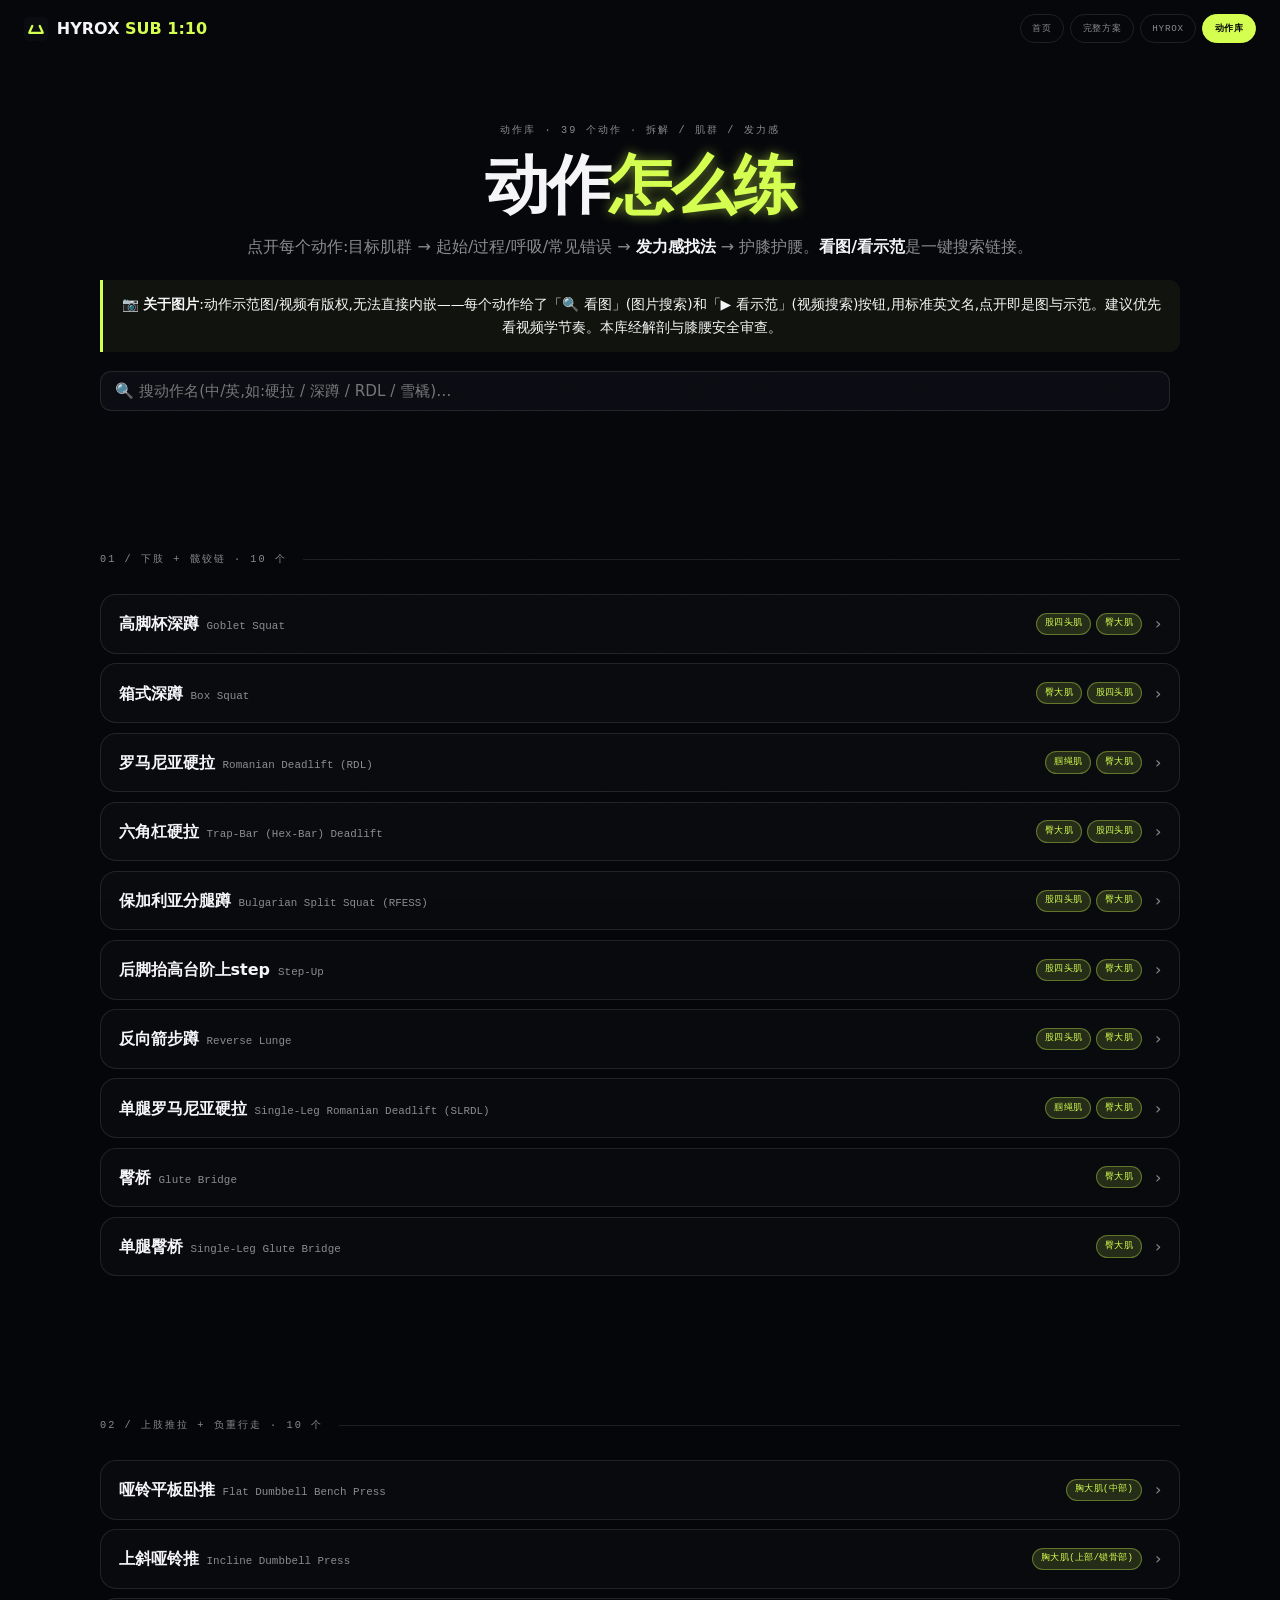
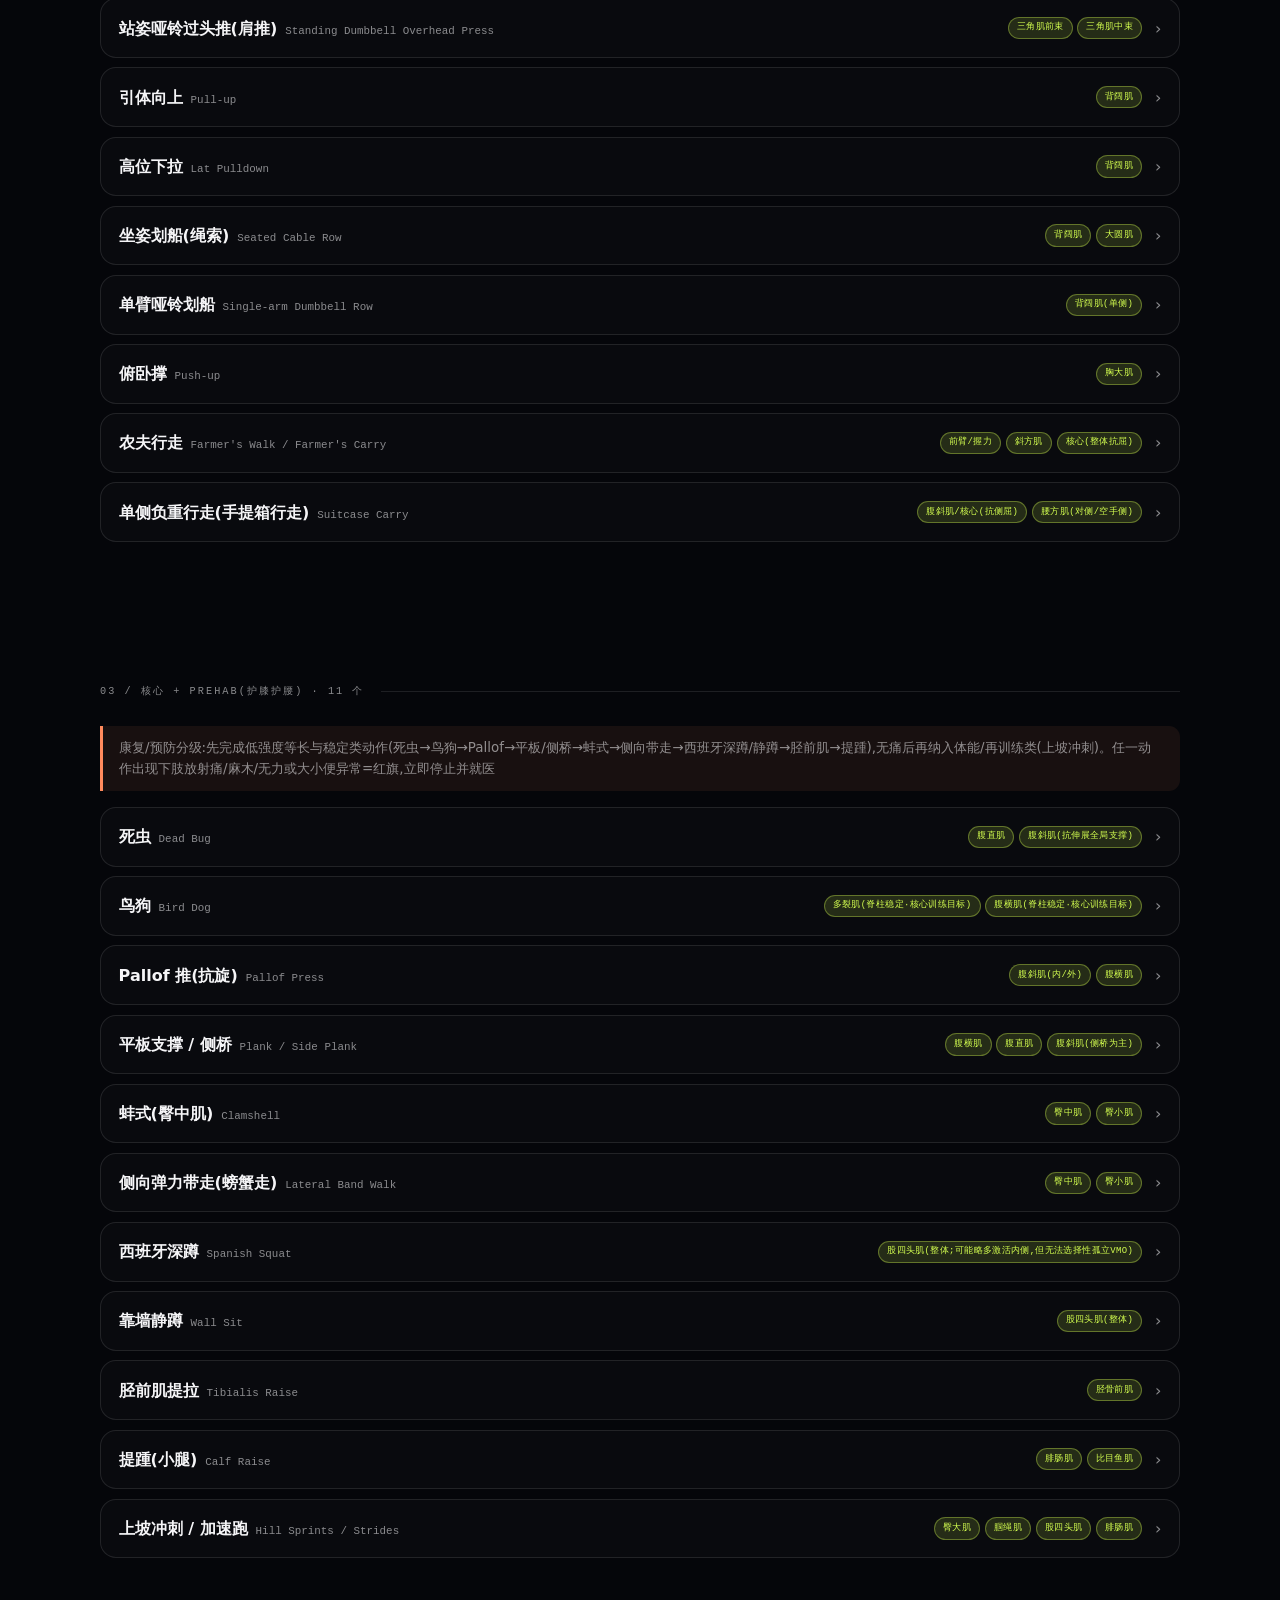
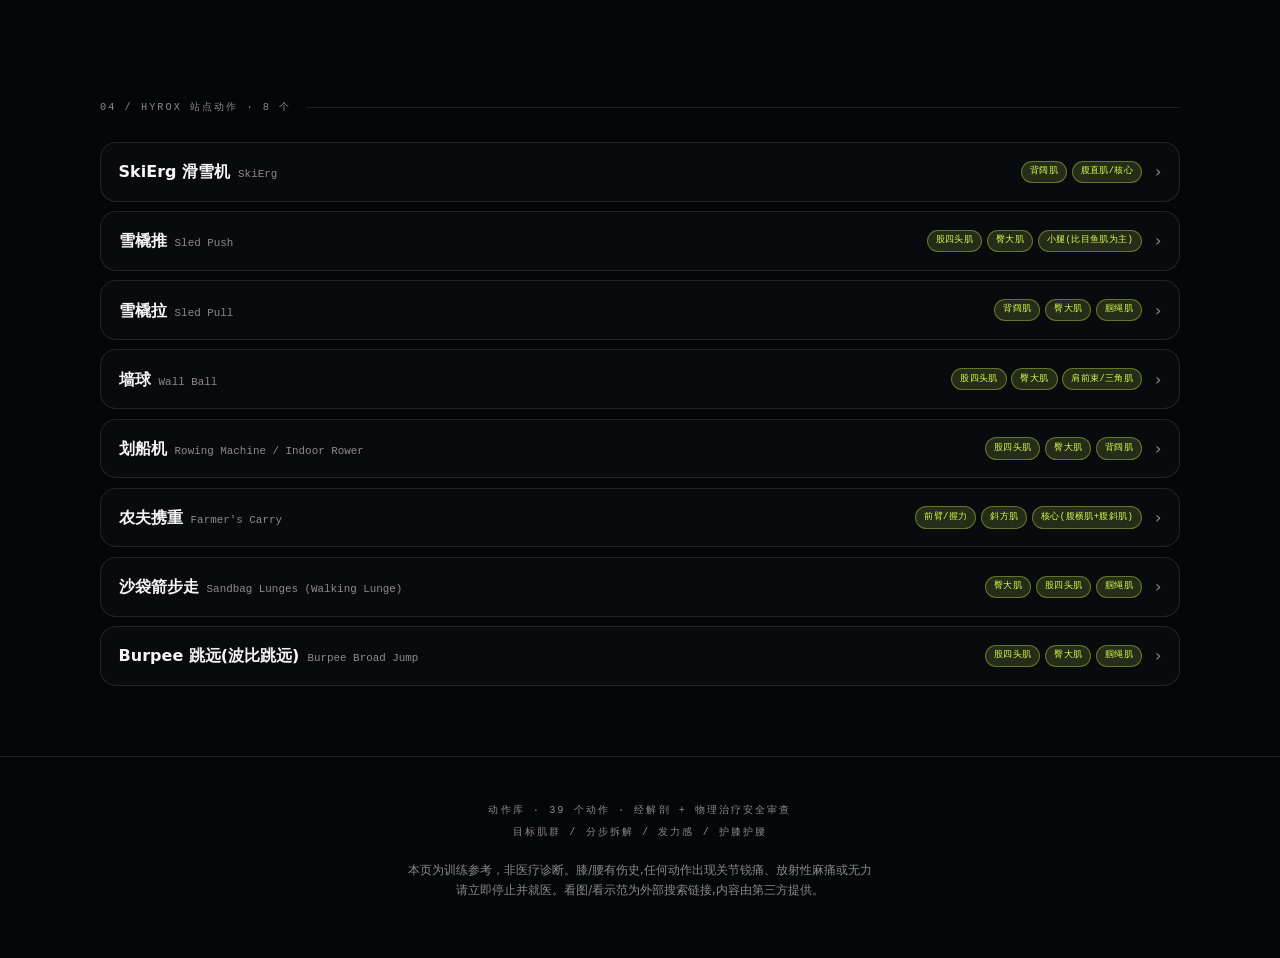
==== commit 8d7da2a8: "重建阶段2: 4 页接入共享内核 + phase2 并入完整方案(全站动态) 把 5 页全部重建在 assets/core 之上,数据/样式/引擎全站统一: - 各页删除内联 <style> → 引用" ====
--- a/exercises.html
+++ b/exercises.html
@@ -4,86 +4,14 @@
 <title>动作库 · 拆解 / 目标肌群 / 发力感找法</title>
 <meta name="description" content="计划中 39 个动作的目标肌群、分步拆解、常见错误、发力感找法与护膝护腰注意,附看图/看示范搜索链接。经解剖与安全审查。">
 <link rel="icon" href="data:image/svg+xml,%3Csvg xmlns='http://www.w3.org/2000/svg' viewBox='0 0 64 64'%3E%3Crect width='64' height='64' rx='14' fill='%2305060a'/%3E%3Cpath d='M14 40h36M14 40l8-16M50 40l-8-16' stroke='%23d4ff50' stroke-width='6' stroke-linecap='round' stroke-linejoin='round'/%3E%3C/svg%3E">
-<style>
-:root{color-scheme:dark;--ink:#05060a;--ink-2:#0a0c12;--text:#f5f5f7;--muted:rgba(245,245,247,.55);--volt:#d4ff50;--volt-rgb:212,255,80;--volt-on-light:#5c750e;--indigo:#583cff;--warn:#ff8a5d;--line:rgba(255,255,255,.1);--ease:cubic-bezier(.16,1,.3,1);--sans:"PingFang SC","SF Pro Display","Hiragino Sans GB","Microsoft YaHei",-apple-system,system-ui,sans-serif;--mono:ui-monospace,"SF Mono",Menlo,monospace;}
-*,*::before,*::after{box-sizing:border-box;margin:0;padding:0;}
-html{scroll-behavior:smooth;}
-body{font-family:var(--sans);background:var(--ink);color:var(--text);line-height:1.7;overflow-x:hidden;-webkit-font-smoothing:antialiased;}
-a{color:inherit;text-decoration:none;}
-section{position:relative;padding:clamp(2.4rem,4.5vw,3.6rem) 1.5rem;}
-.wrap{max-width:1000px;margin:0 auto;}
-h1{line-height:1.1;letter-spacing:-.02em;}
-.plus{color:var(--volt);}
-::selection{background:var(--volt);color:var(--ink);}
-.credits{font-family:var(--mono);font-size:.62rem;letter-spacing:.18em;text-transform:uppercase;color:var(--muted);}
-.sec-no{display:flex;align-items:center;gap:1rem;margin-bottom:1.2rem;}
-.sec-no::after{content:"";flex:1;height:1px;background:var(--line);}
-.lead{color:var(--muted);max-width:64ch;font-size:clamp(.96rem,2vw,1.08rem);}
-body::after{content:"";position:fixed;inset:0;z-index:5;pointer-events:none;opacity:.05;background-image:url("data:image/svg+xml,%3Csvg xmlns='http://www.w3.org/2000/svg' width='180' height='180'%3E%3Cfilter id='n'%3E%3CfeTurbulence type='fractalNoise' baseFrequency='0.8' numOctaves='2'/%3E%3C/filter%3E%3Crect width='180' height='180' filter='url(%23n)'/%3E%3C/svg%3E");mix-blend-mode:overlay;}
-header.bar{position:fixed;top:0;left:0;right:0;z-index:60;display:flex;align-items:center;justify-content:space-between;padding:.9rem 1.5rem;border-bottom:1px solid transparent;transition:border-color .4s,background .4s;}
-header.bar.scrolled{border-color:var(--line);background:rgba(5,6,10,.7);}
-@supports (backdrop-filter:blur(1px)){header.bar.scrolled{background:rgba(5,6,10,.55);backdrop-filter:blur(20px) saturate(1.5);}}
-.bar-logo{display:flex;align-items:center;gap:.55rem;font-weight:800;font-size:1rem;color:var(--text);}
-.bar-logo svg{width:24px;height:24px;}
-.bar-nav{display:flex;gap:.4rem;flex-wrap:wrap;justify-content:flex-end;}
-.bar-nav a{font-family:var(--mono);font-size:.56rem;letter-spacing:.06em;color:var(--muted);border:1px solid var(--line);border-radius:999px;padding:.32rem .65rem;text-transform:uppercase;white-space:nowrap;transition:border-color .2s,color .2s,background .2s;}
-.bar-nav a:hover{border-color:var(--volt);color:var(--volt);}
-.bar-nav a.active{background:var(--volt);color:var(--ink);border-color:var(--volt);font-weight:700;}
-@media(max-width:680px){.bar-logo span{display:none;}}
-.intro{padding-top:6rem;}
-.intro h1{font-size:clamp(1.9rem,5.5vw,3.2rem);font-weight:900;text-transform:uppercase;letter-spacing:-.03em;}
-.intro h1 .plus{text-shadow:0 0 12px rgba(var(--volt-rgb),.5);}
-.intro p{color:var(--muted);margin-top:1rem;}
-.note0{margin-top:1.2rem;border-left:3px solid var(--volt);background:rgba(var(--volt-rgb),.05);padding:.8rem 1.1rem;border-radius:0 .7rem .7rem 0;font-size:.86rem;color:var(--text);}
-.gnote{font-size:.84rem;color:var(--muted);border-left:3px solid var(--warn);background:rgba(255,138,93,.08);padding:.7rem 1rem;border-radius:0 .7rem .7rem 0;margin-bottom:1rem;line-height:1.6;}
-.exlist{display:grid;gap:.6rem;}
-details.ex{border:1px solid var(--line);border-radius:1rem;background:rgba(255,255,255,.02);overflow:hidden;}
-details.ex[open]{border-color:rgba(var(--volt-rgb),.3);}
-.ex summary{list-style:none;cursor:pointer;padding:.95rem 1.1rem;display:grid;grid-template-columns:1fr auto auto;gap:.8rem;align-items:center;}
-.ex summary::-webkit-details-marker{display:none;}
-.exn{font-weight:700;font-size:1rem;}
-.exn small{font-family:var(--mono);font-weight:400;font-size:.68rem;color:var(--muted);margin-left:.5rem;text-transform:none;}
-.exm{display:flex;gap:.3rem;flex-wrap:wrap;justify-content:flex-end;}
-.chev{color:var(--muted);transition:transform .3s var(--ease);}
-details.ex[open] .chev{transform:rotate(90deg);}
-.mb{font-family:var(--mono);font-size:.56rem;letter-spacing:.04em;border-radius:999px;padding:.16rem .5rem;white-space:nowrap;}
-.mb.p{background:rgba(var(--volt-rgb),.14);color:var(--volt);border:1px solid rgba(var(--volt-rgb),.35);}
-.mb.s{border:1px solid var(--line);color:var(--muted);}
-.exb{padding:0 1.1rem 1.1rem;}
-.exlinks{display:flex;gap:.6rem;margin:.2rem 0 1rem;}
-.exlinks a{font-family:var(--mono);font-size:.7rem;letter-spacing:.04em;border:1px solid var(--line);border-radius:999px;padding:.4rem .9rem;color:var(--text);transition:all .2s;}
-.exlinks a:hover{border-color:var(--volt);color:var(--volt);}
-.exrow{display:grid;grid-template-columns:72px 1fr;gap:.8rem;padding:.55rem 0;border-top:1px solid rgba(255,255,255,.06);align-items:start;}
-.exrow .lab{font-family:var(--mono);font-size:.56rem;letter-spacing:.06em;text-transform:uppercase;color:var(--volt);padding-top:.15rem;white-space:nowrap;}
-.exrow .val{font-size:.86rem;color:var(--muted);line-height:1.6;}
-.exrow .val b{color:var(--text);}
-.exrow.cue .lab{color:var(--volt);}
-.exrow.cue .val{color:var(--text);background:rgba(var(--volt-rgb),.05);border-radius:.6rem;padding:.6rem .8rem;}
-.exrow.inj .lab{color:var(--warn);}
-.exrow.inj .val{color:rgba(245,245,247,.7);}
-.mbset{display:flex;gap:.3rem;flex-wrap:wrap;align-items:center;margin:.2rem 0;}
-.mbset b{font-size:.66rem;color:var(--muted);font-family:var(--mono);}
-.fl{margin:0;padding-left:1rem;}
-.fl li{margin:.15rem 0;}
-@media(max-width:560px){.exrow{grid-template-columns:1fr;gap:.2rem;}.ex summary{grid-template-columns:1fr auto;}.exm{display:none;}}
-footer{border-top:1px solid var(--line);padding:2.4rem 1.5rem 3.4rem;text-align:center;}
-footer .credits{line-height:2.1;}
-footer .disc{margin-top:1rem;font-size:.72rem;color:var(--muted);max-width:62ch;margin-inline:auto;}
-
-.exsearch{display:flex;gap:.6rem;align-items:center;margin-top:1.2rem;}
-.exsearch input{flex:1;font-family:var(--sans);font-size:.95rem;background:#0a0c12;border:1px solid var(--line);border-radius:.7rem;color:var(--text);padding:.6rem .9rem;}
-.exsearch input:focus{outline:2px solid var(--volt);}
-.exsearch #exCount{font-family:var(--mono);font-size:.66rem;color:var(--muted);white-space:nowrap;}
-details.ex.hl{border-color:var(--volt);box-shadow:0 0 30px rgba(var(--volt-rgb),.12);}
-</style></head><body>
+<link rel="stylesheet" href="assets/core.css"></head><body>
 <header class="bar" id="bar">
   <a class="bar-logo" href="index.html"><svg viewBox="0 0 64 64" aria-hidden="true"><rect width="64" height="64" rx="14" fill="#0a0c12"/><path d="M14 42h36M14 42l8-18M50 42l-8-18" stroke="#d4ff50" stroke-width="6" stroke-linecap="round" stroke-linejoin="round"/></svg><span>HYROX <span class="plus">SUB 1:10</span></span></a>
   <nav class="bar-nav">
     <a href="index.html">首页</a>
     <a href="journey.html">完整方案</a>
+    <a href="schedule.html">HYROX</a>
     <a href="exercises.html" class="active">动作库</a>
-    <a href="schedule.html">HYROX</a>
-    <a href="phase2.html">多项目</a>
   </nav>
 </header>
 <section class="intro"><div class="wrap">
@@ -102,8 +30,9 @@
   <p class="credits">动作库 · 39 个动作 · 经解剖 + 物理治疗安全审查<br>目标肌群 / 分步拆解 / 发力感 / 护膝护腰</p>
   <p class="disc">本页为训练参考，非医疗诊断。膝/腰有伤史,任何动作出现关节锐痛、放射性麻痛或无力请立即停止并就医。看图/看示范为外部搜索链接,内容由第三方提供。</p>
 </footer>
+<script src="assets/core.js"></script>
 <script>
-(function(){var bar=document.getElementById('bar');var os=function(){bar.classList.toggle('scrolled',window.scrollY>40);};window.addEventListener('scroll',os,{passive:true});os();
+(function(){HX.initChrome();
 var _inp=document.getElementById('exSearch'),_cnt=document.getElementById('exCount'),_exs=document.querySelectorAll('details.ex');
 function _flt(){var q=(_inp.value||'').trim().toLowerCase(),n=0;_exs.forEach(function(d){var t=d.querySelector('summary').textContent.toLowerCase();var sh=!q||t.indexOf(q)>=0;d.style.display=sh?'':'none';if(sh)n++;});_cnt.textContent=q?(n+' 个匹配'):'';}
 if(_inp)_inp.addEventListener('input',_flt);
--- a/assets/core.css
+++ b/assets/core.css
@@ -0,0 +1,583 @@
+/* ============================================================
+   core.css — hyrox-plan shared design system + component union
+   Single stylesheet = UNION of journey / schedule / exercises /
+   phase2 / index inline <style> blocks. Pages can drop their
+   inline CSS and link this instead. Consolidation only — colors
+   and feel are unchanged (canonical token set = journey.html).
+
+   Conflict resolutions (documented, no HTML edits):
+   - :root tokens          -> journey.html canonical set
+   - .wrap max-width        -> standardized to 1080
+   - base .callout          -> journey (alert/red) + .volt + .alert
+   - base .card             -> phase2 (position:relative, supports .risk)
+   - .pday .ty              -> journey (volt); phase2 dl/dt/dd added additively
+   - bare summary{}         -> scoped to .week (avoid polluting .pblock/.ex/.dwk)
+   - bare select{}          -> scoped to .panel/.paces (avoid global form clobber)
+   - .lbtn                  -> dark base (journey); light override scoped to .logsec/.editorial
+   ============================================================ */
+
+/* ---------- 1. Design tokens ---------- */
+:root{
+  color-scheme:dark;
+  --ink:#05060a;--ink-2:#0a0c12;--paper:#f4f1ea;--text:#f5f5f7;--muted:rgba(245,245,247,.55);
+  --volt:#d4ff50;--volt-rgb:212,255,80;--volt-on-light:#5c750e;--indigo:#583cff;--warn:#ff8a5d;--alert:#ff5d5d;
+  --line:rgba(255,255,255,.1);--ease:cubic-bezier(.16,1,.3,1);
+  --sans:"PingFang SC","SF Pro Display","Hiragino Sans GB","Microsoft YaHei",-apple-system,system-ui,sans-serif;
+  --serif:"Songti SC","Noto Serif CJK SC",Georgia,serif;--mono:ui-monospace,"SF Mono",Menlo,monospace;
+}
+
+/* ---------- 2. Reset & base ---------- */
+*,*::before,*::after{box-sizing:border-box;margin:0;padding:0;}
+html{scroll-behavior:smooth;}
+body{font-family:var(--sans);background:var(--ink);color:var(--text);line-height:1.7;overflow-x:hidden;-webkit-font-smoothing:antialiased;}
+a{color:inherit;text-decoration:none;}
+section{position:relative;padding:clamp(3rem,5.5vw,5rem) 1.5rem;}
+.wrap{max-width:1080px;margin:0 auto;}
+
+/* ---------- 3. Typography & shared text ---------- */
+h1,h2,h3{line-height:1.12;letter-spacing:-.02em;text-wrap:balance;}
+h2{font-size:clamp(1.6rem,4.2vw,2.7rem);font-weight:800;}
+.plus{color:var(--volt);}
+::selection{background:var(--volt);color:var(--ink);}
+:focus-visible{outline:2px solid var(--volt);outline-offset:2px;border-radius:4px;}
+.ed{font-family:var(--serif);font-style:italic;font-weight:400;}
+.credits{font-family:var(--mono);font-size:.64rem;letter-spacing:.2em;text-transform:uppercase;color:var(--muted);}
+.lead{color:var(--muted);max-width:66ch;font-size:clamp(.98rem,2.1vw,1.1rem);}
+.sec-no{display:flex;align-items:center;gap:1rem;margin-bottom:1.6rem;}
+.sec-no::after{content:"";flex:1;height:1px;background:var(--line);}
+.chev{color:var(--muted);transition:transform .3s var(--ease);}
+/* film-grain overlay */
+body::after{content:"";position:fixed;inset:0;z-index:5;pointer-events:none;opacity:.05;
+  background-image:url("data:image/svg+xml,%3Csvg xmlns='http://www.w3.org/2000/svg' width='180' height='180'%3E%3Cfilter id='n'%3E%3CfeTurbulence type='fractalNoise' baseFrequency='0.8' numOctaves='2'/%3E%3C/filter%3E%3Crect width='180' height='180' filter='url(%23n)'/%3E%3C/svg%3E");
+  mix-blend-mode:overlay;}
+@media (prefers-reduced-motion:reduce){*{animation-duration:.001ms!important;transition-duration:.001ms!important;}}
+
+/* ---------- 4. Chrome: header / nav / toast / footer ---------- */
+header.bar{position:fixed;top:0;left:0;right:0;z-index:60;display:flex;align-items:center;justify-content:space-between;
+  padding:.9rem 1.5rem;border-bottom:1px solid transparent;transition:border-color .4s,background .4s;}
+header.bar.scrolled{border-color:var(--line);background:rgba(5,6,10,.7);}
+@supports (backdrop-filter:blur(1px)){header.bar.scrolled{background:rgba(5,6,10,.55);backdrop-filter:blur(20px) saturate(1.5);}}
+.bar-logo{display:flex;align-items:center;gap:.55rem;font-weight:800;font-size:1rem;color:var(--text);}
+.bar-logo svg{width:24px;height:24px;}
+.bar-nav{display:flex;gap:.4rem;flex-wrap:wrap;justify-content:flex-end;}
+.bar-nav a{font-family:var(--mono);font-size:.58rem;letter-spacing:.08em;color:var(--muted);border:1px solid var(--line);border-radius:999px;padding:.34rem .7rem;text-transform:uppercase;white-space:nowrap;transition:border-color .2s,color .2s,background .2s;}
+.bar-nav a:hover{border-color:var(--volt);color:var(--volt);}
+.bar-nav a.active{background:var(--volt);color:var(--ink);border-color:var(--volt);font-weight:700;}
+@media(max-width:640px){.bar-logo span{display:none;}}
+.toast{position:fixed;bottom:24px;left:50%;translate:-50% 16px;z-index:95;background:#14171f;border:1px solid var(--line);color:var(--text);
+  padding:.7rem 1.2rem;border-radius:999px;font-size:.86rem;box-shadow:0 14px 40px rgba(0,0,0,.5);opacity:0;transition:opacity .3s,translate .35s var(--ease);pointer-events:none;}
+.toast.show{opacity:1;translate:-50% 0;}
+footer{border-top:1px solid var(--line);padding:2.6rem 1.5rem 3.6rem;text-align:center;}
+footer .credits{line-height:2.2;}
+footer .disc{margin-top:1.1rem;font-size:.72rem;color:var(--muted);max-width:64ch;margin-inline:auto;}
+
+/* ---------- 5. Intro / hero / hub landing ---------- */
+.intro{padding-top:6.5rem;text-align:center;}
+.intro .glow{position:absolute;inset:0;z-index:-1;overflow:hidden;}
+.intro .glow i{position:absolute;border-radius:50%;filter:blur(120px);width:50vw;aspect-ratio:1;left:50%;top:30%;translate:-50% -50%;background:rgba(88,60,255,.13);}
+.intro h1{font-size:clamp(2rem,6vw,4rem);font-weight:900;letter-spacing:-.03em;text-transform:uppercase;line-height:.95;}
+.intro h1 .plus{text-shadow:0 0 12px rgba(var(--volt-rgb),.5);}
+.intro p{color:var(--muted);margin-top:1.1rem;}
+.verbadge{display:inline-flex;align-items:center;gap:.5rem;margin-top:1.4rem;font-family:var(--mono);font-size:.6rem;letter-spacing:.14em;text-transform:uppercase;color:var(--volt);border:1px solid rgba(var(--volt-rgb),.4);border-radius:999px;padding:.4rem .9rem;}
+.sports{max-width:680px;margin:1.6rem auto 0;display:flex;flex-wrap:wrap;gap:.5rem;justify-content:center;}
+.sports .sp{font-family:var(--mono);font-size:.62rem;letter-spacing:.08em;text-transform:uppercase;border:1px solid var(--line);border-radius:999px;padding:.4rem .85rem;color:var(--muted);}
+.sports .sp b{color:var(--volt);}
+/* compact inline tracker (journey) */
+.tracker{max-width:680px;margin:1.6rem auto 0;border:1px solid var(--line);border-radius:1.4rem;padding:1.4rem;background:rgba(255,255,255,.02);display:flex;gap:1rem;flex-wrap:wrap;justify-content:center;align-items:flex-end;}
+.tracker label{display:grid;gap:.3rem;font-family:var(--mono);font-size:.58rem;letter-spacing:.12em;text-transform:uppercase;color:var(--muted);}
+.tracker input{font-family:var(--sans);font-size:1.3rem;font-weight:800;background:#0a0c12;border:1px solid var(--line);border-radius:.6rem;color:var(--text);padding:.4rem .7rem;width:110px;}
+.tracker input:focus{outline:2px solid var(--volt);}
+.tracker .save{font-family:var(--mono);font-size:.6rem;letter-spacing:.1em;color:var(--volt-on-light);align-self:center;}
+/* primary objective banner (schedule) */
+.obj{max-width:680px;margin:1.8rem auto 0;border:1px solid rgba(var(--volt-rgb),.45);border-radius:1.2rem;background:rgba(var(--volt-rgb),.06);padding:1.2rem 1.4rem;display:flex;gap:1rem;align-items:center;text-align:left;box-shadow:0 0 50px rgba(var(--volt-rgb),.08);}
+.obj .ic{width:46px;height:46px;border-radius:12px;flex:none;display:grid;place-items:center;background:var(--volt);color:var(--ink);font-weight:900;font-size:1.4rem;}
+.obj .tx b{display:block;font-family:var(--mono);font-size:.6rem;letter-spacing:.2em;text-transform:uppercase;color:var(--volt);margin-bottom:.2rem;}
+.obj .tx span{font-size:.92rem;color:var(--text);}
+.obj.warn{border-color:var(--warn);background:rgba(255,138,93,.08);box-shadow:none;}
+.obj.warn .ic{background:var(--warn);}
+.obj.warn .tx b{color:var(--warn);}
+.datebar{max-width:680px;margin:1.4rem auto 0;display:flex;flex-wrap:wrap;gap:.6rem;justify-content:center;}
+.datebar .dchip{font-family:var(--mono);font-size:.64rem;letter-spacing:.1em;text-transform:uppercase;border:1px solid var(--line);border-radius:999px;padding:.45rem .9rem;color:var(--muted);}
+.datebar .dchip b{color:var(--text);font-weight:700;}
+.datebar .dchip.hot{border-color:rgba(var(--volt-rgb),.5);color:var(--volt);}
+/* progress tracker hero (schedule / phase2) */
+.tracker-hero{max-width:680px;margin:1.4rem auto 0;border:1px solid var(--line);border-radius:1.4rem;padding:1.6rem;background:rgba(255,255,255,.02);text-align:left;}
+.tracker-hero .row1{display:flex;flex-wrap:wrap;align-items:flex-end;gap:1rem;justify-content:space-between;}
+.tracker-hero label{display:grid;gap:.3rem;font-family:var(--mono);font-size:.6rem;letter-spacing:.14em;text-transform:uppercase;color:var(--muted);}
+.tracker-hero input[type=number]{font-family:var(--sans);font-size:1.5rem;font-weight:800;background:#0a0c12;border:1px solid var(--line);border-radius:.7rem;color:var(--text);padding:.45rem .8rem;width:120px;}
+.tracker-hero input:focus{outline:2px solid var(--volt);}
+.tracker-hero .goalbox{text-align:right;}
+.tracker-hero .goalbox b{font-size:1.5rem;color:var(--volt);font-weight:900;}
+.tracker-hero .goalbox span{display:block;font-family:var(--mono);font-size:.6rem;letter-spacing:.14em;text-transform:uppercase;color:var(--muted);}
+.bar-track{height:16px;border-radius:999px;background:#0a0c12;border:1px solid var(--line);margin-top:1.3rem;overflow:hidden;position:relative;}
+.bar-fill{height:100%;width:0;background:linear-gradient(90deg,var(--indigo),var(--volt));border-radius:999px;transition:width .6s var(--ease);}
+.bar-mark{position:absolute;top:-3px;bottom:-3px;width:2px;background:var(--warn);}
+.bar-mark::after{content:attr(data-l);position:absolute;top:-1.3rem;left:50%;translate:-50%;font-family:var(--mono);font-size:.54rem;color:var(--warn);white-space:nowrap;}
+.bar-stat{display:flex;justify-content:space-between;margin-top:.7rem;font-family:var(--mono);font-size:.68rem;letter-spacing:.1em;color:var(--muted);}
+.bar-stat b{color:var(--volt);}
+/* index hero */
+.hero{min-height:88svh;display:grid;place-items:center;text-align:center;padding-top:5rem;position:relative;overflow:clip;}
+.hero .glow{position:absolute;inset:0;z-index:-1;overflow:hidden;}
+.hero .glow i{position:absolute;border-radius:50%;filter:blur(120px);}
+.hero .glow i:nth-child(1){width:54vw;aspect-ratio:1;left:50%;top:34%;translate:-50% -50%;background:rgba(var(--volt-rgb),.1);}
+.hero .glow i:nth-child(2){width:38vw;aspect-ratio:1;left:14%;bottom:-12%;background:rgba(88,60,255,.13);}
+.hero .kick{margin-bottom:1.4rem;}
+.hero h1{font-size:clamp(2.6rem,9vw,6rem);font-weight:900;letter-spacing:-.04em;line-height:.95;text-transform:uppercase;}
+.hero h1 .plus{text-shadow:0 0 14px rgba(var(--volt-rgb),.5);}
+.hero .slogan{margin-top:1.4rem;font-size:clamp(1.05rem,2.4vw,1.4rem);color:var(--muted);max-width:40ch;margin-inline:auto;}
+.hero .slogan b{color:var(--text);font-weight:600;}
+.hero .cta{margin-top:2.4rem;display:flex;gap:.7rem;justify-content:center;flex-wrap:wrap;}
+.btn{display:inline-flex;align-items:center;gap:.5em;padding:.9rem 1.8rem;border-radius:999px;font-weight:800;font-size:1rem;cursor:pointer;background:var(--volt);color:var(--ink);border:0;box-shadow:0 0 0 1px rgba(var(--volt-rgb),.6),0 0 30px rgba(var(--volt-rgb),.22);transition:transform .25s var(--ease),box-shadow .25s var(--ease);}
+.btn:hover{transform:translateY(-2px);box-shadow:0 0 0 1px rgba(var(--volt-rgb),.85),0 0 50px rgba(var(--volt-rgb),.4);}
+.btn.ghost{background:transparent;color:var(--text);box-shadow:0 0 0 1px var(--line);}
+.btn.ghost:hover{box-shadow:0 0 0 1px var(--volt);}
+.scroll-cue{position:absolute;bottom:1.8rem;left:50%;translate:-50%;width:1px;height:50px;background:linear-gradient(var(--volt),transparent);}
+/* principle cards (index) */
+.pcard{border:1px solid var(--line);border-radius:1.2rem;padding:1.4rem 1.4rem;background:rgba(255,255,255,.02);}
+.pcard .ic{font-size:1.3rem;margin-bottom:.5rem;}
+.pcard h3{font-size:1.05rem;margin-bottom:.3rem;}
+.pcard p{font-size:.88rem;color:var(--muted);}
+/* sitemap cards (index) */
+.map{display:grid;gap:1rem;margin-top:.5rem;}
+.mcard{border:1px solid var(--line);border-radius:1.3rem;background:rgba(255,255,255,.02);padding:1.5rem 1.6rem;display:grid;grid-template-columns:1fr auto;gap:1rem;align-items:center;transition:border-color .25s,background .25s;}
+.mcard:hover{border-color:rgba(var(--volt-rgb),.4);background:rgba(var(--volt-rgb),.04);}
+.mcard.primary{border-color:rgba(var(--volt-rgb),.5);background:rgba(var(--volt-rgb),.06);box-shadow:0 0 50px rgba(var(--volt-rgb),.07);}
+.mcard .tag{font-family:var(--mono);font-size:.56rem;letter-spacing:.14em;text-transform:uppercase;color:var(--volt);border:1px solid rgba(var(--volt-rgb),.4);border-radius:999px;padding:.2rem .6rem;display:inline-block;margin-bottom:.6rem;}
+.mcard .tag.opt{color:var(--muted);border-color:var(--line);}
+.mcard h3{font-size:1.25rem;margin-bottom:.35rem;}
+.mcard p{font-size:.9rem;color:var(--muted);max-width:62ch;}
+.mcard .go{font-family:var(--mono);font-size:.66rem;letter-spacing:.1em;text-transform:uppercase;border:1px solid var(--line);border-radius:999px;padding:.55rem 1.1rem;color:var(--text);white-space:nowrap;transition:all .2s;}
+.mcard:hover .go{border-color:var(--volt);color:var(--volt);}
+@media(max-width:560px){.mcard{grid-template-columns:1fr;}.mcard .go{justify-self:start;}}
+/* numbered steps (index) */
+.steps{display:grid;gap:.8rem;counter-reset:s;}
+.step{display:grid;grid-template-columns:auto 1fr;gap:1rem;border:1px solid var(--line);border-radius:1rem;padding:1.1rem 1.3rem;background:rgba(255,255,255,.02);align-items:start;}
+.step::before{counter-increment:s;content:counter(s);font-family:var(--mono);font-weight:800;color:var(--ink);background:var(--volt);width:30px;height:30px;border-radius:50%;display:grid;place-items:center;font-size:.9rem;}
+.step b{color:var(--text);}
+.step span{font-size:.9rem;color:var(--muted);}
+/* reveal-on-scroll (index) */
+.reveal{opacity:0;translate:0 22px;transition:opacity .7s var(--ease),translate .7s var(--ease);}
+.reveal.in{opacity:1;translate:0 0;}
+@media (prefers-reduced-motion:reduce){.reveal{opacity:1;translate:0 0;}}
+
+/* ---------- 6. Tables (dark) + inline value spans ---------- */
+.tbl-wrap{overflow-x:auto;border:1px solid var(--line);border-radius:1.1rem;margin-top:.4rem;}
+table{width:100%;border-collapse:collapse;font-size:.86rem;min-width:560px;}
+thead th{text-align:left;font-family:var(--mono);font-size:.55rem;letter-spacing:.12em;text-transform:uppercase;color:var(--volt);padding:.8rem .9rem;border-bottom:1px solid var(--line);font-weight:600;white-space:nowrap;}
+tbody td{padding:.7rem .9rem;border-bottom:1px solid rgba(255,255,255,.06);color:var(--muted);vertical-align:top;}
+tbody tr:last-child td{border-bottom:0;}
+tbody td:first-child{color:var(--text);}
+tbody td b{color:var(--text);}
+tbody tr.hot td{color:var(--volt);font-weight:700;background:rgba(var(--volt-rgb),.05);}
+tbody tr.warn td{background:rgba(255,93,93,.06);}
+.vt{color:var(--volt);font-weight:700;}
+.vw{color:var(--warn);font-weight:700;}
+.sub{font-size:.74rem;color:var(--muted);}
+.mono{font-family:var(--mono);font-size:.74rem;white-space:nowrap;}
+
+/* ---------- 7. Cards, layout grids, callouts, markdown ---------- */
+.grid{display:grid;gap:1.1rem;}
+.g2{grid-template-columns:repeat(auto-fit,minmax(280px,1fr));}
+.g3{grid-template-columns:repeat(auto-fit,minmax(230px,1fr));}
+.card{border:1px solid var(--line);border-radius:1.3rem;padding:1.5rem 1.5rem;background:rgba(255,255,255,.02);position:relative;}
+.card h3{font-size:1.1rem;margin-bottom:.2rem;display:flex;align-items:center;gap:.5rem;}
+.card .role{font-family:var(--mono);font-size:.56rem;letter-spacing:.13em;text-transform:uppercase;color:var(--volt);margin-bottom:.8rem;display:block;}
+.card ul{margin-top:.3rem;}
+.card ul li{font-size:.86rem;color:var(--muted);padding:.28rem 0;display:flex;gap:.55rem;align-items:flex-start;list-style:none;}
+.card ul li::before{content:"—";color:var(--volt);flex:none;}
+.card ul li b{color:var(--text);}
+.risk{position:absolute;top:1.2rem;right:1.3rem;font-family:var(--mono);font-size:.54rem;letter-spacing:.1em;padding:.24rem .6rem;border-radius:999px;border:1px solid var(--line);color:var(--muted);text-transform:uppercase;}
+.risk.hi{border-color:var(--alert);color:var(--alert);}
+.risk.mid{border-color:var(--warn);color:var(--warn);}
+.risk.lo{border-color:rgba(var(--volt-rgb),.5);color:var(--volt);}
+/* callouts: base=alert(red, journey), .volt=green, .alert=red */
+.callout{border-left:3px solid var(--alert);background:rgba(255,93,93,.08);padding:1.1rem 1.3rem;border-radius:0 .9rem .9rem 0;font-size:.92rem;color:var(--text);margin-top:.5rem;line-height:1.65;}
+.callout b{color:var(--alert);}
+.callout.volt{border-color:var(--volt);background:rgba(var(--volt-rgb),.06);}
+.callout.volt b{color:var(--volt);}
+.callout.alert{border-color:var(--alert);background:rgba(255,93,93,.09);}
+.callout.alert b{color:var(--alert);}
+/* markdown container (journey) */
+.md{font-size:.92rem;color:var(--muted);line-height:1.7;}
+.md h3{color:var(--text);font-size:1.1rem;margin:1.4rem 0 .6rem;}
+.md h4{color:var(--text);font-size:.98rem;margin:1.1rem 0 .5rem;}
+.md p{margin:.6rem 0;}
+.md strong{color:var(--text);}
+.md ul,.md ol{margin:.5rem 0 .5rem 1.2rem;}
+.md li{margin:.3rem 0;}
+.md blockquote{border-left:3px solid var(--warn);background:rgba(255,138,93,.08);padding:.7rem 1rem;border-radius:0 .7rem .7rem 0;margin:.8rem 0;color:var(--text);}
+.md .mdtable{overflow-x:auto;border:1px solid var(--line);border-radius:.9rem;margin:.8rem 0;}
+.md table{min-width:480px;}
+.md .mdtable th{color:var(--volt);}
+
+/* ---------- 8. Day-by-day phase blocks ---------- */
+.pblocks{display:grid;gap:.8rem;margin-top:1rem;}
+details.pblock{border:1px solid var(--line);border-radius:1.2rem;background:rgba(255,255,255,.02);overflow:hidden;}
+details.pblock[open]{border-color:rgba(var(--volt-rgb),.3);}
+.pblock summary{list-style:none;cursor:pointer;padding:1.1rem 1.3rem;display:grid;grid-template-columns:auto 1fr auto;gap:1rem;align-items:center;}
+.pblock summary::-webkit-details-marker{display:none;}
+.pblock .bk{font-family:var(--mono);font-size:.62rem;color:var(--volt);white-space:nowrap;border-right:1px solid var(--line);padding-right:1rem;text-align:center;}
+.pblock .bt{font-size:1rem;font-weight:700;}
+.pblock .bt small{display:block;font-weight:400;font-size:.74rem;color:var(--muted);margin-top:.15rem;}
+details.pblock[open] .chev{transform:rotate(90deg);}
+.pbody{padding:0 1.3rem 1.2rem;}
+.pfocus{font-size:.85rem;color:var(--muted);border-left:2px solid rgba(var(--volt-rgb),.4);padding-left:.8rem;margin:.4rem 0 .7rem;line-height:1.6;}
+.pfocus b,.pcal b,.pmeta b{color:var(--volt);}
+.pcal{font-size:.8rem;color:var(--muted);background:rgba(var(--volt-rgb),.05);border:1px solid var(--line);border-radius:.7rem;padding:.6rem .9rem;margin-bottom:.7rem;line-height:1.55;}
+.pday{border-top:1px solid rgba(255,255,255,.07);padding:.8rem 0;}
+.pday .h{display:flex;gap:.55rem;align-items:baseline;flex-wrap:wrap;margin-bottom:.35rem;}
+.pday .d{font-family:var(--mono);font-size:.68rem;color:var(--volt);font-weight:700;}
+.pday .ty{font-family:var(--mono);font-size:.52rem;letter-spacing:.1em;text-transform:uppercase;border:1px solid rgba(var(--volt-rgb),.4);color:var(--volt);border-radius:999px;padding:.14rem .5rem;}
+.pday .t{font-weight:700;font-size:.9rem;}
+.pday .pd{font-size:.84rem;color:var(--muted);line-height:1.6;}
+/* phase2 dl/dt/dd day layout (additive) */
+.pday dl{display:grid;grid-template-columns:max-content 1fr;gap:.3rem .8rem;margin:0;}
+.pday dt{font-family:var(--mono);font-size:.55rem;letter-spacing:.06em;text-transform:uppercase;color:var(--volt);white-space:nowrap;padding-top:.2rem;}
+.pday dd{font-size:.84rem;color:var(--muted);margin:0;line-height:1.6;}
+.pmeta{font-size:.82rem;color:var(--muted);margin-top:1rem;border-top:1px dashed var(--line);padding-top:.8rem;line-height:1.6;}
+@media(max-width:560px){.pday dl{grid-template-columns:1fr;gap:.05rem;}.pday dt{margin-top:.45rem;}.pblock summary{grid-template-columns:auto 1fr;gap:.7rem;}.pblock .bk{border-right:0;padding-right:0;}}
+/* sample-day cards (journey) */
+.sdcard{border:1px solid var(--line);border-radius:1.1rem;background:rgba(255,255,255,.02);padding:1.1rem 1.2rem;}
+.sdh{font-size:.95rem;margin-bottom:.6rem;}
+.sdt{min-width:0;font-size:.8rem;}
+.sdt td{padding:.45rem .5rem;}
+.sdtot{margin-top:.7rem;font-family:var(--mono);font-size:.72rem;color:var(--volt);background:rgba(var(--volt-rgb),.06);border-radius:.6rem;padding:.5rem .7rem;line-height:1.5;}
+
+/* ---------- 9. Multisport extras (phase2) ---------- */
+.weekrow{display:grid;grid-template-columns:84px 1fr;gap:1rem;border:1px solid var(--line);border-radius:1rem;padding:.95rem 1.2rem;background:rgba(255,255,255,.02);align-items:center;margin-bottom:.6rem;}
+.weekrow .dy{font-family:var(--mono);font-size:.64rem;letter-spacing:.06em;color:var(--volt);border-right:1px solid var(--line);padding-right:1rem;}
+.weekrow .dy b{display:block;font-size:1rem;color:var(--text);}
+.weekrow .ct{font-size:.88rem;color:var(--muted);}
+.weekrow .ct b{color:var(--text);}
+.weekrow .tag{display:inline-block;font-family:var(--mono);font-size:.52rem;letter-spacing:.1em;text-transform:uppercase;padding:.16rem .5rem;border-radius:999px;border:1px solid var(--line);margin-right:.4rem;color:var(--muted);}
+.weekrow .tag.str{border-color:rgba(var(--volt-rgb),.5);color:var(--volt);}
+.weekrow .tag.burn{border-color:var(--indigo);color:#b9acff;}
+.weekrow .tag.fun{border-color:rgba(255,255,255,.25);}
+.weekrow .tag.risk{border-color:var(--alert);color:var(--alert);}
+.weekrow .tag.rest{border-color:rgba(255,255,255,.18);}
+@media(max-width:560px){.weekrow{grid-template-columns:1fr;}.weekrow .dy{border-right:0;border-bottom:1px solid var(--line);padding-right:0;padding-bottom:.4rem;}.weekrow .dy b{display:inline;margin-left:.4rem;}}
+/* impact-unlock gate (phase2 + index share .gate) */
+.gate{border:1px solid var(--alert);border-radius:1.3rem;background:rgba(255,93,93,.07);padding:1.5rem 1.6rem;margin-top:.5rem;}
+.gate h3{font-size:1.15rem;color:var(--alert);margin-bottom:.7rem;display:flex;align-items:center;gap:.5rem;}
+.gate ul li{font-size:.9rem;color:var(--text);padding:.32rem 0;display:flex;gap:.6rem;align-items:flex-start;line-height:1.55;}
+.gate ul li::before{content:"●";color:var(--alert);font-size:.6rem;margin-top:.45rem;flex:none;}
+.gate ul li b{color:#fff;}
+.gate b{color:var(--alert);}
+.gate p{font-size:.92rem;color:var(--text);}
+/* energy-availability panel (phase2) */
+.ea{border:1px solid rgba(var(--volt-rgb),.35);border-radius:1.2rem;background:rgba(var(--volt-rgb),.04);padding:1.5rem 1.5rem;margin-top:1.2rem;}
+.ea .formula{font-family:var(--mono);font-size:.92rem;color:var(--volt);background:#0a0c12;border:1px solid var(--line);border-radius:.7rem;padding:.8rem 1rem;margin:.7rem 0;text-align:center;}
+.ea .twocol{display:grid;grid-template-columns:repeat(auto-fit,minmax(220px,1fr));gap:1rem;margin-top:1rem;}
+.ea .tc{border:1px solid var(--line);border-radius:.9rem;padding:1rem 1.1rem;background:rgba(255,255,255,.02);}
+.ea .tc .h{font-family:var(--mono);font-size:.58rem;letter-spacing:.12em;text-transform:uppercase;color:var(--volt);margin-bottom:.5rem;}
+.ea .tc .big{font-size:1.6rem;font-weight:900;color:var(--text);letter-spacing:-.02em;}
+.ea .tc .big span{font-size:.85rem;font-weight:600;color:var(--muted);}
+.ea .tc p{font-size:.82rem;color:var(--muted);margin-top:.4rem;}
+/* open-questions list (phase2) */
+.oq{border:1px solid var(--line);border-radius:1.2rem;background:rgba(255,255,255,.02);padding:1.5rem 1.6rem;}
+.oq ol{margin:0;padding-left:1.2rem;}
+.oq li{font-size:.9rem;color:var(--muted);padding:.4rem 0;line-height:1.6;}
+.oq li b{color:var(--text);}
+
+/* ---------- 10. Daily tracker (journey dark engine) ---------- */
+.dctl{display:flex;gap:1rem;flex-wrap:wrap;align-items:flex-end;margin-top:1.2rem;}
+.dctl label{display:grid;gap:.3rem;font-family:var(--mono);font-size:.58rem;letter-spacing:.12em;text-transform:uppercase;color:var(--muted);}
+.dctl input,.dctl select{font-family:var(--sans);font-size:.9rem;background:#0a0c12;border:1px solid var(--line);border-radius:.6rem;color:var(--text);padding:.45rem .6rem;}
+.dnav{display:flex;gap:.4rem;}
+.dnav button{font-family:var(--mono);font-size:.72rem;background:#0a0c12;border:1px solid var(--line);border-radius:.6rem;color:var(--text);padding:.45rem .85rem;cursor:pointer;}
+.dnav button:hover{border-color:var(--volt);color:var(--volt);}
+.dweekhd{display:flex;justify-content:space-between;align-items:baseline;margin:1.5rem 0 .7rem;flex-wrap:wrap;gap:.5rem;}
+#dWeekLabel{font-weight:700;font-size:1.05rem;}
+.dsum{font-family:var(--mono);font-size:.7rem;color:var(--volt);border:1px solid rgba(var(--volt-rgb),.4);border-radius:999px;padding:.3rem .7rem;}
+.ddays{display:grid;gap:.6rem;}
+.dday{border:1px solid var(--line);border-radius:1rem;background:rgba(255,255,255,.02);padding:.85rem 1.05rem;display:grid;grid-template-columns:58px 1fr;gap:.9rem;align-items:start;}
+.dday.done{border-color:rgba(var(--volt-rgb),.45);background:rgba(var(--volt-rgb),.06);}
+.dday.rest{opacity:.7;}
+.dday .dd{font-family:var(--mono);font-size:.62rem;color:var(--volt);text-align:center;border-right:1px solid var(--line);padding-right:.7rem;}
+.dday .dd b{display:block;font-size:1.05rem;color:var(--text);margin-top:.1rem;}
+.dday .sess{font-size:.9rem;color:var(--text);}
+.dday .sess .ty{font-family:var(--mono);font-size:.5rem;letter-spacing:.1em;text-transform:uppercase;border:1px solid rgba(var(--volt-rgb),.4);color:var(--volt);border-radius:999px;padding:.12rem .45rem;margin-right:.4rem;}
+.dday .det{font-size:.78rem;color:var(--muted);line-height:1.55;margin:.4rem 0 0;display:none;}
+.dday .dc.open .det{display:block;}
+.dday .dx{font-size:.62rem;color:var(--muted);cursor:pointer;margin-left:.3rem;}
+.dday .dx:hover{color:var(--volt);}
+.dday .drow{display:flex;gap:.55rem;flex-wrap:wrap;align-items:center;margin-top:.55rem;}
+.dday .drow label{display:flex;align-items:center;gap:.3rem;font-family:var(--mono);font-size:.56rem;letter-spacing:.06em;text-transform:uppercase;color:var(--muted);}
+.dday .drow input[type=checkbox]{width:18px;height:18px;accent-color:var(--volt);cursor:pointer;}
+.dday .drow input[type=number]{width:72px;}
+.dday .drow input[type=text]{flex:1;min-width:140px;}
+.dday .drow input{font-family:var(--sans);font-size:.82rem;background:#0a0c12;border:1px solid var(--line);border-radius:.5rem;color:var(--text);padding:.3rem .5rem;}
+.dtools{display:flex;gap:.6rem;flex-wrap:wrap;margin-top:1.4rem;}
+.lbtn{font-family:var(--sans);font-weight:700;font-size:.82rem;border-radius:999px;padding:.5rem 1.1rem;cursor:pointer;border:1.5px solid var(--line);background:none;color:var(--text);}
+.lbtn:hover{border-color:var(--volt);color:var(--volt);}
+.dnote2{margin-top:1rem;font-size:.8rem;color:var(--muted);border-left:3px solid var(--volt);background:rgba(var(--volt-rgb),.05);padding:.6rem .9rem;border-radius:0 .6rem .6rem 0;}
+/* auto-reflow states (journey) */
+.dday.adj{border-color:rgba(255,138,93,.45);background:rgba(255,138,93,.06);}
+.dday .adjchip{font-family:var(--mono);font-size:.5rem;letter-spacing:.1em;text-transform:uppercase;background:var(--warn);color:var(--ink);border-radius:999px;padding:.1rem .4rem;margin-left:.4rem;vertical-align:middle;}
+.dday .adjnote{font-size:.74rem;color:var(--warn);margin:.35rem 0 0;line-height:1.5;}
+
+/* ---------- 11. Autoregulation module (journey) ---------- */
+.armod{border:1px solid var(--line);border-radius:1.2rem;background:rgba(255,255,255,.02);padding:1.3rem 1.4rem;margin:.6rem 0 1.4rem;}
+.armod h3{font-size:1.1rem;margin-bottom:.3rem;}
+.armod>.sub{font-size:.85rem;color:var(--muted);margin-bottom:1rem;}
+.arform{display:flex;gap:.7rem;flex-wrap:wrap;align-items:flex-end;}
+.arform label{display:grid;gap:.25rem;font-family:var(--mono);font-size:.55rem;letter-spacing:.08em;text-transform:uppercase;color:var(--muted);}
+.arform input,.arform select{font-family:var(--sans);font-size:.85rem;background:#0a0c12;border:1px solid var(--line);border-radius:.5rem;color:var(--text);padding:.4rem .5rem;}
+.arform input[type=text]{min-width:160px;}.arform input[type=number]{width:70px;}
+#arAddBtn{font-family:var(--sans);font-weight:700;font-size:.8rem;background:var(--volt);color:var(--ink);border:0;border-radius:999px;padding:.5rem 1rem;cursor:pointer;}
+.arrecent{margin:.8rem 0;display:grid;gap:.2rem;}
+.arrecent .r{font-size:.78rem;color:var(--muted);display:flex;justify-content:space-between;gap:.6rem;border-bottom:1px solid rgba(255,255,255,.06);padding:.25rem 0;}
+.arrecent .r b{color:var(--text);}.arrecent .r .hd{color:var(--warn);font-family:var(--mono);font-size:.58rem;}
+.arrecent .r .dx{cursor:pointer;color:var(--muted);margin-left:.3rem;}.arrecent .r .dx:hover{color:var(--alert);}
+.arflags{display:flex;gap:.8rem;flex-wrap:wrap;align-items:center;margin:.7rem 0;font-size:.78rem;color:var(--muted);}
+.arflags label{display:flex;align-items:center;gap:.3rem;}
+.arflags input[type=checkbox]{width:16px;height:16px;accent-color:var(--warn);}
+.arflags select{background:#0a0c12;border:1px solid var(--line);border-radius:.4rem;color:var(--text);padding:.2rem .4rem;font-size:.78rem;}
+.arpanel{margin-top:1rem;border-radius:1rem;padding:1.1rem 1.2rem;border:1px solid var(--line);}
+.arpanel .lab{font-family:var(--mono);font-size:.6rem;letter-spacing:.14em;text-transform:uppercase;font-weight:700;}
+.arpanel h4{font-size:1.15rem;margin:.3rem 0 .6rem;}
+.arpanel .row{font-size:.85rem;color:var(--muted);margin:.4rem 0;line-height:1.55;}.arpanel .row b{color:var(--text);}
+.arpanel.green{border-color:rgba(var(--volt-rgb),.5);background:rgba(var(--volt-rgb),.06);}.arpanel.green .lab,.arpanel.green h4{color:var(--volt);}
+.arpanel.yellow{border-color:#e0c44d;background:rgba(224,196,77,.08);}.arpanel.yellow .lab,.arpanel.yellow h4{color:#e0c44d;}
+.arpanel.orange{border-color:var(--warn);background:rgba(255,138,93,.08);}.arpanel.orange .lab,.arpanel.orange h4{color:var(--warn);}
+.arpanel.red{border-color:var(--alert);background:rgba(255,93,93,.08);}.arpanel.red .lab,.arpanel.red h4{color:var(--alert);}
+
+/* ---------- 12. Dynamic engine overview (journey) ---------- */
+.dynmod{border:1px solid rgba(var(--volt-rgb),.28);border-radius:1.2rem;background:rgba(var(--volt-rgb),.03);padding:1.3rem 1.4rem;margin:.6rem 0 1.2rem;}
+.dynmod h3{font-size:1.1rem;margin-bottom:.3rem;}
+.dynmod>.sub{font-size:.84rem;color:var(--muted);margin-bottom:1rem;line-height:1.6;}
+.dynform{display:flex;gap:.7rem;flex-wrap:wrap;align-items:flex-end;}
+.dynform label{display:grid;gap:.25rem;font-family:var(--mono);font-size:.55rem;letter-spacing:.08em;text-transform:uppercase;color:var(--muted);}
+.dynform label.ck{display:flex;align-items:center;gap:.35rem;align-self:center;text-transform:none;letter-spacing:0;font-family:var(--sans);font-size:.78rem;color:var(--text);}
+.dynform input,.dynform select{font-family:var(--sans);font-size:.85rem;background:#0a0c12;border:1px solid var(--line);border-radius:.5rem;color:var(--text);padding:.4rem .5rem;}
+.dynform input[type=text]{min-width:200px;}.dynform input[type=number]{width:96px;}
+.dynform input[type=checkbox]{width:16px;height:16px;accent-color:var(--volt);}
+#mAddBtn{font-family:var(--sans);font-weight:700;font-size:.8rem;background:var(--volt);color:var(--ink);border:0;border-radius:999px;padding:.5rem 1rem;cursor:pointer;}
+.dyncards{display:grid;gap:.8rem;grid-template-columns:repeat(auto-fit,minmax(216px,1fr));margin-top:1rem;}
+.dyncard{border:1px solid var(--line);border-radius:1rem;background:rgba(255,255,255,.02);padding:1rem 1.1rem;}
+.dyncard .lab{font-family:var(--mono);font-size:.56rem;letter-spacing:.13em;text-transform:uppercase;color:var(--volt);}
+.dyncard .big{font-size:1.5rem;font-weight:800;margin:.22rem 0;}
+.dyncard .big small{font-size:.78rem;font-weight:600;color:var(--muted);}
+.dyncard .ln{font-size:.78rem;color:var(--muted);line-height:1.5;margin:.2rem 0;}
+.dyncard .ln b{color:var(--text);}
+.dyncard .tag{display:inline-block;font-family:var(--mono);font-size:.56rem;letter-spacing:.06em;border:1px solid var(--line);border-radius:999px;padding:.06rem .45rem;color:var(--text);}
+.dyncard.warn{border-color:var(--warn);background:rgba(255,138,93,.07);}.dyncard.warn .lab{color:var(--warn);}
+.dynset{margin-top:1rem;border-top:1px dashed var(--line);padding-top:.6rem;}
+.dynset summary{cursor:pointer;font-family:var(--mono);font-size:.62rem;letter-spacing:.1em;text-transform:uppercase;color:var(--muted);}
+.dynset summary:hover{color:var(--volt);}
+
+/* ---------- 13. HYROX schedule-specific (schedule) ---------- */
+.panel{border:1px solid var(--line);border-radius:1.3rem;background:rgba(255,255,255,.02);padding:1.6rem 1.5rem;margin-top:.5rem;}
+.panel h3{font-size:1.05rem;margin-bottom:.3rem;}
+.panel .hint{font-size:.82rem;color:var(--muted);margin-bottom:1.2rem;}
+.daygrid{display:grid;grid-template-columns:repeat(auto-fit,minmax(120px,1fr));gap:.7rem;}
+.daygrid .dc{border:1px solid var(--line);border-radius:.8rem;padding:.7rem .8rem;background:#0a0c12;}
+.daygrid .dc .wd{font-family:var(--mono);font-size:.62rem;letter-spacing:.1em;color:var(--volt);margin-bottom:.4rem;}
+.daygrid select,.paces select{width:100%;}
+/* select styling scoped to .panel/.paces (avoid global form clobber) */
+.panel select,.paces input{font-family:var(--sans);font-size:.85rem;background:#0a0c12;border:1px solid var(--line);border-radius:.5rem;color:var(--text);padding:.4rem .5rem;}
+.panel select:focus,.paces input:focus{outline:2px solid var(--volt);}
+.paces{display:grid;grid-template-columns:repeat(auto-fit,minmax(150px,1fr));gap:.9rem;margin-top:1.4rem;padding-top:1.4rem;border-top:1px solid var(--line);}
+.paces label{display:grid;gap:.35rem;font-family:var(--mono);font-size:.58rem;letter-spacing:.12em;text-transform:uppercase;color:var(--muted);}
+.paces input{width:100%;}
+.panel .actions{margin-top:1.3rem;display:flex;gap:.7rem;flex-wrap:wrap;align-items:center;}
+.pbtn{font-family:var(--sans);font-weight:700;font-size:.82rem;border-radius:999px;padding:.55rem 1.2rem;cursor:pointer;border:1.5px solid var(--line);background:none;color:var(--text);transition:all .2s var(--ease);}
+.pbtn:hover{border-color:var(--volt);color:var(--volt);}
+.pbtn.primary{background:var(--volt);color:var(--ink);border-color:var(--volt);}
+.recalc{font-family:var(--mono);font-size:.62rem;letter-spacing:.1em;color:var(--volt);}
+/* pace curve */
+.pacecurve{display:flex;gap:.4rem;align-items:flex-end;overflow-x:auto;padding:1.2rem .3rem .6rem;border:1px solid var(--line);border-radius:1.1rem;background:rgba(255,255,255,.02);margin-top:.4rem;min-height:170px;}
+.pbar{flex:0 0 auto;width:46px;text-align:center;display:flex;flex-direction:column;justify-content:flex-end;}
+.pbar .bar{width:60%;margin:0 auto .4rem;background:linear-gradient(var(--volt),rgba(var(--volt-rgb),.25));border-radius:5px 5px 0 0;transition:height .5s var(--ease);}
+.pbar.peak .bar{background:linear-gradient(var(--indigo),rgba(88,60,255,.3));}
+.pbar .pl{font-family:var(--mono);font-size:.6rem;color:var(--text);font-weight:700;}
+.pbar .wl{font-family:var(--mono);font-size:.54rem;color:var(--muted);margin-top:.15rem;}
+/* weeks (HYROX 12-week) — bare summary{} scoped to .week */
+.weeks{display:grid;gap:.8rem;margin-top:.5rem;}
+details.week{border:1px solid var(--line);border-radius:1.2rem;background:rgba(255,255,255,.02);overflow:hidden;}
+details.week[open]{border-color:rgba(var(--volt-rgb),.3);}
+details.week.peak{border-color:rgba(var(--volt-rgb),.35);background:rgba(var(--volt-rgb),.035);}
+.week summary{list-style:none;cursor:pointer;padding:1.1rem 1.4rem;display:grid;grid-template-columns:auto 1fr auto;gap:1.1rem;align-items:center;}
+.week summary::-webkit-details-marker{display:none;}
+.week summary .wk{font-family:var(--mono);font-size:.66rem;letter-spacing:.08em;color:var(--volt);text-align:center;border-right:1px solid var(--line);padding-right:1.1rem;white-space:nowrap;}
+.week summary .wk b{display:block;font-size:1.3rem;color:var(--text);letter-spacing:-.02em;}
+.week summary .wk .wk-dates{display:block;font-size:.56rem;color:var(--muted);font-weight:400;letter-spacing:.04em;margin-top:.25rem;}
+.week summary .ttl{font-size:1rem;font-weight:700;}
+.week summary .ttl small{display:block;font-weight:400;font-size:.8rem;color:var(--muted);margin-top:.15rem;}
+.week summary .meta{text-align:right;font-family:var(--mono);font-size:.62rem;letter-spacing:.04em;color:var(--muted);white-space:nowrap;}
+.week summary .meta b{color:var(--volt);}
+.week summary .chev{display:inline-block;transition:transform .3s var(--ease);color:var(--muted);margin-left:.4rem;}
+details.week[open] summary .chev{transform:rotate(90deg);}
+.days{padding:0 1.4rem 1.3rem;display:grid;gap:.1rem;}
+.day{display:grid;grid-template-columns:96px 84px 1fr;gap:.9rem;padding:.65rem .2rem;border-top:1px solid rgba(255,255,255,.06);align-items:baseline;font-size:.88rem;}
+.day .d{font-weight:700;color:var(--text);}
+.day .d .dt{display:block;font-family:var(--mono);font-size:.6rem;color:var(--muted);font-weight:400;letter-spacing:.04em;margin-top:.15rem;}
+.day .ty{font-family:var(--mono);font-size:.56rem;letter-spacing:.1em;text-transform:uppercase;padding:.2rem .5rem;border-radius:999px;border:1px solid var(--line);color:var(--muted);text-align:center;height:fit-content;}
+.day.train .ty{border-color:rgba(var(--volt-rgb),.4);color:var(--volt);}
+.day.run .ty{background:rgba(var(--volt-rgb),.12);}
+.day .c{color:var(--muted);}
+.day .c b{color:var(--text);}
+.day .c .vt{color:var(--volt);}
+.day .c i{font-style:normal;color:var(--volt);font-weight:700;font-size:.8rem;}
+.day .c .meal{display:block;margin-top:.5rem;padding:.45rem .65rem;background:rgba(var(--volt-rgb),.06);border-left:2px solid rgba(var(--volt-rgb),.5);border-radius:0 .5rem .5rem 0;font-size:.79rem;color:var(--muted);line-height:1.55;}
+.day .c .meal b{color:var(--volt);}
+.day .c .exlink{display:inline-block;margin-top:.4rem;font-family:var(--mono);font-size:.68rem;letter-spacing:.04em;color:var(--volt);border:1px solid rgba(var(--volt-rgb),.4);border-radius:999px;padding:.14rem .55rem;text-decoration:none;}
+.day .c .exlink:hover{background:rgba(var(--volt-rgb),.12);}
+@media(max-width:560px){
+  .day{grid-template-columns:1fr;gap:.2rem;}
+  .day .d .dt{display:inline;margin-left:.5rem;}
+  .day .ty{justify-self:start;}
+  .week summary{grid-template-columns:auto 1fr;}
+  .week summary .meta{display:none;}
+  .week summary .wk{border-right:0;padding-right:0;}
+}
+/* meal cards (schedule) */
+.mealgrid{display:grid;grid-template-columns:repeat(auto-fit,minmax(300px,1fr));gap:1.1rem;margin-top:.5rem;}
+.mealcard{border:1px solid var(--line);border-radius:1.3rem;background:rgba(255,255,255,.02);padding:1.5rem 1.4rem;}
+.mealcard.train{border-color:rgba(var(--volt-rgb),.35);background:rgba(var(--volt-rgb),.04);}
+.mealcard .hd{display:flex;align-items:baseline;justify-content:space-between;gap:1rem;margin-bottom:1rem;}
+.mealcard .hd h3{font-size:1.12rem;}
+.mealcard .hd .kc{font-family:var(--mono);font-size:.7rem;letter-spacing:.08em;color:var(--volt);}
+.mealcard .ml{display:grid;grid-template-columns:60px 1fr auto;gap:.7rem;padding:.5rem 0;border-top:1px solid rgba(255,255,255,.06);font-size:.84rem;align-items:baseline;}
+.mealcard .ml .w{font-family:var(--mono);font-size:.56rem;letter-spacing:.1em;text-transform:uppercase;color:var(--volt);}
+.mealcard .ml .f{color:var(--muted);}
+.mealcard .ml .p{font-family:var(--mono);font-size:.64rem;color:var(--muted);white-space:nowrap;}
+.mealnote{margin-top:1.3rem;font-size:.84rem;color:var(--muted);}
+.mealnote b{color:var(--text);}
+
+/* ---------- 14. Light editorial themes + records/journal ---------- */
+/* schedule editorial log section */
+.logsec{background:var(--paper);color:#111317;}
+.logsec .credits{color:rgba(17,19,23,.6);}
+.logsec h2{color:#0a0a0c;}
+.logsec h3.subh{color:#0a0a0c;font-size:1.12rem;margin:2.2rem 0 .8rem;display:flex;align-items:center;gap:.6rem;}
+.logsec h3.subh .n{font-family:var(--mono);font-size:.7rem;background:#0a0a0c;color:var(--volt);border-radius:7px;padding:.2rem .5rem;font-weight:700;}
+.logsec .lead{color:rgba(17,19,23,.7);}
+.logsec .sec-no::after{background:rgba(17,19,23,.14);}
+/* phase2 editorial section */
+.editorial{background:var(--paper);color:#111317;}
+.editorial .credits{color:rgba(17,19,23,.6);}
+.editorial h2,.editorial h3{color:#0a0a0c;}
+.editorial .lead{color:rgba(17,19,23,.7);}
+.editorial .sec-no::after{background:rgba(17,19,23,.14);}
+.editorial .tbl-wrap{border-color:rgba(17,19,23,.16);background:#fff;}
+.editorial table tbody td{color:rgba(17,19,23,.72);border-color:rgba(17,19,23,.08);}
+.editorial table tbody td:first-child{color:#0a0a0c;}
+.editorial table thead th{color:var(--volt-on-light);border-color:rgba(17,19,23,.14);}
+.editorial table tbody td b{color:#0a0a0c;}
+.editorial table tbody tr.hot td{color:var(--volt-on-light);background:rgba(92,117,14,.08);}
+.editorial .subh{font-size:1.1rem;margin:2.2rem 0 .8rem;display:flex;align-items:center;gap:.6rem;}
+.editorial .subh .n{font-family:var(--mono);font-size:.68rem;background:#0a0a0c;color:var(--volt);border-radius:7px;padding:.2rem .5rem;font-weight:700;}
+.ecard{border:1px solid rgba(17,19,23,.16);border-radius:1.1rem;background:#fff;padding:1.3rem 1.4rem;}
+.ecard h4{font-size:.98rem;color:#0a0a0c;margin-bottom:.6rem;}
+.ecard ul li{font-size:.85rem;color:rgba(17,19,23,.72);padding:.26rem 0;display:flex;gap:.5rem;}
+.ecard ul li::before{content:"—";color:var(--volt-on-light);flex:none;}
+.editorial .note{margin-top:1.4rem;font-size:.84rem;color:rgba(17,19,23,.7);}
+.editorial .note b{color:#0a0a0c;}
+/* light-theme buttons (override dark .lbtn, scoped to light sections) */
+.logsec .lbtn,.editorial .lbtn{font-weight:700;font-size:.85rem;padding:.55rem 1.2rem;border:1.5px solid #0a0a0c;background:none;color:#0a0a0c;transition:all .2s var(--ease);}
+.logsec .lbtn:hover,.editorial .lbtn:hover{background:#0a0a0c;color:var(--volt);}
+.logsec .lbtn.primary,.editorial .lbtn.primary{background:#0a0a0c;color:var(--volt);}
+.logtools{display:flex;gap:.7rem;flex-wrap:wrap;margin:1.3rem 0 .5rem;align-items:center;}
+.logtools input[type=file]{display:none;}
+.savehint{font-family:var(--mono);font-size:.66rem;letter-spacing:.1em;color:var(--volt-on-light);align-self:center;}
+/* light log tables */
+.logtbl-wrap{overflow-x:auto;border:1px solid rgba(17,19,23,.16);border-radius:1.1rem;background:#fff;}
+table.log{width:100%;border-collapse:collapse;font-size:.84rem;min-width:740px;}
+table.log thead th{text-align:left;font-family:var(--mono);font-size:.56rem;letter-spacing:.1em;text-transform:uppercase;color:rgba(17,19,23,.6);padding:.8rem .7rem;border-bottom:1px solid rgba(17,19,23,.14);font-weight:600;white-space:nowrap;}
+table.log tbody td{padding:.5rem .7rem;border-bottom:1px solid rgba(17,19,23,.08);vertical-align:middle;}
+table.log tbody tr:last-child td{border-bottom:0;}
+table.log .wkc{font-weight:800;color:#0a0a0c;white-space:nowrap;}
+table.log .mc{font-weight:800;color:#0a0a0c;white-space:nowrap;}
+table.log .dtc{font-family:var(--mono);font-size:.72rem;color:rgba(17,19,23,.55);white-space:nowrap;}
+table.log .tgt{font-family:var(--mono);font-size:.74rem;color:var(--volt-on-light);font-weight:700;white-space:nowrap;}
+table.log input[type=text],table.log input[type=number],table.log input{font-family:var(--sans);font-size:.84rem;border:1px solid rgba(17,19,23,.18);border-radius:.45rem;padding:.35rem .5rem;width:100%;min-width:58px;background:#fff;color:#111317;}
+table.log input:focus{outline:2px solid var(--volt-on-light);border-color:transparent;}
+table.log .sess{display:flex;gap:.35rem;}
+table.log .sess input{width:18px;height:18px;accent-color:var(--volt-on-light);cursor:pointer;}
+.logsec .disclaimer{margin-top:1.8rem;border-left:3px solid var(--volt-on-light);background:rgba(92,117,14,.06);padding:.9rem 1.2rem;border-radius:0 .7rem .7rem 0;font-size:.84rem;color:rgba(17,19,23,.78);}
+/* benchmark inputs (schedule light) */
+.bench{display:grid;grid-template-columns:repeat(auto-fit,minmax(220px,1fr));gap:1rem;margin-top:1.4rem;}
+.bench .bc{border:1px solid rgba(17,19,23,.16);border-radius:1rem;background:#fff;padding:1.1rem 1.2rem;}
+.bench .bc .credits{color:rgba(17,19,23,.55);margin-bottom:.6rem;display:block;}
+.bench .bc h4{font-size:.96rem;color:#0a0a0c;margin-bottom:.7rem;}
+.bench .bc input{width:100%;font-family:var(--sans);font-size:.9rem;border:1px solid rgba(17,19,23,.18);border-radius:.5rem;padding:.45rem .6rem;background:#fff;color:#111317;}
+.bench .bc input:focus{outline:2px solid var(--volt-on-light);}
+/* feedback journal (schedule/phase2 light) */
+.jbox{margin-top:1rem;}
+.jbox textarea{width:100%;min-height:72px;font-family:var(--sans);font-size:.88rem;border:1px solid rgba(17,19,23,.2);border-radius:.7rem;padding:.7rem .8rem;background:#fff;color:#111317;resize:vertical;}
+.jbox textarea:focus{outline:2px solid var(--volt-on-light);border-color:transparent;}
+.jlist{margin-top:1rem;display:grid;gap:.6rem;}
+.jempty{font-size:.84rem;color:rgba(17,19,23,.55);}
+.jitem{border:1px solid rgba(17,19,23,.14);border-radius:.7rem;background:#fff;padding:.7rem .9rem;}
+.jd{font-family:var(--mono);font-size:.66rem;letter-spacing:.05em;color:var(--volt-on-light);font-weight:700;display:flex;justify-content:space-between;align-items:center;margin-bottom:.3rem;}
+.jdel{border:0;background:none;color:rgba(17,19,23,.4);font-size:1.05rem;cursor:pointer;line-height:1;padding:0 .25rem;}
+.jdel:hover{color:#c0392b;}
+.jt{font-size:.86rem;color:#111317;line-height:1.55;white-space:pre-wrap;}
+.dnote{margin-top:1.4rem;font-size:.8rem;color:rgba(17,19,23,.72);border-left:3px solid var(--volt-on-light);background:rgba(92,117,14,.06);padding:.7rem 1rem;border-radius:0 .6rem .6rem 0;line-height:1.6;}
+.dnote b{color:#0a0a0c;}
+/* light daily-log with weekly average (schedule) */
+.dailylog{display:grid;gap:.55rem;}
+details.dwk{border:1px solid rgba(17,19,23,.16);border-radius:.9rem;background:#fff;overflow:hidden;}
+details.dwk[open]{border-color:rgba(92,117,14,.45);}
+.dwk summary{list-style:none;cursor:pointer;padding:.75rem 1rem;display:flex;justify-content:space-between;align-items:center;gap:.6rem;flex-wrap:wrap;}
+.dwk summary::-webkit-details-marker{display:none;}
+.dwk .wl{font-weight:800;color:#0a0a0c;}
+.dwk .wl small{font-family:var(--mono);font-weight:400;font-size:.66rem;color:rgba(17,19,23,.55);margin-left:.4rem;}
+.dwk .wavg{font-family:var(--mono);font-size:.66rem;color:var(--volt-on-light);font-weight:700;text-align:right;}
+.dbody{padding:0 1rem .85rem;}
+.drow{display:grid;grid-template-columns:80px 1fr;gap:.6rem;padding:.45rem 0;border-top:1px solid rgba(17,19,23,.08);align-items:center;}
+.drow .dd{font-family:var(--mono);font-size:.62rem;color:rgba(17,19,23,.55);}
+.drow .dd b{display:block;color:#0a0a0c;font-size:.82rem;}
+.drow .di{display:flex;gap:.45rem;flex-wrap:wrap;align-items:center;}
+.drow .di.rest{opacity:.55;}
+.drow .tg{font-family:var(--mono);font-size:.5rem;letter-spacing:.06em;text-transform:uppercase;border:1px solid rgba(17,19,23,.2);border-radius:999px;padding:.1rem .45rem;color:rgba(17,19,23,.6);}
+.drow label{display:flex;align-items:center;gap:.25rem;font-family:var(--mono);font-size:.54rem;text-transform:uppercase;color:rgba(17,19,23,.55);}
+.drow input[type=checkbox]{width:17px;height:17px;accent-color:var(--volt-on-light);cursor:pointer;}
+.drow input[type=number]{width:62px;}
+.drow input[type=text]{flex:1;min-width:110px;}
+.drow input{font-family:var(--sans);font-size:.82rem;border:1px solid rgba(17,19,23,.18);border-radius:.4rem;padding:.26rem .45rem;background:#fff;color:#111317;}
+.drow input:focus{outline:2px solid var(--volt-on-light);}
+.dwkfoot{display:flex;gap:.8rem;flex-wrap:wrap;align-items:center;margin-top:.55rem;padding-top:.55rem;border-top:1px dashed rgba(17,19,23,.16);}
+.dwkfoot label{display:flex;align-items:center;gap:.3rem;font-family:var(--mono);font-size:.54rem;text-transform:uppercase;color:rgba(17,19,23,.55);}
+.dwkfoot input{border:1px solid rgba(17,19,23,.18);border-radius:.4rem;padding:.26rem .45rem;font-size:.8rem;width:78px;color:#111317;background:#fff;}
+.dwkfoot .sum{font-family:var(--mono);font-size:.68rem;color:var(--volt-on-light);font-weight:700;}
+@media(max-width:560px){.drow{grid-template-columns:1fr;gap:.2rem;}}
+
+/* ---------- 15. Exercise library (exercises) ---------- */
+.note0{margin-top:1.2rem;border-left:3px solid var(--volt);background:rgba(var(--volt-rgb),.05);padding:.8rem 1.1rem;border-radius:0 .7rem .7rem 0;font-size:.86rem;color:var(--text);}
+.gnote{font-size:.84rem;color:var(--muted);border-left:3px solid var(--warn);background:rgba(255,138,93,.08);padding:.7rem 1rem;border-radius:0 .7rem .7rem 0;margin-bottom:1rem;line-height:1.6;}
+.exlist{display:grid;gap:.6rem;}
+details.ex{border:1px solid var(--line);border-radius:1rem;background:rgba(255,255,255,.02);overflow:hidden;}
+details.ex[open]{border-color:rgba(var(--volt-rgb),.3);}
+.ex summary{list-style:none;cursor:pointer;padding:.95rem 1.1rem;display:grid;grid-template-columns:1fr auto auto;gap:.8rem;align-items:center;}
+.ex summary::-webkit-details-marker{display:none;}
+.exn{font-weight:700;font-size:1rem;}
+.exn small{font-family:var(--mono);font-weight:400;font-size:.68rem;color:var(--muted);margin-left:.5rem;text-transform:none;}
+.exm{display:flex;gap:.3rem;flex-wrap:wrap;justify-content:flex-end;}
+details.ex[open] .chev{transform:rotate(90deg);}
+.mb{font-family:var(--mono);font-size:.56rem;letter-spacing:.04em;border-radius:999px;padding:.16rem .5rem;white-space:nowrap;}
+.mb.p{background:rgba(var(--volt-rgb),.14);color:var(--volt);border:1px solid rgba(var(--volt-rgb),.35);}
+.mb.s{border:1px solid var(--line);color:var(--muted);}
+.exb{padding:0 1.1rem 1.1rem;}
+.exlinks{display:flex;gap:.6rem;margin:.2rem 0 1rem;}
+.exlinks a{font-family:var(--mono);font-size:.7rem;letter-spacing:.04em;border:1px solid var(--line);border-radius:999px;padding:.4rem .9rem;color:var(--text);transition:all .2s;}
+.exlinks a:hover{border-color:var(--volt);color:var(--volt);}
+.exrow{display:grid;grid-template-columns:72px 1fr;gap:.8rem;padding:.55rem 0;border-top:1px solid rgba(255,255,255,.06);align-items:start;}
+.exrow .lab{font-family:var(--mono);font-size:.56rem;letter-spacing:.06em;text-transform:uppercase;color:var(--volt);padding-top:.15rem;white-space:nowrap;}
+.exrow .val{font-size:.86rem;color:var(--muted);line-height:1.6;}
+.exrow .val b{color:var(--text);}
+.exrow.cue .lab{color:var(--volt);}
+.exrow.cue .val{color:var(--text);background:rgba(var(--volt-rgb),.05);border-radius:.6rem;padding:.6rem .8rem;}
+.exrow.inj .lab{color:var(--warn);}
+.exrow.inj .val{color:rgba(245,245,247,.7);}
+.mbset{display:flex;gap:.3rem;flex-wrap:wrap;align-items:center;margin:.2rem 0;}
+.mbset b{font-size:.66rem;color:var(--muted);font-family:var(--mono);}
+.fl{margin:0;padding-left:1rem;}
+.fl li{margin:.15rem 0;}
+@media(max-width:560px){.exrow{grid-template-columns:1fr;gap:.2rem;}.ex summary{grid-template-columns:1fr auto;}.exm{display:none;}}
+.exsearch{display:flex;gap:.6rem;align-items:center;margin-top:1.2rem;}
+.exsearch input{flex:1;font-family:var(--sans);font-size:.95rem;background:#0a0c12;border:1px solid var(--line);border-radius:.7rem;color:var(--text);padding:.6rem .9rem;}
+.exsearch input:focus{outline:2px solid var(--volt);}
+.exsearch #exCount{font-family:var(--mono);font-size:.66rem;color:var(--muted);white-space:nowrap;}
+details.ex.hl{border-color:var(--volt);box-shadow:0 0 30px rgba(var(--volt-rgb),.12);}
